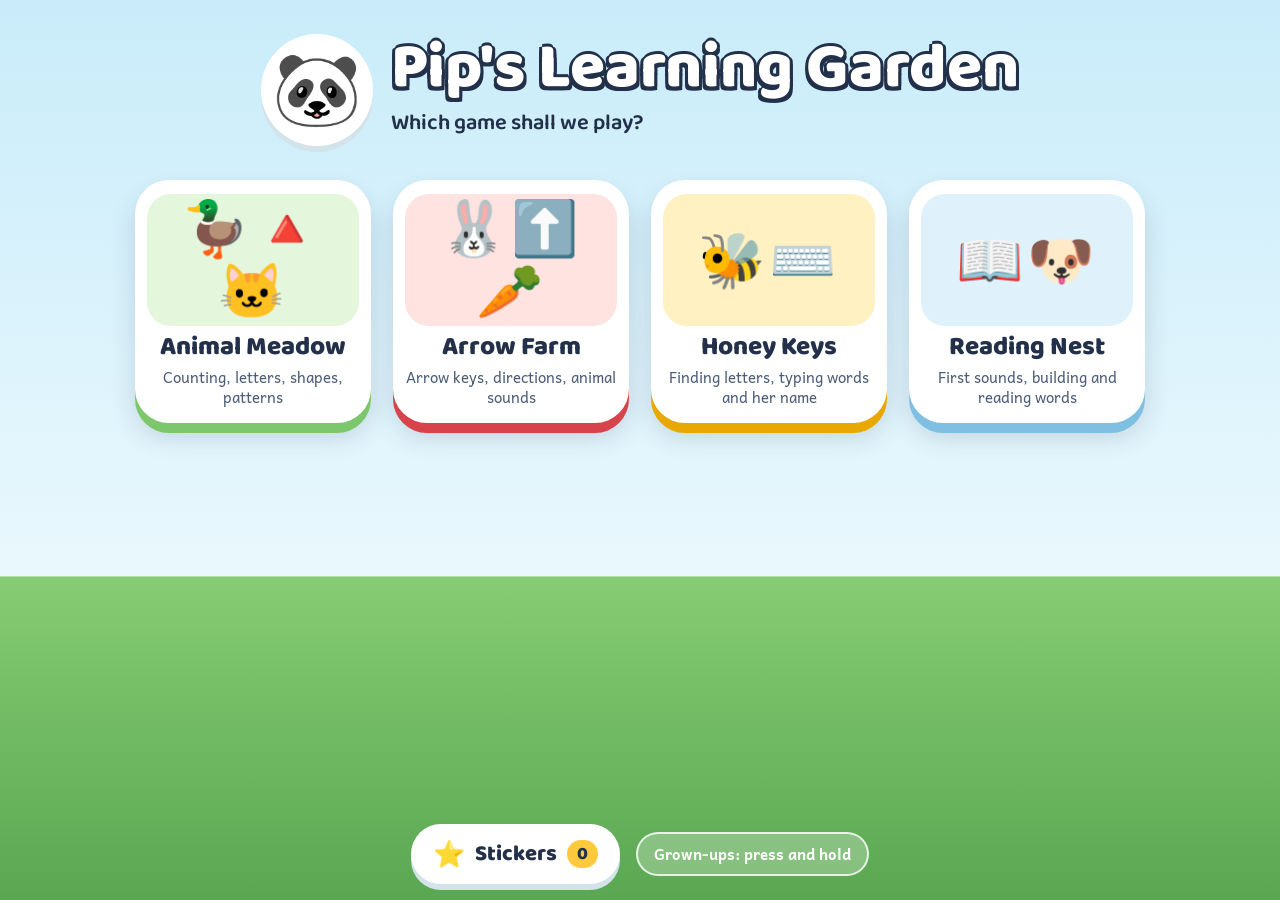
==== index.html @ 914bfbf7 "Add Pip's Learning Garden as an installable phone app Four talking learning games for young children" ====
<!doctype html>
<html lang="en">
<head>
<meta charset="utf-8">
<meta name="viewport" content="width=device-width, initial-scale=1, maximum-scale=1, user-scalable=no, viewport-fit=cover">
<meta name="theme-color" content="#86cc72">
<meta name="mobile-web-app-capable" content="yes">
<link rel="manifest" href="manifest.webmanifest">
<link rel="icon" href="icons/icon-192.png">
<title>Pip's Learning Garden</title>
<meta name="claude:viewport-fit-sides" content="cover">
<link rel="stylesheet" href="fonts/fonts.css">
<style>
/* Layout: Pip's garden gate. Four big doorway cards, one per game, each in that game's own colours;
   stickers and the one Grown-ups corner sit below. Each game opens full screen over the garden. */
:root {
  --sky: #c9ecfa;
  --sky-low: #e9f8fd;
  --grass: #86cc72;
  --grass-deep: #5aa752;
  --ink: #22304a;
  --ink-soft: #4d5d78;
  --paper: #ffffff;
  --paper-edge: #d3e3ea;
  --sun: #ffc93d;
  --berry: #d9466f;
  --ok: #2c9c5a;
  --font-display: "Baloo 2", "Arial Rounded MT Bold", "Trebuchet MS", system-ui, sans-serif;
  --font-read: "Andika", "Century Gothic", "Segoe UI", system-ui, sans-serif;
  --emoji: "Apple Color Emoji", "Segoe UI Emoji", "Noto Color Emoji", sans-serif;
  color-scheme: light;
}
*, *::before, *::after { box-sizing: border-box; }
[hidden] { display: none !important; }
html, body { height: 100%; }
html, body { overscroll-behavior: none; touch-action: manipulation; -webkit-tap-highlight-color: transparent; -webkit-touch-callout: none; }
body {
  margin: 0; font-family: var(--font-read); font-size: 18px; color: var(--ink); overflow: hidden;
  user-select: none; -webkit-user-select: none;
  background: linear-gradient(180deg, var(--sky) 0%, var(--sky-low) 64%, var(--grass) 64.1%, var(--grass-deep) 100%);
}
button { font: inherit; color: inherit; cursor: pointer; }
button:focus-visible { outline: 4px solid var(--berry); outline-offset: 4px; }
.emoji { font-family: var(--emoji); line-height: 1; }

.game-host { position: fixed; inset: 0; z-index: 2; }

#hub { position: relative; z-index: 1; height: 100%; }
.hub-screen {
  height: 100%; display: flex; flex-direction: column; align-items: center; gap: 16px;
  padding-block: 16px;
  padding-left: max(16px, env(safe-area-inset-left, 0px));
  padding-right: max(16px, env(safe-area-inset-right, 0px));
  overflow-y: auto;
}
.hub-head { display: flex; align-items: center; gap: 18px; margin-top: 2vh; }
.pip { font-family: var(--emoji); line-height: 1; border: 0; border-radius: 50%; background: var(--paper); display: grid; place-items: center; box-shadow: 0 6px 0 var(--paper-edge); flex: none; width: 112px; height: 112px; font-size: 72px; transition: transform .15s; }
.pip:hover { transform: rotate(-6deg) scale(1.05); }
h1 {
  font-family: var(--font-display); font-weight: 800; font-size: clamp(38px, 5.4vw, 64px); line-height: .95; margin: 0; color: var(--paper);
  text-shadow: 0 4px 0 var(--ink), 3px 0 0 var(--ink), -3px 0 0 var(--ink), 0 -3px 0 var(--ink), 3px 4px 0 var(--ink), -3px 4px 0 var(--ink);
  text-wrap: balance;
}
.hub-sub { font-family: var(--font-display); font-weight: 600; font-size: 22px; margin: 6px 0 0; }

.doors { display: grid; grid-template-columns: repeat(4, minmax(0, 236px)); gap: 22px; justify-content: center; width: 100%; margin-top: 2vh; }
.door {
  border: 0; border-radius: 34px; padding: 14px 12px 16px; background: var(--paper);
  box-shadow: 0 10px 0 var(--edge), 0 14px 26px rgba(34, 48, 74, .16);
  display: flex; flex-direction: column; align-items: center; gap: 8px; transition: transform .15s;
}
.door:hover { transform: translateY(-6px) rotate(-1.2deg); }
.door:active { transform: translateY(5px); }
.door-art { width: 100%; height: 132px; border-radius: 24px; background: var(--wash); display: grid; place-items: center; font-family: var(--emoji); font-size: 54px; letter-spacing: 4px; }
.door-name { font-family: var(--font-display); font-weight: 800; font-size: 26px; line-height: 1; }
.door-skills { font-size: 15px; color: var(--ink-soft); text-align: center; line-height: 1.3; min-height: 2.6em; }
.d-meadow { --wash: #e4f6dc; --edge: #7cc66b; }
.d-arrow { --wash: #ffe3e0; --edge: #d8434b; }
.d-honey { --wash: #fff1c2; --edge: #e9a800; }
.d-reading { --wash: #dff1fb; --edge: #7fc0e2; }

.hub-foot { margin-top: auto; display: flex; gap: 16px; align-items: center; flex-wrap: wrap; justify-content: center; }
.pill { border: 0; border-radius: 999px; padding: 12px 22px; background: var(--paper); box-shadow: 0 6px 0 var(--paper-edge);
  font-family: var(--font-display); font-weight: 800; font-size: 22px; display: inline-flex; align-items: center; gap: 10px; transition: transform .12s; }
.pill:hover { transform: translateY(-3px); }
.pill .emoji { font-size: 26px; }
.badge { background: var(--sun); border-radius: 999px; padding: 0 10px; font-size: 18px; }
.grownup { touch-action: none; position: relative; overflow: hidden; border: 2px solid rgba(255,255,255,.8); border-radius: 999px; padding: 8px 16px; background: rgba(255,255,255,.25); color: var(--paper); font-size: 15px; font-weight: 700; }
.grownup .fill { position: absolute; inset: 0; background: rgba(255,255,255,.5); transform: scaleX(0); transform-origin: left; }
.grownup.holding .fill { transform: scaleX(1); transition: transform 1.5s linear; }
.grownup span { position: relative; }

/* Sticker book */
.book-head { display: flex; align-items: center; gap: 16px; width: 100%; max-width: 900px; }
.book-head h2 { flex: 1; font-family: var(--font-display); font-weight: 800; font-size: clamp(30px, 4vw, 44px); margin: 0; }
.round-btn { width: 62px; height: 62px; border-radius: 50%; border: 0; background: var(--paper); box-shadow: 0 6px 0 var(--paper-edge); font-family: var(--emoji); font-size: 28px; display: grid; place-items: center; flex: none; }
.book { width: 100%; max-width: 900px; background: var(--paper); border-radius: 34px; padding: 22px; box-shadow: 0 10px 0 var(--paper-edge);
  display: grid; grid-template-columns: repeat(auto-fill, minmax(92px, 1fr)); gap: 14px; }
.slotb { position: relative; aspect-ratio: 1; border: 0; border-radius: 24px; background: #eef5f8; display: grid; place-items: center; font-family: var(--emoji); font-size: 54px; line-height: 1; transition: transform .15s; }
.slotb.have { background: #fff4d0; }
.slotb.have:hover { transform: scale(1.08) rotate(-4deg); }
.slotb.empty span { filter: grayscale(1) brightness(0); opacity: .12; }
.slotb .n { position: absolute; bottom: 6px; right: 8px; font-family: var(--font-display); font-weight: 800; font-size: 16px; background: var(--sun); border-radius: 999px; padding: 0 8px; }

/* Grown-ups sheet */
.sheet-wrap { position: fixed; inset: 0; z-index: 9; background: rgba(34,48,74,.45); display: grid; place-items: center; padding: 16px; }
.sheet { width: 100%; max-width: 640px; max-height: 100%; overflow-y: auto; background: var(--paper); border-radius: 22px; padding: 22px 24px; font-size: 16px; line-height: 1.5; user-select: text; -webkit-user-select: text; }
.sheet h3 { font-family: var(--font-display); font-size: 26px; margin: 0 0 4px; }
.sheet h4 { font-size: 13px; letter-spacing: .1em; text-transform: uppercase; color: var(--ink-soft); margin: 22px 0 6px; padding-top: 14px; border-top: 1px solid var(--paper-edge); }
.sheet h5 { font-family: var(--font-display); font-size: 19px; margin: 14px 0 2px; }
.sheet label { display: flex; align-items: center; gap: 10px; padding: 3px 0; cursor: pointer; }
.sheet .field { display: grid; gap: 4px; padding: 4px 0; }
.sheet .field span { font-weight: 700; }
.sheet input[type=text], .sheet textarea { font: inherit; padding: 8px 10px; border-radius: 10px; border: 1px solid #c9d7de; width: 100%; }
.sheet textarea { min-height: 84px; resize: vertical; }
.sheet input[type=checkbox] { width: 20px; height: 20px; accent-color: var(--ok); flex: none; }
.sheet select { font: inherit; padding: 4px 8px; border-radius: 8px; border: 1px solid #c9d7de; max-width: 100%; }
.sheet p { margin: 4px 0; color: var(--ink-soft); }
.sheet .levels { display: grid; grid-template-columns: auto auto; gap: 0 16px; justify-content: start; font-variant-numeric: tabular-nums; }
.sbtn { border: 1px solid #c9d7de; background: #f3f7f9; border-radius: 10px; padding: 7px 14px; font-weight: 700; font-size: 15px; }
.sbtn.danger { color: #b3203f; }
.sbtn.primary { background: var(--ink); color: var(--paper); border-color: var(--ink); }
.sheet .row { display: flex; gap: 10px; flex-wrap: wrap; align-items: center; margin-top: 8px; }
.sheet-close { position: sticky; bottom: -22px; background: var(--paper); padding: 12px 0 4px; display: flex; justify-content: flex-end; }
.prog-time { font-weight: 700; color: var(--ink) !important; }
.prog-game { margin-top: 12px; padding: 10px 14px; border-radius: 14px; background: #f5f9fb; }
.prog-game > h5 { margin: 0 0 4px; }
.prog-group { margin: 8px 0; }
.prog-group > b { display: block; color: var(--ink); }
.chips { display: flex; flex-wrap: wrap; gap: 6px; margin-top: 4px; align-items: center; }
.chip-label { font-size: 13px; color: var(--ink-soft); min-width: 86px; }
.chip { border-radius: 999px; padding: 1px 10px; font-size: 15px; font-weight: 700; font-family: var(--font-read); }
.chip.work { background: #ffe1c4; color: #8a4500; }
.chip.good { background: #d3f1dc; color: #1c6a39; }
.prog-note { font-size: 14px; }

@media (max-width: 1000px) { .doors { grid-template-columns: repeat(2, minmax(0, 236px)); } }
/* Phone held sideways (the S10e gives about 760 x 360): everything on one screen, big enough for small fingers */
@media (max-height: 520px) {
  .hub-screen { gap: 8px; padding-block: 8px; }
  .hub-head { margin-top: 0; gap: 12px; }
  .pip { width: 64px; height: 64px; font-size: 42px; box-shadow: 0 4px 0 var(--paper-edge); }
  h1 { font-size: 34px; }
  .hub-sub { font-size: 17px; margin-top: 2px; }
  .doors { grid-template-columns: repeat(4, minmax(0, 180px)); gap: 12px; margin-top: 4px; }
  .door { padding: 8px 8px 10px; border-radius: 24px; box-shadow: 0 7px 0 var(--edge), 0 10px 18px rgba(34, 48, 74, .14); }
  .door-art { height: 92px; font-size: 40px; border-radius: 18px; }
  .door-name { font-size: 19px; }
  .door-skills { display: none; }
  .pill { padding: 8px 16px; font-size: 18px; }
  .round-btn { width: 48px; height: 48px; font-size: 22px; }
  .book { padding: 14px; gap: 10px; grid-template-columns: repeat(auto-fill, minmax(72px, 1fr)); }
  .slotb { font-size: 42px; border-radius: 18px; }
}
@media (max-width: 520px) { .pip { width: 84px; height: 84px; font-size: 54px; } .doors { gap: 14px; } .door-art { height: 100px; font-size: 40px; } .door-skills { display: none; } }
@media (prefers-reduced-motion: reduce) { *, *::before, *::after { animation: none !important; transition: none !important; } }
</style>

<div id="hub">
  <section id="hubHome" class="hub-screen">
    <div class="hub-head">
      <button class="pip" id="pipHub" aria-label="Pip the panda says hello">🐼</button>
      <div>
        <h1>Pip's Learning Garden</h1>
        <p class="hub-sub">Which game shall we play?</p>
      </div>
    </div>
    <div class="doors">
      <button class="door d-meadow" data-game="meadow" aria-label="Animal Meadow">
        <span class="door-art">🦆🔺🐱</span><span class="door-name">Animal Meadow</span>
        <span class="door-skills">Counting, letters, shapes, patterns</span>
      </button>
      <button class="door d-arrow" data-game="arrow" aria-label="Arrow Farm">
        <span class="door-art">🐰⬆️🥕</span><span class="door-name">Arrow Farm</span>
        <span class="door-skills">Arrow keys, directions, animal sounds</span>
      </button>
      <button class="door d-honey" data-game="honey" aria-label="Honey Keys">
        <span class="door-art">🐝⌨️</span><span class="door-name">Honey Keys</span>
        <span class="door-skills">Finding letters, typing words and her name</span>
      </button>
      <button class="door d-reading" data-game="reading" aria-label="Reading Nest">
        <span class="door-art">📖🐶</span><span class="door-name">Reading Nest</span>
        <span class="door-skills">First sounds, building and reading words</span>
      </button>
    </div>
    <div class="hub-foot">
      <button class="pill" id="hubBook"><span class="emoji">⭐</span> Stickers <span class="badge" id="hubStickerCount">0</span></button>
      <button class="grownup" id="grownBtn" title="Press and hold to open settings and progress"><span class="fill"></span><span>Grown-ups: press and hold</span></button>
    </div>
  </section>

  <section id="hubBookScreen" class="hub-screen" hidden>
    <div class="book-head">
      <button class="round-btn" id="hubBookBack" aria-label="Back to the garden">🏠</button>
      <h2>My sticker book</h2>
      <span class="badge" id="hubBookCount" style="font-size:22px;font-family:var(--font-display);font-weight:800"></span>
    </div>
    <div class="book" id="hubBookGrid"></div>
  </section>
</div>

<div class="game-host" id="host-meadow" hidden></div>
<div class="game-host" id="host-arrow" hidden></div>
<div class="game-host" id="host-honey" hidden></div>
<div class="game-host" id="host-reading" hidden></div>

<div class="sheet-wrap" id="sheetWrap" hidden>
  <div class="sheet" role="dialog" aria-modal="true" aria-labelledby="sheetTitle">
    <h3 id="sheetTitle">Grown-ups corner</h3>
    <p>Everything here is saved only in this browser on this computer.</p>

    <h4>Progress</h4>
    <div id="progress"></div>
    <p>Each game remembers every item she meets. Ones she gets wrong come back more often until she gets them right a few times in a row; ones she knows come back every few days so she keeps them.</p>
    <div class="row" id="memReset"></div>

    <h4>Her name</h4>
    <div class="field"><label for="firstName" style="padding:0"><span>First name</span></label><input type="text" id="firstName" autocomplete="off" spellcheck="false"></div>
    <div class="field"><label for="lastName" style="padding:0"><span>Surname</span></label><input type="text" id="lastName" autocomplete="off" spellcheck="false"></div>
    <p>Write it with capitals the way it should look. Honey Keys teaches her to type it; Reading Nest asks her to find it among other names.</p>
    <div class="field"><label for="myWords" style="padding:0"><span>My words: one per line (family, pets, friends)</span></label><textarea id="myWords" spellcheck="false" placeholder="Mom&#10;Dad&#10;Gogo"></textarea></div>

    <h4>Pip's voice</h4>
    <label><input type="checkbox" id="optVoice"> Pip reads everything aloud</label>
    <label>Speaking speed <select id="optRate"><option value="0.75">Slower</option><option value="0.9">Normal</option><option value="1.05">Faster</option></select></label>
    <div class="row"><label for="optVoiceName" style="padding:0">Voice</label><select id="optVoiceName"></select><button type="button" class="sbtn" id="testVoice">Test</button></div>
    <p>Voices with "Natural" in the name are the clearest. They need an internet connection; without one the app uses the best voice on the laptop.</p>
    <label><input type="checkbox" id="optSfx"> Sound effects</label>

    <h4>Games</h4>
    <div id="gameOptions"></div>

    <h4>Difficulty (adjusts by itself)</h4>
    <p>Each activity moves up a level when she gets most answers right first time, and down when she finds it hard.</p>
    <div id="levelList"></div>
    <div class="row"><button class="sbtn" id="resetLevels">Start everything at level 1</button></div>

    <h4>Sticker book</h4>
    <div class="row" id="stickerReset"></div>

    <div class="sheet-close"><button class="sbtn primary" id="closeSheet">Save and close</button></div>
  </div>
</div>

<template id="tpl-meadow"><style>
/* Layout: one-screen meadow. Sky above, rolling hills below, Pip the panda guides each game.
   Single bright world on purpose, so colours are fixed rather than theme-switched. */
:host {
  --sky: #9fd8f5;
  --sky-low: #d6f0fb;
  --grass: #7cc66b;
  --grass-deep: #4f9f55;
  --sun: #ffc93d;
  --ink: #22304a;
  --ink-soft: #4d5d78;
  --paper: #ffffff;
  --paper-edge: #d5e3ee;
  --berry: #e6496b;
  --ok: #2c9c5a;
  --gold: #ffb800;
  --font-display: "Baloo 2", "Arial Rounded MT Bold", "Trebuchet MS", system-ui, sans-serif;
  /* Andika is built for early readers: single-storey a and g, clear letter shapes */
  --font-read: "Andika", "Century Gothic", "Segoe UI", system-ui, sans-serif;
  --emoji: "Apple Color Emoji", "Segoe UI Emoji", "Noto Color Emoji", sans-serif;
  color-scheme: light;
}
*, *::before, *::after { box-sizing: border-box; }
[hidden] { display: none !important; }
:host { display: block; height: 100%; }
:host {
  margin: 0;
  font-family: var(--font-read);
  font-size: 18px;
  color: var(--ink);
  background: linear-gradient(180deg, var(--sky) 0%, var(--sky-low) 62%, var(--grass) 62.1%, var(--grass-deep) 100%);
  overflow: hidden;
  user-select: none;
  -webkit-user-select: none;
}

/* Scenery */
.scenery { position: fixed; inset: 0; pointer-events: none; z-index: 0; overflow: hidden; }
.sun { position: absolute; top: 5%; right: 6%; width: 92px; height: 92px; border-radius: 50%; background: var(--sun); box-shadow: 0 0 0 14px rgba(255, 201, 61, .25), 0 0 0 30px rgba(255, 201, 61, .12); }
.cloud { position: absolute; height: 34px; background: var(--paper); border-radius: 40px; opacity: .85; }
.cloud::before, .cloud::after { content: ""; position: absolute; background: var(--paper); border-radius: 50%; }
.cloud::before { width: 46px; height: 46px; top: -22px; left: 18px; }
.cloud::after { width: 34px; height: 34px; top: -14px; left: 52px; }
.c1 { width: 120px; top: 12%; left: -140px; animation: drift 70s linear infinite; }
.c2 { width: 96px; top: 24%; left: -140px; animation: drift 95s linear infinite -40s; }
@keyframes drift { to { transform: translateX(calc(100vw + 280px)); } }
.hill { position: absolute; border-radius: 50%; }
.h1 { width: 80vw; height: 50vh; left: -20vw; bottom: -10vh; background: var(--grass); }
.h2 { width: 90vw; height: 46vh; right: -30vw; bottom: -14vh; background: #6bbb5d; }

/* Screens */
#app { position: relative; z-index: 1; height: 100%; }
.screen {
  height: 100%;
  display: flex; flex-direction: column; align-items: center;
  gap: 14px;
  padding-block: 18px;
  padding-left: max(16px, env(safe-area-inset-left, 0px));
  padding-right: max(16px, env(safe-area-inset-right, 0px));
  overflow-y: auto;
}

button { font: inherit; color: inherit; cursor: pointer; }
button:focus-visible { outline: 4px solid var(--berry); outline-offset: 4px; }
.emoji { font-family: var(--emoji); line-height: 1; }

/* Home */
.home-head { display: flex; align-items: center; gap: 18px; margin-top: 2vh; }
.pip {
  font-family: var(--emoji); font-size: 76px; line-height: 1;
  background: var(--paper); border: 0; border-radius: 50%;
  width: 116px; height: 116px; display: grid; place-items: center;
  box-shadow: 0 6px 0 var(--paper-edge);
  transition: transform .15s;
}
.pip:hover { transform: rotate(-6deg) scale(1.05); }
h1 {
  font-family: var(--font-display); font-weight: 800;
  font-size: clamp(40px, 6vw, 68px); line-height: .95; margin: 0;
  color: var(--paper);
  text-shadow: 0 4px 0 var(--ink), 3px 0 0 var(--ink), -3px 0 0 var(--ink), 0 -3px 0 var(--ink), 3px 4px 0 var(--ink), -3px 4px 0 var(--ink);
  letter-spacing: .01em;
}
.home-sub { font-family: var(--font-display); font-weight: 600; font-size: 24px; margin: 6px 0 0; color: var(--ink); }

.tiles {
  display: grid; grid-template-columns: repeat(4, minmax(0, 210px));
  gap: 22px; justify-content: center; width: 100%; margin-top: 2vh;
}
.tile {
  border: 0; border-radius: 34px; padding: 18px 12px 14px;
  background: var(--paper);
  box-shadow: 0 10px 0 var(--edge, var(--paper-edge)), 0 14px 24px rgba(34, 48, 74, .18);
  display: flex; flex-direction: column; align-items: center; gap: 10px;
  transition: transform .15s ease, box-shadow .15s ease;
  min-height: 220px;
}
.tile:hover { transform: translateY(-6px) rotate(-1.5deg); }
.tile:active { transform: translateY(6px); box-shadow: 0 4px 0 var(--edge, var(--paper-edge)); }
.tile-art {
  width: 100%; flex: 1; border-radius: 24px; background: var(--wash);
  display: grid; place-items: center; min-height: 128px; padding: 8px;
}
.tile-name { font-family: var(--font-display); font-weight: 800; font-size: 26px; line-height: 1; }
.t-count { --wash: #fff2c6; --edge: #f0c24a; }
.t-letters { --wash: #ffe0e6; --edge: #ef8fa3; }
.t-shapes { --wash: #dcefff; --edge: #7db7ea; }
.t-patterns { --wash: #e4f6dc; --edge: #86c879; }
.art-count { font-size: 34px; text-align: center; }
.art-count b { display: block; font-family: var(--font-display); font-size: 44px; color: #b4830a; line-height: 1; }
.art-letters { font-family: var(--font-read); font-weight: 700; font-size: 64px; color: var(--berry); line-height: 1; }
.art-shapes { display: flex; gap: 6px; }
.art-shapes svg { width: 48px; height: 48px; }
.art-patterns { font-size: 28px; letter-spacing: 1px; white-space: nowrap; }
.art-patterns span { opacity: .35; }

.home-foot { display: flex; gap: 16px; align-items: center; flex-wrap: wrap; justify-content: center; margin-top: auto; }
.pill {
  border: 0; border-radius: 999px; padding: 12px 22px;
  background: var(--paper); box-shadow: 0 6px 0 var(--paper-edge);
  font-family: var(--font-display); font-weight: 800; font-size: 22px;
  display: inline-flex; align-items: center; gap: 10px;
  transition: transform .12s;
}
.pill:hover { transform: translateY(-3px); }
.pill .emoji { font-size: 28px; }
.badge { background: var(--sun); border-radius: 999px; padding: 0 10px; font-size: 18px; }
.grownup {
  position: relative; overflow: hidden;
  border: 2px solid rgba(255, 255, 255, .7); border-radius: 999px; padding: 8px 16px;
  background: rgba(255, 255, 255, .25); color: var(--paper);
  font-size: 15px; font-weight: 700;
}
.grownup .fill { position: absolute; inset: 0; background: rgba(255, 255, 255, .45); transform: scaleX(0); transform-origin: left; }
.grownup.holding .fill { transform: scaleX(1); transition: transform 1.5s linear; }
.grownup span { position: relative; }

/* Play */
.topbar { width: 100%; max-width: 980px; display: flex; align-items: center; justify-content: space-between; gap: 12px; }
.round-btn {
  width: 64px; height: 64px; border-radius: 50%; border: 0;
  background: var(--paper); box-shadow: 0 6px 0 var(--paper-edge);
  font-family: var(--emoji); font-size: 30px; display: grid; place-items: center;
  transition: transform .12s; flex: none;
}
.round-btn:hover { transform: scale(1.08); }
.paws { display: flex; gap: 10px; }
.paw {
  width: 44px; height: 44px; border-radius: 50%;
  background: rgba(255, 255, 255, .5); border: 3px dashed rgba(34, 48, 74, .25);
  display: grid; place-items: center; font-family: var(--emoji); font-size: 22px;
}
.paw.got { background: var(--paper); border: 3px solid var(--paper-edge); animation: pop .4s ease; }
.paw.gold { background: var(--sun); border-color: #e9a800; }

.bubble-row { display: flex; align-items: center; gap: 14px; width: 100%; max-width: 980px; }
.pip.small { width: 76px; height: 76px; font-size: 50px; flex: none; }
.bubble {
  position: relative; flex: 1; min-width: 0;
  background: var(--paper); border-radius: 26px; padding: 14px 22px;
  font-family: var(--font-display); font-weight: 800; font-size: clamp(24px, 3.2vw, 36px); line-height: 1.15;
  box-shadow: 0 6px 0 var(--paper-edge);
  text-wrap: balance;
}
.bubble::before { content: ""; position: absolute; left: -14px; top: 50%; margin-top: -12px; border: 12px solid transparent; border-right: 16px solid var(--paper); border-left: 0; }

.stage {
  flex: 1; width: 100%; max-width: 980px; min-height: 150px;
  display: flex; align-items: center; justify-content: center;
}
.choices { display: flex; gap: 22px; justify-content: center; flex-wrap: wrap; width: 100%; padding-bottom: 18px; }
.choice {
  width: clamp(120px, 15vw, 170px); aspect-ratio: 1; max-width: 100%;
  border: 0; border-radius: 30px; background: var(--paper);
  box-shadow: 0 9px 0 var(--paper-edge), 0 12px 22px rgba(34, 48, 74, .16);
  display: flex; flex-direction: column; align-items: center; justify-content: center; gap: 4px;
  transition: transform .15s ease, opacity .3s;
  padding: 10px;
}
.choice:hover:not(:disabled) { transform: translateY(-6px) scale(1.04); }
.choice:active:not(:disabled) { transform: translateY(5px); }
.choice:disabled { cursor: default; }
.choice.wrong { animation: wiggle .45s ease; opacity: .35; }
.choice.right { box-shadow: 0 9px 0 var(--ok), 0 0 0 7px var(--ok); animation: bounce .6s ease; }
.choice.hint { animation: glow 1.1s ease-in-out infinite; }
.choice .num { font-family: var(--font-display); font-weight: 800; font-size: clamp(56px, 7vw, 84px); line-height: .9; color: var(--ink); }
.choice .dots { display: flex; flex-wrap: wrap; justify-content: center; gap: 4px; max-width: 72px; }
.choice .dots i { width: 11px; height: 11px; border-radius: 50%; background: var(--berry); }
.choice .pic { font-family: var(--emoji); font-size: clamp(54px, 6.5vw, 78px); line-height: 1; }
.choice .word { font-size: 22px; font-weight: 700; color: var(--ink-soft); }
.choice .word b, .reveal b { color: var(--berry); }
.choice svg.shape { width: 78%; height: 78%; }

/* Counting stage: rows of five, like a ten frame */
.field { display: grid; gap: 14px 18px; justify-items: center; }
.critter {
  position: relative; font-family: var(--emoji); font-size: clamp(46px, 6.5vw, 72px); line-height: 1;
  padding: 8px; border-radius: 50%; transition: transform .2s, background .2s;
  transform: rotate(var(--r, 0deg));
}
.critter.counted { background: rgba(255, 255, 255, .85); transform: scale(1.12); }
.critter.counted::after {
  content: attr(data-n); position: absolute; top: -6px; right: -6px;
  width: 30px; height: 30px; border-radius: 50%; background: var(--berry); color: var(--paper);
  font-family: var(--font-display); font-weight: 800; font-size: 18px; display: grid; place-items: center;
}

/* Letters stage */
.letter-card {
  background: var(--paper); border-radius: 34px; padding: 6px 40px 12px;
  box-shadow: 0 10px 0 #ef8fa3;
  font-family: var(--font-read); font-weight: 700; font-size: clamp(90px, 13vw, 150px); line-height: 1.05;
  color: var(--berry); display: flex; gap: 22px; align-items: baseline;
}
.letter-card small { font-size: .7em; color: var(--ink); }

/* Shapes stage */
.friend { display: flex; align-items: center; gap: 18px; }
.friend .emoji { font-size: clamp(80px, 11vw, 120px); animation: sway 3s ease-in-out infinite; }
.friend .want { width: clamp(70px, 9vw, 100px); aspect-ratio: 1; border-radius: 24px; border: 4px dashed rgba(34, 48, 74, .3); display: grid; place-items: center; font-family: var(--font-display); font-weight: 800; font-size: 54px; color: rgba(34, 48, 74, .4); background: rgba(255, 255, 255, .45); }
.friend .want svg { width: 80%; height: 80%; }

/* Patterns stage */
.seq { display: flex; gap: 10px; flex-wrap: wrap; justify-content: center; }
.seq .slot {
  width: clamp(64px, 9vw, 96px); aspect-ratio: 1; border-radius: 22px; background: var(--paper);
  display: grid; place-items: center; font-family: var(--emoji); font-size: clamp(40px, 6vw, 62px);
  box-shadow: 0 6px 0 var(--paper-edge); transition: transform .2s, box-shadow .2s;
}
.seq .slot.on { transform: translateY(-10px) scale(1.08); box-shadow: 0 6px 0 var(--sun), 0 0 0 5px var(--sun); }
.seq .slot.mystery { background: rgba(255, 255, 255, .45); border: 4px dashed rgba(34, 48, 74, .35); box-shadow: none; font-family: var(--font-display); font-weight: 800; color: rgba(34, 48, 74, .5); }
.seq .slot.mystery.filled { background: var(--paper); border: 4px solid var(--ok); color: inherit; font-family: var(--emoji); animation: pop .4s ease; }

/* Reward */
.center { justify-content: center; text-align: center; }
.eyebrow { font-family: var(--font-display); font-weight: 800; letter-spacing: .12em; text-transform: uppercase; font-size: 18px; margin: 0; color: var(--ink-soft); }
.sticker-big {
  font-family: var(--emoji); font-size: clamp(110px, 17vw, 170px); line-height: 1;
  width: clamp(170px, 26vw, 250px); aspect-ratio: 1; border-radius: 50%;
  background: var(--paper); display: grid; place-items: center;
  border: 8px dashed var(--sun); box-shadow: 0 12px 0 rgba(34, 48, 74, .12);
  animation: sticker 0.9s cubic-bezier(.2, 1.6, .4, 1) both;
}
h2 { font-family: var(--font-display); font-weight: 800; font-size: clamp(30px, 4vw, 44px); margin: 0; line-height: 1.1; text-wrap: balance; }
.btn-row { display: flex; gap: 16px; flex-wrap: wrap; justify-content: center; }

/* Sticker book */
.book {
  width: 100%; max-width: 900px; background: var(--paper); border-radius: 34px; padding: 22px;
  box-shadow: 0 10px 0 var(--paper-edge);
  display: grid; grid-template-columns: repeat(auto-fill, minmax(92px, 1fr)); gap: 14px;
}
.slotb {
  position: relative; aspect-ratio: 1; border: 0; border-radius: 24px; background: #f1f7fb;
  display: grid; place-items: center; font-family: var(--emoji); font-size: 54px; line-height: 1;
  transition: transform .15s;
}
.slotb.have { background: #fff6d6; }
.slotb.have:hover { transform: scale(1.08) rotate(-4deg); }
.slotb.empty span { filter: grayscale(1) brightness(0); opacity: .12; }
.slotb .n { position: absolute; bottom: 6px; right: 8px; font-family: var(--font-display); font-weight: 800; font-size: 16px; background: var(--sun); border-radius: 999px; padding: 0 8px; }
.book-head { display: flex; align-items: center; gap: 16px; width: 100%; max-width: 900px; }
.book-head h2 { flex: 1; color: var(--ink); }

/* Grown-ups sheet */
.sheet-wrap { position: fixed; inset: 0; z-index: 5; background: rgba(34, 48, 74, .45); display: grid; place-items: center; padding: 16px; }
.sheet {
  width: 100%; max-width: 560px; max-height: 100%; overflow-y: auto;
  background: var(--paper); border-radius: 22px; padding: 22px 24px;
  font-size: 16px; line-height: 1.5; user-select: text; -webkit-user-select: text;
}
.sheet h3 { font-family: var(--font-display); font-size: 26px; margin: 0 0 4px; }
.sheet h4 { font-size: 13px; letter-spacing: .1em; text-transform: uppercase; color: var(--ink-soft); margin: 18px 0 6px; }
.sheet label { display: flex; align-items: center; gap: 10px; padding: 4px 0; cursor: pointer; }
.sheet input[type=checkbox] { width: 20px; height: 20px; accent-color: var(--ok); }
.sheet select { font: inherit; padding: 4px 8px; border-radius: 8px; border: 1px solid var(--paper-edge); }
.sheet p { margin: 4px 0; color: var(--ink-soft); }
.sheet .levels { display: grid; grid-template-columns: auto auto; gap: 2px 16px; justify-content: start; font-variant-numeric: tabular-nums; }
.sbtn { border: 1px solid var(--paper-edge); background: #f4f8fb; border-radius: 10px; padding: 7px 14px; font-weight: 700; font-size: 15px; }
.sbtn.danger { color: #b3203f; }
.sbtn.primary { background: var(--ink); color: var(--paper); border-color: var(--ink); }
.sheet .row { display: flex; gap: 10px; flex-wrap: wrap; align-items: center; margin-top: 8px; }

/* Confetti */
.bit { position: fixed; width: 12px; height: 12px; border-radius: 3px; z-index: 9; pointer-events: none; animation: burst .9s ease-out forwards; }
@keyframes burst { to { transform: translate(var(--dx), var(--dy)) rotate(540deg); opacity: 0; } }
@keyframes pop { 0% { transform: scale(.4); } 70% { transform: scale(1.15); } 100% { transform: scale(1); } }
@keyframes wiggle { 0%, 100% { transform: rotate(0); } 20% { transform: rotate(-8deg); } 40% { transform: rotate(8deg); } 60% { transform: rotate(-5deg); } 80% { transform: rotate(4deg); } }
@keyframes bounce { 0%, 100% { transform: translateY(0); } 35% { transform: translateY(-22px) scale(1.06); } 65% { transform: translateY(0) scale(.97); } }
@keyframes glow { 0%, 100% { box-shadow: 0 9px 0 var(--paper-edge), 0 0 0 0 rgba(255, 184, 0, .0); } 50% { box-shadow: 0 9px 0 var(--paper-edge), 0 0 0 10px rgba(255, 184, 0, .75); } }
@keyframes sway { 0%, 100% { transform: rotate(-4deg); } 50% { transform: rotate(4deg); } }
@keyframes sticker { 0% { transform: scale(0) rotate(-30deg); } 100% { transform: scale(1) rotate(0); } }

@media (max-width: 860px) {
  .tiles { grid-template-columns: repeat(2, minmax(0, 210px)); }
  .tile { min-height: 180px; }
}
@media (max-width: 520px) {
  .pip { width: 84px; height: 84px; font-size: 54px; }
  .paws { gap: 5px; }
  .paw { width: 34px; height: 34px; font-size: 17px; }
  .round-btn { width: 52px; height: 52px; font-size: 24px; }
  .choices { gap: 12px; }
  .choice { width: 104px; }
  .tiles { gap: 14px; }
}
@media (prefers-reduced-motion: reduce) {
  *, *::before, *::after { animation: none !important; transition: none !important; }
}
.prog-time { font-weight: 700; color: var(--ink) !important; }
.prog-group { margin: 10px 0; }
.prog-group > b { display: block; color: var(--ink); }
.chips { display: flex; flex-wrap: wrap; gap: 6px; margin-top: 4px; align-items: center; }
.chip-label { font-size: 13px; color: var(--ink-soft); min-width: 86px; }
.chip { border-radius: 999px; padding: 1px 10px; font-size: 15px; font-weight: 700; font-family: var(--font-read); }
.chip.work { background: #ffe1c4; color: #8a4500; }
.chip.good { background: #d3f1dc; color: #1c6a39; }
.prog-note { font-size: 14px; }

/* ---- touch screens and phones held sideways (added when the games were merged) ---- */
:host { -webkit-tap-highlight-color: transparent; touch-action: manipulation; }
/* no physical keyboard on a touch screen: hide the "click so the keyboard works" screen and key hints */
@media (pointer: coarse) { .gate, .how, .hint-line { display: none !important; } }
@media (max-height: 520px) {
  .screen { gap: 6px; padding-block: 6px; }
  .round-btn { width: 44px; height: 44px; font-size: 21px; box-shadow: 0 4px 0 var(--paper-edge); }
  .paws { gap: 5px; }
  .paw { width: 28px; height: 28px; font-size: 14px; border-width: 2px; }
  .bubble-row { gap: 10px; }
  .bubble-row .pip, .pip.small { width: 44px; height: 44px; font-size: 30px; box-shadow: 0 4px 0 var(--paper-edge); }
  .bubble { font-size: 19px; padding: 6px 14px; border-radius: 16px; box-shadow: 0 4px 0 var(--paper-edge); }
  .bubble::before { left: -10px; margin-top: -8px; border-width: 8px; border-right-width: 11px; }
  h1 { font-size: 34px; }
  h2 { font-size: 24px; }
  .home-head, .start-head { margin-top: 0; gap: 12px; }
  .home-head .pip, .start-head .pip, #pipHome { width: 64px; height: 64px; font-size: 42px; box-shadow: 0 4px 0 var(--paper-edge); }
  .home-sub, .start-sub { font-size: 17px; margin-top: 2px; }
  .tiles { margin-top: 4px; gap: 12px; grid-template-columns: repeat(4, minmax(0, 170px)); }
  .tile { min-height: 0; padding: 8px; border-radius: 24px; gap: 6px; box-shadow: 0 7px 0 var(--edge, var(--paper-edge)), 0 10px 18px rgba(0, 0, 0, .12); }
  .tile-art { min-height: 92px; border-radius: 18px; }
  .tile-name { font-size: 18px; }
  .pill { padding: 8px 16px; font-size: 17px; }
  .pill .emoji { font-size: 22px; }
  .sticker-big { width: 120px; font-size: 76px; border-width: 6px; }
  .eyebrow { font-size: 14px; }
  .book { padding: 14px; gap: 10px; grid-template-columns: repeat(auto-fill, minmax(72px, 1fr)); }
  .slotb { font-size: 42px; border-radius: 18px; }
  .stage { min-height: 0; }
}
@media (max-height: 520px) {
  .choices { gap: 14px; padding-bottom: 10px; }
  .choice { width: 92px; border-radius: 22px; box-shadow: 0 6px 0 var(--paper-edge), 0 8px 14px rgba(34, 48, 74, .14); }
  .choice .num { font-size: 50px; }
  .choice .pic { font-size: 48px; }
  .choice .word { font-size: 16px; }
  .choice .dots { max-width: 60px; gap: 3px; }
  .choice .dots i { width: 8px; height: 8px; }
  .field { gap: 4px 10px; }
  .critter { font-size: 34px; padding: 3px; }
  .critter.counted::after { width: 20px; height: 20px; font-size: 13px; top: -4px; right: -4px; }
  .letter-card { font-size: 64px; padding: 2px 24px 6px; border-radius: 22px; box-shadow: 0 6px 0 #ef8fa3; }
  .friend .emoji { font-size: 58px; }
  .friend .want { width: 60px; font-size: 32px; }
  .seq { gap: 6px; }
  .seq .slot { width: 50px; font-size: 32px; border-radius: 14px; }
  .sun { width: 56px; height: 56px; }
}
</style>

<div class="scenery" aria-hidden="true">
  <div class="sun"></div>
  <div class="cloud c1"></div>
  <div class="cloud c2"></div>
  <div class="hill h1"></div>
  <div class="hill h2"></div>
</div>

<div id="app">
  <!-- Home -->
  <section id="home" class="screen">
    <div class="home-head">
      <button class="pip" id="pipHome" aria-label="Pip the panda says hello">🐼</button>
      <div>
        <h1>Animal Meadow</h1>
        <p class="home-sub">Pick a game to play with Pip!</p>
      </div>
    </div>
    <div class="tiles" id="tiles">
      <button class="tile t-count" data-act="count" aria-label="Counting game">
        <div class="tile-art art-count"><span class="emoji">🦆🦆🦆</span><b>1 2 3</b></div>
        <span class="tile-name">Counting</span>
      </button>
      <button class="tile t-letters" data-act="letters" aria-label="Letters game">
        <div class="tile-art art-letters">Aa Bb</div>
        <span class="tile-name">Letters</span>
      </button>
      <button class="tile t-shapes" data-act="shapes" aria-label="Shapes and colours game">
        <div class="tile-art art-shapes" id="tileShapes"></div>
        <span class="tile-name">Shapes</span>
      </button>
      <button class="tile t-patterns" data-act="patterns" aria-label="Patterns game">
        <div class="tile-art art-patterns emoji">🐶🐱🐶🐱<span>❓</span></div>
        <span class="tile-name">Patterns</span>
      </button>
    </div>
    <div class="home-foot">
      <button class="pill" id="bookBtn"><span class="emoji">⭐</span> Stickers <span class="badge" id="stickerCount">0</span></button>
      <button class="pill" id="hubBtn"><span class="emoji">🗺️</span> All games</button>
    </div>
  </section>

  <!-- Play -->
  <section id="play" class="screen" hidden>
    <div class="topbar">
      <button class="round-btn" id="homeBtn" aria-label="Back to home">🏠</button>
      <div class="paws" id="paws" aria-label="Progress"></div>
      <button class="round-btn" id="repeatBtn" aria-label="Hear the question again">🔊</button>
    </div>
    <div class="bubble-row">
      <button class="pip small" id="pipPlay" aria-label="Hear the question again">🐼</button>
      <div class="bubble" id="prompt" aria-live="polite"></div>
    </div>
    <div class="stage" id="stage"></div>
    <div class="choices" id="choices"></div>
  </section>

  <!-- Reward -->
  <section id="reward" class="screen center" hidden>
    <p class="eyebrow">Round finished</p>
    <div class="paws" id="rewardPaws"></div>
    <div class="sticker-big" id="newSticker"></div>
    <h2 id="rewardText"></h2>
    <div class="btn-row">
      <button class="pill" id="againBtn"><span class="emoji">🔁</span> Play again</button>
      <button class="pill" id="rewardBook"><span class="emoji">⭐</span> Stickers</button>
      <button class="pill" id="rewardHome"><span class="emoji">🏠</span> Home</button>
    </div>
  </section>

  <!-- Sticker book -->
  <section id="book" class="screen" hidden>
    <div class="book-head">
      <button class="round-btn" id="bookHome" aria-label="Back to home">🏠</button>
      <h2>My sticker book</h2>
      <span class="badge" id="bookCount" style="font-size:22px;font-family:var(--font-display);font-weight:800"></span>
    </div>
    <div class="book" id="bookGrid"></div>
  </section>
</div>

<!-- Grown-ups -->
</template>
<template id="tpl-arrow"><style>
/* Layout: one-screen farm. Fenced field of grass squares on the left, a big arrow-key pad on the right
   that lights up with the key she presses. Single bright world on purpose, so colours are fixed. */
:host {
  --sky: #a6dcf6;
  --sky-low: #e3f5fc;
  --grass-a: #92d27c;
  --grass-b: #84c76f;
  --meadow: #6fb85f;
  --fence: #b98048;
  --fence-dark: #8a5a2e;
  --barn: #d8434b;
  --wheat: #ffd45e;
  --ink: #22304a;
  --ink-soft: #4d5d78;
  --paper: #ffffff;
  --paper-edge: #d5e3ee;
  --ok: #2c9c5a;
  --font-display: "Baloo 2", "Arial Rounded MT Bold", "Trebuchet MS", system-ui, sans-serif;
  --font-read: "Andika", "Century Gothic", "Segoe UI", system-ui, sans-serif;
  --emoji: "Apple Color Emoji", "Segoe UI Emoji", "Noto Color Emoji", sans-serif;
  color-scheme: light;
}
*, *::before, *::after { box-sizing: border-box; }
[hidden] { display: none !important; }
:host { display: block; height: 100%; }
:host {
  margin: 0; font-family: var(--font-read); font-size: 18px; color: var(--ink);
  background: linear-gradient(180deg, var(--sky) 0%, var(--sky-low) 38%, var(--meadow) 38.1%, #5ea64f 100%);
  overflow: hidden; user-select: none; -webkit-user-select: none;
}
button { font: inherit; color: inherit; cursor: pointer; }
button:focus-visible { outline: 4px solid var(--barn); outline-offset: 4px; }

.scenery { position: fixed; inset: 0; pointer-events: none; z-index: 0; overflow: hidden; }
.barn { position: absolute; right: 4%; top: calc(38% - 118px); width: 130px; height: 118px; }
.barn::before { content: ""; position: absolute; left: 0; right: 0; top: 0; height: 52px; background: var(--fence-dark); clip-path: polygon(50% 0, 100% 100%, 0 100%); }
.barn::after { content: ""; position: absolute; left: 12px; right: 12px; top: 52px; bottom: 0; background: var(--barn); border-radius: 2px; box-shadow: inset 0 0 0 6px rgba(255,255,255,.55); }
.rail { position: absolute; left: 0; right: 0; top: calc(38% - 26px); height: 26px; background:
  linear-gradient(var(--fence) 0 0) 0 4px / 100% 6px no-repeat,
  linear-gradient(var(--fence) 0 0) 0 16px / 100% 6px no-repeat,
  repeating-linear-gradient(90deg, var(--fence-dark) 0 8px, transparent 8px 64px); }

#app { position: relative; z-index: 1; height: 100%; }
.screen {
  height: 100%; display: flex; flex-direction: column; align-items: center; gap: 14px;
  padding-block: 16px;
  padding-left: max(16px, env(safe-area-inset-left, 0px));
  padding-right: max(16px, env(safe-area-inset-right, 0px));
  overflow-y: auto;
}
.center { justify-content: center; text-align: center; }

/* Shared bits */
.pip { font-family: var(--emoji); line-height: 1; border: 0; border-radius: 50%; background: var(--paper); display: grid; place-items: center; box-shadow: 0 6px 0 var(--paper-edge); flex: none; }
h1 {
  font-family: var(--font-display); font-weight: 800; font-size: clamp(42px, 6vw, 70px); line-height: .95; margin: 0;
  color: var(--wheat);
  text-shadow: 0 4px 0 var(--ink), 3px 0 0 var(--ink), -3px 0 0 var(--ink), 0 -3px 0 var(--ink), 3px 4px 0 var(--ink), -3px 4px 0 var(--ink);
}
h2 { font-family: var(--font-display); font-weight: 800; font-size: clamp(30px, 4vw, 44px); margin: 0; line-height: 1.1; text-wrap: balance; }
.kbd {
  display: inline-grid; place-items: center; min-width: 48px; height: 48px; padding: 0 12px;
  background: var(--paper); border-radius: 12px; box-shadow: 0 5px 0 #b7c6d3, inset 0 0 0 2px #e6eef5;
  font-family: var(--font-display); font-weight: 800; font-size: 24px; color: var(--ink);
}
.kbd.space { min-width: 150px; font-size: 18px; letter-spacing: .08em; text-transform: uppercase; }
.pill {
  border: 0; border-radius: 999px; padding: 12px 22px; background: var(--paper); box-shadow: 0 6px 0 var(--paper-edge);
  font-family: var(--font-display); font-weight: 800; font-size: 22px; display: inline-flex; align-items: center; gap: 10px;
  transition: transform .12s;
}
.pill:hover { transform: translateY(-3px); }
.pill .emoji { font-size: 26px; }
.emoji { font-family: var(--emoji); line-height: 1; }
.badge { background: var(--wheat); border-radius: 999px; padding: 0 10px; font-size: 18px; }
.btn-row { display: flex; gap: 16px; flex-wrap: wrap; justify-content: center; }
.round-btn {
  width: 60px; height: 60px; border-radius: 50%; border: 0; background: var(--paper); box-shadow: 0 6px 0 var(--paper-edge);
  font-family: var(--emoji); font-size: 28px; display: grid; place-items: center; flex: none; transition: transform .12s;
}
.round-btn:hover { transform: scale(1.08); }
.paws { display: flex; gap: 10px; }
.paw { width: 42px; height: 42px; border-radius: 50%; background: rgba(255,255,255,.5); border: 3px dashed rgba(34,48,74,.25); display: grid; place-items: center; font-family: var(--emoji); font-size: 21px; }
.paw.got { background: var(--paper); border: 3px solid var(--paper-edge); animation: pop .4s ease; }
.paw.gold { background: var(--wheat); border-color: #e9a800; }

/* Start: pick an animal */
.start-head { display: flex; align-items: center; gap: 18px; margin-top: 1vh; }
.start-head .pip { width: 104px; height: 104px; font-size: 66px; }
.start-sub { font-family: var(--font-display); font-weight: 600; font-size: 22px; margin: 6px 0 0; }
.pickers { display: flex; gap: 16px; flex-wrap: wrap; justify-content: center; margin-top: 2vh; }
.pick {
  width: clamp(104px, 12vw, 140px); aspect-ratio: 1; border: 0; border-radius: 30px; background: var(--paper);
  box-shadow: 0 8px 0 var(--paper-edge); display: flex; flex-direction: column; align-items: center; justify-content: center; gap: 4px;
  transition: transform .15s;
}
.pick .emoji { font-size: clamp(54px, 6vw, 72px); }
.pick span:last-child { font-family: var(--font-display); font-weight: 800; font-size: 20px; }
.pick.sel { box-shadow: 0 8px 0 #e9a800, 0 0 0 6px var(--wheat); transform: translateY(-8px) scale(1.06); }
.pick.sel .emoji { animation: hop .7s ease infinite; }
.how { display: flex; gap: 22px; align-items: center; flex-wrap: wrap; justify-content: center; margin-top: 2vh;
  background: rgba(255,255,255,.75); border-radius: 26px; padding: 14px 24px; font-family: var(--font-display); font-weight: 800; font-size: 22px; }
.how > div { display: flex; align-items: center; gap: 10px; }
.start-foot { margin-top: auto; display: flex; gap: 16px; align-items: center; flex-wrap: wrap; justify-content: center; }
.grownup { position: relative; overflow: hidden; border: 2px solid rgba(255,255,255,.75); border-radius: 999px; padding: 8px 16px; background: rgba(255,255,255,.2); color: var(--paper); font-size: 15px; font-weight: 700; }
.grownup .fill { position: absolute; inset: 0; background: rgba(255,255,255,.45); transform: scaleX(0); transform-origin: left; }
.grownup.holding .fill { transform: scaleX(1); transition: transform 1.5s linear; }
.grownup span { position: relative; }

/* Play */
.topbar { width: 100%; max-width: 1080px; display: flex; align-items: center; justify-content: space-between; gap: 12px; }
.bubble-row { display: flex; align-items: center; gap: 14px; width: 100%; max-width: 1080px; }
.bubble-row .pip { width: 70px; height: 70px; font-size: 46px; }
.bubble {
  position: relative; flex: 1; min-width: 0; background: var(--paper); border-radius: 24px; padding: 12px 22px;
  font-family: var(--font-display); font-weight: 800; font-size: clamp(22px, 3vw, 34px); line-height: 1.15;
  box-shadow: 0 6px 0 var(--paper-edge); text-wrap: balance;
}
.bubble::before { content: ""; position: absolute; left: -14px; top: 50%; margin-top: -12px; border: 12px solid transparent; border-right: 16px solid var(--paper); border-left: 0; }
.bubble .goal { display: inline-grid; place-items: center; min-width: 1.4em; height: 1.4em; border-radius: 50%; background: var(--wheat); padding: 0 .2em; margin-left: .2em; }
.field-row { flex: 1; width: 100%; max-width: 1080px; display: flex; align-items: center; justify-content: center; gap: 4vw; min-height: 0; }

.board {
  --bs: min(calc(100vh - 230px), 560px, calc(100vw - 32px));
  width: var(--bs); height: var(--bs); flex: none; position: relative;
  display: grid; grid-template-columns: repeat(var(--n), 1fr); grid-template-rows: repeat(var(--n), 1fr);
  border: 12px solid var(--fence); border-radius: 18px; box-shadow: 0 0 0 4px var(--fence-dark), 0 14px 26px rgba(34,48,74,.25);
  background: var(--grass-a); overflow: hidden;
}
.board.bump { animation: shake .3s ease; }
.cell { position: relative; display: grid; place-items: center; background: var(--grass-a); font-size: calc(var(--bs) / var(--n) * .62); }
.cell.alt { background: var(--grass-b); }
.cell.trail::after { content: "🐾"; font-family: var(--emoji); position: absolute; font-size: 32%; opacity: .35; }
.cell .tree { font-family: var(--emoji); line-height: 1; }
.item { position: relative; z-index: 1; display: grid; place-items: center; line-height: 1; transition: transform .3s, opacity .3s; }
.item.pic { font-family: var(--emoji); animation: idle 2.4s ease-in-out infinite; }
.item.token {
  width: 74%; height: 74%; border-radius: 50%; font-family: var(--font-display); font-weight: 800; font-size: 72%;
  background: var(--wheat); color: var(--ink); box-shadow: 0 4px 0 #d9a520, inset 0 0 0 3px rgba(255,255,255,.6);
}
.item.token.letter { font-family: var(--font-read); font-weight: 700; background: #ffd0dc; box-shadow: 0 4px 0 #e98aa1, inset 0 0 0 3px rgba(255,255,255,.6); }
.item.got { transform: scale(.55); opacity: .45; }
.item.got::after { content: "✓"; position: absolute; font-family: var(--font-display); color: var(--ok); font-size: 120%; }
.item.nope { animation: wiggle .45s ease; }
.player {
  position: absolute; left: 0; top: 0; z-index: 2;
  width: calc(100% / var(--n)); height: calc(100% / var(--n));
  display: grid; place-items: center; transition: transform .16s ease-out;
  font-size: calc(var(--bs) / var(--n) * .7);
}
.player .hop { font-family: var(--emoji); line-height: 1; display: block; filter: drop-shadow(0 5px 0 rgba(34,48,74,.2)); }
.player .hop.go { animation: hop .2s ease-out; }
.player .hop.bonk { animation: bonk .3s ease; }
.player .hop.dance { animation: dance .5s ease 3; }

.pad { display: grid; grid-template-columns: repeat(3, auto); grid-template-rows: auto auto; gap: 10px; flex: none; }
.key {
  width: clamp(76px, 8vw, 104px); aspect-ratio: 1; border: 0; border-radius: 22px; background: var(--paper);
  box-shadow: 0 8px 0 #b7c6d3, inset 0 0 0 3px #e6eef5; display: flex; flex-direction: column; align-items: center; justify-content: center; gap: 2px;
  transition: transform .08s, box-shadow .08s, background .15s;
}
.key svg { width: 46%; height: 46%; }
.key svg path { fill: var(--ink); }
.key span { font-family: var(--font-display); font-weight: 800; font-size: 18px; line-height: 1; }
.key.up { grid-column: 2; }
.key.left { grid-column: 1; grid-row: 2; }
.key.down { grid-column: 2; grid-row: 2; }
.key.right { grid-column: 3; grid-row: 2; }
.key.pressed { transform: translateY(6px); box-shadow: 0 2px 0 #b7c6d3, inset 0 0 0 3px #e6eef5; background: #e9f6ff; }
.key.hint { background: var(--wheat); animation: glow 1s ease-in-out infinite; }

/* Reward + book */
.eyebrow { font-family: var(--font-display); font-weight: 800; letter-spacing: .12em; text-transform: uppercase; font-size: 18px; margin: 0; color: var(--ink-soft); }
.sticker-big {
  font-family: var(--emoji); font-size: clamp(110px, 17vw, 170px); line-height: 1;
  width: clamp(170px, 26vw, 250px); aspect-ratio: 1; border-radius: 50%; background: var(--paper);
  display: grid; place-items: center; border: 8px dashed var(--wheat); box-shadow: 0 12px 0 rgba(34,48,74,.12);
  animation: sticker .9s cubic-bezier(.2, 1.6, .4, 1) both;
}
.hint-line { display: flex; align-items: center; gap: 12px; font-family: var(--font-display); font-weight: 800; font-size: 20px; }
.book-head { display: flex; align-items: center; gap: 16px; width: 100%; max-width: 900px; }
.book-head h2 { flex: 1; }
.book { width: 100%; max-width: 900px; background: var(--paper); border-radius: 34px; padding: 22px; box-shadow: 0 10px 0 var(--paper-edge);
  display: grid; grid-template-columns: repeat(auto-fill, minmax(92px, 1fr)); gap: 14px; }
.slotb { position: relative; aspect-ratio: 1; border: 0; border-radius: 24px; background: #f1f7fb; display: grid; place-items: center; font-family: var(--emoji); font-size: 54px; line-height: 1; transition: transform .15s; }
.slotb.have { background: #fff6d6; }
.slotb.have:hover { transform: scale(1.08) rotate(-4deg); }
.slotb.empty span { filter: grayscale(1) brightness(0); opacity: .12; }
.slotb .n { position: absolute; bottom: 6px; right: 8px; font-family: var(--font-display); font-weight: 800; font-size: 16px; background: var(--wheat); border-radius: 999px; padding: 0 8px; }

/* Click-to-play gate (the keyboard only reaches the game once it has focus) */
.gate { position: fixed; inset: 0; z-index: 8; background: rgba(34,48,74,.5); display: grid; place-items: center; padding: 16px; border: 0; width: 100%; cursor: pointer; }
.gate-card { background: var(--paper); border-radius: 34px; padding: 28px 40px; text-align: center; box-shadow: 0 12px 0 var(--paper-edge); display: grid; gap: 10px; justify-items: center; }
.gate-card .emoji { font-size: 84px; animation: hop .8s ease infinite; }
.gate-card b { font-family: var(--font-display); font-weight: 800; font-size: clamp(28px, 4vw, 40px); }
.gate-card small { font-size: 16px; color: var(--ink-soft); }

/* Grown-ups sheet */
.sheet-wrap { position: fixed; inset: 0; z-index: 9; background: rgba(34,48,74,.45); display: grid; place-items: center; padding: 16px; }
.sheet { width: 100%; max-width: 560px; max-height: 100%; overflow-y: auto; background: var(--paper); border-radius: 22px; padding: 22px 24px; font-size: 16px; line-height: 1.5; user-select: text; -webkit-user-select: text; }
.sheet h3 { font-family: var(--font-display); font-size: 26px; margin: 0 0 4px; }
.sheet h4 { font-size: 13px; letter-spacing: .1em; text-transform: uppercase; color: var(--ink-soft); margin: 18px 0 6px; }
.sheet label { display: flex; align-items: center; gap: 10px; padding: 4px 0; cursor: pointer; }
.sheet input[type=checkbox] { width: 20px; height: 20px; accent-color: var(--ok); }
.sheet select { font: inherit; padding: 4px 8px; border-radius: 8px; border: 1px solid var(--paper-edge); }
.sheet p { margin: 4px 0; color: var(--ink-soft); }
.sbtn { border: 1px solid var(--paper-edge); background: #f4f8fb; border-radius: 10px; padding: 7px 14px; font-weight: 700; font-size: 15px; }
.sbtn.danger { color: #b3203f; }
.sbtn.primary { background: var(--ink); color: var(--paper); border-color: var(--ink); }
.sheet .row { display: flex; gap: 10px; flex-wrap: wrap; align-items: center; margin-top: 8px; }

.bit { position: fixed; width: 12px; height: 12px; border-radius: 3px; z-index: 7; pointer-events: none; animation: burst .9s ease-out forwards; }
@keyframes burst { to { transform: translate(var(--dx), var(--dy)) rotate(540deg); opacity: 0; } }
@keyframes pop { 0% { transform: scale(.4); } 70% { transform: scale(1.15); } 100% { transform: scale(1); } }
@keyframes hop { 0%, 100% { transform: translateY(0); } 45% { transform: translateY(-22%); } }
@keyframes bonk { 0%, 100% { transform: translateX(0); } 25% { transform: translateX(-10%) rotate(-8deg); } 75% { transform: translateX(10%) rotate(8deg); } }
@keyframes dance { 0%, 100% { transform: rotate(0) scale(1); } 25% { transform: rotate(-14deg) scale(1.15); } 75% { transform: rotate(14deg) scale(1.15); } }
@keyframes idle { 0%, 100% { transform: translateY(0); } 50% { transform: translateY(-6%); } }
@keyframes wiggle { 0%, 100% { transform: rotate(0); } 25% { transform: rotate(-12deg); } 75% { transform: rotate(12deg); } }
@keyframes shake { 0%, 100% { transform: translateX(0); } 30% { transform: translateX(-5px); } 70% { transform: translateX(5px); } }
@keyframes glow { 0%, 100% { box-shadow: 0 8px 0 #d9a520, 0 0 0 0 rgba(255, 184, 0, 0); } 50% { box-shadow: 0 8px 0 #d9a520, 0 0 0 12px rgba(255, 184, 0, .6); } }
@keyframes sticker { 0% { transform: scale(0) rotate(-30deg); } 100% { transform: scale(1) rotate(0); } }

@media (max-width: 860px) {
  .field-row { flex-direction: column; gap: 14px; }
  .board { --bs: min(calc(100vh - 420px), 520px, calc(100vw - 32px)); min-width: 240px; min-height: 240px; }
  .key { width: 70px; }
  .barn { display: none; }
}
@media (max-width: 520px) {
  .paws { gap: 5px; }
  .paw { width: 32px; height: 32px; font-size: 16px; }
  .round-btn { width: 50px; height: 50px; font-size: 22px; }
  .board { min-width: 0; min-height: 0; --bs: calc(100vw - 32px); }
}
@media (prefers-reduced-motion: reduce) {
  *, *::before, *::after { animation: none !important; transition: none !important; }
}
.prog-time { font-weight: 700; color: var(--ink) !important; }
.prog-group { margin: 10px 0; }
.prog-group > b { display: block; color: var(--ink); }
.chips { display: flex; flex-wrap: wrap; gap: 6px; margin-top: 4px; align-items: center; }
.chip-label { font-size: 13px; color: var(--ink-soft); min-width: 86px; }
.chip { border-radius: 999px; padding: 1px 10px; font-size: 15px; font-weight: 700; font-family: var(--font-read); }
.chip.work { background: #ffe1c4; color: #8a4500; }
.chip.good { background: #d3f1dc; color: #1c6a39; }
.prog-note { font-size: 14px; }

/* ---- touch screens and phones held sideways (added when the games were merged) ---- */
:host { -webkit-tap-highlight-color: transparent; touch-action: manipulation; }
/* no physical keyboard on a touch screen: hide the "click so the keyboard works" screen and key hints */
@media (pointer: coarse) { .gate, .how, .hint-line { display: none !important; } }
@media (max-height: 520px) {
  .screen { gap: 6px; padding-block: 6px; }
  .round-btn { width: 44px; height: 44px; font-size: 21px; box-shadow: 0 4px 0 var(--paper-edge); }
  .paws { gap: 5px; }
  .paw { width: 28px; height: 28px; font-size: 14px; border-width: 2px; }
  .bubble-row { gap: 10px; }
  .bubble-row .pip, .pip.small { width: 44px; height: 44px; font-size: 30px; box-shadow: 0 4px 0 var(--paper-edge); }
  .bubble { font-size: 19px; padding: 6px 14px; border-radius: 16px; box-shadow: 0 4px 0 var(--paper-edge); }
  .bubble::before { left: -10px; margin-top: -8px; border-width: 8px; border-right-width: 11px; }
  h1 { font-size: 34px; }
  h2 { font-size: 24px; }
  .home-head, .start-head { margin-top: 0; gap: 12px; }
  .home-head .pip, .start-head .pip, #pipHome { width: 64px; height: 64px; font-size: 42px; box-shadow: 0 4px 0 var(--paper-edge); }
  .home-sub, .start-sub { font-size: 17px; margin-top: 2px; }
  .tiles { margin-top: 4px; gap: 12px; grid-template-columns: repeat(4, minmax(0, 170px)); }
  .tile { min-height: 0; padding: 8px; border-radius: 24px; gap: 6px; box-shadow: 0 7px 0 var(--edge, var(--paper-edge)), 0 10px 18px rgba(0, 0, 0, .12); }
  .tile-art { min-height: 92px; border-radius: 18px; }
  .tile-name { font-size: 18px; }
  .pill { padding: 8px 16px; font-size: 17px; }
  .pill .emoji { font-size: 22px; }
  .sticker-big { width: 120px; font-size: 76px; border-width: 6px; }
  .eyebrow { font-size: 14px; }
  .book { padding: 14px; gap: 10px; grid-template-columns: repeat(auto-fill, minmax(72px, 1fr)); }
  .slotb { font-size: 42px; border-radius: 18px; }
  .stage { min-height: 0; }
}
@media (max-height: 520px) {
  .field-row { flex-direction: row; gap: 28px; }
  .board { --bs: min(calc(100vh - 116px), 560px, calc(100vw - 280px)); min-width: 0; min-height: 0; border-width: 8px; border-radius: 14px; }
  .pad { gap: 8px; }
  .key { width: 68px; border-radius: 16px; box-shadow: 0 6px 0 #b7c6d3, inset 0 0 0 3px #e6eef5; }
  .key span { font-size: 14px; }
  .pickers { gap: 10px; margin-top: 6px; }
  .pick { width: 100px; border-radius: 22px; }
  .pick .emoji { font-size: 50px; }
  .pick span:last-child { font-size: 16px; }
  .how { margin-top: 4px; padding: 8px 16px; font-size: 18px; }
}
</style>

<div class="scenery" aria-hidden="true"><div class="rail"></div><div class="barn"></div></div>

<div id="app">
  <!-- Start: choose an animal -->
  <section id="start" class="screen">
    <div class="start-head">
      <button class="pip" id="pipStart" aria-label="Pip the panda says hello">🐼</button>
      <div>
        <h1>Arrow Farm</h1>
        <p class="start-sub">Who do you want to be today?</p>
      </div>
    </div>
    <div class="pickers" id="pickers"></div>
    <div class="how">
      <div><span class="kbd">←</span><span class="kbd">→</span> choose</div>
      <div><span class="kbd space">space</span> play</div>
    </div>
    <div class="start-foot">
      <button class="pill" id="bookBtn" tabindex="-1"><span class="emoji">⭐</span> Stickers <span class="badge" id="stickerCount">0</span></button>
      <button class="pill" id="hubBtn"><span class="emoji">🗺️</span> All games</button>
    </div>
  </section>

  <!-- Play -->
  <section id="play" class="screen" hidden>
    <div class="topbar">
      <button class="round-btn" id="homeBtn" tabindex="-1" aria-label="Back to start">🏠</button>
      <div class="paws" id="paws" aria-label="Progress"></div>
      <button class="round-btn" id="repeatBtn" tabindex="-1" aria-label="Hear it again">🔊</button>
    </div>
    <div class="bubble-row">
      <button class="pip" id="pipPlay" tabindex="-1" aria-label="Hear it again">🐼</button>
      <div class="bubble" id="prompt" aria-live="polite"></div>
    </div>
    <div class="field-row">
      <div class="board" id="board" style="--n:5"></div>
      <div class="pad" id="pad">
        <button class="key up" data-key="ArrowUp" tabindex="-1" aria-label="Up"><svg viewBox="0 0 24 24"><path d="M12 3 22 15h-6v6H8v-6H2z"/></svg><span>Up</span></button>
        <button class="key left" data-key="ArrowLeft" tabindex="-1" aria-label="Left"><svg viewBox="0 0 24 24"><path d="M3 12 15 2v6h6v8h-6v6z"/></svg><span>Left</span></button>
        <button class="key down" data-key="ArrowDown" tabindex="-1" aria-label="Down"><svg viewBox="0 0 24 24"><path d="M12 21 2 9h6V3h8v6h6z"/></svg><span>Down</span></button>
        <button class="key right" data-key="ArrowRight" tabindex="-1" aria-label="Right"><svg viewBox="0 0 24 24"><path d="M21 12 9 22v-6H3V8h6V2z"/></svg><span>Right</span></button>
      </div>
    </div>
  </section>

  <!-- Reward -->
  <section id="reward" class="screen center" hidden>
    <p class="eyebrow">Round finished</p>
    <div class="paws" id="rewardPaws"></div>
    <div class="sticker-big" id="newSticker"></div>
    <h2 id="rewardText"></h2>
    <div class="hint-line"><span class="kbd space">space</span> play again</div>
    <div class="btn-row">
      <button class="pill" id="againBtn" tabindex="-1"><span class="emoji">🔁</span> Play again</button>
      <button class="pill" id="rewardBook" tabindex="-1"><span class="emoji">⭐</span> Stickers</button>
      <button class="pill" id="rewardHome" tabindex="-1"><span class="emoji">🏠</span> Choose animal</button>
    </div>
  </section>

  <!-- Sticker book -->
  <section id="book" class="screen" hidden>
    <div class="book-head">
      <button class="round-btn" id="bookHome" tabindex="-1" aria-label="Back to start">🏠</button>
      <h2>My sticker book</h2>
      <span class="badge" id="bookCount" style="font-size:22px;font-family:var(--font-display);font-weight:800"></span>
    </div>
    <div class="book" id="bookGrid"></div>
    <div class="hint-line"><span class="kbd space">space</span> go back</div>
  </section>
</div>

<button class="gate" id="gate" aria-label="Click to play">
  <span class="gate-card">
    <span class="emoji">🐰</span>
    <b id="gateText">Click here to play!</b>
    <small>Then use the arrow keys on the keyboard.</small>
  </span>
</button>

</template>
<template id="tpl-honey"><style>
/* Layout: a beehive. The word to type sits in a row of honeycomb cells; below it a full laptop
   keyboard (same QWERTY layout as hers) where the key she needs glows. Single warm world, fixed colours. */
:host {
  --honey: #ffc83a;
  --honey-deep: #e39b0b;
  --comb: #fff1c2;
  --comb-line: #f3d27a;
  --bg-top: #fff8de;
  --bg-low: #ffe7a1;
  --ink: #2a2a4a;
  --ink-soft: #5a5a78;
  --paper: #ffffff;
  --paper-edge: #ecdcae;
  --leaf: #3d9b5c;
  --berry: #e0476a;
  --keycap: #ffffff;
  --keycap-edge: #c9bfa3;
  --font-display: "Baloo 2", "Arial Rounded MT Bold", "Trebuchet MS", system-ui, sans-serif;
  --font-read: "Andika", "Century Gothic", "Segoe UI", system-ui, sans-serif;
  --emoji: "Apple Color Emoji", "Segoe UI Emoji", "Noto Color Emoji", sans-serif;
  color-scheme: light;
}
*, *::before, *::after { box-sizing: border-box; }
[hidden] { display: none !important; }
:host { display: block; height: 100%; }
:host {
  margin: 0; font-family: var(--font-read); font-size: 18px; color: var(--ink); overflow: hidden;
  user-select: none; -webkit-user-select: none;
  background:
    url("data:image/svg+xml,%3Csvg xmlns='http://www.w3.org/2000/svg' width='56' height='97' viewBox='0 0 56 97'%3E%3Cpath d='M28 0 56 16v32L28 64 0 48V16z M28 64v33' fill='none' stroke='%23f2d68a' stroke-width='2' opacity='.55'/%3E%3C/svg%3E"),
    linear-gradient(180deg, var(--bg-top), var(--bg-low));
}
button { font: inherit; color: inherit; cursor: pointer; }
button:focus-visible { outline: 4px solid var(--berry); outline-offset: 4px; }
.emoji { font-family: var(--emoji); line-height: 1; }

#app { height: 100%; }
.screen {
  height: 100%; display: flex; flex-direction: column; align-items: center; gap: 12px;
  padding-block: 14px;
  padding-left: max(16px, env(safe-area-inset-left, 0px));
  padding-right: max(16px, env(safe-area-inset-right, 0px));
  overflow-y: auto;
}
.center { justify-content: center; text-align: center; }

.pip { font-family: var(--emoji); line-height: 1; border: 0; border-radius: 50%; background: var(--paper); display: grid; place-items: center; box-shadow: 0 6px 0 var(--paper-edge); flex: none; }
h1 {
  font-family: var(--font-display); font-weight: 800; font-size: clamp(42px, 6vw, 70px); line-height: .95; margin: 0; color: var(--honey);
  text-shadow: 0 4px 0 var(--ink), 3px 0 0 var(--ink), -3px 0 0 var(--ink), 0 -3px 0 var(--ink), 3px 4px 0 var(--ink), -3px 4px 0 var(--ink);
}
h2 { font-family: var(--font-display); font-weight: 800; font-size: clamp(30px, 4vw, 44px); margin: 0; line-height: 1.1; text-wrap: balance; }
.pill { border: 0; border-radius: 999px; padding: 12px 22px; background: var(--paper); box-shadow: 0 6px 0 var(--paper-edge);
  font-family: var(--font-display); font-weight: 800; font-size: 22px; display: inline-flex; align-items: center; gap: 10px; transition: transform .12s; }
.pill:hover { transform: translateY(-3px); }
.pill .emoji { font-size: 26px; }
.badge { background: var(--honey); border-radius: 999px; padding: 0 10px; font-size: 18px; }
.round-btn { width: 60px; height: 60px; border-radius: 50%; border: 0; background: var(--paper); box-shadow: 0 6px 0 var(--paper-edge);
  font-family: var(--emoji); font-size: 28px; display: grid; place-items: center; flex: none; transition: transform .12s; }
.round-btn:hover { transform: scale(1.08); }
.paws { display: flex; gap: 8px; flex-wrap: wrap; justify-content: center; }
.paw { width: 40px; height: 40px; border-radius: 50%; background: rgba(255,255,255,.6); border: 3px dashed rgba(42,42,74,.22); display: grid; place-items: center; font-family: var(--emoji); font-size: 20px; }
.paw.got { background: var(--paper); border: 3px solid var(--paper-edge); animation: pop .4s ease; }
.paw.gold { background: var(--honey); border-color: var(--honey-deep); }
.btn-row { display: flex; gap: 16px; flex-wrap: wrap; justify-content: center; }

/* Home */
.home-head { display: flex; align-items: center; gap: 18px; margin-top: 2vh; }
.home-head .pip { width: 104px; height: 104px; font-size: 66px; }
.home-sub { font-family: var(--font-display); font-weight: 600; font-size: 22px; margin: 6px 0 0; }
.tiles { display: grid; grid-template-columns: repeat(4, minmax(0, 210px)); gap: 22px; justify-content: center; width: 100%; margin-top: 3vh; }
.tile { border: 0; border-radius: 34px; padding: 18px 12px 14px; background: var(--paper);
  box-shadow: 0 10px 0 var(--edge), 0 14px 24px rgba(42,42,74,.14);
  display: flex; flex-direction: column; align-items: center; gap: 10px; min-height: 220px; transition: transform .15s; }
.tile:hover { transform: translateY(-6px) rotate(-1.5deg); }
.tile-art { width: 100%; flex: 1; border-radius: 24px; background: var(--wash); display: grid; place-items: center; min-height: 128px; padding: 8px; text-align: center; }
.tile-name { font-family: var(--font-display); font-weight: 800; font-size: 25px; line-height: 1; }
.t-hunt { --wash: #fff0c4; --edge: #f0c24a; }
.t-words { --wash: #e2f4e7; --edge: #8ccf9f; }
.t-name { --wash: #ffe0e8; --edge: #ef8fa3; }
.t-mine { --wash: #e4e8ff; --edge: #9aa6ea; }
.art-keys { display: flex; gap: 6px; }
.art-keys span { width: 46px; height: 46px; border-radius: 10px; background: var(--paper); box-shadow: 0 4px 0 var(--keycap-edge); display: grid; place-items: center; font-family: var(--font-display); font-weight: 800; font-size: 24px; }
.art-keys span.lit { background: var(--honey); }
.art-word { font-family: var(--font-read); font-weight: 700; font-size: 34px; display: grid; gap: 4px; justify-items: center; }
.art-word .emoji { font-size: 50px; }
.art-name { font-family: var(--font-read); font-weight: 700; font-size: clamp(26px, 2.6vw, 36px); color: var(--berry); word-break: break-word; }
.art-name small { display: block; font-size: 15px; color: var(--ink-soft); font-weight: 400; }
.home-foot { margin-top: auto; display: flex; gap: 16px; align-items: center; flex-wrap: wrap; justify-content: center; }
.grownup { position: relative; overflow: hidden; border: 2px solid var(--honey-deep); border-radius: 999px; padding: 8px 16px; background: rgba(255,255,255,.5); color: var(--ink-soft); font-size: 15px; font-weight: 700; }
.grownup .fill { position: absolute; inset: 0; background: var(--honey); transform: scaleX(0); transform-origin: left; }
.grownup.holding .fill { transform: scaleX(1); transition: transform 1.5s linear; }
.grownup span { position: relative; }
.grownup.nudge { animation: wiggle .5s ease 3; }

/* Play */
.topbar { width: 100%; max-width: 1080px; display: flex; align-items: center; justify-content: space-between; gap: 12px; }
.bubble-row { display: flex; align-items: center; gap: 14px; width: 100%; max-width: 1080px; }
.bubble-row .pip { width: 66px; height: 66px; font-size: 44px; }
.bubble { position: relative; flex: 1; min-width: 0; background: var(--paper); border-radius: 24px; padding: 12px 22px;
  font-family: var(--font-display); font-weight: 800; font-size: clamp(22px, 2.8vw, 32px); line-height: 1.15; box-shadow: 0 6px 0 var(--paper-edge); text-wrap: balance; }
.bubble::before { content: ""; position: absolute; left: -14px; top: 50%; margin-top: -12px; border: 12px solid transparent; border-right: 16px solid var(--paper); border-left: 0; }

.stage { flex: 1; width: 100%; max-width: 1080px; min-height: 150px; display: flex; flex-direction: column; align-items: center; justify-content: center; gap: 10px; }
.stage-pic { font-family: var(--emoji); font-size: clamp(64px, 9vh, 96px); line-height: 1; }
.stage-pic.dance { animation: dance .5s ease 3; }
.combs { display: flex; flex-wrap: wrap; justify-content: center; gap: 4px 2px; max-width: 100%; }
.comb {
  --w: clamp(48px, min(7vw, 9vh), 84px);
  width: var(--w); height: calc(var(--w) * 1.12);
  clip-path: polygon(50% 0, 100% 25%, 100% 75%, 50% 100%, 0 75%, 0 25%);
  background: var(--comb-line); display: grid; place-items: center; position: relative;
}
.comb::before { content: ""; position: absolute; inset: 4px; clip-path: inherit; background: var(--comb); }
.comb b { position: relative; font-family: var(--font-read); font-weight: 700; font-size: calc(var(--w) * .62); line-height: 1; color: rgba(42,42,74,.34); }
.comb.blank b { color: transparent; }
.comb.now { background: var(--honey-deep); animation: breathe 1.4s ease-in-out infinite; }
.comb.now::before { background: #fff8de; }
.comb.done { background: var(--honey-deep); animation: pop .3s ease; }
.comb.done::before { background: var(--honey); }
.comb.done b { color: var(--ink); }
.comb.gap { width: calc(var(--w) * .45); background: transparent; }
.comb.gap::before { display: none; }
.comb.gap.now::after { content: "space"; position: absolute; bottom: 30%; font-family: var(--font-display); font-weight: 800; font-size: 14px; color: var(--honey-deep); }
.comb.gap.now { background: transparent; }
.comb.mark { width: calc(var(--w) * .45); background: transparent; }
.comb.mark::before { display: none; }
.comb.mark b { color: var(--ink); }
.big-letter { font-family: var(--font-read); font-weight: 700; font-size: clamp(100px, 18vh, 170px); line-height: 1; color: var(--berry);
  background: var(--paper); border-radius: 34px; padding: 4px 40px 14px; box-shadow: 0 10px 0 #ef8fa3; }
.is-for { font-family: var(--font-display); font-weight: 800; font-size: clamp(26px, 3.4vw, 40px); display: flex; align-items: center; gap: 14px; animation: pop .4s ease; }
.is-for .emoji { font-size: 1.8em; }
.is-for b { color: var(--berry); }

/* Keyboard */
.kb { display: grid; gap: 7px; justify-items: center; padding: 12px; border-radius: 22px; background: #3a3a55; box-shadow: 0 8px 0 #24243a; flex: none; max-width: 100%; }
.kb-row { display: flex; gap: 7px; }
.kb-row:nth-child(2) { margin-left: calc(var(--k) * .35); }
.kb-row:nth-child(3) { margin-left: calc(var(--k) * 1.1); }
.kb { --k: clamp(30px, min(5.4vw, 7.2vh), 60px); }
.k { width: var(--k); height: var(--k); border: 0; border-radius: 10px; background: var(--keycap); box-shadow: 0 4px 0 var(--keycap-edge);
  font-family: var(--font-display); font-weight: 800; font-size: calc(var(--k) * .44); color: var(--ink); display: grid; place-items: center; transition: transform .08s, box-shadow .08s, background .15s; padding: 0; }
.k.space { width: calc(var(--k) * 6); font-size: calc(var(--k) * .26); letter-spacing: .1em; text-transform: uppercase; color: var(--ink-soft); }
.k.down { transform: translateY(3px); box-shadow: 0 1px 0 var(--keycap-edge); }
.k.oops { background: #ffd9e0; }
.k.glow { background: var(--honey); animation: keyglow 1s ease-in-out infinite; }

/* Reward + book */
.eyebrow { font-family: var(--font-display); font-weight: 800; letter-spacing: .12em; text-transform: uppercase; font-size: 18px; margin: 0; color: var(--ink-soft); }
.sticker-big { font-family: var(--emoji); font-size: clamp(110px, 17vw, 170px); line-height: 1; width: clamp(170px, 26vw, 250px); aspect-ratio: 1; border-radius: 50%;
  background: var(--paper); display: grid; place-items: center; border: 8px dashed var(--honey); box-shadow: 0 12px 0 rgba(42,42,74,.1); animation: sticker .9s cubic-bezier(.2, 1.6, .4, 1) both; }
.book-head { display: flex; align-items: center; gap: 16px; width: 100%; max-width: 900px; }
.book-head h2 { flex: 1; }
.book { width: 100%; max-width: 900px; background: var(--paper); border-radius: 34px; padding: 22px; box-shadow: 0 10px 0 var(--paper-edge);
  display: grid; grid-template-columns: repeat(auto-fill, minmax(92px, 1fr)); gap: 14px; }
.slotb { position: relative; aspect-ratio: 1; border: 0; border-radius: 24px; background: #f7f3e6; display: grid; place-items: center; font-family: var(--emoji); font-size: 54px; line-height: 1; transition: transform .15s; }
.slotb.have { background: #fff1c2; }
.slotb.have:hover { transform: scale(1.08) rotate(-4deg); }
.slotb.empty span { filter: grayscale(1) brightness(0); opacity: .12; }
.slotb .n { position: absolute; bottom: 6px; right: 8px; font-family: var(--font-display); font-weight: 800; font-size: 16px; background: var(--honey); border-radius: 999px; padding: 0 8px; }

/* Focus gate */
.gate { position: fixed; inset: 0; z-index: 8; background: rgba(42,42,74,.5); display: grid; place-items: center; padding: 16px; border: 0; width: 100%; cursor: pointer; }
.gate-card { background: var(--paper); border-radius: 34px; padding: 28px 40px; text-align: center; box-shadow: 0 12px 0 var(--paper-edge); display: grid; gap: 10px; justify-items: center; }
.gate-card .emoji { font-size: 84px; animation: dance 1.2s ease infinite; }
.gate-card b { font-family: var(--font-display); font-weight: 800; font-size: clamp(28px, 4vw, 40px); }
.gate-card small { font-size: 16px; color: var(--ink-soft); }

/* Grown-ups sheet */
.sheet-wrap { position: fixed; inset: 0; z-index: 9; background: rgba(42,42,74,.45); display: grid; place-items: center; padding: 16px; }
.sheet { width: 100%; max-width: 580px; max-height: 100%; overflow-y: auto; background: var(--paper); border-radius: 22px; padding: 22px 24px; font-size: 16px; line-height: 1.5; user-select: text; -webkit-user-select: text; }
.sheet h3 { font-family: var(--font-display); font-size: 26px; margin: 0 0 4px; }
.sheet h4 { font-size: 13px; letter-spacing: .1em; text-transform: uppercase; color: var(--ink-soft); margin: 18px 0 6px; }
.sheet label { display: flex; align-items: center; gap: 10px; padding: 4px 0; cursor: pointer; }
.sheet .field { display: grid; gap: 4px; padding: 4px 0; }
.sheet .field span { font-weight: 700; }
.sheet input[type=text], .sheet textarea { font: inherit; padding: 8px 10px; border-radius: 10px; border: 1px solid #d9cfb4; width: 100%; }
.sheet textarea { min-height: 90px; resize: vertical; }
.sheet input[type=checkbox] { width: 20px; height: 20px; accent-color: var(--leaf); }
.sheet select { font: inherit; padding: 4px 8px; border-radius: 8px; border: 1px solid #d9cfb4; }
.sheet p { margin: 4px 0; color: var(--ink-soft); }
.sheet .levels { display: grid; grid-template-columns: auto auto; gap: 2px 16px; justify-content: start; font-variant-numeric: tabular-nums; }
.sbtn { border: 1px solid #d9cfb4; background: #faf6ea; border-radius: 10px; padding: 7px 14px; font-weight: 700; font-size: 15px; }
.sbtn.danger { color: #b3203f; }
.sbtn.primary { background: var(--ink); color: var(--paper); border-color: var(--ink); }
.sheet .row { display: flex; gap: 10px; flex-wrap: wrap; align-items: center; margin-top: 8px; }

.bee { position: fixed; z-index: 7; pointer-events: none; font-family: var(--emoji); font-size: 34px; animation: fly 1s ease-out forwards; }
@keyframes fly { 0% { transform: translate(0, 0) scale(.6); opacity: 1; } 100% { transform: translate(var(--dx), var(--dy)) scale(1.1) rotate(20deg); opacity: 0; } }
@keyframes pop { 0% { transform: scale(.5); } 70% { transform: scale(1.12); } 100% { transform: scale(1); } }
@keyframes breathe { 0%, 100% { transform: scale(1); } 50% { transform: scale(1.07); } }
@keyframes dance { 0%, 100% { transform: rotate(0) scale(1); } 25% { transform: rotate(-12deg) scale(1.12); } 75% { transform: rotate(12deg) scale(1.12); } }
@keyframes wiggle { 0%, 100% { transform: rotate(0); } 25% { transform: rotate(-6deg); } 75% { transform: rotate(6deg); } }
@keyframes keyglow { 0%, 100% { box-shadow: 0 4px 0 var(--honey-deep), 0 0 0 0 rgba(255, 200, 58, 0); } 50% { box-shadow: 0 4px 0 var(--honey-deep), 0 0 0 8px rgba(255, 200, 58, .75); } }
@keyframes sticker { 0% { transform: scale(0) rotate(-30deg); } 100% { transform: scale(1) rotate(0); } }

@media (max-width: 860px) { .tiles { grid-template-columns: repeat(2, minmax(0, 210px)); } .tile { min-height: 180px; } }
@media (max-width: 520px) { .paw { width: 30px; height: 30px; font-size: 15px; } .round-btn { width: 50px; height: 50px; font-size: 22px; } .kb { padding: 8px; gap: 5px; } .kb-row { gap: 4px; } .kb { --k: calc((100vw - 32px - 16px - 36px) / 10); } }
@media (prefers-reduced-motion: reduce) { *, *::before, *::after { animation: none !important; transition: none !important; } }
.prog-time { font-weight: 700; color: var(--ink) !important; }
.prog-group { margin: 10px 0; }
.prog-group > b { display: block; color: var(--ink); }
.chips { display: flex; flex-wrap: wrap; gap: 6px; margin-top: 4px; align-items: center; }
.chip-label { font-size: 13px; color: var(--ink-soft); min-width: 86px; }
.chip { border-radius: 999px; padding: 1px 10px; font-size: 15px; font-weight: 700; font-family: var(--font-read); }
.chip.work { background: #ffe1c4; color: #8a4500; }
.chip.good { background: #d3f1dc; color: #1c6a39; }
.prog-note { font-size: 14px; }

/* ---- touch screens and phones held sideways (added when the games were merged) ---- */
:host { -webkit-tap-highlight-color: transparent; touch-action: manipulation; }
/* no physical keyboard on a touch screen: hide the "click so the keyboard works" screen and key hints */
@media (pointer: coarse) { .gate, .how, .hint-line { display: none !important; } }
@media (max-height: 520px) {
  .screen { gap: 6px; padding-block: 6px; }
  .round-btn { width: 44px; height: 44px; font-size: 21px; box-shadow: 0 4px 0 var(--paper-edge); }
  .paws { gap: 5px; }
  .paw { width: 28px; height: 28px; font-size: 14px; border-width: 2px; }
  .bubble-row { gap: 10px; }
  .bubble-row .pip, .pip.small { width: 44px; height: 44px; font-size: 30px; box-shadow: 0 4px 0 var(--paper-edge); }
  .bubble { font-size: 19px; padding: 6px 14px; border-radius: 16px; box-shadow: 0 4px 0 var(--paper-edge); }
  .bubble::before { left: -10px; margin-top: -8px; border-width: 8px; border-right-width: 11px; }
  h1 { font-size: 34px; }
  h2 { font-size: 24px; }
  .home-head, .start-head { margin-top: 0; gap: 12px; }
  .home-head .pip, .start-head .pip, #pipHome { width: 64px; height: 64px; font-size: 42px; box-shadow: 0 4px 0 var(--paper-edge); }
  .home-sub, .start-sub { font-size: 17px; margin-top: 2px; }
  .tiles { margin-top: 4px; gap: 12px; grid-template-columns: repeat(4, minmax(0, 170px)); }
  .tile { min-height: 0; padding: 8px; border-radius: 24px; gap: 6px; box-shadow: 0 7px 0 var(--edge, var(--paper-edge)), 0 10px 18px rgba(0, 0, 0, .12); }
  .tile-art { min-height: 92px; border-radius: 18px; }
  .tile-name { font-size: 18px; }
  .pill { padding: 8px 16px; font-size: 17px; }
  .pill .emoji { font-size: 22px; }
  .sticker-big { width: 120px; font-size: 76px; border-width: 6px; }
  .eyebrow { font-size: 14px; }
  .book { padding: 14px; gap: 10px; grid-template-columns: repeat(auto-fill, minmax(72px, 1fr)); }
  .slotb { font-size: 42px; border-radius: 18px; }
  .stage { min-height: 0; }
}
@media (max-height: 520px) {
  .bubble-row { display: none; }
  .stage { flex-direction: row; gap: 16px; }
  .stage-pic { font-size: 48px; }
  .comb { --w: 46px; }
  .big-letter { font-size: 64px; padding: 0 24px 6px; border-radius: 22px; box-shadow: 0 6px 0 #ef8fa3; }
  .is-for { font-size: 20px; gap: 8px; }
  .kb { --k: min(62px, calc((100vw - 110px) / 10)); padding: 8px; gap: 5px; border-radius: 16px; box-shadow: 0 5px 0 #24243a; }
  .kb-row { gap: 5px; }
  .k { height: 46px; font-size: 22px; border-radius: 9px; }
  .k.space { height: 36px; font-size: 13px; }
  .art-keys span { width: 36px; height: 36px; font-size: 19px; }
  .art-word { font-size: 26px; }
  .art-word .emoji { font-size: 36px; }
  .art-name { font-size: 22px; }
}
</style>

<div id="app">
  <!-- Home -->
  <section id="home" class="screen">
    <div class="home-head">
      <button class="pip" id="pipHome" aria-label="Pip the panda says hello">🐼</button>
      <div>
        <h1>Honey Keys</h1>
        <p class="home-sub">Let's learn the keyboard with Pip!</p>
      </div>
    </div>
    <div class="tiles">
      <button class="tile t-hunt" data-act="hunt" aria-label="Letter hunt">
        <div class="tile-art"><div class="art-keys"><span>A</span><span class="lit">S</span><span>D</span></div></div>
        <span class="tile-name">Letter hunt</span>
      </button>
      <button class="tile t-words" data-act="words" aria-label="Animal words">
        <div class="tile-art art-word"><span class="emoji">🐱</span>cat</div>
        <span class="tile-name">Animal words</span>
      </button>
      <button class="tile t-name" data-act="name" aria-label="My name">
        <div class="tile-art art-name" id="nameArt"></div>
        <span class="tile-name">My name</span>
      </button>
      <button class="tile t-mine" data-act="mine" aria-label="My words" id="mineTile">
        <div class="tile-art art-word" id="mineArt"></div>
        <span class="tile-name">My words</span>
      </button>
    </div>
    <div class="home-foot">
      <button class="pill" id="bookBtn"><span class="emoji">⭐</span> Stickers <span class="badge" id="stickerCount">0</span></button>
      <button class="pill" id="hubBtn"><span class="emoji">🗺️</span> All games</button>
    </div>
  </section>

  <!-- Play -->
  <section id="play" class="screen" hidden>
    <div class="topbar">
      <button class="round-btn" id="homeBtn" tabindex="-1" aria-label="Back to home">🏠</button>
      <div class="paws" id="paws" aria-label="Progress"></div>
      <button class="round-btn" id="repeatBtn" tabindex="-1" aria-label="Hear it again">🔊</button>
    </div>
    <div class="bubble-row">
      <button class="pip" id="pipPlay" tabindex="-1" aria-label="Hear it again">🐼</button>
      <div class="bubble" id="prompt" aria-live="polite"></div>
    </div>
    <div class="stage" id="stage"></div>
    <div class="kb" id="kb" aria-hidden="true"></div>
  </section>

  <!-- Reward -->
  <section id="reward" class="screen center" hidden>
    <p class="eyebrow">Round finished</p>
    <div class="paws" id="rewardPaws"></div>
    <div class="sticker-big" id="newSticker"></div>
    <h2 id="rewardText"></h2>
    <div class="btn-row">
      <button class="pill" id="againBtn"><span class="emoji">🔁</span> Play again</button>
      <button class="pill" id="rewardBook"><span class="emoji">⭐</span> Stickers</button>
      <button class="pill" id="rewardHome"><span class="emoji">🏠</span> Home</button>
    </div>
  </section>

  <!-- Sticker book -->
  <section id="book" class="screen" hidden>
    <div class="book-head">
      <button class="round-btn" id="bookHome" aria-label="Back to home">🏠</button>
      <h2>My sticker book</h2>
      <span class="badge" id="bookCount" style="font-size:22px;font-family:var(--font-display);font-weight:800"></span>
    </div>
    <div class="book" id="bookGrid"></div>
  </section>
</div>

<button class="gate" id="gate" aria-label="Click to play" hidden>
  <span class="gate-card">
    <span class="emoji">🐝</span>
    <b id="gateText">Click here to keep typing!</b>
    <small>The keyboard only works when the game is clicked.</small>
  </span>
</button>

</template>
<template id="tpl-reading"><style>
/* Layout: a bird's nest on a branch in the morning. Words are set large in Andika (built for early
   readers) on white cards; pictures sit on rounded "egg" cards. Single bright world, fixed colours. */
:host {
  --sky: #d7eef3;
  --sky-low: #eef8f4;
  --leaf: #4fa36d;
  --leaf-deep: #2f7d4f;
  --twig: #8a5a35;
  --twig-light: #b98352;
  --egg: #a9dbe9;
  --ink: #26324a;
  --ink-soft: #55627a;
  --paper: #ffffff;
  --paper-edge: #cfe0e3;
  --berry: #d9466f;
  --sun: #ffc93d;
  --ok: #2c9c5a;
  --font-display: "Baloo 2", "Arial Rounded MT Bold", "Trebuchet MS", system-ui, sans-serif;
  --font-read: "Andika", "Century Gothic", "Segoe UI", system-ui, sans-serif;
  --emoji: "Apple Color Emoji", "Segoe UI Emoji", "Noto Color Emoji", sans-serif;
  color-scheme: light;
}
*, *::before, *::after { box-sizing: border-box; }
[hidden] { display: none !important; }
:host { display: block; height: 100%; }
:host {
  margin: 0; font-family: var(--font-read); font-size: 18px; color: var(--ink); overflow: hidden;
  user-select: none; -webkit-user-select: none;
  background: linear-gradient(180deg, var(--sky) 0%, var(--sky-low) 100%);
}
button { font: inherit; color: inherit; cursor: pointer; }
button:focus-visible { outline: 4px solid var(--berry); outline-offset: 4px; }
.emoji { font-family: var(--emoji); line-height: 1; }

.scenery { position: fixed; inset: 0; pointer-events: none; z-index: 0; overflow: hidden; }
.branch { position: absolute; left: -5vw; bottom: 9vh; width: 62vw; height: 18px; background: var(--twig); border-radius: 12px; transform: rotate(-4deg); transform-origin: left; }
.branch::after { content: ""; position: absolute; right: 18%; top: -42px; width: 12px; height: 54px; background: var(--twig); border-radius: 8px; transform: rotate(38deg); }
.leafy { position: absolute; width: 44px; height: 24px; background: var(--leaf); border-radius: 0 100% 0 100%; }
.l1 { left: 18vw; bottom: calc(9vh + 26px); transform: rotate(-20deg); }
.l2 { left: 34vw; bottom: calc(9vh - 2px); transform: rotate(25deg); background: var(--leaf-deep); }
.l3 { left: 47vw; bottom: calc(9vh + 44px); transform: rotate(-35deg); }
.sunball { position: absolute; top: 5%; right: 6%; width: 86px; height: 86px; border-radius: 50%; background: var(--sun); box-shadow: 0 0 0 14px rgba(255, 201, 61, .22); }

#app { position: relative; z-index: 1; height: 100%; }
.screen {
  height: 100%; display: flex; flex-direction: column; align-items: center; gap: 14px;
  padding-block: 16px;
  padding-left: max(16px, env(safe-area-inset-left, 0px));
  padding-right: max(16px, env(safe-area-inset-right, 0px));
  overflow-y: auto;
}
.center { justify-content: center; text-align: center; }

.pip { font-family: var(--emoji); line-height: 1; border: 0; border-radius: 50%; background: var(--paper); display: grid; place-items: center; box-shadow: 0 6px 0 var(--paper-edge); flex: none; transition: transform .15s; }
.pip:hover { transform: rotate(-6deg) scale(1.05); }
h1 {
  font-family: var(--font-display); font-weight: 800; font-size: clamp(42px, 6vw, 70px); line-height: .95; margin: 0; color: var(--paper);
  text-shadow: 0 4px 0 var(--twig), 3px 0 0 var(--twig), -3px 0 0 var(--twig), 0 -3px 0 var(--twig), 3px 4px 0 var(--twig), -3px 4px 0 var(--twig);
}
h2 { font-family: var(--font-display); font-weight: 800; font-size: clamp(30px, 4vw, 44px); margin: 0; line-height: 1.1; text-wrap: balance; }
.pill { border: 0; border-radius: 999px; padding: 12px 22px; background: var(--paper); box-shadow: 0 6px 0 var(--paper-edge);
  font-family: var(--font-display); font-weight: 800; font-size: 22px; display: inline-flex; align-items: center; gap: 10px; transition: transform .12s; }
.pill:hover { transform: translateY(-3px); }
.pill .emoji { font-size: 26px; }
.badge { background: var(--sun); border-radius: 999px; padding: 0 10px; font-size: 18px; }
.round-btn { width: 62px; height: 62px; border-radius: 50%; border: 0; background: var(--paper); box-shadow: 0 6px 0 var(--paper-edge);
  font-family: var(--emoji); font-size: 28px; display: grid; place-items: center; flex: none; transition: transform .12s; }
.round-btn:hover { transform: scale(1.08); }
.paws { display: flex; gap: 8px; flex-wrap: wrap; justify-content: center; }
.paw { width: 42px; height: 42px; border-radius: 50%; background: rgba(255,255,255,.6); border: 3px dashed rgba(38,50,74,.22); display: grid; place-items: center; font-family: var(--emoji); font-size: 21px; }
.paw.got { background: var(--paper); border: 3px solid var(--paper-edge); animation: pop .4s ease; }
.paw.gold { background: var(--sun); border-color: #e9a800; }
.btn-row { display: flex; gap: 16px; flex-wrap: wrap; justify-content: center; }

/* Home */
.home-head { display: flex; align-items: center; gap: 18px; margin-top: 2vh; }
.home-head .pip { width: 110px; height: 110px; font-size: 70px; }
.home-sub { font-family: var(--font-display); font-weight: 600; font-size: 22px; margin: 6px 0 0; }
.tiles { display: grid; grid-template-columns: repeat(4, minmax(0, 210px)); gap: 22px; justify-content: center; width: 100%; margin-top: 3vh; }
.tile { border: 0; border-radius: 34px; padding: 18px 12px 14px; background: var(--paper);
  box-shadow: 0 10px 0 var(--edge), 0 14px 24px rgba(38,50,74,.14);
  display: flex; flex-direction: column; align-items: center; gap: 10px; min-height: 220px; transition: transform .15s; }
.tile:hover { transform: translateY(-6px) rotate(-1.5deg); }
.tile-art { width: 100%; flex: 1; border-radius: 24px; background: var(--wash); display: grid; place-items: center; min-height: 128px; padding: 8px; text-align: center; }
.tile-name { font-family: var(--font-display); font-weight: 800; font-size: 25px; line-height: 1; }
.t-sounds { --wash: #fff0c4; --edge: #f0c24a; }
.t-build { --wash: #ffe0e8; --edge: #ef8fa3; }
.t-read { --wash: #dff1fb; --edge: #7fc0e2; }
.t-sight { --wash: #e2f4e7; --edge: #8ccf9f; }
.art-sounds { font-size: 44px; display: flex; gap: 8px; align-items: center; }
.art-sounds b { font-family: var(--font-read); font-size: 46px; color: var(--berry); }
.art-build { display: flex; gap: 6px; }
.art-build span { width: 44px; height: 52px; border-radius: 12px; background: var(--paper); box-shadow: 0 4px 0 #ef8fa3; display: grid; place-items: center; font-family: var(--font-read); font-weight: 700; font-size: 30px; }
.art-read { font-family: var(--font-read); font-weight: 700; font-size: 44px; display: grid; gap: 2px; justify-items: center; }
.art-read .emoji { font-size: 36px; }
.art-sight { font-family: var(--font-read); font-weight: 700; font-size: 26px; display: flex; flex-wrap: wrap; gap: 6px; justify-content: center; }
.art-sight span { background: var(--paper); border-radius: 10px; padding: 2px 10px; box-shadow: 0 3px 0 #8ccf9f; }
.home-foot { margin-top: auto; display: flex; gap: 16px; align-items: center; flex-wrap: wrap; justify-content: center; }
.grownup { position: relative; overflow: hidden; border: 2px solid var(--twig-light); border-radius: 999px; padding: 8px 16px; background: rgba(255,255,255,.55); color: var(--ink-soft); font-size: 15px; font-weight: 700; }
.grownup .fill { position: absolute; inset: 0; background: var(--egg); transform: scaleX(0); transform-origin: left; }
.grownup.holding .fill { transform: scaleX(1); transition: transform 1.5s linear; }
.grownup span { position: relative; }

/* Play */
.topbar { width: 100%; max-width: 1000px; display: flex; align-items: center; justify-content: space-between; gap: 12px; }
.bubble-row { display: flex; align-items: center; gap: 14px; width: 100%; max-width: 1000px; }
.bubble-row .pip { width: 72px; height: 72px; font-size: 48px; }
.bubble { position: relative; flex: 1; min-width: 0; background: var(--paper); border-radius: 24px; padding: 12px 22px;
  font-family: var(--font-display); font-weight: 800; font-size: clamp(22px, 3vw, 34px); line-height: 1.15; box-shadow: 0 6px 0 var(--paper-edge); text-wrap: balance; }
.bubble::before { content: ""; position: absolute; left: -14px; top: 50%; margin-top: -12px; border: 12px solid transparent; border-right: 16px solid var(--paper); border-left: 0; }
.stage { flex: 1; width: 100%; max-width: 1000px; min-height: 150px; display: flex; flex-direction: column; align-items: center; justify-content: center; gap: 14px; }
.choices { display: flex; gap: 20px; justify-content: center; flex-wrap: wrap; width: 100%; padding-bottom: 16px; }

.card-key { display: flex; flex-direction: column; align-items: center; gap: 4px; background: var(--paper); border-radius: 30px; padding: 14px 34px 10px; box-shadow: 0 9px 0 var(--egg); }
.card-key .emoji { font-size: clamp(70px, 11vh, 110px); }
.card-key .w { font-family: var(--font-read); font-weight: 700; font-size: 30px; }
.letter-card { background: var(--paper); border-radius: 30px; padding: 4px 36px 12px; box-shadow: 0 9px 0 #ef8fa3; font-family: var(--font-read); font-weight: 700; font-size: clamp(90px, 15vh, 140px); line-height: 1.05; color: var(--berry); display: flex; gap: 20px; align-items: baseline; }
.letter-card small { font-size: .7em; color: var(--ink); }
.reveal { font-family: var(--font-display); font-weight: 800; font-size: clamp(22px, 3vw, 32px); display: flex; align-items: center; gap: 12px; flex-wrap: wrap; justify-content: center; animation: pop .4s ease; }
.reveal .lt { font-family: var(--font-read); font-weight: 700; color: var(--berry); font-size: 1.4em; }
.reveal .emoji { font-size: 1.5em; }

.choice { width: clamp(118px, 14vw, 160px); aspect-ratio: 1; max-width: 100%; border: 0; border-radius: 30px; background: var(--paper);
  box-shadow: 0 9px 0 var(--paper-edge), 0 12px 22px rgba(38,50,74,.14);
  display: flex; flex-direction: column; align-items: center; justify-content: center; gap: 6px; transition: transform .15s ease, opacity .3s; padding: 10px; }
.choice:hover:not(:disabled) { transform: translateY(-6px) scale(1.04); }
.choice:disabled { cursor: default; }
.choice.wrong { animation: wiggle .45s ease; opacity: .35; }
.choice.right { box-shadow: 0 9px 0 var(--ok), 0 0 0 7px var(--ok); animation: bounce .6s ease; }
.choice.hint { animation: glow 1.1s ease-in-out infinite; }
.choice .pic { font-family: var(--emoji); font-size: clamp(54px, 6.5vw, 76px); line-height: 1; }
.choice .cap { font-family: var(--font-read); font-weight: 700; font-size: 22px; color: var(--ink-soft); }
.choice.wordcard { aspect-ratio: auto; height: clamp(96px, 13vh, 120px); width: auto; min-width: clamp(118px, 14vw, 160px); padding: 10px 26px; }
.choice .word { font-family: var(--font-read); font-weight: 700; font-size: clamp(40px, 5vw, 56px); line-height: 1; }

.big-word { background: var(--paper); border-radius: 30px; padding: 6px 40px 14px; box-shadow: 0 9px 0 var(--egg); font-family: var(--font-read); font-weight: 700; font-size: clamp(72px, 13vh, 120px); line-height: 1.1; letter-spacing: .04em; }
.big-word.sentence { font-size: clamp(40px, 7vh, 66px); letter-spacing: .02em; text-align: center; max-width: 100%; }
.big-word .on { color: var(--berry); }
.helpme { border: 0; border-radius: 999px; padding: 8px 18px; background: rgba(255,255,255,.8); font-family: var(--font-display); font-weight: 800; font-size: 19px; display: inline-flex; gap: 8px; align-items: center; box-shadow: 0 4px 0 var(--paper-edge); }
.helpme .emoji { font-size: 22px; }

/* Build a word */
.build { display: flex; align-items: center; gap: 26px; flex-wrap: wrap; justify-content: center; }
.build .emoji.big { font-size: clamp(80px, 13vh, 120px); }
.build .emoji.big.dance { animation: dance .5s ease 3; }
.slots { display: flex; gap: 10px; }
.slot { width: clamp(64px, 8vw, 90px); height: clamp(78px, 10vw, 108px); border-radius: 18px; background: rgba(255,255,255,.55); border: 4px dashed rgba(38,50,74,.25);
  display: grid; place-items: center; font-family: var(--font-read); font-weight: 700; font-size: clamp(46px, 6vw, 68px); color: rgba(38,50,74,.24); }
.slot.blank { color: transparent; }
.slot.now { border-color: var(--berry); border-style: solid; animation: breathe 1.4s ease-in-out infinite; }
.slot.done { background: var(--paper); border: 4px solid var(--ok); color: var(--ink); animation: pop .3s ease; }
.tile-l { width: clamp(70px, 8vw, 92px); height: clamp(84px, 10vw, 108px); border: 0; border-radius: 18px; background: var(--paper); box-shadow: 0 8px 0 #ef8fa3;
  font-family: var(--font-read); font-weight: 700; font-size: clamp(46px, 6vw, 64px); display: grid; place-items: center; transition: transform .15s, opacity .25s; }
.tile-l:hover:not(:disabled) { transform: translateY(-5px); }
.tile-l.used { opacity: .15; transform: scale(.85); }
.tile-l.wrong { animation: wiggle .45s ease; }
.tile-l.hint { animation: glow 1.1s ease-in-out infinite; }

/* Reward + book */
.eyebrow { font-family: var(--font-display); font-weight: 800; letter-spacing: .12em; text-transform: uppercase; font-size: 18px; margin: 0; color: var(--ink-soft); }
.sticker-big { font-family: var(--emoji); font-size: clamp(110px, 17vw, 170px); line-height: 1; width: clamp(170px, 26vw, 250px); aspect-ratio: 1; border-radius: 50%;
  background: var(--paper); display: grid; place-items: center; border: 8px dashed var(--egg); box-shadow: 0 12px 0 rgba(38,50,74,.1); animation: sticker .9s cubic-bezier(.2, 1.6, .4, 1) both; }
.book-head { display: flex; align-items: center; gap: 16px; width: 100%; max-width: 900px; }
.book-head h2 { flex: 1; }
.book { width: 100%; max-width: 900px; background: var(--paper); border-radius: 34px; padding: 22px; box-shadow: 0 10px 0 var(--paper-edge);
  display: grid; grid-template-columns: repeat(auto-fill, minmax(92px, 1fr)); gap: 14px; }
.slotb { position: relative; aspect-ratio: 1; border: 0; border-radius: 24px; background: #eef6f7; display: grid; place-items: center; font-family: var(--emoji); font-size: 54px; line-height: 1; transition: transform .15s; }
.slotb.have { background: #fff4d0; }
.slotb.have:hover { transform: scale(1.08) rotate(-4deg); }
.slotb.empty span { filter: grayscale(1) brightness(0); opacity: .12; }
.slotb .n { position: absolute; bottom: 6px; right: 8px; font-family: var(--font-display); font-weight: 800; font-size: 16px; background: var(--sun); border-radius: 999px; padding: 0 8px; }

/* Grown-ups sheet */
.sheet-wrap { position: fixed; inset: 0; z-index: 9; background: rgba(38,50,74,.45); display: grid; place-items: center; padding: 16px; }
.sheet { width: 100%; max-width: 600px; max-height: 100%; overflow-y: auto; background: var(--paper); border-radius: 22px; padding: 22px 24px; font-size: 16px; line-height: 1.5; user-select: text; -webkit-user-select: text; }
.sheet h3 { font-family: var(--font-display); font-size: 26px; margin: 0 0 4px; }
.sheet h4 { font-size: 13px; letter-spacing: .1em; text-transform: uppercase; color: var(--ink-soft); margin: 18px 0 6px; }
.sheet label { display: flex; align-items: center; gap: 10px; padding: 4px 0; cursor: pointer; }
.sheet input[type=checkbox] { width: 20px; height: 20px; accent-color: var(--ok); }
.sheet select { font: inherit; padding: 4px 8px; border-radius: 8px; border: 1px solid var(--paper-edge); }
.sheet p { margin: 4px 0; color: var(--ink-soft); }
.sheet .levels { display: grid; grid-template-columns: auto auto; gap: 2px 16px; justify-content: start; font-variant-numeric: tabular-nums; }
.sbtn { border: 1px solid var(--paper-edge); background: #f3f8f8; border-radius: 10px; padding: 7px 14px; font-weight: 700; font-size: 15px; }
.sbtn.danger { color: #b3203f; }
.sbtn.primary { background: var(--ink); color: var(--paper); border-color: var(--ink); }
.sheet .row { display: flex; gap: 10px; flex-wrap: wrap; align-items: center; margin-top: 8px; }
.prog-time { font-weight: 700; color: var(--ink) !important; }
.prog-group { margin: 10px 0; }
.prog-group > b { display: block; color: var(--ink); }
.chips { display: flex; flex-wrap: wrap; gap: 6px; margin-top: 4px; align-items: center; }
.chip-label { font-size: 13px; color: var(--ink-soft); min-width: 86px; }
.chip { border-radius: 999px; padding: 1px 10px; font-size: 15px; font-weight: 700; font-family: var(--font-read); }
.chip.work { background: #ffe1c4; color: #8a4500; }
.chip.good { background: #d3f1dc; color: #1c6a39; }
.prog-note { font-size: 14px; }

.bit { position: fixed; width: 12px; height: 12px; border-radius: 3px; z-index: 7; pointer-events: none; animation: burst .9s ease-out forwards; }
@keyframes burst { to { transform: translate(var(--dx), var(--dy)) rotate(540deg); opacity: 0; } }
@keyframes pop { 0% { transform: scale(.5); } 70% { transform: scale(1.12); } 100% { transform: scale(1); } }
@keyframes wiggle { 0%, 100% { transform: rotate(0); } 20% { transform: rotate(-8deg); } 40% { transform: rotate(8deg); } 60% { transform: rotate(-5deg); } 80% { transform: rotate(4deg); } }
@keyframes bounce { 0%, 100% { transform: translateY(0); } 35% { transform: translateY(-22px) scale(1.06); } 65% { transform: translateY(0) scale(.97); } }
@keyframes glow { 0%, 100% { box-shadow: 0 9px 0 var(--paper-edge), 0 0 0 0 rgba(255, 184, 0, 0); } 50% { box-shadow: 0 9px 0 var(--paper-edge), 0 0 0 10px rgba(255, 184, 0, .75); } }
@keyframes breathe { 0%, 100% { transform: scale(1); } 50% { transform: scale(1.06); } }
@keyframes dance { 0%, 100% { transform: rotate(0) scale(1); } 25% { transform: rotate(-12deg) scale(1.12); } 75% { transform: rotate(12deg) scale(1.12); } }
@keyframes sticker { 0% { transform: scale(0) rotate(-30deg); } 100% { transform: scale(1) rotate(0); } }

@media (max-width: 860px) { .tiles { grid-template-columns: repeat(2, minmax(0, 210px)); } .tile { min-height: 180px; } }
@media (max-width: 520px) { .paw { width: 32px; height: 32px; font-size: 16px; } .round-btn { width: 50px; height: 50px; font-size: 22px; } .choices { gap: 12px; } .choice { width: 100px; } .tile-l { width: 60px; height: 72px; } .slot { width: 56px; height: 68px; } }
@media (prefers-reduced-motion: reduce) { *, *::before, *::after { animation: none !important; transition: none !important; } }

/* ---- touch screens and phones held sideways (added when the games were merged) ---- */
:host { -webkit-tap-highlight-color: transparent; touch-action: manipulation; }
/* no physical keyboard on a touch screen: hide the "click so the keyboard works" screen and key hints */
@media (pointer: coarse) { .gate, .how, .hint-line { display: none !important; } }
@media (max-height: 520px) {
  .screen { gap: 6px; padding-block: 6px; }
  .round-btn { width: 44px; height: 44px; font-size: 21px; box-shadow: 0 4px 0 var(--paper-edge); }
  .paws { gap: 5px; }
  .paw { width: 28px; height: 28px; font-size: 14px; border-width: 2px; }
  .bubble-row { gap: 10px; }
  .bubble-row .pip, .pip.small { width: 44px; height: 44px; font-size: 30px; box-shadow: 0 4px 0 var(--paper-edge); }
  .bubble { font-size: 19px; padding: 6px 14px; border-radius: 16px; box-shadow: 0 4px 0 var(--paper-edge); }
  .bubble::before { left: -10px; margin-top: -8px; border-width: 8px; border-right-width: 11px; }
  h1 { font-size: 34px; }
  h2 { font-size: 24px; }
  .home-head, .start-head { margin-top: 0; gap: 12px; }
  .home-head .pip, .start-head .pip, #pipHome { width: 64px; height: 64px; font-size: 42px; box-shadow: 0 4px 0 var(--paper-edge); }
  .home-sub, .start-sub { font-size: 17px; margin-top: 2px; }
  .tiles { margin-top: 4px; gap: 12px; grid-template-columns: repeat(4, minmax(0, 170px)); }
  .tile { min-height: 0; padding: 8px; border-radius: 24px; gap: 6px; box-shadow: 0 7px 0 var(--edge, var(--paper-edge)), 0 10px 18px rgba(0, 0, 0, .12); }
  .tile-art { min-height: 92px; border-radius: 18px; }
  .tile-name { font-size: 18px; }
  .pill { padding: 8px 16px; font-size: 17px; }
  .pill .emoji { font-size: 22px; }
  .sticker-big { width: 120px; font-size: 76px; border-width: 6px; }
  .eyebrow { font-size: 14px; }
  .book { padding: 14px; gap: 10px; grid-template-columns: repeat(auto-fill, minmax(72px, 1fr)); }
  .slotb { font-size: 42px; border-radius: 18px; }
  .stage { min-height: 0; }
}
@media (max-height: 520px) {
  .choices { gap: 14px; padding-bottom: 10px; }
  .choice { width: 92px; border-radius: 22px; box-shadow: 0 6px 0 var(--paper-edge), 0 8px 14px rgba(38, 50, 74, .14); }
  .choice .pic { font-size: 48px; }
  .choice.wordcard { height: 66px; min-width: 92px; padding: 6px 16px; }
  .choice .word { font-size: 32px; }
  .stage { gap: 6px; }
  .card-key { padding: 4px 20px; border-radius: 18px; box-shadow: 0 6px 0 var(--egg); }
  .card-key .emoji { font-size: 46px; }
  .card-key .w { font-size: 18px; }
  .letter-card { font-size: 60px; padding: 2px 22px 6px; border-radius: 20px; box-shadow: 0 6px 0 #ef8fa3; }
  .reveal { font-size: 17px; }
  .big-word { font-size: 52px; padding: 2px 24px 6px; border-radius: 20px; box-shadow: 0 6px 0 var(--egg); }
  .big-word.sentence { font-size: 28px; }
  .helpme { font-size: 14px; padding: 4px 12px; }
  .build { gap: 14px; }
  .build .emoji.big { font-size: 56px; }
  .slots { gap: 6px; }
  .slot { width: 50px; height: 60px; font-size: 38px; border-radius: 12px; border-width: 3px; }
  .tile-l { width: 56px; height: 64px; font-size: 38px; border-radius: 14px; box-shadow: 0 6px 0 #ef8fa3; }
  .art-sounds { font-size: 34px; }
  .art-sounds b { font-size: 36px; }
  .art-build span { width: 34px; height: 40px; font-size: 22px; }
  .art-read { font-size: 32px; }
  .art-read .emoji { font-size: 28px; }
  .art-sight { font-size: 18px; }
  .sunball { width: 54px; height: 54px; }
}
</style>

<div class="scenery" aria-hidden="true">
  <div class="sunball"></div>
  <div class="branch"></div>
  <div class="leafy l1"></div><div class="leafy l2"></div><div class="leafy l3"></div>
</div>

<div id="app">
  <!-- Home -->
  <section id="home" class="screen">
    <div class="home-head">
      <button class="pip" id="pipHome" aria-label="Pip the panda says hello">🐼</button>
      <div>
        <h1>Reading Nest</h1>
        <p class="home-sub">Let's learn to read with Pip!</p>
      </div>
    </div>
    <div class="tiles">
      <button class="tile t-sounds" data-act="sounds" aria-label="First sounds">
        <div class="tile-art art-sounds"><span class="emoji">☀️</span><b>s</b><span class="emoji">🐍</span></div>
        <span class="tile-name">First sounds</span>
      </button>
      <button class="tile t-build" data-act="build" aria-label="Build a word">
        <div class="tile-art"><div class="art-build"><span>c</span><span>a</span><span>t</span></div></div>
        <span class="tile-name">Build a word</span>
      </button>
      <button class="tile t-read" data-act="read" aria-label="Read it">
        <div class="tile-art art-read">dog<span class="emoji">🐶</span></div>
        <span class="tile-name">Read it!</span>
      </button>
      <button class="tile t-sight" data-act="sight" aria-label="Little words">
        <div class="tile-art art-sight"><span>the</span><span>is</span><span>I</span><span>see</span></div>
        <span class="tile-name">Little words</span>
      </button>
    </div>
    <div class="home-foot">
      <button class="pill" id="bookBtn"><span class="emoji">⭐</span> Stickers <span class="badge" id="stickerCount">0</span></button>
      <button class="pill" id="hubBtn"><span class="emoji">🗺️</span> All games</button>
    </div>
  </section>

  <!-- Play -->
  <section id="play" class="screen" hidden>
    <div class="topbar">
      <button class="round-btn" id="homeBtn" aria-label="Back to home">🏠</button>
      <div class="paws" id="paws" aria-label="Progress"></div>
      <button class="round-btn" id="repeatBtn" aria-label="Hear it again">🔊</button>
    </div>
    <div class="bubble-row">
      <button class="pip" id="pipPlay" aria-label="Hear it again">🐼</button>
      <div class="bubble" id="prompt" aria-live="polite"></div>
    </div>
    <div class="stage" id="stage"></div>
    <div class="choices" id="choices"></div>
  </section>

  <!-- Reward -->
  <section id="reward" class="screen center" hidden>
    <p class="eyebrow">Round finished</p>
    <div class="paws" id="rewardPaws"></div>
    <div class="sticker-big" id="newSticker"></div>
    <h2 id="rewardText"></h2>
    <div class="btn-row">
      <button class="pill" id="againBtn"><span class="emoji">🔁</span> Play again</button>
      <button class="pill" id="rewardBook"><span class="emoji">⭐</span> Stickers</button>
      <button class="pill" id="rewardHome"><span class="emoji">🏠</span> Home</button>
    </div>
  </section>

  <!-- Sticker book -->
  <section id="book" class="screen" hidden>
    <div class="book-head">
      <button class="round-btn" id="bookHome" aria-label="Back to home">🏠</button>
      <h2>My sticker book</h2>
      <span class="badge" id="bookCount" style="font-size:22px;font-family:var(--font-display);font-weight:800"></span>
    </div>
    <div class="book" id="bookGrid"></div>
  </section>
</div>

</template>
<script>
/* Pip core: the things every game shares (storage, voice, learning memory, play time, stickers, switching games) */
(() => {
  "use strict";
  const mkStore = prefix => ({
    get(k, d) { try { const v = localStorage.getItem(prefix + k); return v == null ? d : JSON.parse(v); } catch (e) { return d; } },
    set(k, v) { try { localStorage.setItem(prefix + k, JSON.stringify(v)); } catch (e) {} }
  });
  // Each game keeps the storage keys it used as a separate file, so progress from the offline copies carries over
  const PREFIX = { meadow: "meadow.", arrow: "arrowfarm.", honey: "honeykeys.", reading: "readingnest." };
  const GAME_IDS = Object.keys(PREFIX);
  const shared = mkStore("pip.");
  const storeFor = id => mkStore(PREFIX[id]);

  /* ---------- One-time move of name, voice, stickers and play time out of the separate games ---------- */
  if (!shared.get("migrated", false)) {
    const s = { voice: true, sfx: true, rate: 0.9, voiceName: "", first: "", last: "", words: [] };
    const taken = new Set(), stick = {}, time = {};
    for (const id of ["honey", "reading", "meadow", "arrow"]) {
      const st = storeFor(id), gs = st.get("settings", null);
      if (gs) {
        for (const k of ["voice", "sfx", "rate", "voiceName"]) if (gs[k] !== undefined && !taken.has(k)) { s[k] = gs[k]; taken.add(k); }
        if (id === "honey") { s.first = gs.first || ""; s.last = gs.last || ""; s.words = gs.words || []; }
      }
      for (const [e, n] of Object.entries(st.get("stickers", {}))) stick[e] = (stick[e] || 0) + n;
      for (const [d, m] of Object.entries(st.get("time", {}))) time[d] = (time[d] || 0) + m;
    }
    shared.set("settings", s); shared.set("stickers", stick); shared.set("time", time); shared.set("migrated", true);
  }

  const settings = Object.assign({ voice: true, sfx: true, rate: 0.9, voiceName: "", first: "", last: "", words: [] }, shared.get("settings", {}));
  const saveSettings = () => shared.set("settings", settings);
  const stickers = shared.get("stickers", {});
  const saveStickers = () => shared.set("stickers", stickers);

  /* ---------- Voice ---------- */
  const synth = window.speechSynthesis || null;
  let voice = null;
  // Edge lists its old desktop voices (David, Mark, Zira) before the clearer online "Natural" ones,
  // so rank every English voice instead of taking the first match
  const voiceScore = v => (/Natural/i.test(v.name) ? 100 : 0) + (/Samantha|Google US English|Google UK English Female/.test(v.name) ? 60 : 0)
    + (/Aria|Jenny|Ava|Emma|Libby|Sonia|Michelle/.test(v.name) ? 20 : 0) + (/en[-_](US|GB)/i.test(v.lang) ? 5 : 0) + (/Female/i.test(v.name) ? 3 : 0);
  const byScore = (a, b) => voiceScore(b) - voiceScore(a);
  const englishVoices = () => (synth ? synth.getVoices().filter(v => /^en/i.test(v.lang)).sort(byScore) : []);
  function chooseVoice() {
    if (!synth) return;
    const vs = englishVoices();
    voice = (settings.voiceName && vs.find(v => v.name === settings.voiceName)) || vs[0] || null;
  }
  if (synth) { chooseVoice(); synth.addEventListener("voiceschanged", chooseVoice); }
  let speechToken = 0;
  function stopSpeech() { speechToken++; if (synth) synth.cancel(); }
  function speakOne(text, onstart) {
    return new Promise(res => {
      if (!settings.voice || !synth) { onstart && onstart(); setTimeout(res, Math.max(450, text.length * 60)); return; }
      const u = new SpeechSynthesisUtterance(text);
      if (voice) { u.voice = voice; u.lang = voice.lang; } else u.lang = "en-US";
      u.rate = settings.rate; u.pitch = 1; u.volume = 1;
      let done = false;
      const finish = () => { if (!done) { done = true; clearTimeout(guard); res(); } };
      const guard = setTimeout(finish, 2500 + text.length * 120); // some browsers skip onend
      u.onstart = () => onstart && onstart();
      u.onend = finish; u.onerror = finish;
      synth.speak(u);
    });
  }
  // Lines are plain strings or { text, onstart }. Resolves false if something else interrupted it.
  async function sayQueue(items) {
    const tok = speechToken;
    for (const it of items) {
      if (tok !== speechToken) return false;
      await speakOne(typeof it === "string" ? it : it.text, typeof it === "string" ? null : it.onstart);
    }
    return tok === speechToken;
  }
  function say(text) { stopSpeech(); return sayQueue([text]); }

  /* ---------- Learning memory ----------
     Every item (a number, letter, key, sound, word...) has a box from 0 to 5. Right first time moves it up
     a box; a mistake drops it to 0. Shaky and new items are picked more often, and known ones come back
     after a gap (1, 2, 4, 8 days) so they are not forgotten. Each game keeps its own list. */
  const memories = {};
  function memoryFor(id) {
    if (memories[id]) return memories[id];
    const st = storeFor(id);
    return (memories[id] = {
      data: st.get("memory", {}),
      rec(k) { return this.data[k] || (this.data[k] = { box: 0, seen: 0, right: 0, wrong: 0, last: 0 }); },
      result(k, firstTry) {
        const r = this.rec(k);
        r.seen++; r.last = Date.now();
        if (firstTry) { r.right++; r.box = Math.min(5, r.box + 1); } else { r.wrong++; r.box = 0; }
        st.set("memory", this.data);
      },
      weight(k) {
        const r = this.data[k];
        if (!r || !r.seen) return 3;
        const days = (Date.now() - r.last) / 864e5;
        const due = r.box >= 2 && days >= [0, 0, 1, 2, 4, 8][r.box];
        return [6, 3.5, 2, 1.2, 0.8, 0.5][r.box] + (due ? 2 : 0);
      },
      pick(ids, n) {
        const pool = ids.slice(), out = [];
        while (out.length < n && pool.length) {
          const ws = pool.map(k => this.weight(k)), total = ws.reduce((a, b) => a + b, 0);
          let x = Math.random() * total, i = 0;
          while (x > ws[i] && i < ws.length - 1) { x -= ws[i]; i++; }
          out.push(pool.splice(i, 1)[0]);
        }
        return out;
      },
      reset() { this.data = {}; st.set("memory", {}); }
    });
  }

  /* ---------- Games ---------- */
  const games = {};
  let active = null;
  // Each game lives in its own shadow root, so its ids and styles cannot clash with the others
  function defineGame(id, fn) {
    const host = document.getElementById("host-" + id);
    const root = host.attachShadow({ mode: "open" });
    root.appendChild(document.getElementById("tpl-" + id).content.cloneNode(true));
    games[id] = { host, root, progress: null };
    fn(root, host);
  }
  function registerGame(id, api) { Object.assign(games[id], api); }
  function openGame(id) {
    stopSpeech();
    active = id;
    document.getElementById("hub").hidden = true;
    GAME_IDS.forEach(g => { games[g].host.hidden = g !== id; });
    games[id].enter && games[id].enter();
  }
  function showHub() {
    if (active && games[active].leave) games[active].leave();
    active = null;
    stopSpeech();
    GAME_IDS.forEach(g => { games[g].host.hidden = true; });
    document.getElementById("hub").hidden = false;
    Pip.onHub && Pip.onHub();
  }

  /* ---------- Play time (counted only while a question is on screen) ---------- */
  const playTime = {
    data: shared.get("time", {}),
    day(t) { const d = new Date(t); return d.getFullYear() + "-" + (d.getMonth() + 1) + "-" + d.getDate(); },
    tick() {
      const g = active && games[active];
      if (!g || document.hidden || !document.hasFocus()) return;
      const play = g.root.querySelector("#play");
      if (!play || play.hidden) return;
      const k = this.day(Date.now()); this.data[k] = (this.data[k] || 0) + 0.25; shared.set("time", this.data);
    },
    today() { return Math.round(this.data[this.day(Date.now())] || 0); },
    week() { let s = 0; for (let i = 0; i < 7; i++) s += this.data[this.day(Date.now() - i * 864e5)] || 0; return Math.round(s); }
  };
  setInterval(() => playTime.tick(), 15000);

  window.Pip = {
    GAME_IDS, storeFor, settings, saveSettings, stickers, saveStickers,
    say, sayQueue, stopSpeech, englishVoices, chooseVoice,
    memoryFor, playTime, games, defineGame, registerGame, openGame, showHub,
    activeGame: () => active,
    registerProgress(id, groups) { games[id].progress = groups; },
    goHub: () => Pip.showHub(),
    openGrownups: () => Pip.onGrownups && Pip.onGrownups(),
    onHub: null, onGrownups: null
  };
})();
</script>
<script>

Pip.defineGame("meadow", (root, host) => {
  "use strict";
  const $ = s => root.querySelector(s);
  const rand = n => Math.floor(Math.random() * n);
  const pick = a => a[rand(a.length)];
  const shuffle = a => { a = a.slice(); for (let i = a.length - 1; i > 0; i--) { const j = rand(i + 1); [a[i], a[j]] = [a[j], a[i]]; } return a; };
  const wait = ms => new Promise(r => setTimeout(r, ms));
  const cap = s => s.charAt(0).toUpperCase() + s.slice(1);
  const article = w => (/^[aeiou]/i.test(w) ? "an " : "a ") + w;
  const reduceMotion = window.matchMedia && matchMedia("(prefers-reduced-motion: reduce)").matches;

  /* ---------- Saved settings (per browser) ---------- */
  const store = Pip.storeFor("meadow");
  const ACT_IDS = ["count", "letters", "shapes", "patterns"];
  const settings = Object.assign({ voice: true, sfx: true, rate: 0.9 }, store.get("settings", {}));
  settings.enabled = Object.assign({ count: true, letters: true, shapes: true, patterns: true }, settings.enabled || {});
  let levels = Object.assign({ count: 1, letters: 1, shapes: 1, patterns: 1 }, store.get("levels", {}));
  const stickers = Pip.stickers;
  const saveSettings = () => store.set("settings", settings);

  const memory = Pip.memoryFor("meadow");

  /* ---------- Voice (shared: Pip's one voice for every game) ---------- */
  const synth = window.speechSynthesis || null; // only used to keep effects quieter while Pip talks
  const { say, sayQueue, stopSpeech } = Pip;

  /* ---------- Sound effects ---------- */
  let actx = null;
  function tone(f, t, d, type = "triangle", v = 0.15) {
    v *= synth && synth.speaking ? 0.3 : 0.6; // keep effects quieter than Pip
    const o = actx.createOscillator(), g = actx.createGain();
    o.type = type; o.frequency.value = f;
    g.gain.setValueAtTime(0.0001, t);
    g.gain.exponentialRampToValueAtTime(v, t + 0.02);
    g.gain.exponentialRampToValueAtTime(0.0001, t + d);
    o.connect(g).connect(actx.destination);
    o.start(t); o.stop(t + d + 0.05);
  }
  function sfx(kind) {
    if (!Pip.settings.sfx) return;
    try {
      actx = actx || new (window.AudioContext || window.webkitAudioContext)();
      if (actx.state === "suspended") actx.resume();
      const now = actx.currentTime;
      if (kind === "yes") [523, 659, 784].forEach((f, i) => tone(f, now + i * 0.09, 0.2));
      else if (kind === "no") { tone(330, now, 0.15, "sine", 0.12); tone(262, now + 0.14, 0.22, "sine", 0.12); }
      else if (kind === "fanfare") [523, 659, 784, 1047].forEach((f, i) => tone(f, now + i * 0.13, i === 3 ? 0.6 : 0.16));
      else if (kind === "pop") tone(880, now, 0.08, "sine", 0.1);
    } catch (e) {}
  }

  function confetti(el) {
    if (reduceMotion) return;
    const r = el.getBoundingClientRect();
    const cx = r.left + r.width / 2, cy = r.top + r.height / 2;
    const colors = ["#e6496b", "#ffc93d", "#2f7de1", "#3bb273", "#8e5cd9", "#ff8a2b"];
    for (let i = 0; i < 26; i++) {
      const b = document.createElement("span");
      b.className = "bit";
      const a = Math.random() * Math.PI * 2, d = 80 + Math.random() * 140;
      b.style.left = cx + "px"; b.style.top = cy + "px";
      b.style.background = pick(colors);
      b.style.setProperty("--dx", Math.cos(a) * d + "px");
      b.style.setProperty("--dy", Math.sin(a) * d - 40 + "px");
      root.appendChild(b);
      setTimeout(() => b.remove(), 950);
    }
  }

  /* ---------- Content ---------- */
  const NUM_WORDS = ["zero", "one", "two", "three", "four", "five", "six", "seven", "eight", "nine", "ten"];
  const COUNT_ANIMALS = [
    ["🦆", "duck", "ducks"], ["🐸", "frog", "frogs"], ["🐝", "bee", "bees"], ["🐷", "pig", "pigs"],
    ["🐤", "chick", "chicks"], ["🐰", "bunny", "bunnies"], ["🐢", "turtle", "turtles"], ["🐞", "ladybird", "ladybirds"],
    ["🐟", "fish", "fish"], ["🐌", "snail", "snails"], ["🦋", "butterfly", "butterflies"], ["🐑", "sheep", "sheep"]
  ];
  // Only animals whose name starts with the plain sound of its first letter
  const LETTER_ANIMALS = [
    ["🐜", "ant"], ["🐻", "bear"], ["🐝", "bee"], ["🐱", "cat"], ["🐄", "cow"], ["🐶", "dog"], ["🦆", "duck"],
    ["🐘", "elephant"], ["🐟", "fish"], ["🐸", "frog"], ["🦊", "fox"], ["🐐", "goat"], ["🦍", "gorilla"],
    ["🐴", "horse"], ["🦛", "hippo"], ["🦘", "kangaroo"], ["🐨", "koala"], ["🦁", "lion"], ["🦎", "lizard"],
    ["🐒", "monkey"], ["🐭", "mouse"], ["🐙", "octopus"], ["🐷", "pig"], ["🐧", "penguin"], ["🐰", "rabbit"],
    ["🐓", "rooster"], ["🐍", "snake"], ["🐯", "tiger"], ["🐢", "turtle"], ["🐳", "whale"], ["🐺", "wolf"], ["🦓", "zebra"]
  ];
  const COLORS = { red: "#e8413c", blue: "#2f7de1", yellow: "#ffc627", green: "#3bb273", purple: "#8e5cd9", orange: "#ff8a2b" };
  const SHAPES = ["circle", "square", "triangle", "star", "heart"];
  const FRIENDS = [["🐨", "Koala"], ["🐻", "Bear"], ["🦊", "Fox"], ["🐵", "Monkey"], ["🐰", "Bunny"], ["🦁", "Lion"], ["🐯", "Tiger"], ["🐸", "Frog"]];
  const PAT_ANIMALS = [["🐶", "dog"], ["🐱", "cat"], ["🐮", "cow"], ["🐷", "pig"], ["🐸", "frog"], ["🐤", "chick"], ["🐰", "bunny"], ["🐻", "bear"], ["🦊", "fox"], ["🦁", "lion"], ["🐭", "mouse"], ["🐵", "monkey"]];
  const STICKERS = [
    ["🦁", "lion"], ["🐯", "tiger"], ["🐻", "bear"], ["🐼", "panda"], ["🐨", "koala"], ["🐵", "monkey"],
    ["🦊", "fox"], ["🐰", "bunny"], ["🐸", "frog"], ["🐷", "pig"], ["🐮", "cow"], ["🐔", "hen"],
    ["🐧", "penguin"], ["🦉", "owl"], ["🦄", "unicorn"], ["🐙", "octopus"], ["🐳", "whale"], ["🐬", "dolphin"],
    ["🦒", "giraffe"], ["🦓", "zebra"], ["🐘", "elephant"], ["🦛", "hippo"], ["🐢", "turtle"], ["🦜", "parrot"]
  ];

  function shapeSVG(shape, color) {
    const st = `fill="${COLORS[color]}" stroke="rgba(34,48,74,.22)" stroke-width="3" stroke-linejoin="round"`;
    const p = {
      circle: `<circle cx="50" cy="50" r="40" ${st}/>`,
      square: `<rect x="13" y="13" width="74" height="74" rx="6" ${st}/>`,
      triangle: `<polygon points="50,9 92,87 8,87" ${st}/>`,
      star: `<polygon points="50,5 61,37 95,37 68,58 78,92 50,72 22,92 32,58 5,37 39,37" ${st}/>`,
      heart: `<path d="M50 89 C20 67 5 51 5 32 C5 18 16 8 30 8 C40 8 47 14 50 22 C53 14 60 8 70 8 C84 8 95 18 95 32 C95 51 80 67 50 89Z" ${st}/>`
    }[shape];
    return `<svg class="shape" viewBox="0 0 100 100" aria-hidden="true">${p}</svg>`;
  }
  $("#tileShapes").innerHTML = shapeSVG("circle", "red") + shapeSVG("triangle", "blue") + shapeSVG("star", "yellow");

  /* ---------- Activities ----------
     Each make(level) returns a question:
     prompt, intro(), options[{html,label,correct}], wrong(opt), hint(), celebrate(opt, btn) */

  const ACTS = {};

  ACTS.count = {
    name: "Counting",
    make(level) {
      const [emoji, one, many] = pick(COUNT_ANIMALS);
      const [lo, hi] = { 1: [1, 5], 2: [2, 8], 3: [4, 10] }[level];
      const n = +memory.pick(Array.from({ length: hi - lo + 1 }, (_, i) => "count:" + (lo + i)), 1)[0].slice(6);
      const nOpts = level === 3 ? 4 : 3;
      const near = shuffle([1, 2, 3, 4, 5, 6, 7, 8, 9, 10].filter(x => x !== n && Math.abs(x - n) <= 3));
      const nums = [n, ...near.slice(0, nOpts - 1)].sort((a, b) => a - b);
      const stage = $("#stage");
      stage.innerHTML = `<div class="field" style="grid-template-columns:repeat(${Math.min(n, 5)},auto)">` +
        Array.from({ length: n }, (_, i) => `<span class="critter" data-n="${i + 1}" style="--r:${rand(17) - 8}deg">${emoji}</span>`).join("") + `</div>`;
      const critters = () => [...stage.querySelectorAll(".critter")];
      const countAloud = () => {
        critters().forEach(c => c.classList.remove("counted"));
        return sayQueue(critters().map((c, i) => ({ text: String(i + 1), onstart: () => { c.classList.add("counted"); sfx("pop"); } })));
      };
      const label = k => `${k} ${k === 1 ? one : many}`;
      return {
        id: "count:" + n,
        prompt: `How many ${many}?`,
        intro: () => say(`How many ${many}? Count them!`),
        options: nums.map(k => ({
          correct: k === n, label: String(k),
          html: `<span class="num">${k}</span>` + (level === 1 ? `<span class="dots">${"<i></i>".repeat(k)}</span>` : "")
        })),
        wrong: opt => say(`Hmm, not ${opt.label}. Let's count them again.`),
        hint: async () => { if (await countAloud()) say(`How many ${many}?`); },
        celebrate: async () => {
          stopSpeech();
          if (!(await countAloud())) return false;
          return sayQueue([{ text: `${cap(NUM_WORDS[n])} ${n === 1 ? one : many}! Well done!` }]);
        }
      };
    }
  };

  ACTS.letters = {
    name: "Letters",
    make(level) {
      const first = memory.pick([...new Set(LETTER_ANIMALS.map(a => a[1][0]))].map(c => "letter:" + c), 1)[0].slice(7);
      const target = pick(LETTER_ANIMALS.filter(a => a[1][0] === first));
      const L = target[1][0].toUpperCase();
      const nOpts = level === 3 ? 4 : 3;
      const used = new Set([L]);
      const others = [];
      for (const a of shuffle(LETTER_ANIMALS)) {
        const l = a[1][0].toUpperCase();
        if (!used.has(l)) { used.add(l); others.push(a); }
        if (others.length === nOpts - 1) break;
      }
      const showWords = level === 1;
      const wordHTML = name => `<b>${name[0]}</b>${name.slice(1)}`;
      $("#stage").innerHTML = `<div class="letter-card" aria-label="Letter ${L}">${L}<small>${L.toLowerCase()}</small></div>`;
      const opts = shuffle([target, ...others]).map(a => ({
        correct: a === target, label: a[1], name: a[1],
        html: `<span class="pic">${a[0]}</span>` + (showWords ? `<span class="word">${wordHTML(a[1])}</span>` : `<span class="word reveal" hidden>${wordHTML(a[1])}</span>`)
      }));
      return {
        id: "letter:" + target[1][0],
        prompt: `Which animal starts with ${L}?`,
        intro: () => say(`Which animal starts with the letter ${L}?`),
        options: opts,
        wrong: opt => say(`That's ${article(opt.name)}. ${cap(opt.name)} starts with ${opt.name[0].toUpperCase()}. Try again!`),
        hint: () => say(`Listen for the letter ${L}.`),
        celebrate: async (opt, btn) => {
          const w = btn.querySelector(".reveal"); if (w) w.hidden = false;
          return say(`Yes! ${cap(opt.name)} starts with ${L}!`);
        }
      };
    }
  };

  ACTS.shapes = {
    name: "Shapes",
    make(level) {
      const t = { s: memory.pick(SHAPES.map(s => "shape:" + s), 1)[0].slice(6), c: memory.pick(Object.keys(COLORS).map(c => "colour:" + c), 1)[0].slice(7) };
      const colorKeys = Object.keys(COLORS);
      const key = o => o.s + "|" + o.c;
      const list = [t];
      const has = o => list.some(x => key(x) === key(o));
      if (level === 1) {
        // every option differs in both shape and colour: knowing either is enough
        const ss = shuffle(SHAPES.filter(s => s !== t.s)), cs = shuffle(colorKeys.filter(c => c !== t.c));
        list.push({ s: ss[0], c: cs[0] }, { s: ss[1], c: cs[1] });
      } else {
        // a same-colour and a same-shape decoy: needs both words
        list.push({ s: pick(SHAPES.filter(s => s !== t.s)), c: t.c });
        list.push({ s: t.s, c: pick(colorKeys.filter(c => c !== t.c)) });
        while (level === 3 && list.length < 4) {
          const o = { s: pick(SHAPES), c: pick(colorKeys) };
          if (!has(o)) list.push(o);
        }
      }
      const [fe, fn] = pick(FRIENDS);
      $("#stage").innerHTML = `<div class="friend"><span class="emoji">${fe}</span><div class="want">?</div></div>`;
      return {
        id: ["shape:" + t.s, "colour:" + t.c],
        prompt: `Find the ${t.c} ${t.s}!`,
        intro: () => say(`${fn} wants the ${t.c} ${t.s}. Can you find it?`),
        options: shuffle(list).map(o => ({ correct: o === t, label: `${o.c} ${o.s}`, html: shapeSVG(o.s, o.c) })),
        wrong: opt => say(`That's a ${opt.label}. Find the ${t.c} ${t.s}!`),
        hint: () => say(`Look for something ${t.c}, shaped like a ${t.s}.`),
        celebrate: async () => {
          $("#stage .want").innerHTML = shapeSVG(t.s, t.c);
          return say(`Yes! The ${t.c} ${t.s}! Thank you from ${fn}!`);
        }
      };
    }
  };

  ACTS.patterns = {
    name: "Patterns",
    make(level) {
      const tpl = memory.pick({ 1: ["AB"], 2: ["AAB", "ABB", "ABC"], 3: ["AABB", "ABC", "AABC", "ABCC"] }[level].map(t => "pattern:" + t), 1)[0].slice(8);
      const letters = [...new Set(tpl)];
      const animals = shuffle(PAT_ANIMALS);
      const unit = {}; letters.forEach((l, i) => unit[l] = animals[i]);
      const len = tpl.length * 2 + (level === 1 ? rand(2) : rand(tpl.length));
      const seq = Array.from({ length: len }, (_, i) => unit[tpl[i % tpl.length]]);
      const answer = unit[tpl[len % tpl.length]];
      const choicesA = letters.map(l => unit[l]);
      let extra = animals.length - 1;
      while (choicesA.length < (level === 3 ? 4 : 3)) choicesA.push(animals[extra--]);
      $("#stage").innerHTML = `<div class="seq">` + seq.map(a => `<span class="slot" aria-label="${a[1]}">${a[0]}</span>`).join("") + `<span class="slot mystery" aria-label="mystery">?</span></div>`;
      const slots = () => [...root.querySelectorAll("#stage .slot")];
      const recite = (withAnswer) => {
        const ss = slots();
        const names = withAnswer ? [...seq, answer] : seq;
        const mark = i => ss.forEach((s, j) => s.classList.toggle("on", i === j));
        return sayQueue(names.map((a, i) => ({ text: a[1], onstart: () => mark(i) })))
          .then(ok => { mark(-1); return ok; });
      };
      return {
        id: "pattern:" + tpl,
        prompt: "What comes next?",
        intro: async () => { stopSpeech(); if (await recite(false)) sayQueue([{ text: "What comes next?", onstart: () => slots().at(-1).classList.add("on") }]).then(() => slots().at(-1) && slots().at(-1).classList.remove("on")); },
        options: shuffle(choicesA).map(a => ({ correct: a === answer, label: a[1], html: `<span class="pic">${a[0]}</span>` })),
        wrong: opt => say(`Not the ${opt.label}. Listen to the pattern again.`).then(ok => ok && recite(false)),
        hint: () => { stopSpeech(); return recite(false); },
        celebrate: async () => {
          const m = slots().at(-1);
          m.textContent = answer[0]; m.classList.add("filled");
          stopSpeech();
          if (!(await recite(true))) return false;
          return sayQueue([{ text: "You found the pattern!" }]);
        }
      };
    }
  };

  /* ---------- Screens ---------- */
  const screens = ["home", "play", "reward", "book"];
  function show(id) { screens.forEach(s => $("#" + s).hidden = s !== id); }

  let interacted = false;
  window.addEventListener("pointerdown", () => { interacted = true; }, { once: true });
  window.addEventListener("keydown", () => { interacted = true; }, { once: true });

  function renderHome() {
    root.querySelectorAll(".tile").forEach(t => t.hidden = !settings.enabled[t.dataset.act]);
    const total = Object.keys(stickers).length;
    $("#stickerCount").textContent = total;
  }
  function goHome(speak = true) {
    game = null; stopSpeech();
    renderHome(); show("home");
    if (speak && interacted) say("Pick a game!");
  }

  const tileWords = { count: "Counting! Count the animals.", letters: "Letters! Find the first letter.", shapes: "Shapes and colours!", patterns: "Patterns! What comes next?" };
  root.querySelectorAll(".tile").forEach(t => {
    t.addEventListener("mouseenter", () => { if (interacted && !game) say(tileWords[t.dataset.act]); });
    t.addEventListener("click", () => startActivity(t.dataset.act));
  });
  $("#pipHome").addEventListener("click", () => say("Hi! I'm Pip the panda. Pick a game and let's play!"));

  /* ---------- Round ---------- */
  const ROUND = 5;
  let game = null;

  function renderPaws(el, results) {
    el.innerHTML = Array.from({ length: ROUND }, (_, i) => {
      const r = results[i];
      return `<span class="paw${r ? " got" : ""}${r === "gold" ? " gold" : ""}">${r ? "🐾" : ""}</span>`;
    }).join("");
  }

  function startActivity(id) {
    stopSpeech();
    game = { id, level: levels[id], i: 0, good: 0, results: [] };
    show("play");
    renderPaws($("#paws"), game.results);
    nextQuestion();
  }

  async function nextQuestion() {
    const g = game;
    const q = ACTS[g.id].make(g.level);
    g.q = q; g.locked = false; g.wrongs = 0;
    $("#prompt").textContent = q.prompt;
    const box = $("#choices");
    box.innerHTML = "";
    q.options.forEach(opt => {
      const b = document.createElement("button");
      b.className = "choice";
      b.innerHTML = opt.html;
      b.setAttribute("aria-label", opt.label);
      b.addEventListener("click", () => choose(b, opt));
      box.appendChild(b);
    });
    await wait(250);
    if (g === game && g.q === q && !g.locked) q.intro();
  }

  async function choose(btn, opt) {
    const g = game;
    if (!g || g.locked || btn.disabled) return;
    if (opt.correct) {
      g.locked = true;
      root.querySelectorAll(".choice").forEach(b => { b.classList.remove("hint"); if (b !== btn) b.disabled = true; });
      btn.classList.add("right");
      sfx("yes"); confetti(btn);
      const first = g.wrongs === 0;
      [].concat(g.q.id || []).forEach(id => memory.result(id, first));
      if (first) g.good++;
      g.results[g.i] = first ? "gold" : "plain";
      renderPaws($("#paws"), g.results);
      await g.q.celebrate(opt, btn);
      if (g !== game) return;
      await wait(500);
      if (g !== game) return;
      g.i++;
      if (g.i >= ROUND) finishRound(); else nextQuestion();
    } else {
      g.wrongs++;
      btn.disabled = true;
      btn.classList.add("wrong");
      sfx("no");
      if (g.wrongs >= 2) {
        const left = [...root.querySelectorAll(".choice:not(:disabled)")];
        if (left.length > 1) {
          const idx = g.q.options.findIndex(o => o.correct);
          root.querySelectorAll(".choice")[idx].classList.add("hint");
        }
        await g.q.wrong(opt);
        if (g === game && !g.locked) g.q.hint();
      } else {
        g.q.wrong(opt);
      }
    }
  }

  function finishRound() {
    const g = game;
    const before = levels[g.id];
    if (g.good >= 4) levels[g.id] = Math.min(3, before + 1);
    else if (g.good <= 2) levels[g.id] = Math.max(1, before - 1);
    store.set("levels", levels);

    const missing = STICKERS.filter(s => !stickers[s[0]]);
    const s = pick(missing.length ? missing : STICKERS);
    stickers[s[0]] = (stickers[s[0]] || 0) + 1;
    Pip.saveStickers();

    renderPaws($("#rewardPaws"), g.results);
    const el = $("#newSticker");
    el.textContent = s[0];
    el.style.animation = "none"; void el.offsetWidth; el.style.animation = "";
    $("#rewardText").textContent = `You got ${article(s[1])} sticker!`;
    show("reward");
    sfx("fanfare");
    const cheer = g.good === ROUND ? "Wow, all five on the first try!" : "Great playing!";
    const harder = levels[g.id] > before ? " You're getting so good, next time will be a bit trickier." : "";
    say(`${cheer} You got ${article(s[1])} sticker!${harder}`);
  }

  $("#homeBtn").addEventListener("click", () => goHome());
  $("#repeatBtn").addEventListener("click", () => { if (game && !game.locked) game.q.intro(); });
  $("#pipPlay").addEventListener("click", () => { if (game && !game.locked) game.q.intro(); });
  $("#againBtn").addEventListener("click", () => { if (game) startActivity(game.id); });
  $("#rewardHome").addEventListener("click", () => goHome());
  $("#rewardBook").addEventListener("click", openBook);
  $("#bookBtn").addEventListener("click", openBook);
  $("#bookHome").addEventListener("click", () => goHome());

  // Number keys 1-4 pick a choice (handy for grown-ups helping out)
  window.addEventListener("keydown", e => {
    if (host.hidden || Pip.sheetOpen()) return;
    if ($("#play").hidden || !!Pip.sheetOpen()) return;
    const n = parseInt(e.key, 10);
    if (n >= 1 && n <= 4) { const b = root.querySelectorAll(".choice")[n - 1]; if (b) b.click(); }
  });

  /* ---------- Sticker book ---------- */
  function openBook() {
    game = null; stopSpeech();
    const have = STICKERS.filter(s => stickers[s[0]]).length;
    $("#bookCount").textContent = `${have} / ${STICKERS.length}`;
    $("#bookGrid").innerHTML = STICKERS.map(([e, n]) => {
      const c = stickers[e] || 0;
      return `<button class="slotb ${c ? "have" : "empty"}" data-name="${n}" data-have="${c ? 1 : 0}" aria-label="${c ? n : "Sticker not found yet"}"><span>${e}</span>${c > 1 ? `<span class="n">×${c}</span>` : ""}</button>`;
    }).join("");
    show("book");
    if (interacted) say(have ? `You have ${have} sticker${have === 1 ? "" : "s"}! Tap one to hear its name.` : "Play a game to win your first sticker!");
  }
  $("#bookGrid").addEventListener("click", e => {
    const b = e.target.closest(".slotb");
    if (!b) return;
    if (b.dataset.have === "1") { sfx("pop"); say(cap(b.dataset.name) + "!"); }
    else say("Who could this be? Keep playing to find out!");
  });

  const PROGRESS = [
    { label: "Counting", prefix: "count:", ids: ["1", "2", "3", "4", "5", "6", "7", "8", "9", "10"] },
    { label: "Letters", prefix: "letter:", ids: [...new Set(LETTER_ANIMALS.map(a => a[1][0]))].sort(), show: c => c.toUpperCase() },
    { label: "Shapes", prefix: "shape:", ids: SHAPES },
    { label: "Colours", prefix: "colour:", ids: Object.keys(COLORS) },
    { label: "Patterns", prefix: "pattern:", ids: ["AB", "AAB", "ABB", "ABC", "AABB", "AABC", "ABCC"] }
  ];
  Pip.registerProgress("meadow", PROGRESS);

  root.querySelector("#hubBtn").addEventListener("click", () => Pip.goHub());
  Pip.registerGame("meadow", {
    enter() {
      const st = store.get("settings", {});
      settings.enabled = Object.assign({ count: true, letters: true, shapes: true, patterns: true }, st.enabled || {});
      levels = Object.assign({ count: 1, letters: 1, shapes: 1, patterns: 1 }, store.get("levels", {}));
      goHome();
    },
    leave() { game = null; stopSpeech(); }
  });
  renderHome();
});
</script>
<script>

Pip.defineGame("arrow", (root, host) => {
  "use strict";
  const $ = s => root.querySelector(s);
  const rand = n => Math.floor(Math.random() * n);
  const pick = a => a[rand(a.length)];
  const shuffle = a => { a = a.slice(); for (let i = a.length - 1; i > 0; i--) { const j = rand(i + 1); [a[i], a[j]] = [a[j], a[i]]; } return a; };
  const wait = ms => new Promise(r => setTimeout(r, ms));
  const cap = s => s.charAt(0).toUpperCase() + s.slice(1);
  const article = w => (/^[aeiou]/i.test(w) ? "an " : "a ") + w;
  const reduceMotion = window.matchMedia && matchMedia("(prefers-reduced-motion: reduce)").matches;
  const touch = window.matchMedia && matchMedia("(pointer: coarse)").matches;

  /* ---------- Saved settings ---------- */
  const store = Pip.storeFor("arrow");
  const TYPES = ["snack", "numbers", "sounds", "letters"];
  const settings = Object.assign({ voice: true, sfx: true, sayDir: true, rate: 0.9, animal: 0 }, store.get("settings", {}));
  settings.enabled = Object.assign({ snack: true, numbers: true, sounds: true, letters: true }, settings.enabled || {});
  let level = store.get("level", 1);
  const stickers = Pip.stickers;
  const saveSettings = () => store.set("settings", settings);

  const memory = Pip.memoryFor("arrow");

  /* ---------- Voice (shared: Pip's one voice for every game) ---------- */
  const synth = window.speechSynthesis || null; // only used to keep effects quieter while Pip talks
  const { say, sayQueue, stopSpeech } = Pip;
  const letterSay = L => (L === "A" ? "ay" : L);

  /* ---------- Sound effects ---------- */
  let actx = null;
  function tone(f, t, d, type = "triangle", v = 0.14) {
    v *= synth && synth.speaking ? 0.3 : 0.6; // keep effects quieter than Pip
    const o = actx.createOscillator(), g = actx.createGain();
    o.type = type; o.frequency.value = f;
    g.gain.setValueAtTime(0.0001, t); g.gain.exponentialRampToValueAtTime(v, t + 0.02); g.gain.exponentialRampToValueAtTime(0.0001, t + d);
    o.connect(g).connect(actx.destination); o.start(t); o.stop(t + d + 0.05);
  }
  function sfx(kind) {
    if (!Pip.settings.sfx) return;
    try {
      actx = actx || new (window.AudioContext || window.webkitAudioContext)();
      if (actx.state === "suspended") actx.resume();
      const now = actx.currentTime;
      if (kind === "step") tone(420 + rand(80), now, 0.07, "sine", 0.07);
      else if (kind === "bump") { tone(140, now, 0.12, "square", 0.05); tone(110, now + 0.06, 0.14, "square", 0.05); }
      else if (kind === "yes") [523, 659, 784].forEach((f, i) => tone(f, now + i * 0.08, 0.18));
      else if (kind === "no") { tone(330, now, 0.14, "sine", 0.1); tone(262, now + 0.13, 0.2, "sine", 0.1); }
      else if (kind === "win") [523, 659, 784, 1047, 784, 1047].forEach((f, i) => tone(f, now + i * 0.1, i === 5 ? 0.5 : 0.14));
    } catch (e) {}
  }
  function confetti(el) {
    if (reduceMotion || !el) return;
    const r = el.getBoundingClientRect(), cx = r.left + r.width / 2, cy = r.top + r.height / 2;
    const colors = ["#d8434b", "#ffd45e", "#2f7de1", "#3bb273", "#8e5cd9", "#ff8a2b"];
    for (let i = 0; i < 26; i++) {
      const b = document.createElement("span"); b.className = "bit";
      const a = Math.random() * Math.PI * 2, d = 70 + Math.random() * 130;
      b.style.left = cx + "px"; b.style.top = cy + "px"; b.style.background = pick(colors);
      b.style.setProperty("--dx", Math.cos(a) * d + "px"); b.style.setProperty("--dy", Math.sin(a) * d - 40 + "px");
      root.appendChild(b); setTimeout(() => b.remove(), 950);
    }
  }

  /* ---------- Content ---------- */
  const ANIMALS = [
    { e: "🐰", name: "Bunny", food: "🥕", f: "carrot", fa: "a carrot", fpl: "carrots", species: "rabbit" },
    { e: "🐶", name: "Puppy", food: "🦴", f: "bone", fa: "a bone", fpl: "bones", species: "dog" },
    { e: "🐱", name: "Kitten", food: "🐟", f: "fish", fa: "a fish", fpl: "fish", species: "cat" },
    { e: "🐵", name: "Monkey", food: "🍌", f: "banana", fa: "a banana", fpl: "bananas", species: "monkey" },
    { e: "🐻", name: "Bear", food: "🍯", f: "honey", fa: "some honey", fpl: "honey", species: "bear" },
    { e: "🐭", name: "Mouse", food: "🧀", f: "cheese", fa: "some cheese", fpl: "cheese", species: "mouse" }
  ];
  const SOUNDS = [
    ["🐮", "cow", "Moo"], ["🐑", "sheep", "Baa"], ["🐷", "pig", "Oink oink"], ["🦆", "duck", "Quack quack"],
    ["🐶", "dog", "Woof woof"], ["🐱", "cat", "Meow"], ["🐴", "horse", "Neigh"], ["🐓", "rooster", "Cock a doodle doo"],
    ["🐸", "frog", "Ribbit"], ["🦁", "lion", "Roar"], ["🦉", "owl", "Hoo hoo"], ["🐝", "bee", "Buzz"], ["🐭", "mouse", "Squeak"]
  ];
  const NUM_WORDS = ["zero", "one", "two", "three", "four", "five", "six", "seven"];
  const STICKERS = [
    ["🦁", "lion"], ["🐯", "tiger"], ["🐻", "bear"], ["🐼", "panda"], ["🐨", "koala"], ["🐵", "monkey"],
    ["🦊", "fox"], ["🐰", "bunny"], ["🐸", "frog"], ["🐷", "pig"], ["🐮", "cow"], ["🐔", "hen"],
    ["🐧", "penguin"], ["🦉", "owl"], ["🦄", "unicorn"], ["🐙", "octopus"], ["🐳", "whale"], ["🐬", "dolphin"],
    ["🦒", "giraffe"], ["🦓", "zebra"], ["🐘", "elephant"], ["🦛", "hippo"], ["🐢", "turtle"], ["🦜", "parrot"]
  ];
  // Field size, trees and how many things to find, per level
  const LEVELS = {
    1: { n: 5, trees: 1, count: 3, animals: 2, decoys: 0 },
    2: { n: 6, trees: 4, count: 4, animals: 3, decoys: 1 },
    3: { n: 7, trees: 7, count: 5, animals: 4, decoys: 2 }
  };
  const DIRS = {
    ArrowUp: { dx: 0, dy: -1, w: "up" }, ArrowDown: { dx: 0, dy: 1, w: "down" },
    ArrowLeft: { dx: -1, dy: 0, w: "left" }, ArrowRight: { dx: 1, dy: 0, w: "right" }
  };

  /* ---------- Screens ---------- */
  const screens = ["start", "play", "reward", "book"];
  let current = "start";
  function show(id) { current = id; screens.forEach(s => $("#" + s).hidden = s !== id); }

  let interacted = false;
  const gate = $("#gate");
  function openGate() {
    gate.hidden = true;
    window.focus();
    if (!interacted) {
      interacted = true;
      if (current === "start") say(`Hi! I'm Pip. Use the arrows to choose your animal. Then press the big space bar!`);
    }
  }
  gate.addEventListener("click", openGate);
  window.addEventListener("blur", () => {
    if (host.hidden) return; if (!Pip.sheetOpen()) { $("#gateText").textContent = "Click here to keep playing!"; gate.hidden = false; } });
  window.addEventListener("focus", () => { if (interacted) gate.hidden = true; });

  /* ---------- Start screen ---------- */
  function renderStart() {
    $("#pickers").innerHTML = ANIMALS.map((a, i) =>
      `<button class="pick${i === settings.animal ? " sel" : ""}" data-i="${i}" tabindex="-1" aria-label="${a.name}"><span class="emoji">${a.e}</span><span>${a.name}</span></button>`).join("");
    $("#stickerCount").textContent = Object.keys(stickers).length;
    gate.querySelector(".emoji").textContent = ANIMALS[settings.animal].e;
  }
  function choose(i, speak = true) {
    settings.animal = (i + ANIMALS.length) % ANIMALS.length; saveSettings();
    renderStart(); sfx("step");
    if (speak) say(ANIMALS[settings.animal].name + "!");
  }
  $("#pickers").addEventListener("click", e => {
    const b = e.target.closest(".pick"); if (!b) return;
    const i = +b.dataset.i;
    if (i === settings.animal || touch) { if (i !== settings.animal) choose(i, false); startRound(); } else choose(i);
  });
  $("#pipStart").addEventListener("click", () => say(touch ? "Tap the animal you want to be!" : "Use the arrows to choose your animal. Then press the big space bar!"));
  function goStart() { game = null; stopSpeech(); clearIdle(); renderStart(); show("start"); if (interacted) say("Who do you want to be?"); }

  /* ---------- Round ---------- */
  const ROUND = 5;
  let game = null;   // whole round
  let P = null;      // current puzzle

  function renderPaws(el, results) {
    el.innerHTML = Array.from({ length: ROUND }, (_, i) => {
      const r = results[i];
      return `<span class="paw${r ? " got" : ""}${r === "gold" ? " gold" : ""}">${r ? "🐾" : ""}</span>`;
    }).join("");
  }

  function startRound() {
    stopSpeech();
    const types = TYPES.filter(t => settings.enabled[t]);
    let order = [];
    while (order.length < ROUND) order = order.concat(shuffle(types));
    game = { order: order.slice(0, ROUND), i: 0, results: [], hints: 0, startLevel: level, hero: ANIMALS[settings.animal] };
    show("play");
    renderPaws($("#paws"), game.results);
    say(`Let's go, ${game.hero.name}!`).then(ok => { if (ok !== false && game) nextPuzzle(); });
  }

  const key = (x, y) => x + "," + y;
  // Breadth-first search over open squares. Returns {dist: Map, prev: Map}.
  function flood(from, blocked, n) {
    const dist = new Map([[key(from.x, from.y), 0]]), prev = new Map(), q = [[from.x, from.y]];
    while (q.length) {
      const [x, y] = q.shift();
      for (const [k, d] of Object.entries(DIRS)) {
        const nx = x + d.dx, ny = y + d.dy, kk = key(nx, ny);
        if (nx < 0 || ny < 0 || nx >= n || ny >= n || blocked.has(kk) || dist.has(kk)) continue;
        dist.set(kk, dist.get(key(x, y)) + 1); prev.set(kk, [x, y, k]); q.push([nx, ny]);
      }
    }
    return { dist, prev };
  }

  function makePuzzle(type) {
    const cfg = LEVELS[level], n = cfg.n, hero = game.hero;
    for (let attempt = 0; attempt < 200; attempt++) {
      const player = { x: rand(n), y: rand(n) };
      const trees = new Set();
      while (trees.size < cfg.trees + (type === "snack" ? 1 : 0)) {
        const t = { x: rand(n), y: rand(n) };
        if (Math.abs(t.x - player.x) + Math.abs(t.y - player.y) > 1) trees.add(key(t.x, t.y));
      }
      const { dist } = flood(player, trees, n);
      const spots = shuffle([...dist.entries()].filter(([, d]) => d >= 2).map(([k]) => k.split(",").map(Number)));
      let items = [];
      if (type === "snack") {
        const decoys = shuffle(ANIMALS.filter(a => a !== hero)).slice(0, cfg.decoys);
        items = [{ pic: hero.food, target: true, label: hero.f }, ...decoys.map(a => ({ pic: a.food, label: a.f, fa: a.fa }))];
      } else if (type === "numbers") {
        items = Array.from({ length: cfg.count }, (_, i) => ({ token: String(i + 1), order: i, say: NUM_WORDS[i + 1] }));
      } else if (type === "letters") {
        items = Array.from({ length: cfg.count }, (_, i) => { const L = "ABCDEF"[i]; return { token: L, letter: true, order: i, say: letterSay(L) }; });
      } else {
        const avail = SOUNDS.filter(s => s[1] !== hero.species);
        const goalName = memory.pick(avail.map(s => "sound:" + s[1]), 1)[0].slice(6);
        const goal = avail.find(s => s[1] === goalName);
        const pool = [goal, ...shuffle(avail.filter(s => s !== goal)).slice(0, cfg.animals - 1)];
        items = pool.map((s, i) => ({ pic: s[0], label: s[1], sound: s[2], target: i === 0 }));
      }
      if (spots.length < items.length) continue;
      // the first number or letter should not be the farthest thing on the field
      items.forEach((it, i) => { it.x = spots[i][0]; it.y = spots[i][1]; });
      return { type, n, player, trees, items, next: 0, hinting: false, bumps: 0, hintsHere: 0, locked: false,
        goal: type === "sounds" ? items.find(i => i.target) : null };
    }
  }

  function currentTarget() {
    if (!P) return null;
    if (P.type === "snack") return P.items.find(i => i.target);
    if (P.type === "sounds") return P.goal;
    return P.items.find(i => i.order === P.next);
  }

  function renderBoard() {
    const b = $("#board");
    b.style.setProperty("--n", P.n);
    let html = "";
    for (let y = 0; y < P.n; y++) for (let x = 0; x < P.n; x++) {
      const k = key(x, y);
      html += `<div class="cell${(x + y) % 2 ? " alt" : ""}" data-k="${k}">${P.trees.has(k) ? `<span class="tree">${(x * 7 + y) % 3 ? "🌳" : "🌲"}</span>` : ""}</div>`;
    }
    html += `<div class="player" id="player"><span class="hop">${game.hero.e}</span></div>`;
    b.innerHTML = html;
    P.items.forEach(it => {
      const el = document.createElement("div");
      if (it.token) { el.className = "item token" + (it.letter ? " letter" : ""); el.textContent = it.token; }
      else { el.className = "item pic"; el.textContent = it.pic; el.style.animationDelay = (-rand(24) / 10) + "s"; }
      it.el = el;
      b.querySelector(`[data-k="${key(it.x, it.y)}"]`).appendChild(el);
    });
    placePlayer();
  }
  function placePlayer() {
    $("#player").style.transform = `translate(${P.player.x * 100}%, ${P.player.y * 100}%)`;
  }

  function setPrompt() {
    const t = P.type, hero = game.hero;
    let html = "";
    if (t === "snack") html = `Help ${hero.name} find the ${hero.f}! <span class="goal emoji">${hero.food}</span>`;
    else if (t === "sounds") html = `Who says “${P.goal.sound}”?`;
    else if (P.next >= P.items.length) html = "You did it!";
    else {
      const all = P.items.map(i => i.token).join(", ");
      html = `Hop on ${all} in order. Next: <span class="goal">${P.items[P.next].token}</span>`;
    }
    $("#prompt").innerHTML = html;
  }

  function introText() {
    const hero = game.hero;
    if (P.type === "snack") return `${hero.name} is hungry! Use the arrows to find the ${hero.f}.`;
    if (P.type === "sounds") return `Who says ${P.goal.sound}? Hop over to that animal!`;
    if (P.type === "numbers") return `Hop on the numbers in order. Start with one!`;
    return `Hop on the letters in order: ${P.items.map(i => i.say).join(", ")}. Start with ${P.items[0].say}!`;
  }
  let introPlaying = false;
  async function intro() {
    introPlaying = true;
    const p = P;
    await say(introText());
    if (p === P) { introPlaying = false; armIdle(); }
  }

  function nextPuzzle() {
    P = makePuzzle(game.order[game.i]);
    renderBoard(); setPrompt(); clearHint();
    intro();
  }

  /* ---------- Moving ---------- */
  let moving = false, lastBumpTalk = 0;
  function pressKey(k) {
    const el = root.querySelector(`.key[data-key="${k}"]`);
    if (!el) return;
    el.classList.add("pressed"); setTimeout(() => el.classList.remove("pressed"), 160);
  }
  function hopAnim(cls) {
    const h = root.querySelector("#player .hop"); if (!h) return;
    h.classList.remove("go", "bonk", "dance"); void h.offsetWidth; h.classList.add(cls);
  }

  function move(k) {
    if (!P || P.locked || moving) return;
    const d = DIRS[k];
    pressKey(k);
    armIdle();
    const nx = P.player.x + d.dx, ny = P.player.y + d.dy;
    const out = nx < 0 || ny < 0 || nx >= P.n || ny >= P.n;
    if (out || P.trees.has(key(nx, ny))) {
      sfx("bump"); hopAnim("bonk");
      const b = $("#board"); b.classList.remove("bump"); void b.offsetWidth; b.classList.add("bump");
      P.bumps++;
      if (P.bumps >= 3 && !P.hinting) showHint(true);
      else if (Date.now() - lastBumpTalk > 3000 && !introPlaying) { lastBumpTalk = Date.now(); say(out ? "Oops! That's the fence." : "Oops! A tree is in the way."); }
      return;
    }
    P.bumps = 0;
    $(`[data-k="${key(P.player.x, P.player.y)}"]`).classList.add("trail");
    P.player = { x: nx, y: ny };
    (P.used = P.used || new Set()).add(d.w);
    placePlayer(); hopAnim("go"); sfx("step");
    moving = true; setTimeout(() => { moving = false; }, 150);
    const it = P.items.find(i => i.x === nx && i.y === ny && !i.done);
    if (it) landOn(it);
    else if (settings.sayDir && !introPlaying) say(cap(d.w) + "!");
    if (P.hinting && !P.locked) showHint(false);
  }

  function landOn(it) {
    const hero = game.hero;
    if (P.type === "snack") {
      if (it.target) return won(`Yum yum! ${hero.name} loves ${hero.fpl}!`);
      nope(it); return say(`Hmm, that's ${it.fa}. ${hero.name} wants the ${hero.f}!`);
    }
    if (P.type === "sounds") {
      if (it.target) { memory.result("sound:" + it.label, !P.missed && P.hintsHere === 0); return won(`${it.sound}! You found the ${it.label}!`); }
      P.missed = true;
      nope(it); return say(`${it.sound}! I'm ${article(it.label)}. Who says ${P.goal.sound}?`);
    }
    // numbers and letters: must be collected in order
    if (it.order === P.next) {
      memory.result((P.type === "numbers" ? "num:" : "abc:") + it.token, !P.missed); P.missed = false;
      it.done = true; it.el.classList.add("got"); sfx("yes"); confetti(it.el);
      P.next++;
      setPrompt();
      if (P.hinting) clearHint(), P.hinting = false;
      if (P.next >= P.items.length) {
        const all = P.items.map(i => P.type === "numbers" ? cap(i.say) : i.say).join(", ");
        return won(`${all}! You did it!`);
      }
      say(cap(it.say) + "!");
    } else {
      nope(it); P.missed = true;
      const kind = P.type === "numbers" ? "" : "the letter ";
      say(`That's ${kind}${it.say}. Find ${kind}${P.items[P.next].say} first!`);
    }
  }
  function nope(it) { sfx("no"); it.el.classList.remove("nope"); void it.el.offsetWidth; it.el.classList.add("nope"); }

  async function won(text) {
    const g = game, p = P;
    p.locked = true; clearHint(); clearIdle();
    const t = currentTarget();
    if (t && t.el && p.type !== "numbers" && p.type !== "letters") t.el.classList.add("got");
    sfx("win"); confetti($("#player")); hopAnim("dance");
    if (p.hintsHere === 0 && p.used) p.used.forEach(w => memory.result("dir:" + w, true));
    g.results[g.i] = p.hintsHere === 0 ? "gold" : "plain";
    renderPaws($("#paws"), g.results);
    $("#prompt").textContent = "Hooray!";
    await say(text);
    if (g !== game) return;
    await wait(700);
    if (g !== game) return;
    g.i++;
    if (g.i >= ROUND) finishRound(); else nextPuzzle();
  }

  /* ---------- Hints: light up the arrow that leads toward the goal ---------- */
  let idleTimer = null;
  function clearIdle() { clearTimeout(idleTimer); }
  function armIdle() {
    clearIdle();
    idleTimer = setTimeout(() => { if (P && !P.locked && current === "play" && gate.hidden) { showHint(true); armIdle(); } }, 9000);
  }
  function clearHint() { root.querySelectorAll(".key.hint").forEach(k => k.classList.remove("hint")); }
  function firstStep(target) {
    // prefer a path that steps around the wrong numbers, letters and animals
    const others = new Set(P.items.filter(i => i !== target && !i.done).map(i => key(i.x, i.y)));
    for (const blocked of [new Set([...P.trees, ...others]), P.trees]) {
      const { prev } = flood(P.player, blocked, P.n);
      let k = key(target.x, target.y);
      if (!prev.has(k)) continue;
      let step = prev.get(k);
      while (step && key(step[0], step[1]) !== key(P.player.x, P.player.y)) { k = key(step[0], step[1]); step = prev.get(k); }
      return step ? step[2] : null;
    }
    return null;
  }
  function showHint(speak) {
    const t = currentTarget(); if (!t) return;
    const k = firstStep(t); if (!k) return;
    clearHint();
    root.querySelector(`.key[data-key="${k}"]`).classList.add("hint");
    if (speak) {
      if (!P.hinting) { game.hints++; P.hintsHere++; memory.result("dir:" + DIRS[k].w, false); }
      P.hinting = true;
      say(`Try the ${DIRS[k].w} arrow!`);
    }
  }

  function finishRound() {
    const g = game;
    const before = level;
    if (g.hints <= 1) level = Math.min(3, level + 1);
    else if (g.hints >= 5) level = Math.max(1, level - 1);
    store.set("level", level);
    const missing = STICKERS.filter(s => !stickers[s[0]]);
    const s = pick(missing.length ? missing : STICKERS);
    stickers[s[0]] = (stickers[s[0]] || 0) + 1;
    Pip.saveStickers();
    renderPaws($("#rewardPaws"), g.results);
    const el = $("#newSticker");
    el.textContent = s[0]; el.style.animation = "none"; void el.offsetWidth; el.style.animation = "";
    $("#rewardText").textContent = `You got ${article(s[1])} sticker!`;
    show("reward"); sfx("win");
    const bigger = level > before ? " Next time the farm gets bigger!" : "";
    say(`Great hopping, ${g.hero.name}! You got ${article(s[1])} sticker!${bigger}${touch ? "" : " Press space to play again."}`);
  }

  /* ---------- Sticker book ---------- */
  function openBook() {
    game = null; P = null; stopSpeech(); clearIdle();
    const have = STICKERS.filter(s => stickers[s[0]]).length;
    $("#bookCount").textContent = `${have} / ${STICKERS.length}`;
    $("#bookGrid").innerHTML = STICKERS.map(([e, n]) => {
      const c = stickers[e] || 0;
      return `<button class="slotb ${c ? "have" : "empty"}" tabindex="-1" data-name="${n}" data-have="${c ? 1 : 0}" aria-label="${c ? n : "Sticker not found yet"}"><span>${e}</span>${c > 1 ? `<span class="n">×${c}</span>` : ""}</button>`;
    }).join("");
    show("book");
    if (interacted) say(have ? `You have ${have} sticker${have === 1 ? "" : "s"}!` : "Play to win your first sticker!");
  }
  $("#bookGrid").addEventListener("click", e => {
    const b = e.target.closest(".slotb"); if (!b) return;
    say(b.dataset.have === "1" ? cap(b.dataset.name) + "!" : "Keep playing to find this one!");
  });

  /* ---------- Buttons ---------- */
  $("#pad").addEventListener("click", e => { const b = e.target.closest(".key"); if (b) move(b.dataset.key); });
  $("#homeBtn").addEventListener("click", goStart);
  $("#repeatBtn").addEventListener("click", () => { if (P && !P.locked) intro(); });
  $("#pipPlay").addEventListener("click", () => { if (P && !P.locked) intro(); });
  $("#rewardHome").addEventListener("click", goStart);
  $("#rewardBook").addEventListener("click", openBook);
  $("#bookBtn").addEventListener("click", openBook);
  $("#bookHome").addEventListener("click", goStart);

  /* ---------- Keyboard ---------- */
  window.addEventListener("keydown", e => {
    if (host.hidden || Pip.sheetOpen()) return;
    if (!!Pip.sheetOpen()) { if (e.key === "Escape") closeSheet(); return; }
    const isArrow = e.key in DIRS, isGo = e.key === " " || e.key === "Enter";
    if (isArrow || e.key === " ") e.preventDefault(); // stop the page from scrolling
    if (!gate.hidden) { if (isGo || isArrow) openGate(); return; }
    if (current === "start") {
      if (e.key === "ArrowLeft" && !e.repeat) choose(settings.animal - 1);
      else if (e.key === "ArrowRight" && !e.repeat) choose(settings.animal + 1);
      else if (isGo) startRound();
    } else if (current === "play") {
      if (isArrow && !e.repeat) move(e.key);
    } else if (current === "reward") {
      if (isGo) startRound();
    } else if (current === "book") {
      if (isGo || e.key === "Escape") goStart();
    }
  });

  const PROGRESS = [
    { label: "Directions", prefix: "dir:", ids: ["up", "down", "left", "right"] },
    { label: "Animal sounds", prefix: "sound:", ids: SOUNDS.map(s => s[1]) },
    { label: "Numbers in order", prefix: "num:", ids: ["1", "2", "3", "4", "5"] },
    { label: "Letters in order", prefix: "abc:", ids: ["A", "B", "C", "D", "E"] }
  ];
  Pip.registerProgress("arrow", PROGRESS);

  root.querySelector("#hubBtn").addEventListener("click", () => Pip.goHub());
  root.querySelector("#againBtn").addEventListener("click", () => startRound());
  Pip.registerGame("arrow", {
    enter() {
      const st = store.get("settings", {});
      settings.enabled = Object.assign({ snack: true, numbers: true, sounds: true, letters: true }, st.enabled || {});
      if (st.sayDir !== undefined) settings.sayDir = st.sayDir;
      level = store.get("level", 1);
      interacted = true; gate.hidden = true; // she already clicked to get here
      goStart();
    },
    leave() { game = null; P = null; clearIdle(); clearHint(); stopSpeech(); }
  });
  renderStart();
});
</script>
<script>

Pip.defineGame("honey", (root, host) => {
  "use strict";
  const $ = s => root.querySelector(s);
  const rand = n => Math.floor(Math.random() * n);
  const pick = a => a[rand(a.length)];
  const shuffle = a => { a = a.slice(); for (let i = a.length - 1; i > 0; i--) { const j = rand(i + 1); [a[i], a[j]] = [a[j], a[i]]; } return a; };
  const wait = ms => new Promise(r => setTimeout(r, ms));
  const cap = s => s.charAt(0).toUpperCase() + s.slice(1);
  const article = w => (/^[aeiou]/i.test(w) ? "an " : "a ") + w;
  const esc = s => s.replace(/[&<>"]/g, c => ({ "&": "&amp;", "<": "&lt;", ">": "&gt;", '"': "&quot;" }[c]));
  // é -> e, so accented names are typed with the plain key
  const base = c => c.normalize("NFD").replace(/[̀-ͯ]/g, "").toLowerCase();
  const reduceMotion = window.matchMedia && matchMedia("(prefers-reduced-motion: reduce)").matches;

  /* ---------- Saved settings ---------- */
  const store = Pip.storeFor("honey");
  const ACTS = ["hunt", "words", "name", "mine"];
  const ACT_NAMES = { hunt: "Letter hunt", words: "Animal words", name: "My name", mine: "My words" };
  const settings = Object.assign({ voice: true, sfx: true, rate: 0.9, glow: false, first: "", last: "", words: [] }, store.get("settings", {}));
  let levels = Object.assign({ hunt: 1, words: 1, name: 1, mine: 1 }, store.get("levels", {}));
  const stickers = Pip.stickers;
  const saveSettings = () => store.set("settings", settings);

  const memory = Pip.memoryFor("honey");

  /* ---------- Voice (shared: Pip's one voice for every game) ---------- */
  const synth = window.speechSynthesis || null; // only used to keep effects quieter while Pip talks
  const { say, sayQueue, stopSpeech } = Pip;
  // Some voices read a lone "A" as "uh"
  const L = c => (c.toLowerCase() === "a" ? "ay" : c.toUpperCase());
  const spell = w => [...w].filter(c => /\p{L}/u.test(c)).map(c => L(base(c))).join(", ");

  /* ---------- Sound effects ---------- */
  let actx = null;
  function tone(f, t, d, type = "triangle", v = 0.14) {
    v *= synth && synth.speaking ? 0.3 : 0.6; // keep effects quieter than Pip
    const o = actx.createOscillator(), g = actx.createGain();
    o.type = type; o.frequency.value = f;
    g.gain.setValueAtTime(0.0001, t); g.gain.exponentialRampToValueAtTime(v, t + 0.02); g.gain.exponentialRampToValueAtTime(0.0001, t + d);
    o.connect(g).connect(actx.destination); o.start(t); o.stop(t + d + 0.05);
  }
  function sfx(kind, step = 0) {
    if (!Pip.settings.sfx) return;
    try {
      actx = actx || new (window.AudioContext || window.webkitAudioContext)();
      if (actx.state === "suspended") actx.resume();
      const now = actx.currentTime;
      const scale = [523, 587, 659, 698, 784, 880, 988, 1047];
      if (kind === "key") tone(scale[step % scale.length], now, 0.16);
      else if (kind === "no") { tone(330, now, 0.14, "sine", 0.1); tone(262, now + 0.13, 0.2, "sine", 0.1); }
      else if (kind === "win") [523, 659, 784, 1047].forEach((f, i) => tone(f, now + i * 0.11, i === 3 ? 0.5 : 0.15));
    } catch (e) {}
  }
  function bees(el) {
    if (reduceMotion || !el) return;
    const r = el.getBoundingClientRect();
    for (let i = 0; i < 6; i++) {
      const b = document.createElement("span"); b.className = "bee"; b.textContent = "🐝";
      b.style.left = r.left + r.width / 2 - 17 + "px"; b.style.top = r.top + r.height / 2 - 17 + "px";
      const a = Math.random() * Math.PI * 2, d = 90 + Math.random() * 120;
      b.style.setProperty("--dx", Math.cos(a) * d + "px"); b.style.setProperty("--dy", Math.sin(a) * d - 50 + "px");
      root.appendChild(b); setTimeout(() => b.remove(), 1050);
    }
  }

  /* ---------- Content ---------- */
  const ABC = {
    a: ["🐜", "ant"], b: ["🐻", "bear"], c: ["🐱", "cat"], d: ["🐶", "dog"], e: ["🐘", "elephant"], f: ["🦊", "fox"],
    g: ["🐐", "goat"], h: ["🐴", "horse"], i: ["🐞", "insect"], j: ["🐆", "jaguar"], k: ["🦘", "kangaroo"], l: ["🦁", "lion"],
    m: ["🐒", "monkey"], n: ["🦎", "newt"], o: ["🐙", "octopus"], p: ["🐷", "pig"], q: ["🐦", "quail"], r: ["🐰", "rabbit"],
    s: ["🐍", "snake"], t: ["🐯", "tiger"], u: ["🦄", "unicorn"], v: ["🦅", "vulture"], w: ["🐳", "whale"], x: ["🦊", "fox"],
    y: ["🐃", "yak"], z: ["🦓", "zebra"]
  };
  const WORDS = {
    1: [["cat", "🐱"], ["dog", "🐶"], ["pig", "🐷"], ["cow", "🐮"], ["hen", "🐔"], ["fox", "🦊"], ["bee", "🐝"], ["ant", "🐜"], ["owl", "🦉"]],
    2: [["frog", "🐸"], ["bear", "🐻"], ["duck", "🦆"], ["lion", "🦁"], ["fish", "🐟"], ["goat", "🐐"], ["seal", "🦭"], ["deer", "🦌"], ["wolf", "🐺"], ["crab", "🦀"]],
    3: [["horse", "🐴"], ["sheep", "🐑"], ["tiger", "🐯"], ["zebra", "🦓"], ["snake", "🐍"], ["mouse", "🐭"], ["koala", "🐨"], ["panda", "🐼"], ["shark", "🦈"], ["whale", "🐳"], ["camel", "🐫"]]
  };
  const STICKERS = [
    ["🦁", "lion"], ["🐯", "tiger"], ["🐻", "bear"], ["🐼", "panda"], ["🐨", "koala"], ["🐵", "monkey"],
    ["🦊", "fox"], ["🐰", "bunny"], ["🐸", "frog"], ["🐷", "pig"], ["🐮", "cow"], ["🐔", "hen"],
    ["🐧", "penguin"], ["🦉", "owl"], ["🦄", "unicorn"], ["🐙", "octopus"], ["🐳", "whale"], ["🐬", "dolphin"],
    ["🦒", "giraffe"], ["🦓", "zebra"], ["🐘", "elephant"], ["🦛", "hippo"], ["🐢", "turtle"], ["🦜", "parrot"]
  ];

  /* ---------- Keyboard picture ---------- */
  const ROWS = ["qwertyuiop", "asdfghjkl", "zxcvbnm"];
  $("#kb").innerHTML = ROWS.map(r => `<div class="kb-row">${[...r].map(c => `<button class="k" tabindex="-1" data-k="${c}">${c.toUpperCase()}</button>`).join("")}</div>`).join("")
    + `<div class="kb-row"><button class="k space" tabindex="-1" data-k=" ">space</button></div>`;
  const keyEl = c => root.querySelector(`.k[data-k="${c === " " ? " " : c}"]`);
  function flashKey(c, cls) {
    const el = keyEl(c); if (!el) return;
    el.classList.add(cls); setTimeout(() => el.classList.remove(cls), cls === "oops" ? 450 : 140);
  }
  function setGlow(c) { root.querySelectorAll(".k.glow").forEach(k => k.classList.remove("glow")); if (c != null) { const el = keyEl(c); if (el) el.classList.add("glow"); } }

  /* ---------- Screens ---------- */
  const screens = ["home", "play", "reward", "book"];
  let current = "home";
  function show(id) { current = id; screens.forEach(s => $("#" + s).hidden = s !== id); }
  let interacted = false;
  window.addEventListener("pointerdown", () => { interacted = true; }, { once: true });

  const gate = $("#gate");
  gate.addEventListener("click", () => { gate.hidden = true; window.focus(); });
  window.addEventListener("blur", () => {
    if (host.hidden) return; if (current === "play" && !Pip.sheetOpen()) gate.hidden = false; });
  window.addEventListener("focus", () => { gate.hidden = true; });

  function renderHome() {
    const first = Pip.settings.first.trim(), last = Pip.settings.last.trim();
    $("#nameArt").innerHTML = first ? `${esc(first)}${last ? `<small>${esc(last)}</small>` : ""}` : `<span style="font-size:22px;color:var(--ink-soft)">Ask a grown-up to add your name</span>`;
    const mine = Pip.settings.words;
    $("#mineTile").hidden = !mine.length;
    $("#mineArt").innerHTML = mine.length ? `<span class="emoji">💛</span>${esc(mine[0])}` : "";
    $("#stickerCount").textContent = Object.keys(stickers).length;
  }
  function goHome(speak = true) { game = null; T = null; stopSpeech(); clearHelp(); setGlow(null); renderHome(); show("home"); if (speak && interacted) say("Pick a game!"); }

  const tileWords = { hunt: "Letter hunt! Find the letters.", words: "Animal words!", name: "Type your name!", mine: "My words!" };
  root.querySelectorAll(".tile").forEach(t => {
    t.addEventListener("mouseenter", () => { if (interacted && !game) say(tileWords[t.dataset.act]); });
    t.addEventListener("click", () => startRound(t.dataset.act));
  });
  $("#pipHome").addEventListener("click", () => say("Hi! I'm Pip. Pick a game, and we'll find letters on the keyboard together!"));

  /* ---------- Rounds ---------- */
  let game = null;  // round
  let T = null;     // the word being typed

  function buildRound(act) {
    const lv = levels[act];
    if (act === "hunt") {
      // early on, half the letters come from her own name
      const nameLetters = [...new Set([...base(Pip.settings.first + Pip.settings.last)].filter(c => /[a-z]/.test(c)))];
      const pool = memory.pick("abcdefghijklmnopqrstuvwxyz".split("").map(c => "key:" + c), 26).map(id => id.slice(4));
      const picks = [];
      for (const c of shuffle(nameLetters)) if (picks.length < 3) picks.push(c);
      for (const c of pool) if (picks.length < 6 && !picks.includes(c)) picks.push(c);
      return shuffle(picks).map(c => ({ kind: "hunt", text: lv === 3 ? c : c.toUpperCase(), letter: c }));
    }
    if (act === "words") return memory.pick(WORDS[lv].map(x => "word:" + x[0]), 4).map(id => WORDS[lv].find(x => x[0] === id.slice(5))).map(([w, e]) => ({ kind: "word", text: w, pic: e }));
    if (act === "mine") return shuffle(Pip.settings.words).slice(0, 4).map(w => ({ kind: "mine", text: w, pic: "💛" }));
    const first = Pip.settings.first.trim(), last = Pip.settings.last.trim();
    if (!last) return [first, first, first].map(t => ({ kind: "first", text: t, pic: "😊" }));
    return [{ kind: "first", text: first, pic: "😊" }, { kind: "last", text: last, pic: "🏡" }, { kind: "full", text: first + " " + last, pic: "🌟" }];
  }

  function startRound(act) {
    stopSpeech();
    if (act === "name" && !Pip.settings.first.trim()) {
      say("Ask a grown-up to add your name first!");
      Pip.openGrownups();
      return;
    }
    const items = buildRound(act);
    if (!items.length) return;
    game = { act, items, i: 0, results: [], help: 0, level: levels[act] };
    show("play");
    renderPaws($("#paws"), game.results, items.length);
    startItem();
  }

  function renderPaws(el, results, n) {
    el.innerHTML = Array.from({ length: n }, (_, i) => {
      const r = results[i];
      return `<span class="paw${r ? " got" : ""}${r === "gold" ? " gold" : ""}">${r ? "🐾" : ""}</span>`;
    }).join("");
  }

  const isLetter = c => /\p{L}/u.test(c);
  const needs = c => (isLetter(c) ? base(c) : c === " " ? " " : null); // null = fills itself (- ' .)

  function startItem() {
    const item = game.items[game.i];
    T = { item, pos: 0, help: 0, wrongHere: 0, glowShown: false, locked: false };
    const stage = $("#stage");
    if (item.kind === "hunt") {
      stage.innerHTML = `<div class="big-letter" id="bigLetter">${esc(item.text)}</div><div id="isFor" style="min-height:1.6em"></div>`;
    } else {
      const ghost = game.level < 3;
      stage.innerHTML = `<div class="stage-pic" id="pic">${item.pic}</div><div class="combs" id="combs">` +
        [...item.text].map(c => {
          const n = needs(c);
          if (n === " ") return `<div class="comb gap"><b></b></div>`;
          if (n === null) return `<div class="comb mark"><b>${esc(c)}</b></div>`;
          return `<div class="comb${ghost ? "" : " blank"}"><b>${esc(c)}</b></div>`;
        }).join("") + `</div>`;
    }
    $("#prompt").textContent = promptText();
    skipMarks(); markNow();
    intro();
  }

  function promptText() {
    const it = T.item;
    if (it.kind === "hunt") return it.text === it.text.toLowerCase() ? `Find the little ${it.text} on the keyboard!` : `Find the letter ${it.text} on the keyboard!`;
    if (it.kind === "first") return "Type your name!";
    if (it.kind === "last") return "Now type your surname!";
    if (it.kind === "full") return "Type your whole name!";
    return `Type the word: ${it.text}`;
  }
  function introText() {
    const it = T.item;
    if (it.kind === "hunt") return it.text === it.text.toLowerCase() ? `Find the little ${L(it.letter)}. On the keyboard it looks like a big ${L(it.letter)}.` : `Find the letter ${L(it.letter)} on the keyboard!`;
    if (it.kind === "first") return `Let's type your name! ${spell(it.text)}.`;
    if (it.kind === "last") return `Now let's type your surname! ${spell(it.text)}.`;
    if (it.kind === "full") return `Now your whole name! Press the long space bar between your names.`;
    return `Let's type ${it.text}! ${spell(it.text)}.`;
  }
  let introBusy = false;
  async function intro() {
    introBusy = true;
    const t = T;
    await say(introText());
    if (t === T) { introBusy = false; armHelp(); }
  }

  // positions that fill in by themselves (hyphens, apostrophes)
  function skipMarks() { while (T.pos < T.item.text.length && needs(T.item.text[T.pos]) === null) T.pos++; }
  function expected() { return T.item.kind === "hunt" ? T.item.letter : needs(T.item.text[T.pos]); }
  function combs() { return [...root.querySelectorAll("#combs .comb")]; }
  function markNow() {
    const cs = combs();
    cs.forEach((c, i) => c.classList.toggle("now", i === T.pos));
    const glowAlways = game.level === 1 || settings.glow || T.glowShown;
    setGlow(glowAlways ? expected() : null);
  }

  /* ---------- Help: light the key after a pause ---------- */
  let helpTimer = null;
  function clearHelp() { clearTimeout(helpTimer); }
  function armHelp() {
    clearHelp();
    if (!T || T.locked) return;
    const delay = game.level === 2 ? 5000 : 8000;
    helpTimer = setTimeout(() => {
      if (!T || T.locked || current !== "play" || !gate.hidden) return;
      giveHelp(true);
    }, delay);
  }
  function giveHelp(speak) {
    const c = expected();
    if (!T.glowShown) { T.glowShown = true; T.help++; game.help++; }
    // on level 3 the faint letter comes back too
    const cell = combs()[T.pos]; if (cell) cell.classList.remove("blank");
    setGlow(c);
    if (speak) say(c === " " ? "Press the long space bar. It's glowing!" : `Find ${L(c)}. It's glowing!`);
  }

  /* ---------- Typing ---------- */
  function onType(raw) {
    if (!T || T.locked) return;
    const c = raw === " " ? " " : base(raw);
    flashKey(c, "down");
    const want = expected();
    if (c === want) {
      armHelp();
      if (T.item.kind === "hunt") { memory.result("key:" + c, T.help === 0); return huntDone(); }
      if (c !== " ") memory.result("key:" + c, T.wrongHere === 0 && !T.glowShown);
      const cs = combs();
      const cell = cs[T.pos];
      cell.classList.remove("now", "blank"); cell.classList.add("done");
      sfx("key", T.pos);
      T.pos++; T.wrongHere = 0; T.glowShown = false;
      skipMarks();
      if (T.pos >= T.item.text.length) return wordDone();
      markNow();
      if (!introBusy) say(c === " " ? "Space!" : L(c) + "!");
    } else {
      if (!/^[a-z ]$/.test(c)) return; // ignore keys that are not letters or space
      flashKey(c, "oops"); sfx("no");
      T.help++; game.help++; T.wrongHere++;
      const what = c === " " ? "the space bar" : L(c);
      const need = want === " " ? "the long space bar" : L(want);
      if (T.wrongHere >= 2) { giveHelp(false); say(`That's ${what}. Find ${need}. It's glowing!`); }
      else say(`That's ${what}. Can you find ${need}?`);
    }
  }

  async function huntDone() {
    T.locked = true; clearHelp(); setGlow(null);
    const c = T.item.letter, [e, w] = ABC[c];
    sfx("win"); bees($("#bigLetter"));
    $("#isFor").outerHTML = c === "x"
      ? `<div class="is-for" id="isFor"><span class="emoji">${e}</span><span><b>x</b> is at the end of fo<b>x</b></span></div>`
      : `<div class="is-for" id="isFor"><span class="emoji">${e}</span><span><b>${c.toUpperCase()}</b> is for <b>${w[0]}</b>${w.slice(1)}</span></div>`;
    const line = c === "x" ? `X! X is at the end of fox!` : `${L(c)}! ${L(c)} is for ${w}!`;
    finishItem(line);
  }

  function wordDone() {
    T.locked = true; clearHelp(); setGlow(null);
    combs().forEach(c => c.classList.remove("now"));
    sfx("win"); bees($("#combs"));
    const pic = $("#pic"); if (pic) pic.classList.add("dance");
    const it = T.item;
    memory.result(it.kind === "word" ? "word:" + it.text : it.kind === "mine" ? "mine:" + it.text : "name:" + it.kind, T.help === 0);
    let line;
    if (it.kind === "first") line = `${spell(it.text)}. ${it.text}! That's your name!`;
    else if (it.kind === "last") line = `${spell(it.text)}. ${it.text}! That's your surname!`;
    else if (it.kind === "full") line = `${it.text}! You typed your whole name!`;
    else line = `${spell(it.text)}. ${cap(it.text)}! Well done!`;
    finishItem(line);
  }

  async function finishItem(line) {
    const g = game;
    g.results[g.i] = T.help === 0 ? "gold" : "plain";
    renderPaws($("#paws"), g.results, g.items.length);
    $("#prompt").textContent = "Hooray!";
    await say(line);
    if (g !== game) return;
    await wait(700);
    if (g !== game) return;
    g.i++;
    if (g.i >= g.items.length) finishRound(); else startItem();
  }

  function finishRound() {
    const g = game, before = levels[g.act];
    if (g.help <= 2) levels[g.act] = Math.min(3, before + 1);
    else if (g.help >= 8) levels[g.act] = Math.max(1, before - 1);
    store.set("levels", levels);
    const missing = STICKERS.filter(s => !stickers[s[0]]);
    const s = pick(missing.length ? missing : STICKERS);
    stickers[s[0]] = (stickers[s[0]] || 0) + 1;
    Pip.saveStickers();
    renderPaws($("#rewardPaws"), g.results, g.items.length);
    const el = $("#newSticker");
    el.textContent = s[0]; el.style.animation = "none"; void el.offsetWidth; el.style.animation = "";
    $("#rewardText").textContent = `You got ${article(s[1])} sticker!`;
    T = null; show("reward"); sfx("win");
    const more = levels[g.act] > before ? " You're getting so good at typing!" : "";
    say(`Super typing! You got ${article(s[1])} sticker!${more}`);
  }

  /* ---------- Keyboard input ---------- */
  window.addEventListener("keydown", e => {
    if (host.hidden || Pip.sheetOpen()) return;
    if (!!Pip.sheetOpen()) { if (e.key === "Escape") closeSheet(); return; }
    if (e.ctrlKey || e.metaKey || e.altKey) return;
    if (current === "play") {
      if (e.key === " " || e.key === "Backspace") e.preventDefault();
      if (e.repeat) return;
      if (e.key === " " || (e.key.length === 1 && isLetter(e.key))) onType(e.key);
    } else if (current === "reward" && (e.key === " " || e.key === "Enter") && !(e.target instanceof HTMLButtonElement)) {
      e.preventDefault(); if (game) startRound(game.act);
    }
  });
  $("#kb").addEventListener("click", e => { const k = e.target.closest(".k"); if (k) onType(k.dataset.k); });

  $("#homeBtn").addEventListener("click", () => goHome());
  $("#repeatBtn").addEventListener("click", () => { if (T && !T.locked) intro(); });
  $("#pipPlay").addEventListener("click", () => { if (T && !T.locked) intro(); });
  $("#againBtn").addEventListener("click", () => { if (game) startRound(game.act); });
  $("#rewardHome").addEventListener("click", () => goHome());
  $("#rewardBook").addEventListener("click", openBook);
  $("#bookBtn").addEventListener("click", openBook);
  $("#bookHome").addEventListener("click", () => goHome());

  /* ---------- Sticker book ---------- */
  function openBook() {
    game = null; T = null; stopSpeech(); clearHelp();
    const have = STICKERS.filter(s => stickers[s[0]]).length;
    $("#bookCount").textContent = `${have} / ${STICKERS.length}`;
    $("#bookGrid").innerHTML = STICKERS.map(([e, n]) => {
      const c = stickers[e] || 0;
      return `<button class="slotb ${c ? "have" : "empty"}" data-name="${n}" data-have="${c ? 1 : 0}" aria-label="${c ? n : "Sticker not found yet"}"><span>${e}</span>${c > 1 ? `<span class="n">×${c}</span>` : ""}</button>`;
    }).join("");
    show("book");
    if (interacted) say(have ? `You have ${have} sticker${have === 1 ? "" : "s"}!` : "Play a game to win your first sticker!");
  }
  $("#bookGrid").addEventListener("click", e => {
    const b = e.target.closest(".slotb"); if (!b) return;
    say(b.dataset.have === "1" ? cap(b.dataset.name) + "!" : "Keep playing to find this one!");
  });

  const PROGRESS = [
    { label: "Finding keys", prefix: "key:", ids: "abcdefghijklmnopqrstuvwxyz".split(""), show: c => c.toUpperCase() },
    { label: "Her name", prefix: "name:", ids: () => Pip.settings.first ? (Pip.settings.last ? ["first", "last", "full"] : ["first"]) : [], show: k => ({ first: "first name", last: "surname", full: "whole name" })[k] },
    { label: "Animal words", prefix: "word:", ids: [1, 2, 3].flatMap(l => WORDS[l].map(x => x[0])) },
    { label: "My words", prefix: "mine:", ids: () => Pip.settings.words }
  ];
  Pip.registerProgress("honey", PROGRESS);

  root.querySelector("#hubBtn").addEventListener("click", () => Pip.goHub());
  Pip.registerGame("honey", {
    enter() {
      const st = store.get("settings", {});
      if (st.glow !== undefined) settings.glow = st.glow;
      levels = Object.assign({ hunt: 1, words: 1, name: 1, mine: 1 }, store.get("levels", {}));
      gate.hidden = true;
      goHome();
    },
    leave() { goHome(false); }
  });
  renderHome();
});
</script>
<script>

Pip.defineGame("reading", (root, host) => {
  "use strict";
  const $ = s => root.querySelector(s);
  const rand = n => Math.floor(Math.random() * n);
  const pick = a => a[rand(a.length)];
  const shuffle = a => { a = a.slice(); for (let i = a.length - 1; i > 0; i--) { const j = rand(i + 1); [a[i], a[j]] = [a[j], a[i]]; } return a; };
  const wait = ms => new Promise(r => setTimeout(r, ms));
  const cap = s => s.charAt(0).toUpperCase() + s.slice(1);
  const article = w => (/^[aeiou]/i.test(w) ? "an " : "a ") + w;
  const reduceMotion = window.matchMedia && matchMedia("(prefers-reduced-motion: reduce)").matches;

  /* ---------- Saved settings ---------- */
  const store = Pip.storeFor("reading");
  const ACT_IDS = ["sounds", "build", "read", "sight"];
  const ACT_NAMES = { sounds: "First sounds", build: "Build a word", read: "Read it!", sight: "Little words" };
  const settings = Object.assign({ voice: true, sfx: true, rate: 0.9 }, store.get("settings", {}));
  settings.enabled = Object.assign({ sounds: true, build: true, read: true, sight: true }, settings.enabled || {});
  let levels = Object.assign({ sounds: 1, build: 1, read: 1, sight: 1 }, store.get("levels", {}));
  const stickers = Pip.stickers;
  const saveSettings = () => store.set("settings", settings);

  const memory = Pip.memoryFor("reading");

  /* ---------- Voice (shared: Pip's one voice for every game) ---------- */
  const synth = window.speechSynthesis || null; // only used to keep effects quieter while Pip talks
  const { say, sayQueue, stopSpeech } = Pip;
  // Some voices read a lone "A" as "uh"
  const L = c => (c.toLowerCase() === "a" ? "ay" : c.toUpperCase());
  const spell = w => [...w].map(L).join(", ");
  // how a sight word should sound when read on its own
  const wordSay = w => ({ a: "uh", I: "I" }[w] || w);

  /* ---------- Sound effects ---------- */
  let actx = null;
  function tone(f, t, d, type = "triangle", v = 0.15) {
    v *= synth && synth.speaking ? 0.3 : 0.6; // keep effects quieter than Pip
    const o = actx.createOscillator(), g = actx.createGain();
    o.type = type; o.frequency.value = f;
    g.gain.setValueAtTime(0.0001, t); g.gain.exponentialRampToValueAtTime(v, t + 0.02); g.gain.exponentialRampToValueAtTime(0.0001, t + d);
    o.connect(g).connect(actx.destination); o.start(t); o.stop(t + d + 0.05);
  }
  function sfx(kind, step = 0) {
    if (!Pip.settings.sfx) return;
    try {
      actx = actx || new (window.AudioContext || window.webkitAudioContext)();
      if (actx.state === "suspended") actx.resume();
      const now = actx.currentTime;
      if (kind === "yes") [523, 659, 784].forEach((f, i) => tone(f, now + i * 0.09, 0.2));
      else if (kind === "no") { tone(330, now, 0.15, "sine", 0.12); tone(262, now + 0.14, 0.22, "sine", 0.12); }
      else if (kind === "tile") tone([523, 659, 784, 880][step % 4], now, 0.15);
      else if (kind === "fanfare") [523, 659, 784, 1047].forEach((f, i) => tone(f, now + i * 0.13, i === 3 ? 0.6 : 0.16));
    } catch (e) {}
  }
  function confetti(el) {
    if (reduceMotion || !el) return;
    const r = el.getBoundingClientRect(), cx = r.left + r.width / 2, cy = r.top + r.height / 2;
    const colors = ["#d9466f", "#ffc93d", "#2f7de1", "#3bb273", "#8e5cd9", "#a9dbe9"];
    for (let i = 0; i < 24; i++) {
      const b = document.createElement("span"); b.className = "bit";
      const a = Math.random() * Math.PI * 2, d = 80 + Math.random() * 130;
      b.style.left = cx + "px"; b.style.top = cy + "px"; b.style.background = pick(colors);
      b.style.setProperty("--dx", Math.cos(a) * d + "px"); b.style.setProperty("--dy", Math.sin(a) * d - 40 + "px");
      root.appendChild(b); setTimeout(() => b.remove(), 950);
    }
  }

  /* ---------- Content ---------- */
  // Picture words grouped by first sound. "c" holds hard-c words (cat, cow), which sound the same as k.
  const SOUNDS = {
    s: [["☀️", "sun"], ["🧦", "sock"], ["🐍", "snake"], ["🦭", "seal"]],
    a: [["🍎", "apple"], ["🐜", "ant"], ["🐊", "alligator"]],
    t: [["🐯", "tiger"], ["⛺", "tent"], ["🍅", "tomato"], ["🐢", "turtle"]],
    p: [["🐷", "pig"], ["🐼", "panda"], ["🍕", "pizza"], ["🍐", "pear"]],
    n: [["👃", "nose"], ["🥜", "nut"], ["9️⃣", "nine"]],
    m: [["🌙", "moon"], ["🐭", "mouse"], ["🐒", "monkey"]],
    d: [["🐶", "dog"], ["🦆", "duck"], ["🥁", "drum"], ["🚪", "door"]],
    c: [["🐱", "cat"], ["🐮", "cow"], ["🚗", "car"], ["🎂", "cake"]],
    g: [["🐐", "goat"], ["🎁", "gift"], ["🍇", "grapes"], ["👻", "ghost"]],
    o: [["🐙", "octopus"], ["🐂", "ox"]],
    h: [["🎩", "hat"], ["🐴", "horse"], ["🏠", "house"], ["🐔", "hen"]],
    e: [["🥚", "egg"], ["🐘", "elephant"], ["🧝", "elf"]],
    r: [["🐰", "rabbit"], ["🚀", "rocket"], ["🌈", "rainbow"], ["💍", "ring"]],
    b: [["🐻", "bear"], ["⚽", "ball"], ["🚌", "bus"], ["🍌", "banana"]],
    f: [["🐟", "fish"], ["🦊", "fox"], ["🐸", "frog"], ["🔥", "fire"]],
    l: [["🦁", "lion"], ["🍃", "leaf"], ["🍋", "lemon"], ["🦎", "lizard"]],
    w: [["🐳", "whale"], ["⌚", "watch"], ["🍉", "watermelon"]],
    v: [["🚐", "van"], ["🎻", "violin"], ["🌋", "volcano"]],
    z: [["🦓", "zebra"], ["0️⃣", "zero"]],
    j: [["🧃", "juice"], ["👖", "jeans"]],
    u: [["☂️", "umbrella"], ["⬆️", "up"]]
  };
  // Order follows common phonics teaching (s a t p i n first)
  const SOUND_SETS = { 1: "satpnmdc", 2: "satpnmdcgohebrfl", 3: "satpnmdcgohebrflwvzju" };
  const CVC = [["cat", "🐱"], ["dog", "🐶"], ["pig", "🐷"], ["sun", "☀️"], ["hen", "🐔"], ["fox", "🦊"], ["bus", "🚌"], ["bed", "🛏️"],
    ["hat", "🎩"], ["bat", "🦇"], ["rat", "🐀"], ["box", "📦"], ["map", "🗺️"], ["pin", "📌"], ["bug", "🐛"], ["web", "🕸️"],
    ["mug", "☕"], ["pen", "🖊️"], ["ten", "🔟"], ["van", "🚐"], ["cup", "🥤"]];
  const LONGER = [["frog", "🐸"], ["crab", "🦀"], ["drum", "🥁"], ["flag", "🚩"], ["tent", "⛺"], ["milk", "🥛"], ["hand", "✋"], ["gift", "🎁"], ["swan", "🦢"]];
  const SIGHT1 = ["I", "a", "the", "is", "see", "my", "and", "it"];
  const SIGHT2 = SIGHT1.concat(["to", "in", "we", "can", "go", "like", "me", "you", "look", "up", "at", "no"]);
  const SENTENCES = [["I see a ", "."], ["Look at the ", "."], ["I like my ", "."], ["It is a ", "."], ["Can you see the ", "?"]];
  const STICKERS = [
    ["🦁", "lion"], ["🐯", "tiger"], ["🐻", "bear"], ["🐼", "panda"], ["🐨", "koala"], ["🐵", "monkey"],
    ["🦊", "fox"], ["🐰", "bunny"], ["🐸", "frog"], ["🐷", "pig"], ["🐮", "cow"], ["🐔", "hen"],
    ["🐧", "penguin"], ["🦉", "owl"], ["🦄", "unicorn"], ["🐙", "octopus"], ["🐳", "whale"], ["🐬", "dolphin"],
    ["🦒", "giraffe"], ["🦓", "zebra"], ["🐘", "elephant"], ["🦛", "hippo"], ["🐢", "turtle"], ["🦜", "parrot"]
  ];
  const wordsFor = lv => (lv === 3 ? LONGER.concat(CVC) : CVC);
  const findWord = w => CVC.concat(LONGER).find(x => x[0] === w);

  // Pick picture options for a word. Harder levels use look-alikes (cat / hat / bat) so she has to read every letter.
  function lookAlikes(w, list, n, level) {
    const others = shuffle(list.filter(x => x[0] !== w));
    if (level === 1) return others.filter(x => x[0][0] !== w[0]).slice(0, n);
    const rhyme = others.filter(x => x[0].slice(-2) === w.slice(-2));
    const sameStart = others.filter(x => x[0][0] === w[0]);
    const out = [];
    for (const x of [...rhyme, ...sameStart, ...others]) if (out.length < n && !out.includes(x)) out.push(x);
    return out;
  }

  /* ---------- Rounds ---------- */
  const screens = ["home", "play", "reward", "book"];
  function show(id) { screens.forEach(s => $("#" + s).hidden = s !== id); }
  let interacted = false;
  window.addEventListener("pointerdown", () => { interacted = true; }, { once: true });

  let game = null;
  const ROUND = { sounds: 6, build: 5, read: 6, sight: 6 };

  function buildRound(act, lv) {
    const n = ROUND[act];
    if (act === "sounds") return memory.pick([...SOUND_SETS[lv]].map(l => "snd:" + l), n).map(id => ({ id, letter: id.slice(4) }));
    if (act === "build") return memory.pick((lv === 3 ? LONGER : CVC).map(w => "word:" + w[0]), n).map(id => ({ id, word: id.slice(5) }));
    if (act === "read") return memory.pick(wordsFor(lv).map(w => "read:" + w[0]), n).map(id => ({ id, word: id.slice(5) }));
    // Little words: sight words; at level 3 half the round is short sentences
    const sightN = lv === 3 ? 3 : n;
    const items = memory.pick((lv === 1 ? SIGHT1 : SIGHT2).map(w => "sight:" + w), sightN).map(id => ({ id, sight: id.slice(6) }));
    if (lv === 3) memory.pick(CVC.map(w => "read:" + w[0]), n - sightN).forEach(id => items.push({ id, sentence: id.slice(5) }));
    // once her name is in the Grown-ups corner, one question asks her to find it among other names
    if (Pip.settings.first && Math.random() < 0.6) items[0] = { id: "sight:@name", sight: "@name", name: Pip.settings.first };
    return shuffle(items);
  }

  function renderPaws(el, results, n) {
    el.innerHTML = Array.from({ length: n }, (_, i) => {
      const r = results[i];
      return `<span class="paw${r ? " got" : ""}${r === "gold" ? " gold" : ""}">${r ? "🐾" : ""}</span>`;
    }).join("");
  }

  function startRound(act) {
    stopSpeech();
    const lv = levels[act];
    game = { act, level: lv, items: buildRound(act, lv), i: 0, results: [], good: 0 };
    show("play");
    renderPaws($("#paws"), game.results, game.items.length);
    nextQuestion();
  }

  async function nextQuestion() {
    const g = game;
    const item = g.items[g.i];
    const q = { item, wrongs: 0, helped: false, locked: false };
    g.q = q;
    $("#choices").innerHTML = "";
    if (g.act === "sounds") setupSounds(q, g.level);
    else if (g.act === "build") setupBuild(q, g.level);
    else if (g.act === "read") setupRead(q, g.level);
    else if (item.sight) setupSight(q, g.level);
    else setupSentence(q);
    $("#prompt").textContent = q.prompt;
    await wait(250);
    if (g === game && g.q === q && !q.locked) q.intro();
  }

  function addChoices(opts, q, cls = "") {
    const box = $("#choices");
    opts.forEach(opt => {
      const b = document.createElement("button");
      b.className = "choice " + cls;
      b.innerHTML = opt.html;
      b.setAttribute("aria-label", opt.label);
      b.addEventListener("click", () => choose(b, opt, q));
      box.appendChild(b);
    });
  }

  async function choose(btn, opt, q) {
    const g = game;
    if (!g || g.q !== q || q.locked || btn.disabled) return;
    if (opt.correct) {
      q.locked = true;
      root.querySelectorAll(".choice").forEach(b => { b.classList.remove("hint"); if (b !== btn) b.disabled = true; });
      btn.classList.add("right"); sfx("yes"); confetti(btn);
      done(q, () => q.celebrate(opt, btn));
    } else {
      q.wrongs++;
      btn.disabled = true; btn.classList.add("wrong"); sfx("no");
      if (q.wrongs >= 2) {
        const left = [...root.querySelectorAll(".choice:not(:disabled)")];
        if (left.length > 1) left.find(b => b.dataset.right === "1")?.classList.add("hint");
      }
      q.wrong(opt);
    }
  }

  // Record the answer, celebrate, then move on
  async function done(q, celebrate) {
    const g = game;
    const first = q.wrongs === 0 && !q.helped;
    memory.result(q.item.id, first);
    if (first) g.good++;
    g.results[g.i] = first ? "gold" : "plain";
    renderPaws($("#paws"), g.results, g.items.length);
    $("#prompt").textContent = "Hooray!";
    await celebrate();
    if (g !== game) return;
    await wait(600);
    if (g !== game) return;
    g.i++;
    if (g.i >= g.items.length) finishRound(); else nextQuestion();
  }

  /* --- First sounds --- */
  function setupSounds(q, lv) {
    const X = q.item.letter;
    const [key, target] = shuffle(SOUNDS[X]);
    const letterMode = lv === 3 && Math.random() < 0.5;
    const nOpts = lv === 1 ? 3 : 4;
    const others = shuffle(Object.keys(SOUNDS).filter(l => l !== X)).slice(0, nOpts - 1).map(l => ({ pic: pick(SOUNDS[l]), letter: l }));
    $("#stage").innerHTML = letterMode
      ? `<div class="letter-card">${X.toUpperCase()}<small>${X}</small></div><div id="reveal" style="min-height:1.6em"></div>`
      : `<div class="card-key"><span class="emoji">${key[0]}</span><span class="w">${key[1]}</span></div><div id="reveal" style="min-height:1.6em"></div>`;
    q.prompt = letterMode ? `Which one starts with ${X}?` : `Which one starts like ${key[1]}?`;
    q.intro = () => say(letterMode ? `Which picture starts with the letter ${L(X)}?` : `Listen. ${key[1]}. Which one starts like ${key[1]}?`);
    const opts = shuffle([{ pic: target, letter: X, correct: true }, ...others]).map(o => ({
      ...o, label: o.pic[1], html: `<span class="pic">${o.pic[0]}</span>`
    }));
    addChoices(opts, q);
    markRight(opts);
    q.wrong = opt => say(`That's ${article(opt.pic[1])}. ${cap(opt.pic[1])} starts with ${L(opt.letter)}. Try again!`);
    q.celebrate = () => {
      $("#reveal").outerHTML = `<div class="reveal"><span class="lt">${X}</span> is for ${letterMode ? "" : `<span class="emoji">${key[0]}</span> ${key[1]} and `}<span class="emoji">${target[0]}</span> ${target[1]}</div>`;
      return say(letterMode ? `Yes! ${cap(target[1])} starts with ${L(X)}!` : `Yes! ${cap(key[1])} and ${target[1]} start the same. They both start with ${L(X)}!`);
    };
  }
  function markRight(opts) { root.querySelectorAll(".choice").forEach((b, i) => { b.dataset.right = opts[i].correct ? "1" : "0"; }); }

  /* --- Build a word --- */
  function setupBuild(q, lv) {
    const w = q.item.word, pic = findWord(w)[1];
    const ghost = lv === 1;
    const decoys = lv === 1 ? [] : shuffle("abcdefghilmnoprstuw".split("").filter(c => !w.includes(c))).slice(0, 2);
    q.pos = 0; q.wrongHere = 0;
    $("#stage").innerHTML = `<div class="build"><span class="emoji big" id="bpic">${pic}</span><div class="slots">` +
      [...w].map((c, i) => `<div class="slot${ghost ? "" : " blank"}${i === 0 ? " now" : ""}">${c}</div>`).join("") + `</div></div>`;
    const box = $("#choices");
    shuffle([...w, ...decoys]).forEach(c => {
      const b = document.createElement("button");
      b.className = "tile-l"; b.textContent = c; b.dataset.c = c; b.setAttribute("aria-label", "letter " + L(c));
      b.addEventListener("click", () => buildTap(b, q));
      box.appendChild(b);
    });
    q.prompt = `Build the word ${ghost ? w : "for this picture"}!`;
    q.intro = () => say(ghost ? `Let's build ${w}! ${spell(w)}.` : `Let's build ${w}! Which letter does ${w} start with?`);
    q.wrongTap = c => {
      const need = w[q.pos];
      q.wrongs++; q.wrongHere++; sfx("no");
      if (q.wrongHere >= 2) {
        root.querySelector(`.tile-l[data-c="${need}"]:not(.used)`)?.classList.add("hint");
        say(`We need ${L(need)}. It's glowing!`);
      } else say(`Not ${L(c)}. Listen: ${w}. Try another letter!`);
    };
  }
  function buildTap(b, q) {
    if (!game || game.q !== q || q.locked || b.classList.contains("used")) return;
    const w = q.item.word, c = b.dataset.c;
    if (c !== w[q.pos]) { b.classList.remove("wrong"); void b.offsetWidth; b.classList.add("wrong"); return q.wrongTap(c); }
    b.classList.add("used"); b.classList.remove("hint"); b.disabled = true;
    const slots = root.querySelectorAll(".slot");
    slots[q.pos].classList.remove("now", "blank"); slots[q.pos].classList.add("done");
    sfx("tile", q.pos);
    q.pos++; q.wrongHere = 0;
    if (q.pos < w.length) { slots[q.pos].classList.add("now"); say(L(c) + "!"); return; }
    q.locked = true;
    sfx("yes"); confetti($(".slots"));
    $("#bpic").classList.add("dance");
    done(q, () => say(`${spell(w)}. ${cap(w)}! You built ${w}!`));
  }

  /* --- Read it! --- */
  function setupRead(q, lv) {
    const w = q.item.word, list = wordsFor(lv);
    const target = findWord(w);
    const opts = shuffle([target, ...lookAlikes(w, list, lv === 3 ? 3 : 2, lv)]).map(x => ({
      correct: x === target, label: x[0], word: x[0], html: `<span class="pic">${x[1]}</span>`
    }));
    $("#stage").innerHTML = `<div class="big-word" id="bigWord">${[...w].map(c => `<span>${c}</span>`).join("")}</div>
      <button class="helpme" id="helpMe"><span class="emoji">🔊</span> Help me read it</button>`;
    q.prompt = "Read the word. Which picture is it?";
    q.intro = () => say("Can you read this word? Tap its picture.");
    addChoices(opts, q); markRight(opts);
    const sound = () => { // Pip says the letters, lighting each one, but leaves the blending to her
      const spans = [...root.querySelectorAll("#bigWord span")];
      stopSpeech();
      return sayQueue(spans.map((s, i) => ({ text: L(w[i]), onstart: () => spans.forEach((x, j) => x.classList.toggle("on", i === j)) })))
        .then(ok => { spans.forEach(x => x.classList.remove("on")); return ok; });
    };
    $("#helpMe").addEventListener("click", () => { if (q.locked) return; q.helped = true; sound().then(ok => ok && sayQueue(["What does it say?"])); });
    q.wrong = opt => {
      if (q.wrongs >= 2) { q.helped = true; say(`That's ${article(opt.word)}. Let's sound it out.`).then(ok => ok && sound()); }
      else say(`That's ${article(opt.word)}. Look at the first letter. ${L(w[0])}.`);
    };
    q.celebrate = () => say(`Yes! ${spell(w)}. ${cap(w)}!`);
  }

  /* --- Little words --- */
  function setupSight(q, lv) {
    if (q.item.name) return setupName(q, lv);
    const w = q.item.sight, list = lv === 1 ? SIGHT1 : SIGHT2;
    const others = shuffle(list.filter(x => x !== w)).slice(0, lv === 1 ? 2 : 3);
    const opts = shuffle([w, ...others]).map(x => ({ correct: x === w, label: x, word: x, html: `<span class="word">${x}</span>` }));
    $("#stage").innerHTML = `<div class="card-key"><span class="emoji">👂</span><span class="w">Listen to Pip</span></div>`;
    q.prompt = "Find the word Pip says!";
    q.intro = () => say(`Find the word: ${wordSay(w)}.`);
    addChoices(opts, q, "wordcard"); markRight(opts);
    q.wrong = opt => say(`That says ${wordSay(opt.word)}. Find ${wordSay(w)}.`);
    q.celebrate = () => say(`Yes! That says ${wordSay(w)}!`);
  }
  function setupName(q, lv) {
    const me = q.item.name, low = s => s.toLowerCase();
    const NAMES = ["Sam", "Ben", "Mia", "Leo", "Ava", "Max", "Tom", "Lily", "Noah", "Zara", "Tess", "Kai"];
    // level 1 uses names that start with a different letter; later levels mix in your family words
    const pool = NAMES.filter(n => low(n) !== low(me) && (lv > 1 || low(n[0]) !== low(me[0])))
      .concat(lv > 1 ? Pip.settings.words.filter(w => low(w) !== low(me)) : []);
    const others = shuffle(pool).slice(0, lv === 1 ? 2 : 3);
    const show = x => x.replace(/&/g, "&amp;").replace(/</g, "&lt;");
    const opts = shuffle([me, ...others]).map(x => ({ correct: x === me, label: x, word: x, html: `<span class="word">${show(x)}</span>` }));
    $("#stage").innerHTML = `<div class="card-key"><span class="emoji">😊</span><span class="w">Where is your name?</span></div>`;
    q.prompt = "Find your name!";
    q.intro = () => say("Can you find your name?");
    addChoices(opts, q, "wordcard"); markRight(opts);
    q.wrong = opt => say(`That says ${opt.word}. Find your name!`);
    q.celebrate = () => say(`Yes! That says ${me}. That's your name!`);
  }
  function setupSentence(q) {
    const w = q.item.sentence, target = findWord(w);
    const [pre, post] = pick(SENTENCES);
    const opts = shuffle([target, ...lookAlikes(w, CVC, 2, 2)]).map(x => ({ correct: x === target, label: x[0], word: x[0], html: `<span class="pic">${x[1]}</span>` }));
    $("#stage").innerHTML = `<div class="big-word sentence">${pre}${w}${post}</div>
      <button class="helpme" id="helpMe"><span class="emoji">🔊</span> Help me read it</button>`;
    q.prompt = "Read the sentence. Which picture goes with it?";
    q.intro = () => say("Read the sentence. Which picture goes with it?");
    addChoices(opts, q); markRight(opts);
    // Help reads the little words and stops before the last word, so she still reads that one herself
    $("#helpMe").addEventListener("click", () => { if (q.locked) return; q.helped = true; say(`${pre.trim()}... ${spell(w)}.`); });
    q.wrong = opt => say(`That's ${article(opt.word)}. Look at the last word again.`);
    q.celebrate = () => say(`Yes! ${pre}${w}${post}`);
  }

  /* ---------- End of round ---------- */
  function finishRound() {
    const g = game, before = levels[g.act];
    const share = g.good / g.items.length;
    if (share >= 0.8) levels[g.act] = Math.min(3, before + 1);
    else if (share <= 0.4) levels[g.act] = Math.max(1, before - 1);
    store.set("levels", levels);
    const missing = STICKERS.filter(s => !stickers[s[0]]);
    const s = pick(missing.length ? missing : STICKERS);
    stickers[s[0]] = (stickers[s[0]] || 0) + 1;
    Pip.saveStickers();
    renderPaws($("#rewardPaws"), g.results, g.items.length);
    const el = $("#newSticker");
    el.textContent = s[0]; el.style.animation = "none"; void el.offsetWidth; el.style.animation = "";
    $("#rewardText").textContent = `You got ${article(s[1])} sticker!`;
    show("reward"); sfx("fanfare");
    const more = levels[g.act] > before ? " You're becoming a great reader!" : "";
    say(`Super reading! You got ${article(s[1])} sticker!${more}`);
  }

  /* ---------- Home, buttons, keyboard ---------- */
  function renderHome() {
    root.querySelectorAll(".tile").forEach(t => t.hidden = !settings.enabled[t.dataset.act]);
    $("#stickerCount").textContent = Object.keys(stickers).length;
  }
  function goHome() { game = null; stopSpeech(); renderHome(); show("home"); if (interacted) say("Pick a game!"); }
  const tileWords = { sounds: "First sounds!", build: "Build a word!", read: "Read it!", sight: "Little words!" };
  root.querySelectorAll(".tile").forEach(t => {
    t.addEventListener("mouseenter", () => { if (interacted && !game) say(tileWords[t.dataset.act]); });
    t.addEventListener("click", () => startRound(t.dataset.act));
  });
  $("#pipHome").addEventListener("click", () => say("Hi! I'm Pip. Let's learn to read together. Pick a game!"));
  $("#homeBtn").addEventListener("click", goHome);
  const replay = () => { if (game && game.q && !game.q.locked) game.q.intro(); };
  $("#repeatBtn").addEventListener("click", replay);
  $("#pipPlay").addEventListener("click", replay);
  $("#againBtn").addEventListener("click", () => { if (game) startRound(game.act); });
  $("#rewardHome").addEventListener("click", goHome);
  $("#rewardBook").addEventListener("click", openBook);
  $("#bookBtn").addEventListener("click", openBook);
  $("#bookHome").addEventListener("click", goHome);

  // In Build a word she can also type the letters on the keyboard
  window.addEventListener("keydown", e => {
    if (host.hidden || Pip.sheetOpen()) return;
    if (!!Pip.sheetOpen()) { if (e.key === "Escape") closeSheet(); return; }
    if ($("#play").hidden || !game || game.act !== "build" || e.ctrlKey || e.metaKey || e.altKey || e.repeat) return;
    const c = e.key.toLowerCase();
    if (!/^[a-z]$/.test(c)) return;
    const q = game.q;
    if (!q || q.locked) return;
    const tile = root.querySelector(`.tile-l[data-c="${c}"]:not(.used)`);
    if (tile) buildTap(tile, q); else q.wrongTap(c);
  });

  function openBook() {
    game = null; stopSpeech();
    const have = STICKERS.filter(s => stickers[s[0]]).length;
    $("#bookCount").textContent = `${have} / ${STICKERS.length}`;
    $("#bookGrid").innerHTML = STICKERS.map(([e, n]) => {
      const c = stickers[e] || 0;
      return `<button class="slotb ${c ? "have" : "empty"}" data-name="${n}" data-have="${c ? 1 : 0}" aria-label="${c ? n : "Sticker not found yet"}"><span>${e}</span>${c > 1 ? `<span class="n">×${c}</span>` : ""}</button>`;
    }).join("");
    show("book");
    if (interacted) say(have ? `You have ${have} sticker${have === 1 ? "" : "s"}!` : "Play a game to win your first sticker!");
  }
  $("#bookGrid").addEventListener("click", e => {
    const b = e.target.closest(".slotb"); if (!b) return;
    say(b.dataset.have === "1" ? cap(b.dataset.name) + "!" : "Keep playing to find this one!");
  });

  const PROGRESS = [
    { label: "First sounds", prefix: "snd:", ids: [...SOUND_SETS[3]] },
    { label: "Building words", prefix: "word:", ids: CVC.concat(LONGER).map(w => w[0]) },
    { label: "Reading words", prefix: "read:", ids: CVC.concat(LONGER).map(w => w[0]) },
    { label: "Little words", prefix: "sight:", ids: () => Pip.settings.first ? SIGHT2.concat("@name") : SIGHT2, show: w => w === "@name" ? "her name" : w }
  ];
  Pip.registerProgress("reading", PROGRESS);

  root.querySelector("#hubBtn").addEventListener("click", () => Pip.goHub());
  Pip.registerGame("reading", {
    enter() {
      const st = store.get("settings", {});
      settings.enabled = Object.assign({ sounds: true, build: true, read: true, sight: true }, st.enabled || {});
      levels = Object.assign({ sounds: 1, build: 1, read: 1, sight: 1 }, store.get("levels", {}));
      goHome();
    },
    leave() { game = null; stopSpeech(); }
  });
  renderHome();
});
</script>
<script>
/* Hub: the garden home screen, the shared sticker book and the one Grown-ups corner */
(() => {
  "use strict";
  const $ = s => document.querySelector(s);
  const cap = s => s.charAt(0).toUpperCase() + s.slice(1);
  const esc = s => String(s).replace(/&/g, "&amp;").replace(/</g, "&lt;").replace(/"/g, "&quot;");
  const { settings, saveSettings, stickers, saveStickers, say, stopSpeech } = Pip;

  const STICKERS = [
    ["🦁", "lion"], ["🐯", "tiger"], ["🐻", "bear"], ["🐼", "panda"], ["🐨", "koala"], ["🐵", "monkey"],
    ["🦊", "fox"], ["🐰", "bunny"], ["🐸", "frog"], ["🐷", "pig"], ["🐮", "cow"], ["🐔", "hen"],
    ["🐧", "penguin"], ["🦉", "owl"], ["🦄", "unicorn"], ["🐙", "octopus"], ["🐳", "whale"], ["🐬", "dolphin"],
    ["🦒", "giraffe"], ["🦓", "zebra"], ["🐘", "elephant"], ["🦛", "hippo"], ["🐢", "turtle"], ["🦜", "parrot"]
  ];
  // What the Grown-ups corner can change in each game (stored in that game's own settings)
  const GAMES = {
    meadow: { name: "Animal Meadow", acts: [["count", "Counting"], ["letters", "Letters"], ["shapes", "Shapes and colours"], ["patterns", "Patterns"]], levels: "levels" },
    arrow: { name: "Arrow Farm", acts: [["snack", "Snack time"], ["numbers", "Number path"], ["sounds", "Who says moo?"], ["letters", "Letter path"]], level: "level",
      extras: [["sayDir", "Say the direction on every step (\"Up!\", \"Left!\")", true]] },
    honey: { name: "Honey Keys", acts: [], levels: "levels", levelNames: { hunt: "Letter hunt", words: "Animal words", name: "My name", mine: "My words" },
      extras: [["glow", "Always light up the next key (turn off once she knows the keyboard a bit)", false]] },
    reading: { name: "Reading Nest", acts: [["sounds", "First sounds"], ["build", "Build a word"], ["read", "Read it!"], ["sight", "Little words"]], levels: "levels" }
  };

  let interacted = false;
  window.addEventListener("pointerdown", () => { interacted = true; }, { once: true });

  function show(id) { ["hubHome", "hubBookScreen"].forEach(s => { $("#" + s).hidden = s !== id; }); }
  function renderHub() { $("#hubStickerCount").textContent = Object.keys(stickers).length; show("hubHome"); }
  Pip.onHub = () => { renderHub(); if (interacted) say("Which game shall we play?"); };

  const doorWords = { meadow: "Animal Meadow!", arrow: "Arrow Farm!", honey: "Honey Keys!", reading: "Reading Nest!" };
  document.querySelectorAll(".door").forEach(d => {
    d.addEventListener("mouseenter", () => { if (interacted && !Pip.activeGame()) say(doorWords[d.dataset.game]); });
    d.addEventListener("click", () => Pip.openGame(d.dataset.game));
  });
  $("#pipHub").addEventListener("click", () => say(`Hi${settings.first ? " " + settings.first : ""}! I'm Pip. Which game shall we play today?`));

  /* ---------- Sticker book ---------- */
  function openBook() {
    stopSpeech();
    const have = STICKERS.filter(s => stickers[s[0]]).length;
    $("#hubBookCount").textContent = `${have} / ${STICKERS.length}`;
    $("#hubBookGrid").innerHTML = STICKERS.map(([e, n]) => {
      const c = stickers[e] || 0;
      return `<button class="slotb ${c ? "have" : "empty"}" data-name="${n}" data-have="${c ? 1 : 0}" aria-label="${c ? n : "Sticker not found yet"}"><span>${e}</span>${c > 1 ? `<span class="n">×${c}</span>` : ""}</button>`;
    }).join("");
    show("hubBookScreen");
    if (interacted) say(have ? `You have ${have} sticker${have === 1 ? "" : "s"}! Every game adds to this book.` : "Play any game to win your first sticker!");
  }
  $("#hubBook").addEventListener("click", openBook);
  $("#hubBookBack").addEventListener("click", () => { renderHub(); say("Which game shall we play?"); });
  $("#hubBookGrid").addEventListener("click", e => {
    const b = e.target.closest(".slotb"); if (!b) return;
    say(b.dataset.have === "1" ? cap(b.dataset.name) + "!" : "Keep playing to find this one!");
  });

  /* ---------- Grown-ups corner (press and hold so little fingers don't open it) ---------- */
  const gb = $("#grownBtn");
  let holdTimer = null;
  const startHold = () => { gb.classList.add("holding"); holdTimer = setTimeout(() => { endHold(); openSheet(false); }, 1500); };
  const endHold = () => { gb.classList.remove("holding"); clearTimeout(holdTimer); };
  gb.addEventListener("pointerdown", startHold);
  ["pointerup", "pointerleave", "pointercancel"].forEach(ev => gb.addEventListener(ev, endHold));
  gb.addEventListener("keydown", e => { if ((e.key === "Enter" || e.key === " ") && !e.repeat) { e.preventDefault(); startHold(); } });
  gb.addEventListener("keyup", endHold);
  // A game asks for this when she picks "My name" before a name has been added
  Pip.onGrownups = () => openSheet(true);

  function renderProgress() {
    const chip = (cls, t) => `<span class="chip ${cls}">${t}</span>`;
    let html = "", any = false;
    for (const id of Pip.GAME_IDS) {
      const groups = Pip.games[id].progress || [], mem = Pip.memoryFor(id);
      let part = "";
      for (const g of groups) {
        const ids = typeof g.ids === "function" ? g.ids() : g.ids;
        if (!ids.length) continue;
        const name = x => esc(g.show ? g.show(x) : x);
        const seen = ids.map(x => ({ x, r: mem.data[g.prefix + x] })).filter(o => o.r && o.r.seen);
        if (!seen.length) continue;
        any = true;
        const work = seen.filter(o => o.r.box <= 1 && o.r.wrong > 0).sort((a, b) => b.r.wrong - a.r.wrong);
        const good = seen.filter(o => o.r.box >= 3);
        const mid = seen.length - work.length - good.length, unseen = ids.length - seen.length;
        part += `<div class="prog-group"><b>${g.label}</b>`
          + (work.length ? `<div class="chips"><span class="chip-label">Working on</span>${work.map(o => chip("work", name(o.x))).join("")}</div>` : "")
          + (good.length ? `<div class="chips"><span class="chip-label">Knows well</span>${good.map(o => chip("good", name(o.x))).join("")}</div>` : "")
          + `<p class="prog-note">${[mid ? `${mid} still practising` : "", unseen ? `${unseen} not met yet` : ""].filter(Boolean).join(" · ")}</p></div>`;
      }
      if (part) html += `<div class="prog-game"><h5>${GAMES[id].name}</h5>${part}</div>`;
    }
    $("#progress").innerHTML = `<p class="prog-time">Played ${Pip.playTime.today()} min today, ${Pip.playTime.week()} min in the last 7 days.</p>`
      + (any ? html : "<p>Nothing recorded yet. This fills in as she plays.</p>");
  }
  function resetMemRow() {
    $("#memReset").innerHTML = `<button class="sbtn" id="clearMem">Forget progress and start fresh</button>`;
    $("#clearMem").addEventListener("click", () => {
      $("#memReset").innerHTML = `<span>Forget everything she has learned in all four games?</span><button class="sbtn danger" id="yesMem">Yes, start fresh</button><button class="sbtn" id="noMem">Keep it</button>`;
      $("#yesMem").addEventListener("click", () => { Pip.GAME_IDS.forEach(id => Pip.memoryFor(id).reset()); renderProgress(); $("#memReset").innerHTML = "<span>Progress cleared.</span>"; });
      $("#noMem").addEventListener("click", resetMemRow);
    });
  }

  function gameSettings(id) { return Pip.storeFor(id).get("settings", {}); }
  function renderGameOptions() {
    let html = "";
    for (const [id, g] of Object.entries(GAMES)) {
      const st = gameSettings(id), en = st.enabled || {};
      html += `<h5>${g.name}</h5>`;
      html += g.acts.map(([a, label]) => `<label><input type="checkbox" data-game="${id}" data-act="${a}"${en[a] === false ? "" : " checked"}> ${label}</label>`).join("");
      html += (g.extras || []).map(([k, label, dflt]) => `<label><input type="checkbox" data-game="${id}" data-extra="${k}"${(st[k] === undefined ? dflt : st[k]) ? " checked" : ""}> ${label}</label>`).join("");
    }
    $("#gameOptions").innerHTML = html;
  }
  $("#gameOptions").addEventListener("change", e => {
    const c = e.target, id = c.dataset.game; if (!id) return;
    const st = gameSettings(id);
    if (c.dataset.act) {
      st.enabled = Object.assign({}, st.enabled || {});
      st.enabled[c.dataset.act] = c.checked;
      // keep at least one activity in each game
      if (!GAMES[id].acts.some(([a]) => st.enabled[a] !== false)) { st.enabled[c.dataset.act] = true; c.checked = true; }
    } else st[c.dataset.extra] = c.checked;
    Pip.storeFor(id).set("settings", st);
  });

  function renderLevels() {
    let html = "";
    for (const [id, g] of Object.entries(GAMES)) {
      const st = Pip.storeFor(id);
      let rows;
      if (g.level) rows = [["All puzzles", st.get("level", 1)]];
      else {
        const lv = st.get("levels", {});
        const names = g.levelNames || Object.fromEntries(g.acts);
        rows = Object.keys(names).map(a => [names[a], lv[a] || 1]);
      }
      html += `<h5>${g.name}</h5><div class="levels">${rows.map(([n, l]) => `<span>${n}</span><span>Level ${l} of 3</span>`).join("")}</div>`;
    }
    $("#levelList").innerHTML = html;
  }
  $("#resetLevels").addEventListener("click", () => {
    for (const [id, g] of Object.entries(GAMES)) {
      const st = Pip.storeFor(id);
      if (g.level) st.set("level", 1); else st.set("levels", {});
    }
    renderLevels();
  });

  function fillVoices() {
    const sel = $("#optVoiceName");
    sel.innerHTML = `<option value="">Best available (automatic)</option>` + Pip.englishVoices().map(v => `<option value="${esc(v.name)}">${esc(v.name)}</option>`).join("");
    sel.value = settings.voiceName || "";
  }
  $("#optVoice").addEventListener("change", e => { settings.voice = e.target.checked; saveSettings(); });
  $("#optSfx").addEventListener("change", e => { settings.sfx = e.target.checked; saveSettings(); });
  $("#optRate").addEventListener("change", e => { settings.rate = parseFloat(e.target.value); saveSettings(); say("This is how fast I talk."); });
  $("#optVoiceName").addEventListener("change", e => { settings.voiceName = e.target.value; saveSettings(); Pip.chooseVoice(); say("Hi! I'm Pip. Can you hear me?"); });
  $("#testVoice").addEventListener("click", () => say("Hi! I'm Pip. Can you hear me?"));

  function resetStickerRow() {
    $("#stickerReset").innerHTML = `<button class="sbtn danger" id="clearStickers">Clear sticker book</button>`;
    $("#clearStickers").addEventListener("click", () => {
      $("#stickerReset").innerHTML = `<span>Remove every sticker?</span><button class="sbtn danger" id="yesClear">Yes, clear them</button><button class="sbtn" id="noClear">Keep them</button>`;
      $("#yesClear").addEventListener("click", () => {
        Object.keys(stickers).forEach(k => delete stickers[k]); saveStickers();
        $("#stickerReset").innerHTML = "<span>Sticker book cleared.</span>";
      });
      $("#noClear").addEventListener("click", resetStickerRow);
    });
  }

  let returnTo = null;
  function openSheet(focusName) {
    stopSpeech();
    returnTo = Pip.activeGame();
    $("#firstName").value = settings.first; $("#lastName").value = settings.last; $("#myWords").value = settings.words.join("\n");
    $("#optVoice").checked = settings.voice; $("#optSfx").checked = settings.sfx; $("#optRate").value = String(settings.rate);
    fillVoices(); renderProgress(); resetMemRow(); renderGameOptions(); renderLevels(); resetStickerRow();
    $("#sheetWrap").hidden = false;
    $(".sheet").scrollTop = 0;
    if (focusName) { $("#firstName").scrollIntoView({ block: "center" }); $("#firstName").focus(); }
    else $("#closeSheet").focus({ preventScroll: true });
  }
  function closeSheet() {
    settings.first = $("#firstName").value.trim().replace(/\s+/g, " ");
    settings.last = $("#lastName").value.trim().replace(/\s+/g, " ");
    settings.words = $("#myWords").value.split("\n").map(w => w.trim().replace(/\s+/g, " ")).filter(w => w && /\p{L}/u.test(w)).slice(0, 40);
    saveSettings();
    $("#sheetWrap").hidden = true;
    // the game that asked (Honey Keys "My name") picks up the new name straight away
    if (returnTo && Pip.games[returnTo].enter) Pip.games[returnTo].enter(); else renderHub();
  }
  $("#closeSheet").addEventListener("click", closeSheet);
  $("#sheetWrap").addEventListener("click", e => { if (e.target.id === "sheetWrap") closeSheet(); });
  window.addEventListener("keydown", e => { if (e.key === "Escape" && !$("#sheetWrap").hidden) closeSheet(); });
  Pip.sheetOpen = () => !$("#sheetWrap").hidden;

  // Android's Back gesture takes her back to the garden instead of closing the app
  const openGame = Pip.openGame;
  let wakeLock = null;
  Pip.openGame = id => {
    history.pushState({ game: id }, "");
    openGame(id);
    // keep the screen from dimming in the middle of a game (allowed to fail)
    if (navigator.wakeLock) navigator.wakeLock.request("screen").then(l => { wakeLock = l; }, () => {});
  };
  Pip.goHub = () => (history.state && history.state.game ? history.back() : Pip.showHub());
  window.addEventListener("popstate", () => {
    if (!$("#sheetWrap").hidden) closeSheet();
    if (Pip.activeGame()) Pip.showHub();
    if (wakeLock) { wakeLock.release().catch(() => {}); wakeLock = null; }
  });
  // a long press would otherwise open the phone's copy/share menu
  document.addEventListener("contextmenu", e => { if (!e.target.closest || !e.target.closest("input, textarea")) e.preventDefault(); });

  renderHub();
})();
</script>
<script>
// Works offline once installed: the service worker keeps a copy of every file on the phone
if ("serviceWorker" in navigator && (location.protocol === "https:" || location.hostname === "localhost")) navigator.serviceWorker.register("sw.js").catch(() => {});
</script>
</html>
---- fonts/fonts.css ----
@font-face {
  font-family: 'Andika';
  font-style: normal;
  font-weight: 400;
  font-display: swap;
  src: url(Andika-400-latin-ext.woff2) format('woff2');
  unicode-range: U+0100-02BA, U+02BD-02C5, U+02C7-02CC, U+02CE-02D7, U+02DD-02FF, U+0304, U+0308, U+0329, U+1D00-1DBF, U+1E00-1E9F, U+1EF2-1EFF, U+2020, U+20A0-20AB, U+20AD-20C4, U+2113, U+2C60-2C7F, U+A720-A7FF;
}
@font-face {
  font-family: 'Andika';
  font-style: normal;
  font-weight: 400;
  font-display: swap;
  src: url(Andika-400-latin.woff2) format('woff2');
  unicode-range: U+0000-00FF, U+0131, U+0152-0153, U+02BB-02BC, U+02C6, U+02DA, U+02DC, U+0304, U+0308, U+0329, U+2000-206F, U+20AC, U+2122, U+2191, U+2193, U+2212, U+2215, U+FEFF, U+FFFD;
}
@font-face {
  font-family: 'Andika';
  font-style: normal;
  font-weight: 700;
  font-display: swap;
  src: url(Andika-700-latin-ext.woff2) format('woff2');
  unicode-range: U+0100-02BA, U+02BD-02C5, U+02C7-02CC, U+02CE-02D7, U+02DD-02FF, U+0304, U+0308, U+0329, U+1D00-1DBF, U+1E00-1E9F, U+1EF2-1EFF, U+2020, U+20A0-20AB, U+20AD-20C4, U+2113, U+2C60-2C7F, U+A720-A7FF;
}
@font-face {
  font-family: 'Andika';
  font-style: normal;
  font-weight: 700;
  font-display: swap;
  src: url(Andika-700-latin.woff2) format('woff2');
  unicode-range: U+0000-00FF, U+0131, U+0152-0153, U+02BB-02BC, U+02C6, U+02DA, U+02DC, U+0304, U+0308, U+0329, U+2000-206F, U+20AC, U+2122, U+2191, U+2193, U+2212, U+2215, U+FEFF, U+FFFD;
}
@font-face {
  font-family: 'Baloo 2';
  font-style: normal;
  font-weight: 600;
  font-display: swap;
  src: url(Baloo2-600-latin-ext.woff2) format('woff2');
  unicode-range: U+0100-02BA, U+02BD-02C5, U+02C7-02CC, U+02CE-02D7, U+02DD-02FF, U+0304, U+0308, U+0329, U+1D00-1DBF, U+1E00-1E9F, U+1EF2-1EFF, U+2020, U+20A0-20AB, U+20AD-20C4, U+2113, U+2C60-2C7F, U+A720-A7FF;
}
@font-face {
  font-family: 'Baloo 2';
  font-style: normal;
  font-weight: 600;
  font-display: swap;
  src: url(Baloo2-600-latin.woff2) format('woff2');
  unicode-range: U+0000-00FF, U+0131, U+0152-0153, U+02BB-02BC, U+02C6, U+02DA, U+02DC, U+0304, U+0308, U+0329, U+2000-206F, U+20AC, U+2122, U+2191, U+2193, U+2212, U+2215, U+FEFF, U+FFFD;
}
@font-face {
  font-family: 'Baloo 2';
  font-style: normal;
  font-weight: 800;
  font-display: swap;
  src: url(Baloo2-800-latin-ext.woff2) format('woff2');
  unicode-range: U+0100-02BA, U+02BD-02C5, U+02C7-02CC, U+02CE-02D7, U+02DD-02FF, U+0304, U+0308, U+0329, U+1D00-1DBF, U+1E00-1E9F, U+1EF2-1EFF, U+2020, U+20A0-20AB, U+20AD-20C4, U+2113, U+2C60-2C7F, U+A720-A7FF;
}
@font-face {
  font-family: 'Baloo 2';
  font-style: normal;
  font-weight: 800;
  font-display: swap;
  src: url(Baloo2-800-latin.woff2) format('woff2');
  unicode-range: U+0000-00FF, U+0131, U+0152-0153, U+02BB-02BC, U+02C6, U+02DA, U+02DC, U+0304, U+0308, U+0329, U+2000-206F, U+20AC, U+2122, U+2191, U+2193, U+2212, U+2215, U+FEFF, U+FFFD;
}
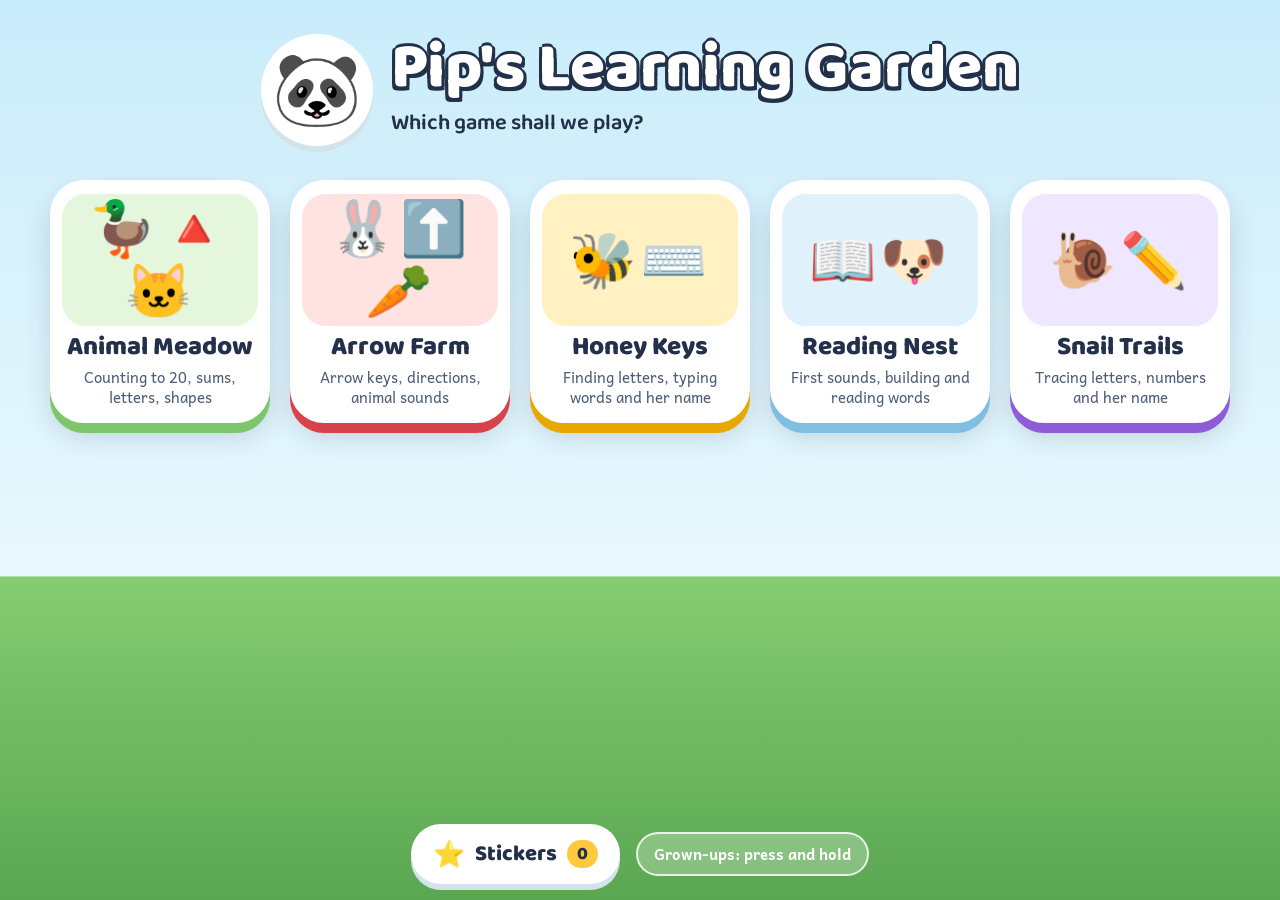
==== commit b4942af7: "Add Snail Trails tracing game and a maths level-up Snail Trails: trace big letters, small letters, n" ====
--- a/index.html
+++ b/index.html
@@ -63,7 +63,7 @@
 }
 .hub-sub { font-family: var(--font-display); font-weight: 600; font-size: 22px; margin: 6px 0 0; }
 
-.doors { display: grid; grid-template-columns: repeat(4, minmax(0, 236px)); gap: 22px; justify-content: center; width: 100%; margin-top: 2vh; }
+.doors { display: grid; grid-template-columns: repeat(5, minmax(0, 220px)); gap: 20px; justify-content: center; width: 100%; margin-top: 2vh; }
 .door {
   border: 0; border-radius: 34px; padding: 14px 12px 16px; background: var(--paper);
   box-shadow: 0 10px 0 var(--edge), 0 14px 26px rgba(34, 48, 74, .16);
@@ -78,6 +78,7 @@
 .d-arrow { --wash: #ffe3e0; --edge: #d8434b; }
 .d-honey { --wash: #fff1c2; --edge: #e9a800; }
 .d-reading { --wash: #dff1fb; --edge: #7fc0e2; }
+.d-trace { --wash: #efe6ff; --edge: #8e5cd9; }
 
 .hub-foot { margin-top: auto; display: flex; gap: 16px; align-items: center; flex-wrap: wrap; justify-content: center; }
 .pill { border: 0; border-radius: 999px; padding: 12px 22px; background: var(--paper); box-shadow: 0 6px 0 var(--paper-edge);
@@ -134,7 +135,7 @@
 .chip.good { background: #d3f1dc; color: #1c6a39; }
 .prog-note { font-size: 14px; }
 
-@media (max-width: 1000px) { .doors { grid-template-columns: repeat(2, minmax(0, 236px)); } }
+@media (max-width: 1100px) { .doors { grid-template-columns: repeat(3, minmax(0, 220px)); } }
 /* Phone held sideways (the S10e gives about 760 x 360): everything on one screen, big enough for small fingers */
 @media (max-height: 520px) {
   .hub-screen { gap: 8px; padding-block: 8px; }
@@ -142,10 +143,10 @@
   .pip { width: 64px; height: 64px; font-size: 42px; box-shadow: 0 4px 0 var(--paper-edge); }
   h1 { font-size: 34px; }
   .hub-sub { font-size: 17px; margin-top: 2px; }
-  .doors { grid-template-columns: repeat(4, minmax(0, 180px)); gap: 12px; margin-top: 4px; }
+  .doors { grid-template-columns: repeat(5, minmax(0, 134px)); gap: 10px; margin-top: 4px; }
   .door { padding: 8px 8px 10px; border-radius: 24px; box-shadow: 0 7px 0 var(--edge), 0 10px 18px rgba(34, 48, 74, .14); }
-  .door-art { height: 92px; font-size: 40px; border-radius: 18px; }
-  .door-name { font-size: 19px; }
+  .door-art { height: 88px; font-size: 34px; letter-spacing: 1px; border-radius: 18px; }
+  .door-name { font-size: 17px; }
   .door-skills { display: none; }
   .pill { padding: 8px 16px; font-size: 18px; }
   .round-btn { width: 48px; height: 48px; font-size: 22px; }
@@ -168,7 +169,7 @@
     <div class="doors">
       <button class="door d-meadow" data-game="meadow" aria-label="Animal Meadow">
         <span class="door-art">🦆🔺🐱</span><span class="door-name">Animal Meadow</span>
-        <span class="door-skills">Counting, letters, shapes, patterns</span>
+        <span class="door-skills">Counting to 20, sums, letters, shapes</span>
       </button>
       <button class="door d-arrow" data-game="arrow" aria-label="Arrow Farm">
         <span class="door-art">🐰⬆️🥕</span><span class="door-name">Arrow Farm</span>
@@ -182,6 +183,10 @@
         <span class="door-art">📖🐶</span><span class="door-name">Reading Nest</span>
         <span class="door-skills">First sounds, building and reading words</span>
       </button>
+      <button class="door d-trace" data-game="trace" aria-label="Snail Trails">
+        <span class="door-art">🐌✏️</span><span class="door-name">Snail Trails</span>
+        <span class="door-skills">Tracing letters, numbers and her name</span>
+      </button>
     </div>
     <div class="hub-foot">
       <button class="pill" id="hubBook"><span class="emoji">⭐</span> Stickers <span class="badge" id="hubStickerCount">0</span></button>
@@ -203,6 +208,7 @@
 <div class="game-host" id="host-arrow" hidden></div>
 <div class="game-host" id="host-honey" hidden></div>
 <div class="game-host" id="host-reading" hidden></div>
+<div class="game-host" id="host-trace" hidden></div>
 
 <div class="sheet-wrap" id="sheetWrap" hidden>
   <div class="sheet" role="dialog" aria-modal="true" aria-labelledby="sheetTitle">
@@ -328,7 +334,7 @@
 .home-sub { font-family: var(--font-display); font-weight: 600; font-size: 24px; margin: 6px 0 0; color: var(--ink); }
 
 .tiles {
-  display: grid; grid-template-columns: repeat(4, minmax(0, 210px));
+  display: grid; grid-template-columns: repeat(5, minmax(0, 196px));
   gap: 22px; justify-content: center; width: 100%; margin-top: 2vh;
 }
 .tile {
@@ -350,6 +356,10 @@
 .t-letters { --wash: #ffe0e6; --edge: #ef8fa3; }
 .t-shapes { --wash: #dcefff; --edge: #7db7ea; }
 .t-patterns { --wash: #e4f6dc; --edge: #86c879; }
+.t-sums { --wash: #ffe6cf; --edge: #f0a35e; }
+.art-sums { display: grid; justify-items: center; gap: 6px; }
+.art-sums b { font-family: var(--font-display); font-size: 40px; color: #c46a1c; line-height: 1; }
+.art-sums .emoji { font-size: 28px; }
 .art-count { font-size: 34px; text-align: center; }
 .art-count b { display: block; font-family: var(--font-display); font-size: 44px; color: #b4830a; line-height: 1; }
 .art-letters { font-family: var(--font-read); font-weight: 700; font-size: 64px; color: var(--berry); line-height: 1; }
@@ -437,6 +447,30 @@
 
 /* Counting stage: rows of five, like a ten frame */
 .field { display: grid; gap: 14px 18px; justify-items: center; }
+/* 11 to 20 sit in rows of ten with a gap after five, like two ten-frames */
+.field.many { gap: 10px 8px; }
+.field.many .critter { font-size: clamp(30px, 4.2vw, 50px); }
+.field.many .critter:nth-child(10n+5) { margin-right: 16px; }
+
+/* Sums */
+.sum { display: flex; align-items: center; gap: 18px; flex-wrap: wrap; justify-content: center; }
+.group { display: grid; gap: 6px 8px; justify-items: center; }
+.critter.small { font-size: clamp(30px, 4.2vw, 46px); padding: 3px; }
+.op { font-family: var(--font-display); font-weight: 800; font-size: 48px; color: var(--ink); }
+.eq { font-family: var(--font-display); font-weight: 800; font-size: clamp(30px, 4vw, 44px); background: var(--paper); border-radius: 18px; padding: 2px 22px; box-shadow: 0 5px 0 var(--paper-edge); }
+.eq b { color: var(--berry); }
+.ask { font-family: var(--font-display); font-weight: 800; font-size: clamp(26px, 3.4vw, 40px); display: flex; align-items: center; gap: 12px; }
+.ask .emoji { font-size: 1.6em; }
+.gb.arrive { animation: arrive .7s .5s both; }
+.critter.leaving { animation: leave .8s 1.1s forwards; }
+.choice.nest { width: auto; aspect-ratio: auto; min-width: 180px; min-height: 140px; padding: 14px 18px; }
+.frame { display: grid; grid-template-columns: repeat(5, 1fr); gap: 6px; padding: 8px; background: var(--paper); border-radius: 16px; box-shadow: 0 6px 0 var(--paper-edge); }
+.frame .cell { width: clamp(44px, 6vw, 64px); aspect-ratio: 1; border: 3px dashed rgba(34, 48, 74, .25); border-radius: 12px; display: grid; place-items: center; font-family: var(--emoji); font-size: clamp(28px, 4vw, 42px); }
+.frame .cell.full { border-style: solid; border-color: #f0c24a; background: #fff8dd; }
+.frame .cell.counted { border-style: solid; border-color: var(--berry); }
+.frame .cell.new { border-style: solid; border-color: var(--ok); background: #e3f6e9; animation: pop .4s ease; }
+@keyframes arrive { from { transform: translateX(70px); opacity: 0; } }
+@keyframes leave { to { transform: translateY(-26px) rotate(-14deg); opacity: .16; } }
 .critter {
   position: relative; font-family: var(--emoji); font-size: clamp(46px, 6.5vw, 72px); line-height: 1;
   padding: 8px; border-radius: 50%; transition: transform .2s, background .2s;
@@ -549,6 +583,7 @@
   .tiles { gap: 14px; }
 }
 @media (prefers-reduced-motion: reduce) {
+  .critter.leaving { opacity: .16; }
   *, *::before, *::after { animation: none !important; transition: none !important; }
 }
 .prog-time { font-weight: 700; color: var(--ink) !important; }
@@ -608,6 +643,25 @@
   .seq { gap: 6px; }
   .seq .slot { width: 50px; font-size: 32px; border-radius: 14px; }
   .sun { width: 56px; height: 56px; }
+  .tiles { grid-template-columns: repeat(5, minmax(0, 136px)); gap: 10px; }
+  .art-sums b { font-size: 26px; }
+  .art-sums .emoji { font-size: 18px; }
+  .art-count { font-size: 24px; }
+  .art-count b { font-size: 30px; }
+  .art-letters { font-size: 44px; }
+  .art-shapes svg { width: 34px; height: 34px; }
+  .art-patterns { font-size: 20px; }
+  .field.many .critter { font-size: 26px; }
+  .field.many { gap: 4px 6px; }
+  .critter.small { font-size: 28px; padding: 2px; }
+  .group { gap: 2px 4px; }
+  .sum { gap: 10px; }
+  .op { font-size: 30px; }
+  .eq { font-size: 22px; padding: 0 14px; border-radius: 12px; box-shadow: 0 4px 0 var(--paper-edge); }
+  .ask { font-size: 22px; }
+  .choice.nest { min-width: 140px; min-height: 90px; padding: 8px 12px; }
+  .frame { gap: 4px; padding: 5px; border-radius: 12px; }
+  .frame .cell { width: 36px; font-size: 22px; border-width: 2px; border-radius: 8px; }
 }
 </style>
 
@@ -633,6 +687,10 @@
       <button class="tile t-count" data-act="count" aria-label="Counting game">
         <div class="tile-art art-count"><span class="emoji">🦆🦆🦆</span><b>1 2 3</b></div>
         <span class="tile-name">Counting</span>
+      </button>
+      <button class="tile t-sums" data-act="sums" aria-label="Sums game">
+        <div class="tile-art art-sums"><b>2 + 3</b><span class="emoji">🐤🐤🐤</span></div>
+        <span class="tile-name">Sums</span>
       </button>
       <button class="tile t-letters" data-act="letters" aria-label="Letters game">
         <div class="tile-art art-letters">Aa Bb</div>
@@ -1758,6 +1816,247 @@
 </div>
 
 </template>
+<template id="tpl-trace"><style>
+/* Layout: a sheet of school handwriting paper (solid top line, dashed middle, solid base) on a garden path.
+   She drags the snail along each stroke; it leaves a shiny purple trail. Fixed bright colours. */
+:host {
+  --bg-top: #efe6ff;
+  --bg-low: #e2f5e6;
+  --leaf: #59ad6c;
+  --ink: #2a2a4a;
+  --ink-soft: #5a5a78;
+  --paper: #ffffff;
+  --paper-edge: #ddd3ee;
+  --line: #8fb4e3;
+  --line-mid: #b9d0ee;
+  --guide: #e7e0f4;
+  --guide-dot: #b7a6d8;
+  --trail: #8e5cd9;
+  --go: #2c9c5a;
+  --berry: #d9466f;
+  --sun: #ffc93d;
+  --font-display: "Baloo 2", "Arial Rounded MT Bold", "Trebuchet MS", system-ui, sans-serif;
+  --font-read: "Andika", "Century Gothic", "Segoe UI", system-ui, sans-serif;
+  --emoji: "Apple Color Emoji", "Segoe UI Emoji", "Noto Color Emoji", sans-serif;
+  display: block; height: 100%;
+  font-family: var(--font-read); font-size: 18px; color: var(--ink);
+  background: linear-gradient(180deg, var(--bg-top), var(--bg-low));
+  user-select: none; -webkit-user-select: none; -webkit-tap-highlight-color: transparent; touch-action: manipulation;
+}
+*, *::before, *::after { box-sizing: border-box; }
+[hidden] { display: none !important; }
+button { font: inherit; color: inherit; cursor: pointer; }
+button:focus-visible { outline: 4px solid var(--berry); outline-offset: 4px; }
+.emoji { font-family: var(--emoji); line-height: 1; }
+
+.scenery { position: fixed; inset: 0; pointer-events: none; overflow: hidden; }
+.leafy { position: absolute; width: 90px; height: 46px; background: var(--leaf); border-radius: 0 100% 0 100%; opacity: .35; }
+.lf1 { left: -20px; bottom: 8%; transform: rotate(-18deg); }
+.lf2 { right: -14px; top: 18%; transform: rotate(150deg); }
+
+#app { position: relative; height: 100%; }
+.screen {
+  height: 100%; display: flex; flex-direction: column; align-items: center; gap: 12px;
+  padding-block: 14px;
+  padding-left: max(16px, env(safe-area-inset-left, 0px));
+  padding-right: max(16px, env(safe-area-inset-right, 0px));
+  overflow-y: auto;
+}
+.center { justify-content: center; text-align: center; }
+.pip { font-family: var(--emoji); line-height: 1; border: 0; border-radius: 50%; background: var(--paper); display: grid; place-items: center; box-shadow: 0 6px 0 var(--paper-edge); flex: none; }
+h1 { font-family: var(--font-display); font-weight: 800; font-size: clamp(42px, 6vw, 68px); line-height: .95; margin: 0; color: var(--paper);
+  text-shadow: 0 4px 0 var(--trail), 3px 0 0 var(--trail), -3px 0 0 var(--trail), 0 -3px 0 var(--trail), 3px 4px 0 var(--trail), -3px 4px 0 var(--trail); }
+h2 { font-family: var(--font-display); font-weight: 800; font-size: clamp(30px, 4vw, 44px); margin: 0; line-height: 1.1; text-wrap: balance; }
+.pill { border: 0; border-radius: 999px; padding: 12px 22px; background: var(--paper); box-shadow: 0 6px 0 var(--paper-edge);
+  font-family: var(--font-display); font-weight: 800; font-size: 22px; display: inline-flex; align-items: center; gap: 10px; transition: transform .12s; }
+.pill:hover { transform: translateY(-3px); }
+.pill .emoji { font-size: 26px; }
+.badge { background: var(--sun); border-radius: 999px; padding: 0 10px; font-size: 18px; }
+.round-btn { width: 60px; height: 60px; border-radius: 50%; border: 0; background: var(--paper); box-shadow: 0 6px 0 var(--paper-edge); font-family: var(--emoji); font-size: 28px; display: grid; place-items: center; flex: none; }
+.paws { display: flex; gap: 8px; flex-wrap: wrap; justify-content: center; }
+.paw { width: 40px; height: 40px; border-radius: 50%; background: rgba(255,255,255,.6); border: 3px dashed rgba(42,42,74,.22); display: grid; place-items: center; font-family: var(--emoji); font-size: 20px; }
+.paw.got { background: var(--paper); border: 3px solid var(--paper-edge); animation: pop .4s ease; }
+.paw.gold { background: var(--sun); border-color: #e9a800; }
+.btn-row { display: flex; gap: 16px; flex-wrap: wrap; justify-content: center; }
+
+/* Home */
+.home-head { display: flex; align-items: center; gap: 18px; margin-top: 2vh; }
+.home-head .pip { width: 104px; height: 104px; font-size: 66px; }
+.home-sub { font-family: var(--font-display); font-weight: 600; font-size: 22px; margin: 6px 0 0; }
+.tiles { display: grid; grid-template-columns: repeat(4, minmax(0, 210px)); gap: 22px; justify-content: center; width: 100%; margin-top: 3vh; }
+.tile { border: 0; border-radius: 34px; padding: 18px 12px 14px; background: var(--paper); box-shadow: 0 10px 0 var(--edge), 0 14px 24px rgba(42,42,74,.14);
+  display: flex; flex-direction: column; align-items: center; gap: 10px; min-height: 220px; transition: transform .15s; }
+.tile:hover { transform: translateY(-6px) rotate(-1.5deg); }
+.tile-art { width: 100%; flex: 1; border-radius: 24px; background: var(--wash); display: grid; place-items: center; min-height: 128px; padding: 8px; text-align: center;
+  font-family: var(--font-read); font-weight: 700; font-size: 52px; color: var(--trail); }
+.tile-art small { display: block; font-size: 15px; color: var(--ink-soft); font-weight: 400; }
+.tile-name { font-family: var(--font-display); font-weight: 800; font-size: 25px; line-height: 1; }
+.t-big { --wash: #efe6ff; --edge: #b49be4; }
+.t-small { --wash: #e2f1ff; --edge: #8fb4e3; }
+.t-num { --wash: #fff0c4; --edge: #f0c24a; }
+.t-name { --wash: #ffe0e8; --edge: #ef8fa3; }
+.t-name .tile-art { font-size: clamp(26px, 2.6vw, 36px); color: var(--berry); word-break: break-word; }
+.home-foot { margin-top: auto; display: flex; gap: 16px; align-items: center; flex-wrap: wrap; justify-content: center; }
+
+/* Play */
+.topbar { width: 100%; max-width: 1080px; display: flex; align-items: center; justify-content: space-between; gap: 12px; }
+.bubble-row { display: flex; align-items: center; gap: 14px; width: 100%; max-width: 1080px; }
+.bubble-row .pip { width: 66px; height: 66px; font-size: 44px; }
+.bubble { position: relative; flex: 1; min-width: 0; background: var(--paper); border-radius: 24px; padding: 12px 22px;
+  font-family: var(--font-display); font-weight: 800; font-size: clamp(22px, 2.8vw, 32px); line-height: 1.15; box-shadow: 0 6px 0 var(--paper-edge); text-wrap: balance; }
+.bubble::before { content: ""; position: absolute; left: -14px; top: 50%; margin-top: -12px; border: 12px solid transparent; border-right: 16px solid var(--paper); border-left: 0; }
+.desk { flex: 1; min-height: 0; width: 100%; max-width: 1080px; display: flex; align-items: center; justify-content: center; gap: 4vw; }
+.board { height: min(calc(100vh - 230px), 540px); aspect-ratio: 140 / 160; max-width: 100%; flex: none;
+  background: var(--paper); border-radius: 24px; box-shadow: 0 10px 0 var(--paper-edge), 0 14px 26px rgba(42,42,74,.14); touch-action: none; cursor: pointer; }
+.board.oops { animation: shake .3s ease; }
+.side { display: flex; flex-direction: column; align-items: center; gap: 14px; }
+.model { background: var(--paper); border-radius: 26px; padding: 4px 34px 10px; box-shadow: 0 8px 0 var(--paper-edge); font-family: var(--font-read); font-weight: 700;
+  font-size: clamp(80px, 13vh, 130px); line-height: 1.1; color: var(--trail); min-width: 1.4em; text-align: center; }
+.model small { display: block; font-family: var(--font-display); font-size: 18px; color: var(--ink-soft); line-height: 1; padding-bottom: 4px; }
+.strip { display: flex; gap: 4px; background: var(--paper); border-radius: 16px; padding: 4px 14px; box-shadow: 0 5px 0 var(--paper-edge);
+  font-family: var(--font-read); font-weight: 700; font-size: clamp(28px, 4vw, 40px); }
+.strip span { color: #cfc6e0; }
+.strip span.done { color: var(--ink); }
+.strip span.now { color: var(--trail); text-decoration: underline; text-underline-offset: 6px; }
+
+/* the writing paper */
+.paper-line { stroke: var(--line); stroke-width: .9; }
+.paper-mid { stroke: var(--line-mid); stroke-width: .8; stroke-dasharray: 3 3; }
+.paper-desc { stroke: #e6eef8; stroke-width: .8; }
+.guide { fill: none; stroke: var(--guide); stroke-linecap: round; stroke-linejoin: round; }
+.guide.dotted { stroke: var(--guide-dot); stroke-dasharray: .1 4.2; }
+.guide-dot { fill: var(--guide); }
+.trail { fill: none; stroke: var(--trail); stroke-width: 7; stroke-linecap: round; stroke-linejoin: round; }
+.trail.done { stroke: var(--ink); stroke-width: 6; }
+.start circle { fill: var(--go); }
+.start text { fill: #fff; font-family: var(--font-display); font-weight: 800; font-size: 7px; text-anchor: middle; dominant-baseline: central; }
+.start .pulse { fill: none; stroke: var(--go); stroke-width: 1.4; transform-box: fill-box; transform-origin: center; animation: ring 1.4s ease-out infinite; }
+.arrowhead { fill: var(--go); }
+.snail { font-family: var(--emoji); font-size: 13px; text-anchor: middle; dominant-baseline: central; }
+.snail-g.wobble { animation: wobble .4s ease; }
+
+/* Reward + book */
+.eyebrow { font-family: var(--font-display); font-weight: 800; letter-spacing: .12em; text-transform: uppercase; font-size: 18px; margin: 0; color: var(--ink-soft); }
+.sticker-big { font-family: var(--emoji); font-size: clamp(110px, 17vw, 170px); line-height: 1; width: clamp(170px, 26vw, 250px); aspect-ratio: 1; border-radius: 50%;
+  background: var(--paper); display: grid; place-items: center; border: 8px dashed var(--trail); box-shadow: 0 12px 0 rgba(42,42,74,.1); animation: sticker .9s cubic-bezier(.2, 1.6, .4, 1) both; }
+.book-head { display: flex; align-items: center; gap: 16px; width: 100%; max-width: 900px; }
+.book-head h2 { flex: 1; }
+.book { width: 100%; max-width: 900px; background: var(--paper); border-radius: 34px; padding: 22px; box-shadow: 0 10px 0 var(--paper-edge);
+  display: grid; grid-template-columns: repeat(auto-fill, minmax(92px, 1fr)); gap: 14px; }
+.slotb { position: relative; aspect-ratio: 1; border: 0; border-radius: 24px; background: #f4f0fb; display: grid; place-items: center; font-family: var(--emoji); font-size: 54px; line-height: 1; }
+.slotb.have { background: #fff4d0; }
+.slotb.empty span { filter: grayscale(1) brightness(0); opacity: .12; }
+.slotb .n { position: absolute; bottom: 6px; right: 8px; font-family: var(--font-display); font-weight: 800; font-size: 16px; background: var(--sun); border-radius: 999px; padding: 0 8px; }
+
+.bit { position: fixed; width: 12px; height: 12px; border-radius: 3px; z-index: 7; pointer-events: none; animation: burst .9s ease-out forwards; }
+@keyframes burst { to { transform: translate(var(--dx), var(--dy)) rotate(540deg); opacity: 0; } }
+@keyframes pop { 0% { transform: scale(.5); } 70% { transform: scale(1.12); } 100% { transform: scale(1); } }
+@keyframes ring { 0% { transform: scale(1); opacity: .9; } 100% { transform: scale(2.4); opacity: 0; } }
+@keyframes wobble { 0%, 100% { transform: translate(var(--x), var(--y)) rotate(0); } 30% { transform: translate(var(--x), var(--y)) rotate(-18deg); } 70% { transform: translate(var(--x), var(--y)) rotate(18deg); } }
+@keyframes shake { 0%, 100% { transform: translateX(0); } 30% { transform: translateX(-5px); } 70% { transform: translateX(5px); } }
+@keyframes sticker { 0% { transform: scale(0) rotate(-30deg); } 100% { transform: scale(1) rotate(0); } }
+
+@media (max-width: 860px) { .tiles { grid-template-columns: repeat(2, minmax(0, 210px)); } .desk { flex-direction: column; gap: 10px; } }
+/* Phone held sideways (about 760 x 360) */
+@media (max-height: 520px) {
+  .screen { gap: 6px; padding-block: 6px; }
+  .round-btn { width: 44px; height: 44px; font-size: 21px; box-shadow: 0 4px 0 var(--paper-edge); }
+  .paws { gap: 5px; }
+  .paw { width: 28px; height: 28px; font-size: 14px; border-width: 2px; }
+  .bubble-row .pip { width: 44px; height: 44px; font-size: 30px; box-shadow: 0 4px 0 var(--paper-edge); }
+  .bubble { font-size: 19px; padding: 6px 14px; border-radius: 16px; box-shadow: 0 4px 0 var(--paper-edge); }
+  .bubble::before { left: -10px; margin-top: -8px; border-width: 8px; border-right-width: 11px; }
+  h1 { font-size: 34px; }
+  h2 { font-size: 24px; }
+  .home-head { margin-top: 0; gap: 12px; }
+  .home-head .pip { width: 64px; height: 64px; font-size: 42px; box-shadow: 0 4px 0 var(--paper-edge); }
+  .home-sub { font-size: 17px; margin-top: 2px; }
+  .tiles { margin-top: 4px; gap: 12px; grid-template-columns: repeat(4, minmax(0, 170px)); }
+  .tile { min-height: 0; padding: 8px; border-radius: 24px; gap: 6px; box-shadow: 0 7px 0 var(--edge), 0 10px 18px rgba(0, 0, 0, .12); }
+  .tile-art { min-height: 92px; border-radius: 18px; font-size: 38px; }
+  .tile-name { font-size: 18px; }
+  .pill { padding: 8px 16px; font-size: 17px; }
+  .pill .emoji { font-size: 22px; }
+  .desk { flex-direction: row; gap: 28px; }
+  .board { height: calc(100vh - 112px); border-radius: 16px; box-shadow: 0 6px 0 var(--paper-edge); }
+  .model { font-size: 64px; padding: 2px 22px 6px; border-radius: 18px; box-shadow: 0 5px 0 var(--paper-edge); }
+  .model small { font-size: 14px; }
+  .strip { font-size: 24px; padding: 2px 10px; border-radius: 12px; }
+  .side { gap: 8px; }
+  .sticker-big { width: 120px; font-size: 76px; border-width: 6px; }
+  .eyebrow { font-size: 14px; }
+  .book { padding: 14px; gap: 10px; grid-template-columns: repeat(auto-fill, minmax(72px, 1fr)); }
+  .slotb { font-size: 42px; border-radius: 18px; }
+}
+@media (prefers-reduced-motion: reduce) { *, *::before, *::after { animation: none !important; transition: none !important; } }
+</style>
+
+<div class="scenery" aria-hidden="true"><div class="leafy lf1"></div><div class="leafy lf2"></div></div>
+
+<div id="app">
+  <section id="home" class="screen">
+    <div class="home-head">
+      <button class="pip" id="pipHome" aria-label="Pip the panda says hello">🐼</button>
+      <div>
+        <h1>Snail Trails</h1>
+        <p class="home-sub">Help the snail write with Pip!</p>
+      </div>
+    </div>
+    <div class="tiles">
+      <button class="tile t-big" data-act="big" aria-label="Big letters"><div class="tile-art">A B</div><span class="tile-name">Big letters</span></button>
+      <button class="tile t-small" data-act="small" aria-label="Small letters"><div class="tile-art">a b</div><span class="tile-name">Small letters</span></button>
+      <button class="tile t-num" data-act="numbers" aria-label="Numbers"><div class="tile-art">1 2 3</div><span class="tile-name">Numbers</span></button>
+      <button class="tile t-name" data-act="name" aria-label="My name"><div class="tile-art" id="nameArt"></div><span class="tile-name">My name</span></button>
+    </div>
+    <div class="home-foot">
+      <button class="pill" id="bookBtn"><span class="emoji">⭐</span> Stickers <span class="badge" id="stickerCount">0</span></button>
+      <button class="pill" id="hubBtn"><span class="emoji">🗺️</span> All games</button>
+    </div>
+  </section>
+
+  <section id="play" class="screen" hidden>
+    <div class="topbar">
+      <button class="round-btn" id="homeBtn" aria-label="Back to Snail Trails">🏠</button>
+      <div class="paws" id="paws" aria-label="Progress"></div>
+      <button class="round-btn" id="repeatBtn" aria-label="Hear it again">🔊</button>
+    </div>
+    <div class="bubble-row">
+      <button class="pip" id="pipPlay" aria-label="Hear it again">🐼</button>
+      <div class="bubble" id="prompt" aria-live="polite"></div>
+    </div>
+    <div class="desk">
+      <svg class="board" id="board" viewBox="-20 0 140 160" role="img" aria-label="Tracing paper"></svg>
+      <div class="side">
+        <div class="model" id="model"></div>
+        <div class="strip" id="strip" hidden></div>
+        <button class="pill" id="againBtn"><span class="emoji">↩️</span> Start again</button>
+      </div>
+    </div>
+  </section>
+
+  <section id="reward" class="screen center" hidden>
+    <p class="eyebrow">Round finished</p>
+    <div class="paws" id="rewardPaws"></div>
+    <div class="sticker-big" id="newSticker"></div>
+    <h2 id="rewardText"></h2>
+    <div class="btn-row">
+      <button class="pill" id="playAgain"><span class="emoji">🔁</span> Play again</button>
+      <button class="pill" id="rewardBook"><span class="emoji">⭐</span> Stickers</button>
+      <button class="pill" id="rewardHome"><span class="emoji">🏠</span> Home</button>
+    </div>
+  </section>
+
+  <section id="book" class="screen" hidden>
+    <div class="book-head">
+      <button class="round-btn" id="bookHome" aria-label="Back to Snail Trails">🏠</button>
+      <h2>My sticker book</h2>
+      <span class="badge" id="bookCount" style="font-size:22px;font-family:var(--font-display);font-weight:800"></span>
+    </div>
+    <div class="book" id="bookGrid"></div>
+  </section>
+</div>
+
+</template>
 <script>
 /* Pip core: the things every game shares (storage, voice, learning memory, play time, stickers, switching games) */
 (() => {
@@ -1767,7 +2066,7 @@
     set(k, v) { try { localStorage.setItem(prefix + k, JSON.stringify(v)); } catch (e) {} }
   });
   // Each game keeps the storage keys it used as a separate file, so progress from the offline copies carries over
-  const PREFIX = { meadow: "meadow.", arrow: "arrowfarm.", honey: "honeykeys.", reading: "readingnest." };
+  const PREFIX = { meadow: "meadow.", arrow: "arrowfarm.", honey: "honeykeys.", reading: "readingnest.", trace: "snailtrails." };
   const GAME_IDS = Object.keys(PREFIX);
   const shared = mkStore("pip.");
   const storeFor = id => mkStore(PREFIX[id]);
@@ -1946,8 +2245,10 @@
   const store = Pip.storeFor("meadow");
   const ACT_IDS = ["count", "letters", "shapes", "patterns"];
   const settings = Object.assign({ voice: true, sfx: true, rate: 0.9 }, store.get("settings", {}));
-  settings.enabled = Object.assign({ count: true, letters: true, shapes: true, patterns: true }, settings.enabled || {});
-  let levels = Object.assign({ count: 1, letters: 1, shapes: 1, patterns: 1 }, store.get("levels", {}));
+  settings.enabled = Object.assign({ count: true, sums: true, letters: true, shapes: true, patterns: true }, settings.enabled || {});
+  let levels = Object.assign({ count: 1, sums: 1, letters: 1, shapes: 1, patterns: 1 }, store.get("levels", {}));
+  // Counting goes on to 11-20 and Sums has four skills, so both climb one level higher
+  const MAX_LEVEL = { count: 4, sums: 4 };
   const stickers = Pip.stickers;
   const saveSettings = () => store.set("settings", settings);
 
@@ -2001,7 +2302,9 @@
   }
 
   /* ---------- Content ---------- */
-  const NUM_WORDS = ["zero", "one", "two", "three", "four", "five", "six", "seven", "eight", "nine", "ten"];
+  const NUM_WORDS = ["zero", "one", "two", "three", "four", "five", "six", "seven", "eight", "nine", "ten",
+    "eleven", "twelve", "thirteen", "fourteen", "fifteen", "sixteen", "seventeen", "eighteen", "nineteen", "twenty"];
+  const range = (a, b) => Array.from({ length: b - a + 1 }, (_, i) => a + i);
   const COUNT_ANIMALS = [
     ["🦆", "duck", "ducks"], ["🐸", "frog", "frogs"], ["🐝", "bee", "bees"], ["🐷", "pig", "pigs"],
     ["🐤", "chick", "chicks"], ["🐰", "bunny", "bunnies"], ["🐢", "turtle", "turtles"], ["🐞", "ladybird", "ladybirds"],
@@ -2049,13 +2352,13 @@
     name: "Counting",
     make(level) {
       const [emoji, one, many] = pick(COUNT_ANIMALS);
-      const [lo, hi] = { 1: [1, 5], 2: [2, 8], 3: [4, 10] }[level];
+      const [lo, hi] = { 1: [1, 5], 2: [2, 8], 3: [4, 10], 4: [11, 20] }[level];
       const n = +memory.pick(Array.from({ length: hi - lo + 1 }, (_, i) => "count:" + (lo + i)), 1)[0].slice(6);
-      const nOpts = level === 3 ? 4 : 3;
-      const near = shuffle([1, 2, 3, 4, 5, 6, 7, 8, 9, 10].filter(x => x !== n && Math.abs(x - n) <= 3));
+      const nOpts = level >= 3 ? 4 : 3;
+      const near = shuffle(range(1, 20).filter(x => x !== n && Math.abs(x - n) <= 3));
       const nums = [n, ...near.slice(0, nOpts - 1)].sort((a, b) => a - b);
       const stage = $("#stage");
-      stage.innerHTML = `<div class="field" style="grid-template-columns:repeat(${Math.min(n, 5)},auto)">` +
+      stage.innerHTML = `<div class="field${n > 10 ? " many" : ""}" style="grid-template-columns:repeat(${n > 10 ? 10 : Math.min(n, 5)},auto)">` +
         Array.from({ length: n }, (_, i) => `<span class="critter" data-n="${i + 1}" style="--r:${rand(17) - 8}deg">${emoji}</span>`).join("") + `</div>`;
       const critters = () => [...stage.querySelectorAll(".critter")];
       const countAloud = () => {
@@ -2077,6 +2380,129 @@
           stopSpeech();
           if (!(await countAloud())) return false;
           return sayQueue([{ text: `${cap(NUM_WORDS[n])} ${n === 1 ? one : many}! Well done!` }]);
+        }
+      };
+    }
+  };
+
+  /* Sums: each level adds a skill and keeps a little of the one before.
+     1: which group has more   2: adding within 5   3: adding within 10, taking away within 5
+     4: taking away within 10, making 10 */
+  const SUM_MIX = {
+    1: ["more"],
+    2: ["add5", "add5", "add5", "more"],
+    3: ["add10", "add10", "sub5", "sub5", "add5"],
+    4: ["sub10", "sub10", "bond", "bond", "add10"]
+  };
+  const FACTS = {
+    more: ["1", "2", "3", "4"].map(d => "more:" + d), // how far apart the groups are; 1 apart is the hardest to see
+    add5: range(1, 4).flatMap(a => range(1, 5 - a).map(b => `add:${a}+${b}`)),
+    add10: range(1, 9).flatMap(a => range(1, 10 - a).filter(b => a + b > 5).map(b => `add:${a}+${b}`)),
+    sub5: range(2, 5).flatMap(a => range(1, a - 1).map(b => `sub:${a}-${b}`)),
+    sub10: range(6, 10).flatMap(a => range(1, a - 1).map(b => `sub:${a}-${b}`)),
+    bond: range(1, 9).map(k => "bond:" + k)
+  };
+
+  ACTS.sums = {
+    name: "Sums",
+    make(level) {
+      const kind = pick(SUM_MIX[level]);
+      const id = memory.pick(FACTS[kind], 1)[0];
+      const [emoji, one, many] = pick(COUNT_ANIMALS);
+      const word = k => (k === 1 ? one : many);
+      const stage = $("#stage");
+      const group = (n, cls = "") => `<div class="group ${cls}" style="grid-template-columns:repeat(${Math.min(n, 5)},auto)">`
+        + Array.from({ length: n }, () => `<span class="critter small">${emoji}</span>`).join("") + `</div>`;
+      const numChoices = ans => {
+        const near = shuffle(range(0, 10).filter(x => x !== ans && Math.abs(x - ans) <= 2));
+        return [ans, ...near.slice(0, 2)].sort((a, b) => a - b).map(k => ({ correct: k === ans, label: String(k), html: `<span class="num">${k}</span>` }));
+      };
+      // Pip counts these out loud, numbering each one as she goes
+      const countThese = (els, from = 1) => {
+        els.forEach(c => c.classList.remove("counted"));
+        return sayQueue(els.map((c, i) => ({ text: String(from + i), onstart: () => { c.dataset.n = from + i; c.classList.add("counted"); sfx("pop"); } })));
+      };
+
+      if (kind === "more") {
+        const d = +id.slice(5), max = level === 1 ? 6 : 9;
+        const small = 1 + rand(max - d), big = small + d;
+        const fewer = level > 1 && Math.random() < 0.4; // "fewer" comes in once "more" is easy
+        const pair = Math.random() < 0.5 ? [big, small] : [small, big];
+        const ask = fewer ? "fewer" : "more";
+        stage.innerHTML = `<div class="ask"><span class="emoji">⚖️</span>Which group has ${ask}?</div>`;
+        return {
+          id,
+          prompt: `Which group has ${ask} ${many}?`,
+          intro: () => say(`Which group has ${ask} ${many}?`),
+          options: pair.map(n => ({ n, cls: "nest", correct: fewer ? n === small : n === big, label: `${n} ${word(n)}`, html: group(n) })),
+          wrong: opt => say(`That group has ${NUM_WORDS[opt.n]}. Look again!`),
+          hint: () => say("Count both groups."),
+          celebrate: () => say(fewer ? `Yes! ${cap(NUM_WORDS[small])} is fewer than ${NUM_WORDS[big]}!` : `Yes! ${cap(NUM_WORDS[big])} is more than ${NUM_WORDS[small]}!`)
+        };
+      }
+
+      if (kind.startsWith("add")) {
+        const [a, b] = id.slice(4).split("+").map(Number);
+        stage.innerHTML = `<div class="sum">${group(a, "ga")}<span class="op">+</span>${group(b, "gb arrive")}</div><div class="eq">${a} + ${b} = <b>?</b></div>`;
+        const all = () => [...stage.querySelectorAll(".critter")];
+        return {
+          id,
+          prompt: `${a} ${word(a)} and ${b} more. How many now?`,
+          intro: () => say(`${cap(NUM_WORDS[a])} ${word(a)}. ${cap(NUM_WORDS[b])} more ${b === 1 ? "comes" : "come"}. How many ${many} now?`),
+          options: numChoices(a + b),
+          wrong: opt => say(`Not ${opt.label}. Let's count them all.`),
+          hint: async () => { if (await countThese(all())) say(`How many ${many}?`); },
+          celebrate: async () => {
+            stage.querySelector(".eq b").textContent = a + b;
+            stopSpeech();
+            if (!(await countThese(all()))) return false;
+            return sayQueue([`${cap(NUM_WORDS[a])} and ${NUM_WORDS[b]} make ${NUM_WORDS[a + b]}!`]);
+          }
+        };
+      }
+
+      if (kind.startsWith("sub")) {
+        const [a, b] = id.slice(4).split("-").map(Number);
+        stage.innerHTML = `<div class="sum"><div class="group" style="grid-template-columns:repeat(${Math.min(a, 5)},auto)">`
+          + Array.from({ length: a }, (_, i) => `<span class="critter small${i >= a - b ? " leaving" : ""}">${emoji}</span>`).join("")
+          + `</div></div><div class="eq">${a} − ${b} = <b>?</b></div>`;
+        const stayers = () => [...stage.querySelectorAll(".critter:not(.leaving)")];
+        return {
+          id,
+          prompt: `${a} ${many}. ${b} ${b === 1 ? "goes" : "go"} away. How many are left?`,
+          intro: () => say(`${cap(NUM_WORDS[a])} ${many}. ${cap(NUM_WORDS[b])} ${b === 1 ? "goes" : "go"} away. How many are left?`),
+          options: numChoices(a - b),
+          wrong: opt => say(`Not ${opt.label}. Let's count the ones still here.`),
+          hint: async () => { if (await countThese(stayers())) say("How many are left?"); },
+          celebrate: async () => {
+            stage.querySelector(".eq b").textContent = a - b;
+            stopSpeech();
+            if (!(await countThese(stayers()))) return false;
+            return sayQueue([`${cap(NUM_WORDS[a])} take away ${NUM_WORDS[b]} leaves ${NUM_WORDS[a - b]}!`]);
+          }
+        };
+      }
+
+      // Making 10: a ten-frame with some spaces filled
+      const k = +id.slice(5);
+      stage.innerHTML = `<div class="frame">` + range(1, 10).map(i => `<span class="cell${i <= k ? " full" : ""}">${i <= k ? emoji : ""}</span>`).join("")
+        + `</div><div class="eq">${k} + <b>?</b> = 10</div>`;
+      const empties = () => [...stage.querySelectorAll(".frame .cell:not(.full)")];
+      return {
+        id,
+        prompt: "How many more to make 10?",
+        intro: () => say(`There ${k === 1 ? "is" : "are"} ${NUM_WORDS[k]} ${word(k)}. How many more to make ten?`),
+        options: numChoices(10 - k),
+        wrong: opt => say(`Not ${opt.label}. Count the empty spaces.`),
+        hint: async () => { if (await countThese(empties())) say("How many more to make ten?"); },
+        celebrate: async () => {
+          stage.querySelector(".eq b").textContent = 10 - k;
+          stopSpeech();
+          const cells = empties();
+          // fill the frame one by one, counting on from k: "eight, nine, ten!"
+          const ok = await sayQueue(cells.map((c, i) => ({ text: String(k + 1 + i), onstart: () => { c.textContent = emoji; c.classList.add("new"); sfx("pop"); } })));
+          if (!ok) return false;
+          return sayQueue([`${cap(NUM_WORDS[k])} and ${NUM_WORDS[10 - k]} make ten!`]);
         }
       };
     }
@@ -2215,7 +2641,7 @@
     if (speak && interacted) say("Pick a game!");
   }
 
-  const tileWords = { count: "Counting! Count the animals.", letters: "Letters! Find the first letter.", shapes: "Shapes and colours!", patterns: "Patterns! What comes next?" };
+  const tileWords = { sums: "Sums! Adding and taking away.", count: "Counting! Count the animals.", letters: "Letters! Find the first letter.", shapes: "Shapes and colours!", patterns: "Patterns! What comes next?" };
   root.querySelectorAll(".tile").forEach(t => {
     t.addEventListener("mouseenter", () => { if (interacted && !game) say(tileWords[t.dataset.act]); });
     t.addEventListener("click", () => startActivity(t.dataset.act));
@@ -2250,7 +2676,7 @@
     box.innerHTML = "";
     q.options.forEach(opt => {
       const b = document.createElement("button");
-      b.className = "choice";
+      b.className = "choice" + (opt.cls ? " " + opt.cls : "");
       b.innerHTML = opt.html;
       b.setAttribute("aria-label", opt.label);
       b.addEventListener("click", () => choose(b, opt));
@@ -2301,7 +2727,7 @@
   function finishRound() {
     const g = game;
     const before = levels[g.id];
-    if (g.good >= 4) levels[g.id] = Math.min(3, before + 1);
+    if (g.good >= 4) levels[g.id] = Math.min(MAX_LEVEL[g.id] || 3, before + 1);
     else if (g.good <= 2) levels[g.id] = Math.max(1, before - 1);
     store.set("levels", levels);
 
@@ -2359,7 +2785,11 @@
   });
 
   const PROGRESS = [
-    { label: "Counting", prefix: "count:", ids: ["1", "2", "3", "4", "5", "6", "7", "8", "9", "10"] },
+    { label: "Counting", prefix: "count:", ids: range(1, 20).map(String) },
+    { label: "More or less", prefix: "more:", ids: ["1", "2", "3", "4"], show: d => `groups ${d} apart` },
+    { label: "Adding", prefix: "add:", ids: FACTS.add5.concat(FACTS.add10).map(f => f.slice(4)) },
+    { label: "Taking away", prefix: "sub:", ids: FACTS.sub5.concat(FACTS.sub10).map(f => f.slice(4)) },
+    { label: "Making 10", prefix: "bond:", ids: range(1, 9).map(String), show: k => `${k} + ? = 10` },
     { label: "Letters", prefix: "letter:", ids: [...new Set(LETTER_ANIMALS.map(a => a[1][0]))].sort(), show: c => c.toUpperCase() },
     { label: "Shapes", prefix: "shape:", ids: SHAPES },
     { label: "Colours", prefix: "colour:", ids: Object.keys(COLORS) },
@@ -2371,8 +2801,8 @@
   Pip.registerGame("meadow", {
     enter() {
       const st = store.get("settings", {});
-      settings.enabled = Object.assign({ count: true, letters: true, shapes: true, patterns: true }, st.enabled || {});
-      levels = Object.assign({ count: 1, letters: 1, shapes: 1, patterns: 1 }, store.get("levels", {}));
+      settings.enabled = Object.assign({ count: true, sums: true, letters: true, shapes: true, patterns: true }, st.enabled || {});
+      levels = Object.assign({ count: 1, sums: 1, letters: 1, shapes: 1, patterns: 1 }, store.get("levels", {}));
       goHome();
     },
     leave() { game = null; stopSpeech(); }
@@ -3721,6 +4151,443 @@
 });
 </script>
 <script>
+
+Pip.defineGame("trace", (root, host) => {
+  "use strict";
+  const $ = s => root.querySelector(s);
+  const rand = n => Math.floor(Math.random() * n);
+  const pick = a => a[rand(a.length)];
+  const wait = ms => new Promise(r => setTimeout(r, ms));
+  const cap = s => s.charAt(0).toUpperCase() + s.slice(1);
+  const article = w => (/^[aeiou]/i.test(w) ? "an " : "a ") + w;
+  const base = c => c.normalize("NFD").replace(/[̀-ͯ]/g, "");
+  const reduceMotion = window.matchMedia && matchMedia("(prefers-reduced-motion: reduce)").matches;
+  const { say, sayQueue, stopSpeech } = Pip;
+  const store = Pip.storeFor("trace");
+  const memory = Pip.memoryFor("trace");
+  const stickers = Pip.stickers;
+  const ACTS = ["big", "small", "numbers", "name"];
+  const settings = { enabled: { big: true, small: true, numbers: true, name: true } };
+  let levels = { big: 1, small: 1, numbers: 1, name: 1 };
+  // Some voices read a lone "A" as "uh"
+  const L = c => (c.toLowerCase() === "a" ? "ay" : c.toUpperCase());
+  const NUM_WORDS = ["zero", "one", "two", "three", "four", "five", "six", "seven", "eight", "nine"];
+
+  /* ---------- Letter shapes ----------
+     Each glyph is its strokes in the order schools teach them, drawn on a 100-wide box:
+     top line y=20, dashed middle y=70, base line y=120, tails down to y=155. "dot:x,y" is a dot to tap. */
+  const GLYPHS = {
+    A: ["M50 20 L20 120", "M50 20 L80 120", "M31 84 L69 84"],
+    B: ["M28 20 L28 120", "M28 20 L55 20 C80 20 80 70 55 70 L28 70", "M28 70 L58 70 C86 70 86 120 58 120 L28 120"],
+    C: ["M78 38 C68 16 22 14 22 70 C22 126 68 124 78 102"],
+    D: ["M26 20 L26 120", "M26 20 L48 20 C88 20 88 120 48 120 L26 120"],
+    E: ["M28 20 L28 120", "M28 20 L74 20", "M28 70 L66 70", "M28 120 L74 120"],
+    F: ["M28 20 L28 120", "M28 20 L74 20", "M28 70 L66 70"],
+    G: ["M78 38 C68 16 22 14 22 70 C22 126 74 126 78 96 L78 76 L56 76"],
+    H: ["M24 20 L24 120", "M76 20 L76 120", "M24 70 L76 70"],
+    I: ["M50 20 L50 120", "M30 20 L70 20", "M30 120 L70 120"],
+    J: ["M66 20 L66 92 C66 128 24 128 22 98"],
+    K: ["M28 20 L28 120", "M74 20 L28 76", "M44 58 L76 120"],
+    L: ["M28 20 L28 120 L74 120"],
+    M: ["M18 120 L18 20 L50 82 L82 20 L82 120"],
+    N: ["M24 120 L24 20 L76 120 L76 20"],
+    O: ["M50 20 C14 20 14 120 50 120 C86 120 86 20 50 20"],
+    P: ["M28 20 L28 120", "M28 20 L55 20 C84 20 84 72 55 72 L28 72"],
+    Q: ["M50 20 C14 20 14 120 50 120 C86 120 86 20 50 20", "M58 96 L82 126"],
+    R: ["M28 20 L28 120", "M28 20 L55 20 C84 20 84 72 55 72 L28 72", "M50 72 L78 120"],
+    S: ["M76 36 C68 14 26 14 26 42 C26 70 74 66 74 94 C74 128 26 126 22 104"],
+    T: ["M20 20 L80 20", "M50 20 L50 120"],
+    U: ["M24 20 L24 88 C24 128 76 128 76 88 L76 20"],
+    V: ["M20 20 L50 120 L80 20"],
+    W: ["M12 20 L30 120 L50 52 L70 120 L88 20"],
+    X: ["M24 20 L76 120", "M76 20 L24 120"],
+    Y: ["M24 20 L50 70", "M76 20 L50 70 L50 120"],
+    Z: ["M24 20 L76 20 L24 120 L76 120"],
+    a: ["M70 82 C62 64 28 66 28 95 C28 124 66 124 70 100", "M70 70 L70 120"],
+    b: ["M28 20 L28 120", "M28 96 C28 66 74 66 74 95 C74 124 28 124 28 102"],
+    c: ["M72 80 C62 64 28 66 28 95 C28 125 64 126 74 108"],
+    d: ["M70 82 C62 64 28 66 28 95 C28 124 66 124 70 100", "M70 20 L70 120"],
+    e: ["M28 95 L72 95 C72 66 30 62 28 95 C28 125 64 126 74 110"],
+    f: ["M70 30 C64 16 44 16 44 38 L44 120", "M28 70 L62 70"],
+    g: ["M70 82 C62 64 28 66 28 95 C28 124 66 124 70 100", "M70 70 L70 140 C70 160 34 160 30 146"],
+    h: ["M28 20 L28 120", "M28 92 C30 64 72 64 72 90 L72 120"],
+    i: ["M50 70 L50 120", "dot:50,50"],
+    j: ["M56 70 L56 140 C56 160 26 158 22 144", "dot:56,50"],
+    k: ["M28 20 L28 120", "M70 70 L28 100", "M44 89 L72 120"],
+    l: ["M50 20 L50 120"],
+    m: ["M18 70 L18 120", "M18 90 C20 64 50 64 50 90 L50 120", "M50 90 C52 64 82 64 82 90 L82 120"],
+    n: ["M28 70 L28 120", "M28 90 C30 64 72 64 72 90 L72 120"],
+    o: ["M50 70 C24 70 24 120 50 120 C76 120 76 70 50 70"],
+    p: ["M28 70 L28 155", "M28 96 C28 66 74 66 74 95 C74 124 28 124 28 102"],
+    q: ["M70 82 C62 64 28 66 28 95 C28 124 66 124 70 100", "M70 70 L70 155"],
+    r: ["M32 70 L32 120", "M32 94 C36 70 58 64 72 74"],
+    s: ["M68 78 C62 64 32 64 32 81 C32 96 68 92 68 108 C68 126 32 126 28 112"],
+    t: ["M46 34 L46 120", "M28 70 L66 70"],
+    u: ["M28 70 L28 100 C28 126 72 126 72 100", "M72 70 L72 120"],
+    v: ["M26 70 L50 120 L74 70"],
+    w: ["M14 70 L32 120 L50 84 L68 120 L86 70"],
+    x: ["M28 70 L72 120", "M72 70 L28 120"],
+    y: ["M28 70 L50 118", "M72 70 L38 155"],
+    z: ["M28 70 L72 70 L28 120 L72 120"],
+    0: ["M50 20 C18 20 18 120 50 120 C82 120 82 20 50 20"],
+    1: ["M34 36 L52 20 L52 120"],
+    2: ["M26 42 C28 12 78 12 76 44 C74 70 32 94 26 120 L78 120"],
+    3: ["M26 34 C36 12 76 14 74 44 C72 64 52 70 44 70 C80 70 84 120 50 120 C36 120 26 112 22 104"],
+    4: ["M58 20 L22 90 L80 90", "M62 44 L62 120"],
+    5: ["M32 20 L28 66 C46 52 78 58 78 90 C78 126 36 126 24 108", "M32 20 L72 20"],
+    6: ["M70 26 C46 10 22 38 22 80 C22 124 78 126 78 92 C78 62 30 62 24 88"],
+    7: ["M22 20 L78 20 L40 120"],
+    8: ["M68 34 C62 14 30 16 30 40 C30 62 72 64 72 92 C72 124 28 124 28 94 C28 66 70 62 70 40"],
+    9: ["M74 46 C74 16 26 16 26 46 C26 76 74 76 74 46 L74 120"]
+  };
+  // Level 1 starts with the shapes made of straight lines (and circles for small letters)
+  const SETS = {
+    big: { 1: "LTIHFEVXZ", 2: "ABCDEFGHIJKLMNOPQRSTUVWXYZ" },
+    small: { 1: "iltvwxzoc", 2: "abcdefghijklmnopqrstuvwxyz" },
+    numbers: { 1: "01478", 2: "0123456789" }
+  };
+  const ID_PREFIX = { big: "up:", small: "low:", numbers: "num:" };
+  // how close the finger must stay to the line (in board units; a letter is 100 tall)
+  const TOL = { 1: 16, 2: 13, 3: 10 };
+  const STICKERS = [
+    ["🦁", "lion"], ["🐯", "tiger"], ["🐻", "bear"], ["🐼", "panda"], ["🐨", "koala"], ["🐵", "monkey"],
+    ["🦊", "fox"], ["🐰", "bunny"], ["🐸", "frog"], ["🐷", "pig"], ["🐮", "cow"], ["🐔", "hen"],
+    ["🐧", "penguin"], ["🦉", "owl"], ["🦄", "unicorn"], ["🐙", "octopus"], ["🐳", "whale"], ["🐬", "dolphin"],
+    ["🦒", "giraffe"], ["🦓", "zebra"], ["🐘", "elephant"], ["🦛", "hippo"], ["🐢", "turtle"], ["🦜", "parrot"]
+  ];
+
+  /* ---------- Sound effects ---------- */
+  let actx = null;
+  function tone(f, t, d, type = "triangle", v = 0.15) {
+    v *= window.speechSynthesis && speechSynthesis.speaking ? 0.3 : 0.6;
+    const o = actx.createOscillator(), g = actx.createGain();
+    o.type = type; o.frequency.value = f;
+    g.gain.setValueAtTime(0.0001, t); g.gain.exponentialRampToValueAtTime(v, t + 0.02); g.gain.exponentialRampToValueAtTime(0.0001, t + d);
+    o.connect(g).connect(actx.destination); o.start(t); o.stop(t + d + 0.05);
+  }
+  function sfx(kind) {
+    if (!Pip.settings.sfx) return;
+    try {
+      actx = actx || new (window.AudioContext || window.webkitAudioContext)();
+      if (actx.state === "suspended") actx.resume();
+      const now = actx.currentTime;
+      if (kind === "stroke") [659, 880].forEach((f, i) => tone(f, now + i * 0.08, 0.16));
+      else if (kind === "yes") [523, 659, 784, 1047].forEach((f, i) => tone(f, now + i * 0.09, 0.2));
+      else if (kind === "no") tone(220, now, 0.18, "sine", 0.1);
+      else if (kind === "fanfare") [523, 659, 784, 1047].forEach((f, i) => tone(f, now + i * 0.13, i === 3 ? 0.6 : 0.16));
+    } catch (e) {}
+  }
+  function confetti(el) {
+    if (reduceMotion || !el) return;
+    const r = el.getBoundingClientRect(), cx = r.left + r.width / 2, cy = r.top + r.height / 2;
+    const colors = ["#8e5cd9", "#ffc93d", "#2f7de1", "#3bb273", "#d9466f"];
+    for (let i = 0; i < 24; i++) {
+      const b = document.createElement("span"); b.className = "bit";
+      const a = Math.random() * Math.PI * 2, d = 80 + Math.random() * 130;
+      b.style.left = cx + "px"; b.style.top = cy + "px"; b.style.background = pick(colors);
+      b.style.setProperty("--dx", Math.cos(a) * d + "px"); b.style.setProperty("--dy", Math.sin(a) * d - 40 + "px");
+      root.appendChild(b); setTimeout(() => b.remove(), 950);
+    }
+  }
+
+  /* ---------- Screens ---------- */
+  const screens = ["home", "play", "reward", "book"];
+  function show(id) { screens.forEach(s => { $("#" + s).hidden = s !== id; }); }
+  let interacted = false;
+  window.addEventListener("pointerdown", () => { interacted = true; }, { once: true });
+
+  function renderHome() {
+    root.querySelectorAll(".tile").forEach(t => { t.hidden = settings.enabled[t.dataset.act] === false; });
+    const first = Pip.settings.first.trim();
+    $("#nameArt").innerHTML = first ? first.replace(/</g, "&lt;") : `<small>Ask a grown-up to add your name</small>`;
+    $("#stickerCount").textContent = Object.keys(stickers).length;
+  }
+  function goHome(speak = true) { game = null; T = null; stopSpeech(); renderHome(); show("home"); if (speak && interacted) say("What shall we write?"); }
+  const tileWords = { big: "Big letters!", small: "Small letters!", numbers: "Numbers!", name: "Write your name!" };
+  root.querySelectorAll(".tile").forEach(t => {
+    t.addEventListener("mouseenter", () => { if (interacted && !game) say(tileWords[t.dataset.act]); });
+    t.addEventListener("click", () => startRound(t.dataset.act));
+  });
+  $("#pipHome").addEventListener("click", () => say("Hi! Put your finger on the green dot, and help the snail draw the letter."));
+
+  /* ---------- Rounds ---------- */
+  let game = null;   // round
+  let T = null;      // the letter being traced
+
+  function buildRound(act) {
+    const lv = levels[act];
+    if (act === "name") {
+      return [...Pip.settings.first.trim()].filter(c => /\p{L}/u.test(c)).slice(0, 10)
+        .map(c => ({ ch: base(c), show: c, id: null })).filter(it => GLYPHS[it.ch]);
+    }
+    const set = SETS[act][lv === 1 ? 1 : 2];
+    return memory.pick([...set].map(c => ID_PREFIX[act] + c), 5).map(id => {
+      const ch = id.slice(ID_PREFIX[act].length);
+      return { ch, show: ch, id };
+    });
+  }
+
+  function renderPaws(el, results, n) {
+    el.innerHTML = Array.from({ length: n }, (_, i) => {
+      const r = results[i];
+      return `<span class="paw${r ? " got" : ""}${r === "gold" ? " gold" : ""}">${r ? "🐾" : ""}</span>`;
+    }).join("");
+  }
+
+  function startRound(act) {
+    stopSpeech();
+    if (act === "name" && !Pip.settings.first.trim()) { say("Ask a grown-up to add your name first!"); Pip.openGrownups(); return; }
+    const items = buildRound(act);
+    if (!items.length) return;
+    game = { act, level: levels[act], items, i: 0, results: [], good: 0 };
+    show("play");
+    renderPaws($("#paws"), game.results, items.length);
+    renderStrip();
+    startLetter();
+  }
+
+  function renderStrip() {
+    const strip = $("#strip");
+    strip.hidden = game.act !== "name";
+    if (strip.hidden) return;
+    strip.innerHTML = game.items.map((it, i) => `<span class="${i < game.i ? "done" : i === game.i ? "now" : ""}">${it.show.replace(/</g, "&lt;")}</span>`).join("");
+  }
+
+  const kindWord = ch => (/\d/.test(ch) ? "number" : ch === ch.toUpperCase() ? "big letter" : "small letter");
+  const sayChar = ch => (/\d/.test(ch) ? NUM_WORDS[+ch] : L(ch));
+
+  function startLetter() {
+    const it = game.items[game.i];
+    T = { it, strokes: [], cur: 0, prog: 0, active: false, slips: 0, misses: 0, off: false, missedThisStroke: false, locked: false, lastTalk: 0 };
+    $("#model").innerHTML = `${it.show.replace(/</g, "&lt;")}<small>${/\d/.test(it.ch) ? "number" : it.ch === it.ch.toUpperCase() ? "big" : "small"}</small>`;
+    renderStrip();
+    drawBoard();
+    $("#prompt").textContent = game.act === "name" ? "Write your name!" : `Trace the ${kindWord(it.ch)} ${it.show}`;
+    intro();
+  }
+  function introText() {
+    const it = T.it;
+    if (game.act === "name") return game.i === 0 ? `Let's write your name! First, the big letter ${sayChar(it.ch)}. Start at the green dot.` : `Next, ${sayChar(it.ch)}.`;
+    return `Trace the ${kindWord(it.ch)} ${sayChar(it.ch)}. Start at the green dot.`;
+  }
+  function intro() { say(introText()); }
+
+  /* ---------- Drawing the board ---------- */
+  const NS = "http://www.w3.org/2000/svg";
+  function el(tag, attrs, parent) {
+    const e = document.createElementNS(NS, tag);
+    for (const [k, v] of Object.entries(attrs)) e.setAttribute(k, v);
+    if (parent) parent.appendChild(e);
+    return e;
+  }
+  function drawBoard() {
+    const svg = $("#board");
+    svg.innerHTML = "";
+    const lv = game.level;
+    const hasTail = /[gjpqy]/.test(T.it.ch);
+    // handwriting paper: top line, dashed middle, base line (and a faint tail line when needed)
+    el("line", { x1: -20, x2: 120, y1: 20, y2: 20, class: "paper-line" }, svg);
+    el("line", { x1: -20, x2: 120, y1: 70, y2: 70, class: "paper-mid" }, svg);
+    el("line", { x1: -20, x2: 120, y1: 120, y2: 120, class: "paper-line" }, svg);
+    if (hasTail) el("line", { x1: -20, x2: 120, y1: 155, y2: 155, class: "paper-desc" }, svg);
+    const guides = el("g", {}, svg), trails = el("g", {}, svg);
+    T.marks = el("g", {}, svg);
+    T.strokes = GLYPHS[T.it.ch].map(d => {
+      if (d.startsWith("dot:")) {
+        const [x, y] = d.slice(4).split(",").map(Number);
+        el("circle", { cx: x, cy: y, r: lv === 3 ? 2.2 : 4.5, class: "guide-dot" }, guides);
+        const trail = el("circle", { cx: x, cy: y, r: 4, fill: "transparent" }, trails);
+        return { dot: true, pts: [{ x, y }], trail };
+      }
+      const g = el("path", { d, class: "guide" + (lv === 3 ? " dotted" : ""), "stroke-width": lv === 1 ? 17 : lv === 2 ? 12 : 4 }, guides);
+      const len = g.getTotalLength(), step = 2.5, pts = [];
+      for (let t = 0; t <= len; t += step) { const p = g.getPointAtLength(t); pts.push({ x: p.x, y: p.y }); }
+      const end = g.getPointAtLength(len); pts.push({ x: end.x, y: end.y });
+      const trail = el("path", { d, class: "trail", pathLength: 1, "stroke-dasharray": "0 1" }, trails);
+      return { dot: false, pts, trail };
+    });
+    T.snail = el("g", { class: "snail-g" }, svg);
+    T.snailText = el("text", { class: "snail", x: 0, y: -12 }, T.snail); // rides just above the line so the numbered dot stays visible
+    T.snailText.textContent = "🐌";
+    markStroke();
+  }
+  // green numbered start dot and an arrow for the current stroke
+  function markStroke() {
+    T.marks.innerHTML = "";
+    const st = T.strokes[T.cur]; if (!st) return;
+    const p0 = st.pts[0];
+    const g = el("g", { class: "start" }, T.marks);
+    el("circle", { cx: p0.x, cy: p0.y, r: 5.5, class: "pulse" }, g);
+    el("circle", { cx: p0.x, cy: p0.y, r: 5.5 }, g);
+    const tx = el("text", { x: p0.x, y: p0.y }, g); tx.textContent = T.cur + 1;
+    if (!st.dot) {
+      const p1 = st.pts[Math.min(5, st.pts.length - 1)];
+      const ang = Math.atan2(p1.y - p0.y, p1.x - p0.x);
+      // a little arrow just past the dot, pointing the way to go
+      const ax = p0.x + Math.cos(ang) * 11, ay = p0.y + Math.sin(ang) * 11;
+      el("polygon", { points: "4,0 -3,-3.5 -3,3.5", class: "arrowhead", transform: `translate(${ax} ${ay}) rotate(${ang * 180 / Math.PI})` }, T.marks);
+    }
+    placeSnail(p0, 1);
+  }
+  function placeSnail(p, dir) {
+    T.snail.style.setProperty("--x", p.x + "px"); T.snail.style.setProperty("--y", p.y + "px");
+    T.snail.setAttribute("transform", `translate(${p.x} ${p.y})`);
+    if (dir) T.snailText.setAttribute("transform", dir > 0 ? "scale(-1 1)" : "");
+  }
+
+  /* ---------- Tracing ---------- */
+  const dist = (a, b) => Math.hypot(a.x - b.x, a.y - b.y);
+  function toBoard(e) {
+    const svg = $("#board"), pt = svg.createSVGPoint();
+    pt.x = e.clientX; pt.y = e.clientY;
+    const p = pt.matrixTransform(svg.getScreenCTM().inverse());
+    return { x: p.x, y: p.y };
+  }
+  function talk(text) { if (Date.now() - T.lastTalk > 3500) { T.lastTalk = Date.now(); say(text); } }
+
+  const board = $("#board");
+  board.addEventListener("pointerdown", e => {
+    if (!T || T.locked) return;
+    e.preventDefault();
+    const tol = TOL[game.level], st = T.strokes[T.cur], p = toBoard(e);
+    if (dist(p, st.pts[T.prog]) <= tol * 1.5) {
+      if (st.dot) return strokeDone();
+      T.active = true; T.off = false;
+      board.setPointerCapture(e.pointerId);
+    } else {
+      // started somewhere else: point her back to the green dot (counted once per stroke)
+      if (!T.missedThisStroke) { T.missedThisStroke = true; T.misses++; }
+      sfx("no");
+      talk(T.prog === 0 ? "Start at the green dot!" : "Keep going from the snail!");
+    }
+  });
+  board.addEventListener("pointermove", e => {
+    if (!T || !T.active || T.locked) return;
+    const tol = TOL[game.level], st = T.strokes[T.cur], p = toBoard(e), pts = st.pts;
+    // move the snail forward to the furthest nearby point ahead; it never goes backwards
+    let best = -1;
+    for (let k = T.prog; k <= Math.min(T.prog + 14, pts.length - 1); k++) if (dist(p, pts[k]) <= tol) best = k;
+    if (best > T.prog) {
+      const dir = Math.sign(pts[best].x - pts[T.prog].x);
+      T.prog = best; T.off = false;
+      st.trail.setAttribute("stroke-dasharray", `${(T.prog / (pts.length - 1)).toFixed(4)} 1`);
+      placeSnail(pts[T.prog], dir);
+      if (T.prog >= pts.length - 2) strokeDone();
+    } else if (best < 0 && dist(p, pts[T.prog]) > tol * 2.6 && !T.off) {
+      // wandered off the path: count it once until she comes back
+      T.off = true; T.slips++;
+      sfx("no");
+      T.snail.classList.remove("wobble"); void T.snail.getBoundingClientRect(); T.snail.classList.add("wobble");
+      talk("Stay on the path!");
+    }
+  });
+  const lift = () => { if (T) T.active = false; };
+  board.addEventListener("pointerup", lift);
+  board.addEventListener("pointercancel", lift);
+
+  function strokeDone() {
+    const st = T.strokes[T.cur];
+    if (st.dot) st.trail.setAttribute("fill", "var(--ink)");
+    else { st.trail.setAttribute("stroke-dasharray", "1 0"); st.trail.classList.add("done"); }
+    T.active = false; T.cur++; T.prog = 0; T.missedThisStroke = false;
+    if (T.cur < T.strokes.length) {
+      sfx("stroke");
+      markStroke();
+      say(T.strokes[T.cur].dot ? "Now tap the dot!" : `Now line ${NUM_WORDS[T.cur + 1]}!`);
+      return;
+    }
+    letterDone();
+  }
+
+  async function letterDone() {
+    const g = game, t = T;
+    t.locked = true; t.marks.innerHTML = ""; t.snail.remove();
+    sfx("yes"); confetti($("#board"));
+    // wobbly is fine: a single slip or a single wrong start still counts as right first time
+    const clean = t.slips + t.misses <= 1;
+    if (t.it.id) memory.result(t.it.id, clean);
+    if (clean) g.good++;
+    g.results[g.i] = clean ? "gold" : "plain";
+    renderPaws($("#paws"), g.results, g.items.length);
+    $("#prompt").textContent = "Beautiful!";
+    let line;
+    if (g.act === "name") line = g.i === g.items.length - 1 ? `${Pip.settings.first}! You wrote your name!` : `${sayChar(t.it.ch)}!`;
+    else line = `${cap(sayChar(t.it.ch))}! Beautiful ${/\d/.test(t.it.ch) ? "number" : "letter"}!`;
+    await say(line);
+    if (g !== game) return;
+    await wait(500);
+    if (g !== game) return;
+    g.i++;
+    if (g.i >= g.items.length) finishRound(); else startLetter();
+  }
+
+  function finishRound() {
+    const g = game, before = levels[g.act], share = g.good / g.items.length;
+    if (g.act === "name") memory.result("name:first", share >= 0.8);
+    if (share >= 0.8) levels[g.act] = Math.min(3, before + 1);
+    else if (share <= 0.4) levels[g.act] = Math.max(1, before - 1);
+    store.set("levels", levels);
+    const missing = STICKERS.filter(s => !stickers[s[0]]);
+    const s = pick(missing.length ? missing : STICKERS);
+    stickers[s[0]] = (stickers[s[0]] || 0) + 1;
+    Pip.saveStickers();
+    renderPaws($("#rewardPaws"), g.results, g.items.length);
+    const box = $("#newSticker");
+    box.textContent = s[0]; box.style.animation = "none"; void box.offsetWidth; box.style.animation = "";
+    $("#rewardText").textContent = `You got ${article(s[1])} sticker!`;
+    T = null; show("reward"); sfx("fanfare");
+    const more = levels[g.act] > before ? " Your writing is getting so good!" : "";
+    say(`Super writing! You got ${article(s[1])} sticker!${more}`);
+  }
+
+  /* ---------- Buttons ---------- */
+  $("#againBtn").addEventListener("click", () => { if (T && !T.locked) { T.cur = 0; T.prog = 0; T.active = false; drawBoard(); say("Let's try again. Start at the green dot."); } });
+  $("#homeBtn").addEventListener("click", () => goHome());
+  $("#repeatBtn").addEventListener("click", () => { if (T && !T.locked) intro(); });
+  $("#pipPlay").addEventListener("click", () => { if (T && !T.locked) intro(); });
+  $("#playAgain").addEventListener("click", () => { if (game) startRound(game.act); });
+  $("#rewardHome").addEventListener("click", () => goHome());
+  $("#rewardBook").addEventListener("click", openBook);
+  $("#bookBtn").addEventListener("click", openBook);
+  $("#bookHome").addEventListener("click", () => goHome());
+  $("#hubBtn").addEventListener("click", () => Pip.goHub());
+
+  function openBook() {
+    game = null; T = null; stopSpeech();
+    const have = STICKERS.filter(s => stickers[s[0]]).length;
+    $("#bookCount").textContent = `${have} / ${STICKERS.length}`;
+    $("#bookGrid").innerHTML = STICKERS.map(([e, n]) => {
+      const c = stickers[e] || 0;
+      return `<button class="slotb ${c ? "have" : "empty"}" data-name="${n}" data-have="${c ? 1 : 0}" aria-label="${c ? n : "Sticker not found yet"}"><span>${e}</span>${c > 1 ? `<span class="n">×${c}</span>` : ""}</button>`;
+    }).join("");
+    show("book");
+    if (interacted) say(have ? `You have ${have} sticker${have === 1 ? "" : "s"}!` : "Play a game to win your first sticker!");
+  }
+  $("#bookGrid").addEventListener("click", e => {
+    const b = e.target.closest(".slotb"); if (!b) return;
+    say(b.dataset.have === "1" ? cap(b.dataset.name) + "!" : "Keep playing to find this one!");
+  });
+
+  const PROGRESS = [
+    { label: "Big letters", prefix: "up:", ids: [...SETS.big[2]] },
+    { label: "Small letters", prefix: "low:", ids: [...SETS.small[2]] },
+    { label: "Numbers", prefix: "num:", ids: [...SETS.numbers[2]] },
+    { label: "Her name", prefix: "name:", ids: () => (Pip.settings.first ? ["first"] : []), show: () => "writing her name" }
+  ];
+  Pip.registerProgress("trace", PROGRESS);
+  Pip.registerGame("trace", {
+    enter() {
+      const st = store.get("settings", {});
+      settings.enabled = Object.assign({ big: true, small: true, numbers: true, name: true }, st.enabled || {});
+      levels = Object.assign({ big: 1, small: 1, numbers: 1, name: 1 }, store.get("levels", {}));
+      goHome();
+    },
+    leave() { game = null; T = null; stopSpeech(); }
+  });
+  renderHome();
+});
+</script>
+<script>
 /* Hub: the garden home screen, the shared sticker book and the one Grown-ups corner */
 (() => {
   "use strict";
@@ -3737,12 +4604,13 @@
   ];
   // What the Grown-ups corner can change in each game (stored in that game's own settings)
   const GAMES = {
-    meadow: { name: "Animal Meadow", acts: [["count", "Counting"], ["letters", "Letters"], ["shapes", "Shapes and colours"], ["patterns", "Patterns"]], levels: "levels" },
+    meadow: { name: "Animal Meadow", acts: [["count", "Counting (to 10, then to 20)"], ["sums", "Sums (more or less, adding, taking away, making 10)"], ["letters", "Letters"], ["shapes", "Shapes and colours"], ["patterns", "Patterns"]], levels: "levels", maxLevel: { count: 4, sums: 4 } },
     arrow: { name: "Arrow Farm", acts: [["snack", "Snack time"], ["numbers", "Number path"], ["sounds", "Who says moo?"], ["letters", "Letter path"]], level: "level",
       extras: [["sayDir", "Say the direction on every step (\"Up!\", \"Left!\")", true]] },
     honey: { name: "Honey Keys", acts: [], levels: "levels", levelNames: { hunt: "Letter hunt", words: "Animal words", name: "My name", mine: "My words" },
       extras: [["glow", "Always light up the next key (turn off once she knows the keyboard a bit)", false]] },
-    reading: { name: "Reading Nest", acts: [["sounds", "First sounds"], ["build", "Build a word"], ["read", "Read it!"], ["sight", "Little words"]], levels: "levels" }
+    reading: { name: "Reading Nest", acts: [["sounds", "First sounds"], ["build", "Build a word"], ["read", "Read it!"], ["sight", "Little words"]], levels: "levels" },
+    trace: { name: "Snail Trails", acts: [["big", "Big letters"], ["small", "Small letters"], ["numbers", "Numbers"], ["name", "Writing her name"]], levels: "levels" }
   };
 
   let interacted = false;
@@ -3752,7 +4620,7 @@
   function renderHub() { $("#hubStickerCount").textContent = Object.keys(stickers).length; show("hubHome"); }
   Pip.onHub = () => { renderHub(); if (interacted) say("Which game shall we play?"); };
 
-  const doorWords = { meadow: "Animal Meadow!", arrow: "Arrow Farm!", honey: "Honey Keys!", reading: "Reading Nest!" };
+  const doorWords = { meadow: "Animal Meadow!", arrow: "Arrow Farm!", honey: "Honey Keys!", reading: "Reading Nest!", trace: "Snail Trails!" };
   document.querySelectorAll(".door").forEach(d => {
     d.addEventListener("mouseenter", () => { if (interacted && !Pip.activeGame()) say(doorWords[d.dataset.game]); });
     d.addEventListener("click", () => Pip.openGame(d.dataset.game));
@@ -3857,9 +4725,9 @@
       else {
         const lv = st.get("levels", {});
         const names = g.levelNames || Object.fromEntries(g.acts);
-        rows = Object.keys(names).map(a => [names[a], lv[a] || 1]);
+        rows = Object.keys(names).map(a => [names[a], lv[a] || 1, (g.maxLevel || {})[a]]);
       }
-      html += `<h5>${g.name}</h5><div class="levels">${rows.map(([n, l]) => `<span>${n}</span><span>Level ${l} of 3</span>`).join("")}</div>`;
+      html += `<h5>${g.name}</h5><div class="levels">${rows.map(([n, l, max]) => `<span>${n}</span><span>Level ${l} of ${max || 3}</span>`).join("")}</div>`;
     }
     $("#levelList").innerHTML = html;
   }
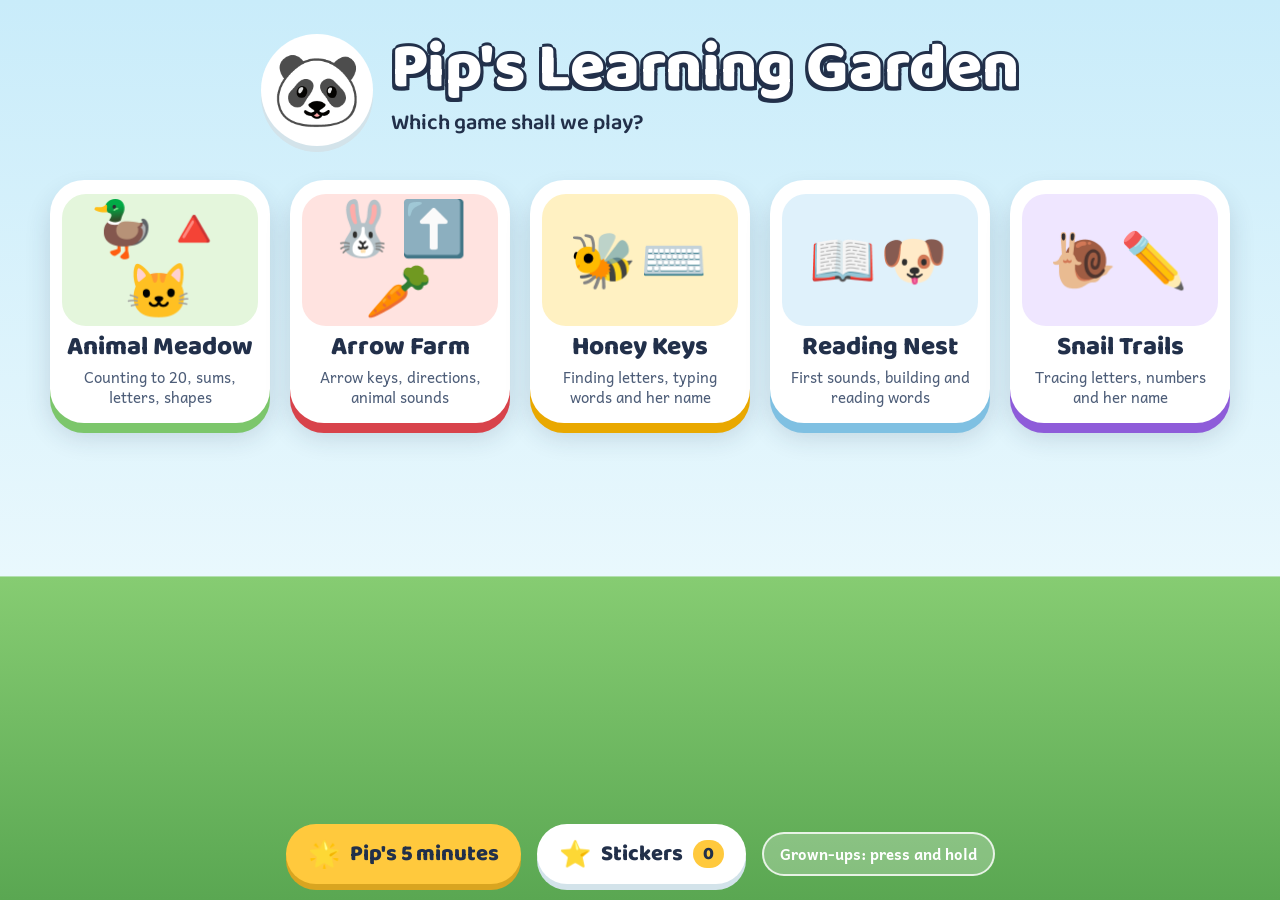
==== commit c352c69b: "Add Plan the path, Pip's 5 minutes, Spell it and recorded name - Arrow Farm: Plan the path mode (bui" ====
--- a/index.html
+++ b/index.html
@@ -86,6 +86,14 @@
 .pill:hover { transform: translateY(-3px); }
 .pill .emoji { font-size: 26px; }
 .badge { background: var(--sun); border-radius: 999px; padding: 0 10px; font-size: 18px; }
+.pill.five { background: var(--sun); box-shadow: 0 6px 0 #d9a520; }
+/* "Next game" during Pip's 5 minutes: floats over the game's reward screen */
+.next-btn { position: fixed; z-index: 6; top: max(14px, env(safe-area-inset-top, 0px)); right: max(16px, env(safe-area-inset-right, 0px));
+  border: 0; border-radius: 999px; padding: 12px 22px; background: var(--sun); box-shadow: 0 6px 0 #d9a520, 0 10px 20px rgba(34, 48, 74, .2);
+  font-family: var(--font-display); font-weight: 800; font-size: 22px; display: inline-flex; align-items: center; gap: 10px; animation: nudge 1.4s ease-in-out infinite; }
+@keyframes nudge { 50% { transform: translateY(-4px) scale(1.04); } }
+.rec-block { margin-top: 10px; padding: 10px 14px; border-radius: 14px; background: #f5f9fb; }
+.rec-label { font-weight: 700; min-width: 92px; }
 .grownup { touch-action: none; position: relative; overflow: hidden; border: 2px solid rgba(255,255,255,.8); border-radius: 999px; padding: 8px 16px; background: rgba(255,255,255,.25); color: var(--paper); font-size: 15px; font-weight: 700; }
 .grownup .fill { position: absolute; inset: 0; background: rgba(255,255,255,.5); transform: scaleX(0); transform-origin: left; }
 .grownup.holding .fill { transform: scaleX(1); transition: transform 1.5s linear; }
@@ -150,6 +158,7 @@
   .door-skills { display: none; }
   .pill { padding: 8px 16px; font-size: 18px; }
   .round-btn { width: 48px; height: 48px; font-size: 22px; }
+  .next-btn { font-size: 17px; padding: 8px 16px; top: max(8px, env(safe-area-inset-top, 0px)); }
   .book { padding: 14px; gap: 10px; grid-template-columns: repeat(auto-fill, minmax(72px, 1fr)); }
   .slotb { font-size: 42px; border-radius: 18px; }
 }
@@ -189,6 +198,7 @@
       </button>
     </div>
     <div class="hub-foot">
+      <button class="pill five" id="fiveBtn"><span class="emoji">🌟</span> Pip's 5 minutes</button>
       <button class="pill" id="hubBook"><span class="emoji">⭐</span> Stickers <span class="badge" id="hubStickerCount">0</span></button>
       <button class="grownup" id="grownBtn" title="Press and hold to open settings and progress"><span class="fill"></span><span>Grown-ups: press and hold</span></button>
     </div>
@@ -209,6 +219,7 @@
 <div class="game-host" id="host-honey" hidden></div>
 <div class="game-host" id="host-reading" hidden></div>
 <div class="game-host" id="host-trace" hidden></div>
+<button class="next-btn" id="nextBtn" hidden></button>
 
 <div class="sheet-wrap" id="sheetWrap" hidden>
   <div class="sheet" role="dialog" aria-modal="true" aria-labelledby="sheetTitle">
@@ -224,6 +235,12 @@
     <div class="field"><label for="firstName" style="padding:0"><span>First name</span></label><input type="text" id="firstName" autocomplete="off" spellcheck="false"></div>
     <div class="field"><label for="lastName" style="padding:0"><span>Surname</span></label><input type="text" id="lastName" autocomplete="off" spellcheck="false"></div>
     <p>Write it with capitals the way it should look. Honey Keys teaches her to type it; Reading Nest asks her to find it among other names.</p>
+    <div class="rec-block">
+      <b>Her name in your voice</b>
+      <div class="row" id="recFirst"></div>
+      <div class="row" id="recLast"></div>
+      <p id="recNote">Computer voices often get names wrong. Record her name once and Pip plays your recording whenever it says it. Say just the name, close to the microphone.</p>
+    </div>
     <div class="field"><label for="myWords" style="padding:0"><span>My words: one per line (family, pets, friends)</span></label><textarea id="myWords" spellcheck="false" placeholder="Mom&#10;Dad&#10;Gogo"></textarea></div>
 
     <h4>Pip's voice</h4>
@@ -924,6 +941,27 @@
 .key.pressed { transform: translateY(6px); box-shadow: 0 2px 0 #b7c6d3, inset 0 0 0 3px #e6eef5; background: #e9f6ff; }
 .key.hint { background: var(--wheat); animation: glow 1s ease-in-out infinite; }
 
+/* Plan the path: Undo and Go sit in the two empty corners of the arrow pad; the plan is a row of arrow cards */
+.key.undo { grid-column: 1; grid-row: 1; }
+.key.go { grid-column: 3; grid-row: 1; background: #d3f3dc; }
+.key.go svg path { fill: var(--ok); }
+.side { display: flex; flex-direction: column; align-items: center; gap: 12px; flex: none; }
+.plan { display: flex; flex-wrap: wrap; align-content: flex-start; gap: 6px; width: calc(3 * clamp(76px, 8vw, 104px) + 20px); min-height: 58px;
+  padding: 8px; border-radius: 16px; background: rgba(255, 255, 255, .78); border: 3px dashed rgba(34, 48, 74, .22); }
+.plan:empty::before { content: "Your plan goes here"; color: var(--ink-soft); font-family: var(--font-display); font-weight: 800; font-size: 16px; padding: 6px 4px; }
+.card { width: 42px; height: 42px; border-radius: 10px; background: var(--paper); box-shadow: 0 3px 0 #b7c6d3; display: grid; place-items: center; transition: transform .15s, background .15s; }
+.card svg { width: 26px; height: 26px; }
+.card svg path { fill: var(--ink); }
+.card.new { animation: pop .25s ease; }
+.card.now { background: var(--wheat); transform: translateY(-4px); }
+.card.done { opacity: .45; }
+.card.bad { background: #ffd6d6; box-shadow: 0 3px 0 #e07a7a; animation: wiggle .45s ease; }
+.modes { display: flex; gap: 12px; flex-wrap: wrap; justify-content: center; margin-top: 1vh; }
+.mode { border: 0; border-radius: 999px; padding: 10px 20px; background: rgba(255, 255, 255, .7); box-shadow: 0 5px 0 rgba(34, 48, 74, .12);
+  font-family: var(--font-display); font-weight: 800; font-size: 20px; display: inline-flex; align-items: center; gap: 8px; }
+.mode .emoji { font-size: 24px; }
+.mode.sel { background: var(--wheat); box-shadow: 0 5px 0 #d9a520, 0 0 0 4px var(--paper); }
+
 /* Reward + book */
 .eyebrow { font-family: var(--font-display); font-weight: 800; letter-spacing: .12em; text-transform: uppercase; font-size: 18px; margin: 0; color: var(--ink-soft); }
 .sticker-big {
@@ -1042,6 +1080,14 @@
   .pick .emoji { font-size: 50px; }
   .pick span:last-child { font-size: 16px; }
   .how { margin-top: 4px; padding: 8px 16px; font-size: 18px; }
+  .side { gap: 6px; }
+  .plan { width: calc(3 * 68px + 16px); min-height: 44px; padding: 5px; gap: 4px; border-width: 2px; border-radius: 12px; }
+  .plan:empty::before { font-size: 13px; padding: 4px; }
+  .card { width: 32px; height: 32px; border-radius: 8px; }
+  .card svg { width: 20px; height: 20px; }
+  .modes { margin-top: 2px; gap: 8px; }
+  .mode { padding: 6px 14px; font-size: 16px; box-shadow: 0 4px 0 rgba(34, 48, 74, .12); }
+  .mode .emoji { font-size: 20px; }
 }
 </style>
 
@@ -1058,6 +1104,10 @@
       </div>
     </div>
     <div class="pickers" id="pickers"></div>
+    <div class="modes" id="modes">
+      <button class="mode" data-mode="hop" tabindex="-1"><span class="emoji">🐾</span> Hop around</button>
+      <button class="mode" data-mode="plan" tabindex="-1"><span class="emoji">🧩</span> Plan the path</button>
+    </div>
     <div class="how">
       <div><span class="kbd">←</span><span class="kbd">→</span> choose</div>
       <div><span class="kbd space">space</span> play</div>
@@ -1081,11 +1131,16 @@
     </div>
     <div class="field-row">
       <div class="board" id="board" style="--n:5"></div>
+      <div class="side">
+      <div class="plan" id="plan" hidden aria-label="Your plan"></div>
       <div class="pad" id="pad">
         <button class="key up" data-key="ArrowUp" tabindex="-1" aria-label="Up"><svg viewBox="0 0 24 24"><path d="M12 3 22 15h-6v6H8v-6H2z"/></svg><span>Up</span></button>
         <button class="key left" data-key="ArrowLeft" tabindex="-1" aria-label="Left"><svg viewBox="0 0 24 24"><path d="M3 12 15 2v6h6v8h-6v6z"/></svg><span>Left</span></button>
         <button class="key down" data-key="ArrowDown" tabindex="-1" aria-label="Down"><svg viewBox="0 0 24 24"><path d="M12 21 2 9h6V3h8v6h6z"/></svg><span>Down</span></button>
         <button class="key right" data-key="ArrowRight" tabindex="-1" aria-label="Right"><svg viewBox="0 0 24 24"><path d="M21 12 9 22v-6H3V8h6V2z"/></svg><span>Right</span></button>
+        <button class="key undo" data-act="undo" tabindex="-1" aria-label="Undo" hidden><svg viewBox="0 0 24 24"><path d="M10 4 3 10.5 10 17v-4h4a4 4 0 0 1 0 8h-2v3h2a7 7 0 0 0 0-14h-4z"/></svg><span>Undo</span></button>
+        <button class="key go" data-act="go" tabindex="-1" aria-label="Go" hidden><svg viewBox="0 0 24 24"><path d="M6 3v18l15-9z"/></svg><span>Go!</span></button>
+      </div>
       </div>
     </div>
   </section>
@@ -1196,7 +1251,7 @@
 .home-head { display: flex; align-items: center; gap: 18px; margin-top: 2vh; }
 .home-head .pip { width: 104px; height: 104px; font-size: 66px; }
 .home-sub { font-family: var(--font-display); font-weight: 600; font-size: 22px; margin: 6px 0 0; }
-.tiles { display: grid; grid-template-columns: repeat(4, minmax(0, 210px)); gap: 22px; justify-content: center; width: 100%; margin-top: 3vh; }
+.tiles { display: grid; grid-template-columns: repeat(auto-fit, 196px); gap: 22px; justify-content: center; width: 100%; margin-top: 3vh; }
 .tile { border: 0; border-radius: 34px; padding: 18px 12px 14px; background: var(--paper);
   box-shadow: 0 10px 0 var(--edge), 0 14px 24px rgba(42,42,74,.14);
   display: flex; flex-direction: column; align-items: center; gap: 10px; min-height: 220px; transition: transform .15s; }
@@ -1205,6 +1260,9 @@
 .tile-name { font-family: var(--font-display); font-weight: 800; font-size: 25px; line-height: 1; }
 .t-hunt { --wash: #fff0c4; --edge: #f0c24a; }
 .t-words { --wash: #e2f4e7; --edge: #8ccf9f; }
+.t-spell { --wash: #ffe8d6; --edge: #f0a35e; }
+.art-spell { display: grid; justify-items: center; gap: 4px; font-family: var(--font-read); font-weight: 700; font-size: 30px; letter-spacing: .08em; }
+.art-spell .emoji { font-size: 42px; letter-spacing: 0; }
 .t-name { --wash: #ffe0e8; --edge: #ef8fa3; }
 .t-mine { --wash: #e4e8ff; --edge: #9aa6ea; }
 .art-keys { display: flex; gap: 6px; }
@@ -1380,6 +1438,10 @@
   .art-word { font-size: 26px; }
   .art-word .emoji { font-size: 36px; }
   .art-name { font-size: 22px; }
+  .tiles { grid-template-columns: repeat(auto-fit, 136px); gap: 10px; }
+  .art-spell { font-size: 22px; }
+  .art-spell .emoji { font-size: 30px; }
+  .art-name span { font-size: 14px !important; line-height: 1.25; } /* the "Ask a grown-up" message */
 }
 </style>
 
@@ -1397,6 +1459,10 @@
       <button class="tile t-hunt" data-act="hunt" aria-label="Letter hunt">
         <div class="tile-art"><div class="art-keys"><span>A</span><span class="lit">S</span><span>D</span></div></div>
         <span class="tile-name">Letter hunt</span>
+      </button>
+      <button class="tile t-spell" data-act="spell" aria-label="Spell it">
+        <div class="tile-art art-spell"><span class="emoji">👂</span>c_t</div>
+        <span class="tile-name">Spell it</span>
       </button>
       <button class="tile t-words" data-act="words" aria-label="Animal words">
         <div class="tile-art art-word"><span class="emoji">🐱</span>cat</div>
@@ -2107,9 +2173,57 @@
     voice = (settings.voiceName && vs.find(v => v.name === settings.voiceName)) || vs[0] || null;
   }
   if (synth) { chooseVoice(); synth.addEventListener("voiceschanged", chooseVoice); }
+  /* ---------- Her name, in your voice ----------
+     A grown-up can record her first name and surname. When a line Pip says mentions them,
+     that part plays the recording instead of the computer voice. */
+  const nameAudio = shared.get("nameAudio", {});
+  const saveNameAudio = () => shared.set("nameAudio", nameAudio);
+  let clip = null;
+  function playClip(url) {
+    return new Promise(res => {
+      try {
+        clip = new Audio(url);
+        const done = () => { clearTimeout(guard); res(); };
+        const guard = setTimeout(done, 5000);
+        clip.onended = done; clip.onerror = done;
+        clip.play().catch(done);
+      } catch (e) { res(); }
+    });
+  }
+  const escRe = s => s.replace(/[.*+?^${}()|[\]\\]/g, "\\$&");
+  function nameParts(text) {
+    const names = [["first", settings.first], ["last", settings.last]].map(([k, n]) => [k, (n || "").trim()]).filter(([k, n]) => n && nameAudio[k]);
+    if (!names.length) return null;
+    const re = new RegExp(`(?<!\\p{L})(${names.map(([, n]) => escRe(n)).join("|")})(?!\\p{L})`, "giu");
+    const parts = [];
+    let last = 0, m;
+    while ((m = re.exec(text))) {
+      if (m.index > last) parts.push({ text: text.slice(last, m.index) });
+      const k = names.find(([, n]) => n.toLowerCase() === m[1].toLowerCase())[0];
+      parts.push({ clip: nameAudio[k] });
+      last = m.index + m[1].length;
+    }
+    if (!parts.length) return null;
+    if (last < text.length) parts.push({ text: text.slice(last) });
+    return parts;
+  }
+
   let speechToken = 0;
-  function stopSpeech() { speechToken++; if (synth) synth.cancel(); }
+  function stopSpeech() { speechToken++; if (synth) synth.cancel(); if (clip) { clip.pause(); clip = null; } }
   function speakOne(text, onstart) {
+    const parts = settings.voice ? nameParts(text) : null;
+    return parts ? speakParts(parts, onstart) : speakText(text, onstart);
+  }
+  async function speakParts(parts, onstart) {
+    const tok = speechToken;
+    onstart && onstart();
+    for (const p of parts) {
+      if (tok !== speechToken) return;
+      if (p.clip) await playClip(p.clip);
+      else if (/[\p{L}\p{N}]/u.test(p.text)) await speakText(p.text);
+    }
+  }
+  function speakText(text, onstart) {
     return new Promise(res => {
       if (!settings.voice || !synth) { onstart && onstart(); setTimeout(res, Math.max(450, text.length * 60)); return; }
       const u = new SpeechSynthesisUtterance(text);
@@ -2223,6 +2337,8 @@
     activeGame: () => active,
     registerProgress(id, groups) { games[id].progress = groups; },
     goHub: () => Pip.showHub(),
+    nameAudio, saveNameAudio, playClip,
+    roundDone: null,
     openGrownups: () => Pip.onGrownups && Pip.onGrownups(),
     onHub: null, onGrownups: null
   };
@@ -2725,6 +2841,7 @@
   }
 
   function finishRound() {
+    if (Pip.roundDone) Pip.roundDone(); // lets Pip's 5 minutes know this round is over
     const g = game;
     const before = levels[g.id];
     if (g.good >= 4) levels[g.id] = Math.min(MAX_LEVEL[g.id] || 3, before + 1);
@@ -2805,7 +2922,8 @@
       levels = Object.assign({ count: 1, sums: 1, letters: 1, shapes: 1, patterns: 1 }, store.get("levels", {}));
       goHome();
     },
-    leave() { game = null; stopSpeech(); }
+    leave() { game = null; stopSpeech(); },
+    play(act) { startActivity(act); }
   });
   renderHome();
 });
@@ -2827,9 +2945,10 @@
   /* ---------- Saved settings ---------- */
   const store = Pip.storeFor("arrow");
   const TYPES = ["snack", "numbers", "sounds", "letters"];
-  const settings = Object.assign({ voice: true, sfx: true, sayDir: true, rate: 0.9, animal: 0 }, store.get("settings", {}));
+  const settings = Object.assign({ voice: true, sfx: true, sayDir: true, rate: 0.9, animal: 0, mode: "hop" }, store.get("settings", {}));
   settings.enabled = Object.assign({ snack: true, numbers: true, sounds: true, letters: true }, settings.enabled || {});
   let level = store.get("level", 1);
+  let planLevel = store.get("planLevel", 1); // Plan the path climbs its own levels
   const stickers = Pip.stickers;
   const saveSettings = () => store.set("settings", settings);
 
@@ -2933,7 +3052,13 @@
       `<button class="pick${i === settings.animal ? " sel" : ""}" data-i="${i}" tabindex="-1" aria-label="${a.name}"><span class="emoji">${a.e}</span><span>${a.name}</span></button>`).join("");
     $("#stickerCount").textContent = Object.keys(stickers).length;
     gate.querySelector(".emoji").textContent = ANIMALS[settings.animal].e;
-  }
+    root.querySelectorAll(".mode").forEach(b => b.classList.toggle("sel", b.dataset.mode === settings.mode));
+  }
+  function setMode(m) {
+    settings.mode = m; saveSettings(); renderStart(); sfx("step");
+    say(m === "plan" ? "Plan the path! Make a plan with the arrows, then press Go." : "Hop around!");
+  }
+  $("#modes").addEventListener("click", e => { const b = e.target.closest(".mode"); if (b) setMode(b.dataset.mode); });
   function choose(i, speak = true) {
     settings.animal = (i + ANIMALS.length) % ANIMALS.length; saveSettings();
     renderStart(); sfx("step");
@@ -2961,13 +3086,13 @@
 
   function startRound() {
     stopSpeech();
-    const types = TYPES.filter(t => settings.enabled[t]);
+    const types = settings.mode === "plan" ? ["plan"] : TYPES.filter(t => settings.enabled[t]);
     let order = [];
     while (order.length < ROUND) order = order.concat(shuffle(types));
     game = { order: order.slice(0, ROUND), i: 0, results: [], hints: 0, startLevel: level, hero: ANIMALS[settings.animal] };
     show("play");
     renderPaws($("#paws"), game.results);
-    say(`Let's go, ${game.hero.name}!`).then(ok => { if (ok !== false && game) nextPuzzle(); });
+    say(settings.mode === "plan" ? `Let's make plans, ${game.hero.name}!` : `Let's go, ${game.hero.name}!`).then(ok => { if (ok !== false && game) nextPuzzle(); });
   }
 
   const key = (x, y) => x + "," + y;
@@ -2986,6 +3111,7 @@
   }
 
   function makePuzzle(type) {
+    if (type === "plan") return makePlanPuzzle();
     const cfg = LEVELS[level], n = cfg.n, hero = game.hero;
     for (let attempt = 0; attempt < 200; attempt++) {
       const player = { x: rand(n), y: rand(n) };
@@ -3021,7 +3147,7 @@
 
   function currentTarget() {
     if (!P) return null;
-    if (P.type === "snack") return P.items.find(i => i.target);
+    if (P.type === "snack" || P.type === "plan") return P.items.find(i => i.target);
     if (P.type === "sounds") return P.goal;
     return P.items.find(i => i.order === P.next);
   }
@@ -3053,6 +3179,7 @@
     const t = P.type, hero = game.hero;
     let html = "";
     if (t === "snack") html = `Help ${hero.name} find the ${hero.f}! <span class="goal emoji">${hero.food}</span>`;
+    else if (t === "plan") html = `Plan the way to the ${hero.f}! <span class="goal emoji">${hero.food}</span>`;
     else if (t === "sounds") html = `Who says “${P.goal.sound}”?`;
     else if (P.next >= P.items.length) html = "You did it!";
     else {
@@ -3064,6 +3191,7 @@
 
   function introText() {
     const hero = game.hero;
+    if (P.type === "plan") return game.i === 0 ? `Plan the path! Tap the arrows to make a plan for ${hero.name}. Then press Go!` : `Make a plan to reach the ${hero.f}.`;
     if (P.type === "snack") return `${hero.name} is hungry! Use the arrows to find the ${hero.f}.`;
     if (P.type === "sounds") return `Who says ${P.goal.sound}? Hop over to that animal!`;
     if (P.type === "numbers") return `Hop on the numbers in order. Start with one!`;
@@ -3080,6 +3208,10 @@
   function nextPuzzle() {
     P = makePuzzle(game.order[game.i]);
     renderBoard(); setPrompt(); clearHint();
+    const planning = P.type === "plan";
+    $("#plan").hidden = !planning;
+    root.querySelectorAll(".key.undo, .key.go").forEach(b => { b.hidden = !planning; });
+    if (planning) renderPlan();
     intro();
   }
 
@@ -3097,6 +3229,7 @@
 
   function move(k) {
     if (!P || P.locked || moving) return;
+    if (P.type === "plan") return addStep(k);
     const d = DIRS[k];
     pressKey(k);
     armIdle();
@@ -3171,23 +3304,153 @@
     if (g.i >= ROUND) finishRound(); else nextPuzzle();
   }
 
+  /* ---------- Plan the path (early coding) ----------
+     She lines up arrow cards first, then presses Go and the animal follows them one by one.
+     If it bumps into something or stops short, it goes back to the start and she fixes the plan. */
+  const PLAN_LEVELS = {
+    1: { n: 5, trees: 0, min: 2, max: 3 },
+    2: { n: 5, trees: 3, min: 3, max: 5 },
+    3: { n: 6, trees: 6, min: 4, max: 7 }
+  };
+  const ARROW_PATH = { ArrowUp: "M12 3 22 15h-6v6H8v-6H2z", ArrowLeft: "M3 12 15 2v6h6v8h-6v6z", ArrowDown: "M12 21 2 9h6V3h8v6h6z", ArrowRight: "M21 12 9 22v-6H3V8h6V2z" };
+  const MAX_PLAN = 12;
+  function makePlanPuzzle() {
+    const cfg = PLAN_LEVELS[planLevel], n = cfg.n, hero = game.hero;
+    const lengths = Array.from({ length: cfg.max - cfg.min + 1 }, (_, i) => cfg.min + i);
+    // how many steps away the food is: lengths she has found hard come up more often
+    const steps = +memory.pick(lengths.map(d => "plan:" + d), 1)[0].slice(5);
+    for (let attempt = 0; attempt < 300; attempt++) {
+      const player = { x: rand(n), y: rand(n) };
+      const trees = new Set();
+      while (trees.size < cfg.trees) {
+        const t = { x: rand(n), y: rand(n) };
+        if (Math.abs(t.x - player.x) + Math.abs(t.y - player.y) > 1) trees.add(key(t.x, t.y));
+      }
+      const { dist } = flood(player, trees, n);
+      const spots = [...dist.entries()].filter(([, d]) => d === steps).map(([k]) => k.split(",").map(Number));
+      if (!spots.length) continue;
+      const [x, y] = pick(spots);
+      return { type: "plan", n, player, start: { ...player }, trees, steps, plan: [], runs: 0, running: false, planHint: false,
+        items: [{ pic: hero.food, target: true, label: hero.f, x, y }], next: 0, hinting: false, bumps: 0, hintsHere: 0, locked: false, goal: null };
+    }
+  }
+  function renderPlan(now = -1, bad = -1, fresh = -1) {
+    $("#plan").innerHTML = P.plan.map((k, i) => `<span class="card${i === now ? " now" : ""}${now > i ? " done" : ""}${i === bad ? " bad" : ""}${i === fresh ? " new" : ""}" aria-label="${DIRS[k].w}"><svg viewBox="0 0 24 24"><path d="${ARROW_PATH[k]}"/></svg></span>`).join("");
+  }
+  function addStep(k) {
+    if (P.running) return;
+    pressKey(k);
+    if (P.plan.length >= MAX_PLAN) { say("That's a long plan! Press Go to try it."); return; }
+    P.plan.push(k);
+    renderPlan(-1, -1, P.plan.length - 1);
+    sfx("step");
+    if (P.planHint) showPlanHint(false); else clearHint();
+    if (settings.sayDir) say(cap(DIRS[k].w) + "!");
+  }
+  function undoStep() {
+    if (!P || P.type !== "plan" || P.running || P.locked || !P.plan.length) return;
+    P.plan.pop();
+    renderPlan(); sfx("bump");
+    if (P.planHint) showPlanHint(false); else clearHint();
+  }
+  function clearTrail() { root.querySelectorAll("#board .cell.trail").forEach(c => c.classList.remove("trail")); }
+  // follow the plan on paper: where does it end, and does it bump into anything on the way?
+  function simulate(plan) {
+    let p = { ...P.start };
+    const t = P.items[0];
+    for (let i = 0; i < plan.length; i++) {
+      const d = DIRS[plan[i]], nx = p.x + d.dx, ny = p.y + d.dy;
+      if (nx < 0 || ny < 0 || nx >= P.n || ny >= P.n || P.trees.has(key(nx, ny))) return { pos: p, bumpAt: i };
+      p = { x: nx, y: ny };
+      if (p.x === t.x && p.y === t.y) return { pos: p, reachedAt: i };
+    }
+    return { pos: p };
+  }
+  async function runPlan() {
+    if (!P || P.type !== "plan" || P.running || P.locked) return;
+    const p = P, g = game;
+    if (!p.plan.length) { say("Tap some arrows first to make a plan!"); return; }
+    p.running = true;
+    pressKeyEl(".key.go"); clearHint();
+    p.player = { ...p.start }; placePlayer(); clearTrail();
+    say("Go!");
+    await wait(450);
+    const t = p.items[0];
+    for (let i = 0; i < p.plan.length; i++) {
+      if (g !== game || p !== P) return;
+      renderPlan(i);
+      const d = DIRS[p.plan[i]], nx = p.player.x + d.dx, ny = p.player.y + d.dy;
+      const out = nx < 0 || ny < 0 || nx >= p.n || ny >= p.n;
+      if (out || p.trees.has(key(nx, ny))) {
+        sfx("bump"); hopAnim("bonk");
+        const b = $("#board"); b.classList.remove("bump"); void b.offsetWidth; b.classList.add("bump");
+        renderPlan(-1, i);
+        return planFailed(out ? "Oops! The plan goes into the fence." : "Oops! The plan bumps into a tree.", i);
+      }
+      $(`[data-k="${key(p.player.x, p.player.y)}"]`).classList.add("trail");
+      p.player = { x: nx, y: ny }; placePlayer(); hopAnim("go"); sfx("step");
+      if (settings.sayDir) say(cap(d.w) + "!");
+      await wait(560);
+      if (nx === t.x && ny === t.y) {
+        renderPlan(p.plan.length);
+        p.running = false;
+        memory.result("plan:" + p.steps, p.runs === 0 && p.hintsHere === 0);
+        if (p.runs > 0) p.hintsHere = Math.max(p.hintsHere, 1); // a gold paw only when the first plan works
+        return won(p.runs === 0 ? `Your plan worked first time! Yum yum!` : `Your plan worked! Yum yum!`);
+      }
+    }
+    planFailed(`Not there yet! The plan needs more arrows.`, -1);
+  }
+  async function planFailed(text, bad) {
+    const p = P;
+    p.runs++; game.hints++;
+    await say(text);
+    if (p !== P) return;
+    await wait(250);
+    // back to the start, with the plan kept so she can fix it
+    p.player = { ...p.start }; placePlayer(); clearTrail();
+    p.running = false;
+    renderPlan(-1, bad);
+    if (p.runs >= 2) showPlanHint(true);
+    else say(bad >= 0 ? "Tap Undo to fix it, then press Go." : "Add more arrows, then press Go.");
+  }
+  // After two plans that don't work: show the arrow that goes wrong, or light up the next arrow to add
+  function showPlanHint(speak) {
+    const sim = simulate(P.plan);
+    clearHint();
+    P.planHint = true;
+    if (sim.bumpAt !== undefined) {
+      renderPlan(-1, sim.bumpAt);
+      root.querySelector(".key.undo").classList.add("hint");
+      if (speak) { P.hintsHere++; say(`That ${DIRS[P.plan[sim.bumpAt]].w} arrow bumps into something. Tap Undo${P.plan.length - sim.bumpAt > 1 ? " until it's gone" : ""}.`); }
+      return;
+    }
+    if (sim.reachedAt !== undefined) { root.querySelector(".key.go").classList.add("hint"); if (speak) say("That plan works! Press Go!"); return; }
+    const k = firstStep(P.items[0], sim.pos);
+    if (!k) return;
+    root.querySelector(`.key[data-key="${k}"]`).classList.add("hint");
+    if (speak) { P.hintsHere++; say(`Add the ${DIRS[k].w} arrow next!`); }
+  }
+  function pressKeyEl(sel) { const el = root.querySelector(sel); if (el) { el.classList.add("pressed"); setTimeout(() => el.classList.remove("pressed"), 160); } }
+
   /* ---------- Hints: light up the arrow that leads toward the goal ---------- */
   let idleTimer = null;
   function clearIdle() { clearTimeout(idleTimer); }
   function armIdle() {
     clearIdle();
+    if (P && P.type === "plan") return; // planning has its own hints, after a plan doesn't work
     idleTimer = setTimeout(() => { if (P && !P.locked && current === "play" && gate.hidden) { showHint(true); armIdle(); } }, 9000);
   }
   function clearHint() { root.querySelectorAll(".key.hint").forEach(k => k.classList.remove("hint")); }
-  function firstStep(target) {
+  function firstStep(target, from = P.player) {
     // prefer a path that steps around the wrong numbers, letters and animals
     const others = new Set(P.items.filter(i => i !== target && !i.done).map(i => key(i.x, i.y)));
     for (const blocked of [new Set([...P.trees, ...others]), P.trees]) {
-      const { prev } = flood(P.player, blocked, P.n);
+      const { prev } = flood(from, blocked, P.n);
       let k = key(target.x, target.y);
       if (!prev.has(k)) continue;
       let step = prev.get(k);
-      while (step && key(step[0], step[1]) !== key(P.player.x, P.player.y)) { k = key(step[0], step[1]); step = prev.get(k); }
+      while (step && key(step[0], step[1]) !== key(from.x, from.y)) { k = key(step[0], step[1]); step = prev.get(k); }
       return step ? step[2] : null;
     }
     return null;
@@ -3205,11 +3468,14 @@
   }
 
   function finishRound() {
+    if (Pip.roundDone) Pip.roundDone(); // lets Pip's 5 minutes know this round is over
     const g = game;
-    const before = level;
-    if (g.hints <= 1) level = Math.min(3, level + 1);
-    else if (g.hints >= 5) level = Math.max(1, level - 1);
-    store.set("level", level);
+    const planning = g.order[0] === "plan";
+    const before = planning ? planLevel : level;
+    let after = before;
+    if (g.hints <= 1) after = Math.min(3, before + 1);
+    else if (g.hints >= 5) after = Math.max(1, before - 1);
+    if (planning) { planLevel = after; store.set("planLevel", after); } else { level = after; store.set("level", after); }
     const missing = STICKERS.filter(s => !stickers[s[0]]);
     const s = pick(missing.length ? missing : STICKERS);
     stickers[s[0]] = (stickers[s[0]] || 0) + 1;
@@ -3219,7 +3485,7 @@
     el.textContent = s[0]; el.style.animation = "none"; void el.offsetWidth; el.style.animation = "";
     $("#rewardText").textContent = `You got ${article(s[1])} sticker!`;
     show("reward"); sfx("win");
-    const bigger = level > before ? " Next time the farm gets bigger!" : "";
+    const bigger = after > before ? (planning ? " Next time the paths get longer!" : " Next time the farm gets bigger!") : "";
     say(`Great hopping, ${g.hero.name}! You got ${article(s[1])} sticker!${bigger}${touch ? "" : " Press space to play again."}`);
   }
 
@@ -3241,7 +3507,10 @@
   });
 
   /* ---------- Buttons ---------- */
-  $("#pad").addEventListener("click", e => { const b = e.target.closest(".key"); if (b) move(b.dataset.key); });
+  $("#pad").addEventListener("click", e => {
+    const b = e.target.closest(".key"); if (!b) return;
+    if (b.dataset.act === "undo") undoStep(); else if (b.dataset.act === "go") runPlan(); else move(b.dataset.key);
+  });
   $("#homeBtn").addEventListener("click", goStart);
   $("#repeatBtn").addEventListener("click", () => { if (P && !P.locked) intro(); });
   $("#pipPlay").addEventListener("click", () => { if (P && !P.locked) intro(); });
@@ -3258,11 +3527,14 @@
     if (isArrow || e.key === " ") e.preventDefault(); // stop the page from scrolling
     if (!gate.hidden) { if (isGo || isArrow) openGate(); return; }
     if (current === "start") {
-      if (e.key === "ArrowLeft" && !e.repeat) choose(settings.animal - 1);
+      if ((e.key === "ArrowUp" || e.key === "ArrowDown") && !e.repeat) setMode(settings.mode === "plan" ? "hop" : "plan");
+      else if (e.key === "ArrowLeft" && !e.repeat) choose(settings.animal - 1);
       else if (e.key === "ArrowRight" && !e.repeat) choose(settings.animal + 1);
       else if (isGo) startRound();
     } else if (current === "play") {
       if (isArrow && !e.repeat) move(e.key);
+      else if (P && P.type === "plan" && isGo) runPlan();
+      else if (P && P.type === "plan" && e.key === "Backspace") { e.preventDefault(); undoStep(); }
     } else if (current === "reward") {
       if (isGo) startRound();
     } else if (current === "book") {
@@ -3274,7 +3546,8 @@
     { label: "Directions", prefix: "dir:", ids: ["up", "down", "left", "right"] },
     { label: "Animal sounds", prefix: "sound:", ids: SOUNDS.map(s => s[1]) },
     { label: "Numbers in order", prefix: "num:", ids: ["1", "2", "3", "4", "5"] },
-    { label: "Letters in order", prefix: "abc:", ids: ["A", "B", "C", "D", "E"] }
+    { label: "Letters in order", prefix: "abc:", ids: ["A", "B", "C", "D", "E"] },
+    { label: "Planning paths", prefix: "plan:", ids: ["2", "3", "4", "5", "6", "7"], show: d => `${d} steps` }
   ];
   Pip.registerProgress("arrow", PROGRESS);
 
@@ -3285,11 +3558,14 @@
       const st = store.get("settings", {});
       settings.enabled = Object.assign({ snack: true, numbers: true, sounds: true, letters: true }, st.enabled || {});
       if (st.sayDir !== undefined) settings.sayDir = st.sayDir;
+      if (st.mode) settings.mode = st.mode;
       level = store.get("level", 1);
+      planLevel = store.get("planLevel", 1);
       interacted = true; gate.hidden = true; // she already clicked to get here
       goStart();
     },
-    leave() { game = null; P = null; clearIdle(); clearHint(); stopSpeech(); }
+    leave() { game = null; P = null; clearIdle(); clearHint(); stopSpeech(); },
+    play(mode) { settings.mode = mode; saveSettings(); renderStart(); startRound(); }
   });
   renderStart();
 });
@@ -3312,10 +3588,10 @@
 
   /* ---------- Saved settings ---------- */
   const store = Pip.storeFor("honey");
-  const ACTS = ["hunt", "words", "name", "mine"];
-  const ACT_NAMES = { hunt: "Letter hunt", words: "Animal words", name: "My name", mine: "My words" };
+  const ACTS = ["hunt", "words", "spell", "name", "mine"];
+  const ACT_NAMES = { hunt: "Letter hunt", words: "Animal words", spell: "Spell it", name: "My name", mine: "My words" };
   const settings = Object.assign({ voice: true, sfx: true, rate: 0.9, glow: false, first: "", last: "", words: [] }, store.get("settings", {}));
-  let levels = Object.assign({ hunt: 1, words: 1, name: 1, mine: 1 }, store.get("levels", {}));
+  let levels = Object.assign({ hunt: 1, words: 1, spell: 1, name: 1, mine: 1 }, store.get("levels", {}));
   const stickers = Pip.stickers;
   const saveSettings = () => store.set("settings", settings);
 
@@ -3368,6 +3644,12 @@
     m: ["🐒", "monkey"], n: ["🦎", "newt"], o: ["🐙", "octopus"], p: ["🐷", "pig"], q: ["🐦", "quail"], r: ["🐰", "rabbit"],
     s: ["🐍", "snake"], t: ["🐯", "tiger"], u: ["🦄", "unicorn"], v: ["🦅", "vulture"], w: ["🐳", "whale"], x: ["🦊", "fox"],
     y: ["🐃", "yak"], z: ["🦓", "zebra"]
+  };
+  // Spell it: Pip says the word and she types it with nothing to copy. Only words spelled the way they sound.
+  const SPELL = {
+    short: [["cat", "🐱"], ["dog", "🐶"], ["pig", "🐷"], ["hen", "🐔"], ["fox", "🦊"], ["bus", "🚌"], ["sun", "☀️"], ["bed", "🛏️"], ["hat", "🎩"],
+      ["box", "📦"], ["cup", "🥤"], ["pen", "🖊️"], ["web", "🕸️"], ["mug", "☕"], ["van", "🚐"], ["bug", "🐛"], ["ten", "🔟"], ["map", "🗺️"]],
+    long: [["frog", "🐸"], ["crab", "🦀"], ["drum", "🥁"], ["flag", "🚩"], ["tent", "⛺"], ["milk", "🥛"], ["hand", "✋"], ["gift", "🎁"]]
   };
   const WORDS = {
     1: [["cat", "🐱"], ["dog", "🐶"], ["pig", "🐷"], ["cow", "🐮"], ["hen", "🐔"], ["fox", "🦊"], ["bee", "🐝"], ["ant", "🐜"], ["owl", "🦉"]],
@@ -3415,7 +3697,7 @@
   }
   function goHome(speak = true) { game = null; T = null; stopSpeech(); clearHelp(); setGlow(null); renderHome(); show("home"); if (speak && interacted) say("Pick a game!"); }
 
-  const tileWords = { hunt: "Letter hunt! Find the letters.", words: "Animal words!", name: "Type your name!", mine: "My words!" };
+  const tileWords = { spell: "Spell it! Listen and type.", hunt: "Letter hunt! Find the letters.", words: "Animal words!", name: "Type your name!", mine: "My words!" };
   root.querySelectorAll(".tile").forEach(t => {
     t.addEventListener("mouseenter", () => { if (interacted && !game) say(tileWords[t.dataset.act]); });
     t.addEventListener("click", () => startRound(t.dataset.act));
@@ -3438,6 +3720,10 @@
       return shuffle(picks).map(c => ({ kind: "hunt", text: lv === 3 ? c : c.toUpperCase(), letter: c }));
     }
     if (act === "words") return memory.pick(WORDS[lv].map(x => "word:" + x[0]), 4).map(id => WORDS[lv].find(x => x[0] === id.slice(5))).map(([w, e]) => ({ kind: "word", text: w, pic: e }));
+    if (act === "spell") {
+      const list = lv === 3 ? SPELL.long : SPELL.short;
+      return memory.pick(list.map(x => "spell:" + x[0]), 4).map(id => list.find(x => x[0] === id.slice(6))).map(([w, e]) => ({ kind: "spell", text: w, pic: e }));
+    }
     if (act === "mine") return shuffle(Pip.settings.words).slice(0, 4).map(w => ({ kind: "mine", text: w, pic: "💛" }));
     const first = Pip.settings.first.trim(), last = Pip.settings.last.trim();
     if (!last) return [first, first, first].map(t => ({ kind: "first", text: t, pic: "😊" }));
@@ -3476,7 +3762,7 @@
     if (item.kind === "hunt") {
       stage.innerHTML = `<div class="big-letter" id="bigLetter">${esc(item.text)}</div><div id="isFor" style="min-height:1.6em"></div>`;
     } else {
-      const ghost = game.level < 3;
+      const ghost = game.level < 3 && item.kind !== "spell"; // Spell it never shows faint letters
       stage.innerHTML = `<div class="stage-pic" id="pic">${item.pic}</div><div class="combs" id="combs">` +
         [...item.text].map(c => {
           const n = needs(c);
@@ -3493,6 +3779,7 @@
   function promptText() {
     const it = T.item;
     if (it.kind === "hunt") return it.text === it.text.toLowerCase() ? `Find the little ${it.text} on the keyboard!` : `Find the letter ${it.text} on the keyboard!`;
+    if (it.kind === "spell") return "Listen, then spell the word!";
     if (it.kind === "first") return "Type your name!";
     if (it.kind === "last") return "Now type your surname!";
     if (it.kind === "full") return "Type your whole name!";
@@ -3501,6 +3788,7 @@
   function introText() {
     const it = T.item;
     if (it.kind === "hunt") return it.text === it.text.toLowerCase() ? `Find the little ${L(it.letter)}. On the keyboard it looks like a big ${L(it.letter)}.` : `Find the letter ${L(it.letter)} on the keyboard!`;
+    if (it.kind === "spell") return `Can you spell ${it.text}? ${cap(it.text)}.`;
     if (it.kind === "first") return `Let's type your name! ${spell(it.text)}.`;
     if (it.kind === "last") return `Now let's type your surname! ${spell(it.text)}.`;
     if (it.kind === "full") return `Now your whole name! Press the long space bar between your names.`;
@@ -3521,7 +3809,8 @@
   function markNow() {
     const cs = combs();
     cs.forEach((c, i) => c.classList.toggle("now", i === T.pos));
-    const glowAlways = game.level === 1 || settings.glow || T.glowShown;
+    // in Spell it the key only lights up as help, after a pause or two wrong keys
+    const glowAlways = (T.item.kind !== "spell" && (game.level === 1 || settings.glow)) || T.glowShown;
     setGlow(glowAlways ? expected() : null);
   }
 
@@ -3531,7 +3820,7 @@
   function armHelp() {
     clearHelp();
     if (!T || T.locked) return;
-    const delay = game.level === 2 ? 5000 : 8000;
+    const delay = T.item.kind === "spell" ? (game.level === 1 ? 6000 : 9000) : game.level === 2 ? 5000 : 8000;
     helpTimer = setTimeout(() => {
       if (!T || T.locked || current !== "play" || !gate.hidden) return;
       giveHelp(true);
@@ -3572,6 +3861,7 @@
       const what = c === " " ? "the space bar" : L(c);
       const need = want === " " ? "the long space bar" : L(want);
       if (T.wrongHere >= 2) { giveHelp(false); say(`That's ${what}. Find ${need}. It's glowing!`); }
+      else if (T.item.kind === "spell") say(`That's ${what}. Listen: ${T.item.text}.`); // don't give the letter away
       else say(`That's ${what}. Can you find ${need}?`);
     }
   }
@@ -3593,11 +3883,12 @@
     sfx("win"); bees($("#combs"));
     const pic = $("#pic"); if (pic) pic.classList.add("dance");
     const it = T.item;
-    memory.result(it.kind === "word" ? "word:" + it.text : it.kind === "mine" ? "mine:" + it.text : "name:" + it.kind, T.help === 0);
+    memory.result(it.kind === "word" ? "word:" + it.text : it.kind === "spell" ? "spell:" + it.text : it.kind === "mine" ? "mine:" + it.text : "name:" + it.kind, T.help === 0);
     let line;
     if (it.kind === "first") line = `${spell(it.text)}. ${it.text}! That's your name!`;
     else if (it.kind === "last") line = `${spell(it.text)}. ${it.text}! That's your surname!`;
     else if (it.kind === "full") line = `${it.text}! You typed your whole name!`;
+    else if (it.kind === "spell") line = `${spell(it.text)}. ${cap(it.text)}! You spelled it!`;
     else line = `${spell(it.text)}. ${cap(it.text)}! Well done!`;
     finishItem(line);
   }
@@ -3616,6 +3907,7 @@
   }
 
   function finishRound() {
+    if (Pip.roundDone) Pip.roundDone(); // lets Pip's 5 minutes know this round is over
     const g = game, before = levels[g.act];
     if (g.help <= 2) levels[g.act] = Math.min(3, before + 1);
     else if (g.help >= 8) levels[g.act] = Math.max(1, before - 1);
@@ -3678,6 +3970,7 @@
     { label: "Finding keys", prefix: "key:", ids: "abcdefghijklmnopqrstuvwxyz".split(""), show: c => c.toUpperCase() },
     { label: "Her name", prefix: "name:", ids: () => Pip.settings.first ? (Pip.settings.last ? ["first", "last", "full"] : ["first"]) : [], show: k => ({ first: "first name", last: "surname", full: "whole name" })[k] },
     { label: "Animal words", prefix: "word:", ids: [1, 2, 3].flatMap(l => WORDS[l].map(x => x[0])) },
+    { label: "Spelling by ear", prefix: "spell:", ids: SPELL.short.concat(SPELL.long).map(x => x[0]) },
     { label: "My words", prefix: "mine:", ids: () => Pip.settings.words }
   ];
   Pip.registerProgress("honey", PROGRESS);
@@ -3687,11 +3980,12 @@
     enter() {
       const st = store.get("settings", {});
       if (st.glow !== undefined) settings.glow = st.glow;
-      levels = Object.assign({ hunt: 1, words: 1, name: 1, mine: 1 }, store.get("levels", {}));
+      levels = Object.assign({ hunt: 1, words: 1, spell: 1, name: 1, mine: 1 }, store.get("levels", {}));
       gate.hidden = true;
       goHome();
     },
-    leave() { goHome(false); }
+    leave() { goHome(false); },
+    play(act) { startRound(act); }
   });
   renderHome();
 });
@@ -4060,6 +4354,7 @@
 
   /* ---------- End of round ---------- */
   function finishRound() {
+    if (Pip.roundDone) Pip.roundDone(); // lets Pip's 5 minutes know this round is over
     const g = game, before = levels[g.act];
     const share = g.good / g.items.length;
     if (share >= 0.8) levels[g.act] = Math.min(3, before + 1);
@@ -4145,7 +4440,8 @@
       levels = Object.assign({ sounds: 1, build: 1, read: 1, sight: 1 }, store.get("levels", {}));
       goHome();
     },
-    leave() { game = null; stopSpeech(); }
+    leave() { game = null; stopSpeech(); },
+    play(act) { startRound(act); }
   });
   renderHome();
 });
@@ -4522,6 +4818,7 @@
   }
 
   function finishRound() {
+    if (Pip.roundDone) Pip.roundDone(); // lets Pip's 5 minutes know this round is over
     const g = game, before = levels[g.act], share = g.good / g.items.length;
     if (g.act === "name") memory.result("name:first", share >= 0.8);
     if (share >= 0.8) levels[g.act] = Math.min(3, before + 1);
@@ -4582,7 +4879,8 @@
       levels = Object.assign({ big: 1, small: 1, numbers: 1, name: 1 }, store.get("levels", {}));
       goHome();
     },
-    leave() { game = null; T = null; stopSpeech(); }
+    leave() { game = null; T = null; stopSpeech(); },
+    play(act) { startRound(act); }
   });
   renderHome();
 });
@@ -4606,8 +4904,9 @@
   const GAMES = {
     meadow: { name: "Animal Meadow", acts: [["count", "Counting (to 10, then to 20)"], ["sums", "Sums (more or less, adding, taking away, making 10)"], ["letters", "Letters"], ["shapes", "Shapes and colours"], ["patterns", "Patterns"]], levels: "levels", maxLevel: { count: 4, sums: 4 } },
     arrow: { name: "Arrow Farm", acts: [["snack", "Snack time"], ["numbers", "Number path"], ["sounds", "Who says moo?"], ["letters", "Letter path"]], level: "level",
+      extraLevels: [["planLevel", "Plan the path"]],
       extras: [["sayDir", "Say the direction on every step (\"Up!\", \"Left!\")", true]] },
-    honey: { name: "Honey Keys", acts: [], levels: "levels", levelNames: { hunt: "Letter hunt", words: "Animal words", name: "My name", mine: "My words" },
+    honey: { name: "Honey Keys", acts: [], levels: "levels", levelNames: { hunt: "Letter hunt", words: "Animal words", spell: "Spell it", name: "My name", mine: "My words" },
       extras: [["glow", "Always light up the next key (turn off once she knows the keyboard a bit)", false]] },
     reading: { name: "Reading Nest", acts: [["sounds", "First sounds"], ["build", "Build a word"], ["read", "Read it!"], ["sight", "Little words"]], levels: "levels" },
     trace: { name: "Snail Trails", acts: [["big", "Big letters"], ["small", "Small letters"], ["numbers", "Numbers"], ["name", "Writing her name"]], levels: "levels" }
@@ -4618,7 +4917,7 @@
 
   function show(id) { ["hubHome", "hubBookScreen"].forEach(s => { $("#" + s).hidden = s !== id; }); }
   function renderHub() { $("#hubStickerCount").textContent = Object.keys(stickers).length; show("hubHome"); }
-  Pip.onHub = () => { renderHub(); if (interacted) say("Which game shall we play?"); };
+  Pip.onHub = () => { endSession(); renderHub(); if (interacted) say("Which game shall we play?"); };
 
   const doorWords = { meadow: "Animal Meadow!", arrow: "Arrow Farm!", honey: "Honey Keys!", reading: "Reading Nest!", trace: "Snail Trails!" };
   document.querySelectorAll(".door").forEach(d => {
@@ -4721,7 +5020,7 @@
     for (const [id, g] of Object.entries(GAMES)) {
       const st = Pip.storeFor(id);
       let rows;
-      if (g.level) rows = [["All puzzles", st.get("level", 1)]];
+      if (g.level) rows = [["Hop around", st.get("level", 1)], ...(g.extraLevels || []).map(([k, n]) => [n, st.get(k, 1)])];
       else {
         const lv = st.get("levels", {});
         const names = g.levelNames || Object.fromEntries(g.acts);
@@ -4734,7 +5033,7 @@
   $("#resetLevels").addEventListener("click", () => {
     for (const [id, g] of Object.entries(GAMES)) {
       const st = Pip.storeFor(id);
-      if (g.level) st.set("level", 1); else st.set("levels", {});
+      if (g.level) { st.set("level", 1); (g.extraLevels || []).forEach(([k]) => st.set(k, 1)); } else st.set("levels", {});
     }
     renderLevels();
   });
@@ -4762,19 +5061,21 @@
     });
   }
 
-  let returnTo = null;
+  let returnTo = null, openedAt = 0;
   function openSheet(focusName) {
     stopSpeech();
     returnTo = Pip.activeGame();
+    openedAt = Date.now();
     $("#firstName").value = settings.first; $("#lastName").value = settings.last; $("#myWords").value = settings.words.join("\n");
     $("#optVoice").checked = settings.voice; $("#optSfx").checked = settings.sfx; $("#optRate").value = String(settings.rate);
-    fillVoices(); renderProgress(); resetMemRow(); renderGameOptions(); renderLevels(); resetStickerRow();
+    fillVoices(); renderRec("first"); renderRec("last"); renderProgress(); resetMemRow(); renderGameOptions(); renderLevels(); resetStickerRow();
     $("#sheetWrap").hidden = false;
     $(".sheet").scrollTop = 0;
     if (focusName) { $("#firstName").scrollIntoView({ block: "center" }); $("#firstName").focus(); }
     else $("#closeSheet").focus({ preventScroll: true });
   }
   function closeSheet() {
+    if (recorder) recorder.stop();
     settings.first = $("#firstName").value.trim().replace(/\s+/g, " ");
     settings.last = $("#lastName").value.trim().replace(/\s+/g, " ");
     settings.words = $("#myWords").value.split("\n").map(w => w.trim().replace(/\s+/g, " ")).filter(w => w && /\p{L}/u.test(w)).slice(0, 40);
@@ -4784,9 +5085,130 @@
     if (returnTo && Pip.games[returnTo].enter) Pip.games[returnTo].enter(); else renderHub();
   }
   $("#closeSheet").addEventListener("click", closeSheet);
+  // Lifting the finger after the long press sends a tap to whatever is now underneath it, which can be
+  // "Save and close" or the dimmed background. Ignore every tap in the corner's first moment.
+  $("#sheetWrap").addEventListener("click", e => { if (Date.now() - openedAt < 800) { e.stopPropagation(); e.preventDefault(); } }, true);
   $("#sheetWrap").addEventListener("click", e => { if (e.target.id === "sheetWrap") closeSheet(); });
   window.addEventListener("keydown", e => { if (e.key === "Escape" && !$("#sheetWrap").hidden) closeSheet(); });
   Pip.sheetOpen = () => !$("#sheetWrap").hidden;
+
+  /* ---------- Pip's 5 minutes ----------
+     Three short rounds back to back, one from each of the three games where she has the most to practise:
+     items she got wrong recently count most, then items due for a refresh, then things she hasn't tried. */
+  const ACTIVITIES = [
+    ["meadow", "count", "Counting", ["count:"]], ["meadow", "sums", "Sums", ["more:", "add:", "sub:", "bond:"]],
+    ["meadow", "letters", "Letters", ["letter:"]], ["meadow", "shapes", "Shapes", ["shape:", "colour:"]], ["meadow", "patterns", "Patterns", ["pattern:"]],
+    ["arrow", "hop", "Arrow Farm", ["sound:", "num:", "abc:", "dir:"]], ["arrow", "plan", "Plan the path", ["plan:"]],
+    ["honey", "hunt", "Letter hunt", ["key:"]], ["honey", "words", "Animal words", ["word:"]], ["honey", "spell", "Spell it", ["spell:"]], ["honey", "name", "Typing your name", ["name:"]],
+    ["reading", "sounds", "First sounds", ["snd:"]], ["reading", "build", "Build a word", ["word:"]], ["reading", "read", "Read it", ["read:"]], ["reading", "sight", "Little words", ["sight:"]],
+    ["trace", "big", "Big letters", ["up:"]], ["trace", "small", "Small letters", ["low:"]], ["trace", "numbers", "Writing numbers", ["num:"]], ["trace", "name", "Writing your name", ["name:"]]
+  ];
+  function needScore(gid, prefixes) {
+    const now = Date.now();
+    let work = 0, due = 0, seen = 0;
+    for (const [k, r] of Object.entries(Pip.memoryFor(gid).data)) {
+      if (!r.seen || !prefixes.some(p => k.startsWith(p))) continue;
+      seen++;
+      if (r.box <= 1 && r.wrong > 0) work++;
+      else if (r.box >= 2 && (now - r.last) / 864e5 >= [0, 0, 1, 2, 4, 8][r.box]) due++;
+    }
+    return work * 3 + due + (seen ? 0 : 1.5);
+  }
+  function available([gid, act]) {
+    const en = gameSettings(gid).enabled || {};
+    if (en[act] === false) return false;
+    if (act === "name" && !settings.first.trim()) return false;
+    return true;
+  }
+  function choosePicks() {
+    const scored = ACTIVITIES.filter(available).map(([game, act, label, pre]) => ({ game, act, label, score: needScore(game, pre) + Math.random() }));
+    scored.sort((a, b) => b.score - a.score);
+    const picks = [], used = new Set();
+    for (const s of scored) if (picks.length < 3 && !used.has(s.game)) { picks.push(s); used.add(s.game); }
+    return picks;
+  }
+  let session = null;
+  function endSession() { session = null; $("#nextBtn").hidden = true; }
+  function launch() {
+    const p = session.picks[session.i];
+    session.ready = false; session.nudged = false;
+    Pip.openGame(p.game);
+    Pip.games[p.game].play(p.act);
+  }
+  $("#fiveBtn").addEventListener("click", () => {
+    const picks = choosePicks();
+    if (!picks.length) return;
+    session = { picks, i: 0 };
+    stopSpeech();
+    say(`Pip's five minutes! First, ${picks[0].label}!`).then(() => { if (session && session.i === 0 && !Pip.activeGame()) launch(); });
+  });
+  Pip.roundDone = () => { if (session) session.ready = true; };
+  // the Next button shows only on the game's "Round finished" screen
+  setInterval(() => {
+    const btn = $("#nextBtn"), id = Pip.activeGame();
+    const show = !!(session && session.ready && id && !Pip.games[id].root.querySelector("#reward").hidden);
+    if (show && btn.hidden) {
+      const next = session.picks[session.i + 1];
+      btn.innerHTML = next ? `Next: ${next.label} <span class="emoji">➡️</span>` : `All done! <span class="emoji">⭐</span>`;
+      if (!session.nudged) {
+        session.nudged = true;
+        setTimeout(() => { if (session && !btn.hidden) say(next ? `Tap Next for ${next.label}!` : "That's Pip's five minutes! Tap All done."); }, 5000);
+      }
+    }
+    btn.hidden = !show;
+  }, 400);
+  $("#nextBtn").addEventListener("click", () => {
+    $("#nextBtn").hidden = true;
+    if (!session) return;
+    session.i++;
+    if (session.i < session.picks.length) { stopSpeech(); launch(); return; }
+    endSession();
+    Pip.goHub();
+    setTimeout(() => say("Well done! That's Pip's five minutes. See you next time!"), 400);
+  });
+
+  /* ---------- Her name in your voice ---------- */
+  let recorder = null;
+  function renderRec(which) {
+    const box = $(which === "first" ? "#recFirst" : "#recLast");
+    const has = !!Pip.nameAudio[which];
+    box.innerHTML = `<span class="rec-label">${which === "first" ? "First name" : "Surname"}</span>`
+      + `<button type="button" class="sbtn" data-rec="${which}">🎙️ ${has ? "Record again" : "Record"}</button>`
+      + (has ? `<button type="button" class="sbtn" data-play="${which}">▶ Play</button><button type="button" class="sbtn danger" data-del="${which}">Remove</button>` : "");
+  }
+  async function record(which, btn) {
+    if (recorder) { recorder.stop(); return; } // a second tap stops early
+    let stream;
+    try { stream = await navigator.mediaDevices.getUserMedia({ audio: true }); }
+    catch (e) {
+      $("#recNote").textContent = "The microphone isn't available here. Open Pip's Garden from its home-screen icon or the GitHub link, then allow the microphone when asked.";
+      return;
+    }
+    stopSpeech();
+    const chunks = [];
+    // a low bitrate is plenty for one spoken name and keeps it small enough to store on the phone
+    try { recorder = new MediaRecorder(stream, { audioBitsPerSecond: 32000 }); } catch (e) { recorder = new MediaRecorder(stream); }
+    recorder.ondataavailable = e => { if (e.data.size) chunks.push(e.data); };
+    let left = 3;
+    const tick = setInterval(() => { left--; if (left <= 0) { if (recorder && recorder.state === "recording") recorder.stop(); } else btn.textContent = `■ Stop (${left})`; }, 1000);
+    recorder.onstop = () => {
+      clearInterval(tick);
+      stream.getTracks().forEach(t => t.stop());
+      recorder = null;
+      if (!chunks.length) { renderRec(which); return; }
+      const fr = new FileReader();
+      fr.onload = () => { Pip.nameAudio[which] = fr.result; Pip.saveNameAudio(); renderRec(which); Pip.playClip(fr.result); };
+      fr.readAsDataURL(new Blob(chunks, { type: chunks[0].type || "audio/webm" }));
+    };
+    recorder.start();
+    btn.textContent = `■ Stop (${left})`;
+  }
+  ["#recFirst", "#recLast"].forEach(sel => $(sel).addEventListener("click", e => {
+    const b = e.target.closest("button"); if (!b) return;
+    if (b.dataset.rec) record(b.dataset.rec, b);
+    else if (b.dataset.play) Pip.playClip(Pip.nameAudio[b.dataset.play]);
+    else if (b.dataset.del) { delete Pip.nameAudio[b.dataset.del]; Pip.saveNameAudio(); renderRec(b.dataset.del); }
+  }));
 
   // Android's Back gesture takes her back to the garden instead of closing the app
   const openGame = Pip.openGame;
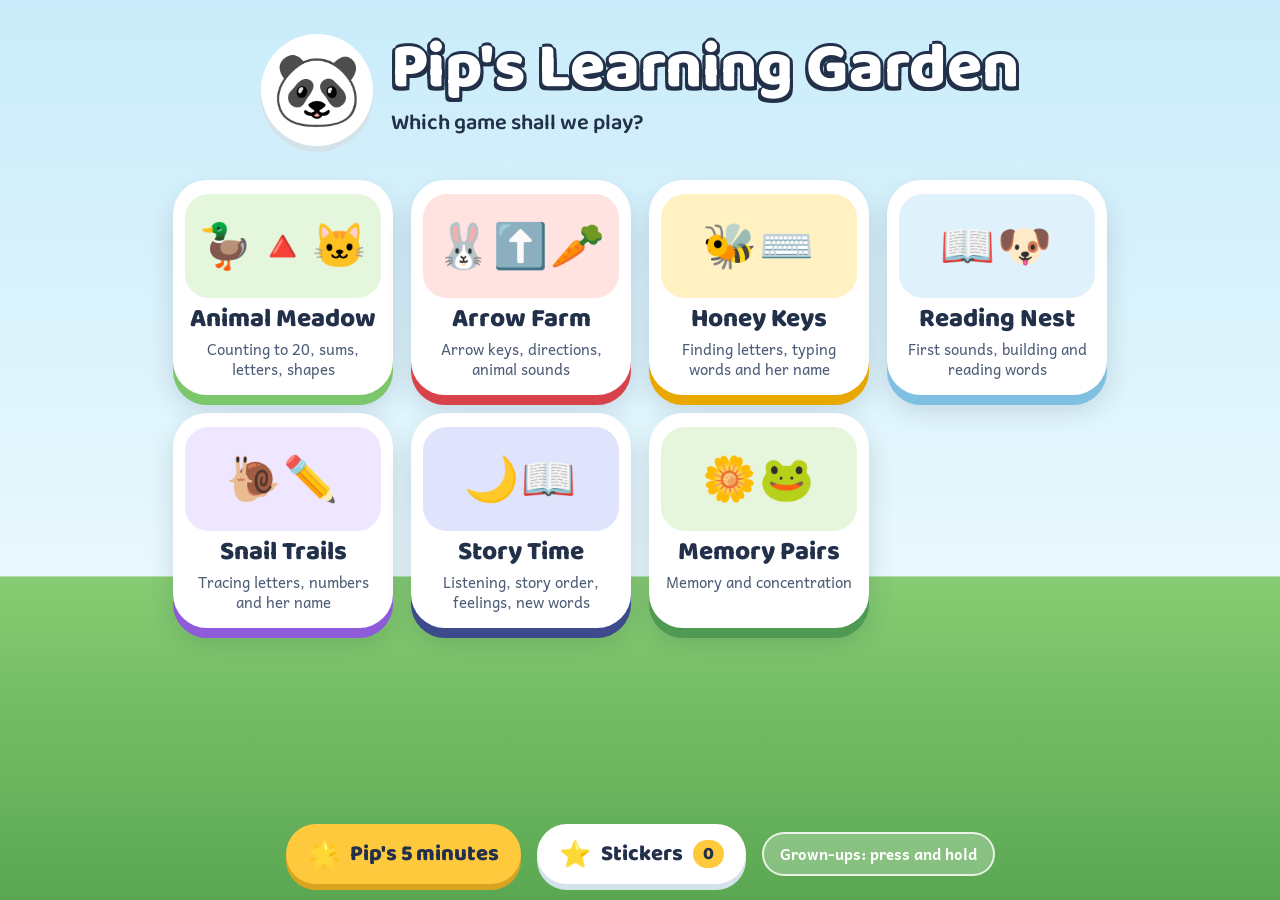
==== commit 964ffab0: "Add Story Time and Memory Pairs - Story Time: 12 short stories in three levels (three star her by na" ====
--- a/index.html
+++ b/index.html
@@ -63,7 +63,7 @@
 }
 .hub-sub { font-family: var(--font-display); font-weight: 600; font-size: 22px; margin: 6px 0 0; }
 
-.doors { display: grid; grid-template-columns: repeat(5, minmax(0, 220px)); gap: 20px; justify-content: center; width: 100%; margin-top: 2vh; }
+.doors { display: grid; grid-template-columns: repeat(4, minmax(0, 220px)); gap: 18px; justify-content: center; width: 100%; margin-top: 2vh; }
 .door {
   border: 0; border-radius: 34px; padding: 14px 12px 16px; background: var(--paper);
   box-shadow: 0 10px 0 var(--edge), 0 14px 26px rgba(34, 48, 74, .16);
@@ -71,7 +71,7 @@
 }
 .door:hover { transform: translateY(-6px) rotate(-1.2deg); }
 .door:active { transform: translateY(5px); }
-.door-art { width: 100%; height: 132px; border-radius: 24px; background: var(--wash); display: grid; place-items: center; font-family: var(--emoji); font-size: 54px; letter-spacing: 4px; }
+.door-art { width: 100%; height: 104px; border-radius: 24px; background: var(--wash); display: grid; place-items: center; font-family: var(--emoji); font-size: 44px; letter-spacing: 2px; white-space: nowrap; overflow: hidden; }
 .door-name { font-family: var(--font-display); font-weight: 800; font-size: 26px; line-height: 1; }
 .door-skills { font-size: 15px; color: var(--ink-soft); text-align: center; line-height: 1.3; min-height: 2.6em; }
 .d-meadow { --wash: #e4f6dc; --edge: #7cc66b; }
@@ -79,6 +79,8 @@
 .d-honey { --wash: #fff1c2; --edge: #e9a800; }
 .d-reading { --wash: #dff1fb; --edge: #7fc0e2; }
 .d-trace { --wash: #efe6ff; --edge: #8e5cd9; }
+.d-story { --wash: #dfe3fb; --edge: #3d4a8c; }
+.d-pairs { --wash: #e6f6dc; --edge: #4f9a52; }
 
 .hub-foot { margin-top: auto; display: flex; gap: 16px; align-items: center; flex-wrap: wrap; justify-content: center; }
 .pill { border: 0; border-radius: 999px; padding: 12px 22px; background: var(--paper); box-shadow: 0 6px 0 var(--paper-edge);
@@ -143,18 +145,20 @@
 .chip.good { background: #d3f1dc; color: #1c6a39; }
 .prog-note { font-size: 14px; }
 
-@media (max-width: 1100px) { .doors { grid-template-columns: repeat(3, minmax(0, 220px)); } }
+@media (max-width: 900px) { .doors { grid-template-columns: repeat(3, minmax(0, 220px)); } }
 /* Phone held sideways (the S10e gives about 760 x 360): everything on one screen, big enough for small fingers */
 @media (max-height: 520px) {
   .hub-screen { gap: 8px; padding-block: 8px; }
-  .hub-head { margin-top: 0; gap: 12px; }
-  .pip { width: 64px; height: 64px; font-size: 42px; box-shadow: 0 4px 0 var(--paper-edge); }
-  h1 { font-size: 34px; }
-  .hub-sub { font-size: 17px; margin-top: 2px; }
-  .doors { grid-template-columns: repeat(5, minmax(0, 134px)); gap: 10px; margin-top: 4px; }
+  .hub-head { margin-top: 0; gap: 10px; }
+  .pip { width: 50px; height: 50px; font-size: 33px; box-shadow: 0 4px 0 var(--paper-edge); }
+  h1 { font-size: 28px; }
+  .hub-sub { font-size: 15px; margin-top: 0; }
+  .doors { grid-template-columns: repeat(4, minmax(0, 150px)); gap: 8px 12px; margin-top: 0; }
   .door { padding: 8px 8px 10px; border-radius: 24px; box-shadow: 0 7px 0 var(--edge), 0 10px 18px rgba(34, 48, 74, .14); }
-  .door-art { height: 88px; font-size: 34px; letter-spacing: 1px; border-radius: 18px; }
-  .door-name { font-size: 17px; }
+  .door-art { height: 58px; font-size: 28px; letter-spacing: 1px; border-radius: 14px; }
+  .door-name { font-size: 15px; }
+  .door { padding: 6px 6px 7px; gap: 4px; border-radius: 18px; }
+  .hub-screen { gap: 6px; padding-block: 6px; }
   .door-skills { display: none; }
   .pill { padding: 8px 16px; font-size: 18px; }
   .round-btn { width: 48px; height: 48px; font-size: 22px; }
@@ -196,6 +200,14 @@
         <span class="door-art">🐌✏️</span><span class="door-name">Snail Trails</span>
         <span class="door-skills">Tracing letters, numbers and her name</span>
       </button>
+      <button class="door d-story" data-game="story" aria-label="Story Time">
+        <span class="door-art">🌙📖</span><span class="door-name">Story Time</span>
+        <span class="door-skills">Listening, story order, feelings, new words</span>
+      </button>
+      <button class="door d-pairs" data-game="pairs" aria-label="Memory Pairs">
+        <span class="door-art">🌼🐸</span><span class="door-name">Memory Pairs</span>
+        <span class="door-skills">Memory and concentration</span>
+      </button>
     </div>
     <div class="hub-foot">
       <button class="pill five" id="fiveBtn"><span class="emoji">🌟</span> Pip's 5 minutes</button>
@@ -219,6 +231,8 @@
 <div class="game-host" id="host-honey" hidden></div>
 <div class="game-host" id="host-reading" hidden></div>
 <div class="game-host" id="host-trace" hidden></div>
+<div class="game-host" id="host-story" hidden></div>
+<div class="game-host" id="host-pairs" hidden></div>
 <button class="next-btn" id="nextBtn" hidden></button>
 
 <div class="sheet-wrap" id="sheetWrap" hidden>
@@ -2123,6 +2137,451 @@
 </div>
 
 </template>
+<template id="tpl-story"><style>
+/* Layout: bedtime. A night sky with a moon; each story is a row of picture pages on a warm paper band,
+   with the sentence Pip is reading set large underneath. Deliberately dark, single world. */
+:host {
+  --night: #26305e;
+  --night-low: #3d4a8c;
+  --star: #fff3b0;
+  --paper: #fffaf0;
+  --paper-edge: #e8dcc0;
+  --lamp: #ffc857;
+  --lamp-deep: #e9a520;
+  --ink: #2a2a44;
+  --ink-soft: #5d5a72;
+  --ok: #2c9c5a;
+  --berry: #d9466f;
+  --font-display: "Baloo 2", "Arial Rounded MT Bold", "Trebuchet MS", system-ui, sans-serif;
+  --font-read: "Andika", "Century Gothic", "Segoe UI", system-ui, sans-serif;
+  --emoji: "Apple Color Emoji", "Segoe UI Emoji", "Noto Color Emoji", sans-serif;
+  display: block; height: 100%;
+  font-family: var(--font-read); font-size: 18px; color: var(--ink);
+  background: radial-gradient(circle at 85% 12%, rgba(255, 243, 176, .35) 0 60px, transparent 61px), linear-gradient(180deg, var(--night), var(--night-low));
+  user-select: none; -webkit-user-select: none; -webkit-tap-highlight-color: transparent; touch-action: manipulation;
+  color-scheme: dark;
+}
+*, *::before, *::after { box-sizing: border-box; }
+[hidden] { display: none !important; }
+button { font: inherit; color: inherit; cursor: pointer; }
+button:focus-visible { outline: 4px solid var(--lamp); outline-offset: 4px; }
+.emoji { font-family: var(--emoji); line-height: 1; }
+
+.scenery { position: fixed; inset: 0; pointer-events: none; overflow: hidden; }
+.moon { position: absolute; top: 5%; right: 6%; width: 74px; height: 74px; border-radius: 50%; background: var(--star); box-shadow: 0 0 40px rgba(255, 243, 176, .6); }
+.moon::after { content: ""; position: absolute; width: 74px; height: 74px; border-radius: 50%; background: var(--night); left: 22px; top: -10px; }
+.star { position: absolute; width: 5px; height: 5px; border-radius: 50%; background: var(--star); opacity: .8; animation: twinkle 3s ease-in-out infinite; }
+
+#app { position: relative; height: 100%; }
+.screen {
+  height: 100%; display: flex; flex-direction: column; align-items: center; gap: 12px;
+  padding-block: 14px;
+  padding-left: max(16px, env(safe-area-inset-left, 0px));
+  padding-right: max(16px, env(safe-area-inset-right, 0px));
+  overflow-y: auto;
+}
+.center { justify-content: center; text-align: center; }
+.pip { font-family: var(--emoji); line-height: 1; border: 0; border-radius: 50%; background: var(--paper); display: grid; place-items: center; box-shadow: 0 6px 0 var(--paper-edge); flex: none; }
+h1 { font-family: var(--font-display); font-weight: 800; font-size: clamp(42px, 6vw, 68px); line-height: .95; margin: 0; color: var(--lamp);
+  text-shadow: 0 4px 0 #141a3a, 3px 0 0 #141a3a, -3px 0 0 #141a3a, 0 -3px 0 #141a3a; }
+h2 { font-family: var(--font-display); font-weight: 800; font-size: clamp(30px, 4vw, 44px); margin: 0; line-height: 1.1; color: var(--paper); text-wrap: balance; }
+.pill { border: 0; border-radius: 999px; padding: 12px 22px; background: var(--paper); box-shadow: 0 6px 0 var(--paper-edge);
+  font-family: var(--font-display); font-weight: 800; font-size: 22px; display: inline-flex; align-items: center; gap: 10px; transition: transform .12s; }
+.pill:hover { transform: translateY(-3px); }
+.pill .emoji { font-size: 26px; }
+.pill.soft { background: rgba(255, 250, 240, .16); color: var(--paper); box-shadow: 0 5px 0 rgba(0, 0, 0, .2); }
+.badge { background: var(--lamp); border-radius: 999px; padding: 0 10px; font-size: 18px; }
+.round-btn { width: 60px; height: 60px; border-radius: 50%; border: 0; background: var(--paper); box-shadow: 0 6px 0 var(--paper-edge); font-family: var(--emoji); font-size: 28px; display: grid; place-items: center; flex: none; }
+.paws { display: flex; gap: 8px; flex-wrap: wrap; justify-content: center; }
+.paw { width: 40px; height: 40px; border-radius: 50%; background: rgba(255,255,255,.12); border: 3px dashed rgba(255,255,255,.3); display: grid; place-items: center; font-family: var(--emoji); font-size: 20px; }
+.paw.got { background: var(--paper); border: 3px solid var(--paper-edge); animation: pop .4s ease; }
+.paw.gold { background: var(--lamp); border-color: var(--lamp-deep); }
+.btn-row { display: flex; gap: 16px; flex-wrap: wrap; justify-content: center; }
+
+/* Home: a shelf of story books */
+.home-head { display: flex; align-items: center; gap: 18px; margin-top: 1vh; }
+.home-head .pip { width: 100px; height: 100px; font-size: 64px; }
+.home-sub { font-family: var(--font-display); font-weight: 600; font-size: 22px; margin: 6px 0 0; color: var(--paper); }
+.shelf { display: grid; grid-template-columns: repeat(6, minmax(0, 150px)); gap: 16px; justify-content: center; width: 100%; margin-top: 1vh; }
+.cover { position: relative; border: 0; border-radius: 10px 18px 18px 10px; padding: 12px 8px 10px 14px; background: var(--c, #e86f68);
+  box-shadow: inset 6px 0 0 rgba(0, 0, 0, .18), 0 7px 0 rgba(0, 0, 0, .25); display: flex; flex-direction: column; align-items: center; gap: 6px; min-height: 140px; transition: transform .15s; }
+.cover:hover { transform: translateY(-5px) rotate(-1.5deg); }
+.cover .emoji { font-size: 46px; margin-top: 4px; }
+.cover .t { font-family: var(--font-display); font-weight: 800; font-size: 16px; line-height: 1.1; color: #fff; text-align: center; text-shadow: 0 2px 0 rgba(0,0,0,.25); }
+.cover .done { position: absolute; top: -8px; right: -8px; font-size: 26px; }
+.cover.locked { filter: grayscale(.9) brightness(.55); cursor: default; }
+.cover.locked .t::after { content: " 🔒"; }
+.home-foot { margin-top: auto; display: flex; gap: 16px; align-items: center; flex-wrap: wrap; justify-content: center; }
+
+/* Play */
+.topbar { width: 100%; max-width: 1080px; display: flex; align-items: center; justify-content: space-between; gap: 12px; }
+.bubble-row { display: flex; align-items: center; gap: 14px; width: 100%; max-width: 1080px; }
+.bubble-row .pip { width: 66px; height: 66px; font-size: 44px; }
+.bubble { position: relative; flex: 1; min-width: 0; background: var(--paper); border-radius: 24px; padding: 12px 22px;
+  font-family: var(--font-display); font-weight: 800; font-size: clamp(22px, 2.8vw, 32px); line-height: 1.15; box-shadow: 0 6px 0 var(--paper-edge); text-wrap: balance; }
+.bubble::before { content: ""; position: absolute; left: -14px; top: 50%; margin-top: -12px; border: 12px solid transparent; border-right: 16px solid var(--paper); border-left: 0; }
+.stage { flex: 1; min-height: 0; width: 100%; max-width: 1080px; display: flex; flex-direction: column; align-items: center; justify-content: center; gap: 14px; }
+.scenes { display: flex; gap: 12px; justify-content: center; flex-wrap: wrap; }
+.scene { width: clamp(120px, 15vw, 170px); aspect-ratio: 4 / 3; border-radius: 16px; background: var(--paper); box-shadow: 0 6px 0 var(--paper-edge);
+  display: grid; place-items: center; font-family: var(--emoji); font-size: clamp(34px, 4.4vw, 52px); letter-spacing: 2px; position: relative; transition: transform .25s, opacity .25s, box-shadow .25s; opacity: .55; }
+.scene.on { opacity: 1; transform: translateY(-8px) scale(1.06); box-shadow: 0 6px 0 var(--lamp-deep), 0 0 0 6px var(--lamp); }
+.scene.seen { opacity: 1; }
+/* pictures made of three or more emoji get a little smaller so they stay on one line */
+.scene.busy, .slot.filled.busy, .card.busy { font-size: clamp(24px, 3vw, 38px); letter-spacing: 0; }
+.choice .pic.busy { font-size: clamp(32px, 3.8vw, 46px); }
+.scene .n { position: absolute; top: 6px; left: 8px; font-family: var(--font-display); font-weight: 800; font-size: 14px; color: var(--ink-soft); letter-spacing: 0; }
+.sentence { width: 100%; max-width: 900px; min-height: 2.6em; background: var(--paper); border-radius: 18px; padding: 10px 22px; text-align: center;
+  font-family: var(--font-read); font-weight: 700; font-size: clamp(22px, 2.8vw, 32px); line-height: 1.3; box-shadow: 0 6px 0 var(--paper-edge); text-wrap: balance; }
+.choices { display: flex; gap: 18px; justify-content: center; flex-wrap: wrap; width: 100%; }
+.choice { width: clamp(130px, 15vw, 180px); min-height: 130px; border: 0; border-radius: 24px; background: var(--paper);
+  box-shadow: 0 8px 0 var(--paper-edge); display: flex; flex-direction: column; align-items: center; justify-content: center; gap: 6px; padding: 12px 10px; transition: transform .15s, opacity .3s; }
+.choice:hover:not(:disabled) { transform: translateY(-5px); }
+.choice:disabled { cursor: default; }
+.choice .pic { font-family: var(--emoji); font-size: clamp(44px, 5.5vw, 64px); line-height: 1; }
+.choice .cap { font-family: var(--font-read); font-weight: 700; font-size: 18px; line-height: 1.2; text-align: center; }
+.choice.wrong { animation: wiggle .45s ease; opacity: .35; }
+.choice.right { box-shadow: 0 8px 0 var(--ok), 0 0 0 6px var(--ok); animation: bounce .6s ease; }
+.choice.hint { animation: glow 1.1s ease-in-out infinite; }
+/* putting the pictures in order */
+.slots { display: flex; gap: 14px; }
+.slot { width: clamp(120px, 15vw, 170px); aspect-ratio: 4 / 3; border-radius: 16px; border: 4px dashed rgba(255, 250, 240, .45); display: grid; place-items: center;
+  font-family: var(--font-display); font-weight: 800; font-size: 20px; color: rgba(255, 250, 240, .7); font-family: var(--font-display); }
+.slot.filled { border: 4px solid var(--ok); background: var(--paper); font-family: var(--emoji); font-size: clamp(34px, 4.4vw, 52px); letter-spacing: 2px; animation: pop .3s ease; }
+.cards { display: flex; gap: 14px; }
+.card { width: clamp(120px, 15vw, 170px); aspect-ratio: 4 / 3; border: 0; border-radius: 16px; background: var(--paper); box-shadow: 0 6px 0 var(--paper-edge);
+  font-family: var(--emoji); font-size: clamp(34px, 4.4vw, 52px); letter-spacing: 2px; transition: transform .15s, opacity .25s; }
+.card:hover:not(:disabled) { transform: translateY(-5px); }
+.card.used { opacity: .15; }
+.card.wrong { animation: wiggle .45s ease; }
+.card.hint { animation: glow 1.1s ease-in-out infinite; }
+
+/* Reward + book */
+.eyebrow { font-family: var(--font-display); font-weight: 800; letter-spacing: .12em; text-transform: uppercase; font-size: 18px; margin: 0; color: rgba(255, 250, 240, .75); }
+.sticker-big { font-family: var(--emoji); font-size: clamp(110px, 17vw, 170px); line-height: 1; width: clamp(170px, 26vw, 250px); aspect-ratio: 1; border-radius: 50%;
+  background: var(--paper); display: grid; place-items: center; border: 8px dashed var(--lamp); animation: sticker .9s cubic-bezier(.2, 1.6, .4, 1) both; }
+.book-head { display: flex; align-items: center; gap: 16px; width: 100%; max-width: 900px; }
+.book-head h2 { flex: 1; }
+.book { width: 100%; max-width: 900px; background: var(--paper); border-radius: 34px; padding: 22px; display: grid; grid-template-columns: repeat(auto-fill, minmax(92px, 1fr)); gap: 14px; }
+.slotb { position: relative; aspect-ratio: 1; border: 0; border-radius: 24px; background: #f2ecdc; display: grid; place-items: center; font-family: var(--emoji); font-size: 54px; line-height: 1; }
+.slotb.have { background: #fff1c2; }
+.slotb.empty span { filter: grayscale(1) brightness(0); opacity: .12; }
+.slotb .n { position: absolute; bottom: 6px; right: 8px; font-family: var(--font-display); font-weight: 800; font-size: 16px; background: var(--lamp); border-radius: 999px; padding: 0 8px; }
+
+.bit { position: fixed; width: 12px; height: 12px; border-radius: 3px; z-index: 7; pointer-events: none; animation: burst .9s ease-out forwards; }
+@keyframes burst { to { transform: translate(var(--dx), var(--dy)) rotate(540deg); opacity: 0; } }
+@keyframes pop { 0% { transform: scale(.5); } 70% { transform: scale(1.12); } 100% { transform: scale(1); } }
+@keyframes wiggle { 0%, 100% { transform: rotate(0); } 25% { transform: rotate(-8deg); } 75% { transform: rotate(8deg); } }
+@keyframes bounce { 0%, 100% { transform: translateY(0); } 35% { transform: translateY(-18px) scale(1.05); } }
+@keyframes glow { 0%, 100% { box-shadow: 0 8px 0 var(--paper-edge), 0 0 0 0 rgba(255, 200, 87, 0); } 50% { box-shadow: 0 8px 0 var(--paper-edge), 0 0 0 10px rgba(255, 200, 87, .8); } }
+@keyframes twinkle { 50% { opacity: .25; } }
+@keyframes sticker { 0% { transform: scale(0) rotate(-30deg); } 100% { transform: scale(1) rotate(0); } }
+
+@media (max-width: 860px) { .shelf { grid-template-columns: repeat(3, minmax(0, 150px)); } }
+/* Phone held sideways (about 760 x 360) */
+@media (max-height: 520px) {
+  .screen { gap: 6px; padding-block: 6px; }
+  .round-btn { width: 44px; height: 44px; font-size: 21px; box-shadow: 0 4px 0 var(--paper-edge); }
+  .paws { gap: 5px; }
+  .paw { width: 28px; height: 28px; font-size: 14px; border-width: 2px; }
+  .bubble-row .pip { width: 44px; height: 44px; font-size: 30px; box-shadow: 0 4px 0 var(--paper-edge); }
+  .bubble { font-size: 18px; padding: 6px 14px; border-radius: 16px; box-shadow: 0 4px 0 var(--paper-edge); }
+  .bubble::before { left: -10px; margin-top: -8px; border-width: 8px; border-right-width: 11px; }
+  h1 { font-size: 30px; }
+  h2 { font-size: 24px; }
+  .home-head { margin-top: 0; gap: 12px; }
+  .home-head .pip { width: 52px; height: 52px; font-size: 34px; box-shadow: 0 4px 0 var(--paper-edge); }
+  .home-sub { font-size: 16px; margin-top: 2px; }
+  .shelf { grid-template-columns: repeat(6, minmax(0, 104px)); gap: 10px; margin-top: 2px; }
+  .cover { min-height: 96px; padding: 6px 6px 6px 10px; gap: 2px; }
+  .cover .emoji { font-size: 30px; margin-top: 0; }
+  .cover .t { font-size: 12px; }
+  .cover .done { font-size: 18px; top: -6px; right: -6px; }
+  .pill { padding: 8px 16px; font-size: 17px; }
+  .pill .emoji { font-size: 22px; }
+  .stage { gap: 6px; }
+  .scenes { gap: 8px; }
+  .scene, .slot, .card { width: 96px; font-size: 28px; border-radius: 12px; }
+  .scene .n { font-size: 11px; top: 3px; left: 5px; }
+  .scene.busy, .slot.filled.busy, .card.busy { font-size: 20px; }
+  .choice .pic.busy { font-size: 28px; }
+  .slot { font-size: 14px; border-width: 3px; }
+  .slot.filled { font-size: 28px; border-width: 3px; }
+  .slots, .cards { gap: 8px; }
+  .sentence { font-size: 18px; padding: 6px 14px; border-radius: 12px; min-height: 2.4em; box-shadow: 0 4px 0 var(--paper-edge); }
+  .choices { gap: 12px; }
+  .choice { width: 128px; min-height: 0; padding: 8px 6px; border-radius: 18px; gap: 4px; box-shadow: 0 6px 0 var(--paper-edge); }
+  .choice .pic { font-size: 38px; }
+  .choice .cap { font-size: 14px; }
+  .sticker-big { width: 120px; font-size: 76px; border-width: 6px; }
+  .eyebrow { font-size: 14px; }
+  .book { padding: 14px; gap: 10px; grid-template-columns: repeat(auto-fill, minmax(72px, 1fr)); }
+  .slotb { font-size: 42px; border-radius: 18px; }
+}
+@media (prefers-reduced-motion: reduce) { *, *::before, *::after { animation: none !important; transition: none !important; } }
+</style>
+
+<div class="scenery" aria-hidden="true" id="sky"><div class="moon"></div></div>
+
+<div id="app">
+  <section id="home" class="screen">
+    <div class="home-head">
+      <button class="pip" id="pipHome" aria-label="Pip the panda says hello">🐼</button>
+      <div>
+        <h1>Story Time</h1>
+        <p class="home-sub">Pick a story and listen carefully!</p>
+      </div>
+    </div>
+    <div class="shelf" id="shelf"></div>
+    <div class="home-foot">
+      <button class="pill" id="bookBtn"><span class="emoji">⭐</span> Stickers <span class="badge" id="stickerCount">0</span></button>
+      <button class="pill" id="hubBtn"><span class="emoji">🗺️</span> All games</button>
+    </div>
+  </section>
+
+  <section id="play" class="screen" hidden>
+    <div class="topbar">
+      <button class="round-btn" id="homeBtn" aria-label="Back to the story shelf">🏠</button>
+      <div class="paws" id="paws" aria-label="Progress"></div>
+      <button class="round-btn" id="repeatBtn" aria-label="Hear the question again">🔊</button>
+    </div>
+    <div class="bubble-row">
+      <button class="pip" id="pipPlay" aria-label="Hear it again">🐼</button>
+      <div class="bubble" id="prompt" aria-live="polite"></div>
+    </div>
+    <div class="stage" id="stage"></div>
+  </section>
+
+  <section id="reward" class="screen center" hidden>
+    <p class="eyebrow">The end</p>
+    <div class="paws" id="rewardPaws"></div>
+    <div class="sticker-big" id="newSticker"></div>
+    <h2 id="rewardText"></h2>
+    <div class="btn-row">
+      <button class="pill" id="playAgain"><span class="emoji">📖</span> Another story</button>
+      <button class="pill" id="rewardBook"><span class="emoji">⭐</span> Stickers</button>
+      <button class="pill" id="rewardHome"><span class="emoji">🏠</span> Story shelf</button>
+    </div>
+  </section>
+
+  <section id="book" class="screen" hidden>
+    <div class="book-head">
+      <button class="round-btn" id="bookHome" aria-label="Back to the story shelf">🏠</button>
+      <h2>My sticker book</h2>
+      <span class="badge" id="bookCount" style="font-size:22px;font-family:var(--font-display);font-weight:800"></span>
+    </div>
+    <div class="book" id="bookGrid"></div>
+  </section>
+</div>
+
+</template>
+<template id="tpl-pairs"><style>
+/* Layout: flower pots in a spring garden. Each card's back is a flower; she turns two over at a time
+   looking for a matching pair. Fixed bright colours. */
+:host {
+  --sky: #d9f2ff;
+  --grass: #b7e3a0;
+  --leaf: #4f9a52;
+  --pot: #e07b4f;
+  --pot-deep: #b65a33;
+  --petal: #ffcf3f;
+  --paper: #ffffff;
+  --paper-edge: #d7e6d0;
+  --ink: #26324a;
+  --ink-soft: #55627a;
+  --ok: #2c9c5a;
+  --berry: #d9466f;
+  --font-display: "Baloo 2", "Arial Rounded MT Bold", "Trebuchet MS", system-ui, sans-serif;
+  --font-read: "Andika", "Century Gothic", "Segoe UI", system-ui, sans-serif;
+  --emoji: "Apple Color Emoji", "Segoe UI Emoji", "Noto Color Emoji", sans-serif;
+  display: block; height: 100%;
+  font-family: var(--font-read); font-size: 18px; color: var(--ink);
+  background: linear-gradient(180deg, var(--sky) 0%, #eefaf2 55%, var(--grass) 100%);
+  user-select: none; -webkit-user-select: none; -webkit-tap-highlight-color: transparent; touch-action: manipulation;
+}
+*, *::before, *::after { box-sizing: border-box; }
+[hidden] { display: none !important; }
+button { font: inherit; color: inherit; cursor: pointer; }
+button:focus-visible { outline: 4px solid var(--berry); outline-offset: 4px; }
+.emoji { font-family: var(--emoji); line-height: 1; }
+
+#app { position: relative; height: 100%; }
+.screen {
+  height: 100%; display: flex; flex-direction: column; align-items: center; gap: 12px;
+  padding-block: 14px;
+  padding-left: max(16px, env(safe-area-inset-left, 0px));
+  padding-right: max(16px, env(safe-area-inset-right, 0px));
+  overflow-y: auto;
+}
+.center { justify-content: center; text-align: center; }
+.pip { font-family: var(--emoji); line-height: 1; border: 0; border-radius: 50%; background: var(--paper); display: grid; place-items: center; box-shadow: 0 6px 0 var(--paper-edge); flex: none; }
+h1 { font-family: var(--font-display); font-weight: 800; font-size: clamp(42px, 6vw, 68px); line-height: .95; margin: 0; color: var(--petal);
+  text-shadow: 0 4px 0 var(--pot-deep), 3px 0 0 var(--pot-deep), -3px 0 0 var(--pot-deep), 0 -3px 0 var(--pot-deep); }
+h2 { font-family: var(--font-display); font-weight: 800; font-size: clamp(30px, 4vw, 44px); margin: 0; line-height: 1.1; text-wrap: balance; }
+.pill { border: 0; border-radius: 999px; padding: 12px 22px; background: var(--paper); box-shadow: 0 6px 0 var(--paper-edge);
+  font-family: var(--font-display); font-weight: 800; font-size: 22px; display: inline-flex; align-items: center; gap: 10px; transition: transform .12s; }
+.pill:hover { transform: translateY(-3px); }
+.pill .emoji { font-size: 26px; }
+.badge { background: var(--petal); border-radius: 999px; padding: 0 10px; font-size: 18px; }
+.round-btn { width: 60px; height: 60px; border-radius: 50%; border: 0; background: var(--paper); box-shadow: 0 6px 0 var(--paper-edge); font-family: var(--emoji); font-size: 28px; display: grid; place-items: center; flex: none; }
+.paws { display: flex; gap: 8px; flex-wrap: wrap; justify-content: center; }
+.paw { width: 40px; height: 40px; border-radius: 50%; background: rgba(255,255,255,.6); border: 3px dashed rgba(38,50,74,.22); display: grid; place-items: center; font-family: var(--emoji); font-size: 20px; }
+.paw.got { background: var(--paper); border: 3px solid var(--paper-edge); animation: pop .4s ease; }
+.paw.gold { background: var(--petal); border-color: #e9a800; }
+.btn-row { display: flex; gap: 16px; flex-wrap: wrap; justify-content: center; }
+
+/* Home */
+.home-head { display: flex; align-items: center; gap: 18px; margin-top: 2vh; }
+.home-head .pip { width: 104px; height: 104px; font-size: 66px; }
+.home-sub { font-family: var(--font-display); font-weight: 600; font-size: 22px; margin: 6px 0 0; }
+.tiles { display: grid; grid-template-columns: repeat(4, minmax(0, 210px)); gap: 22px; justify-content: center; width: 100%; margin-top: 3vh; }
+.tile { border: 0; border-radius: 34px; padding: 18px 12px 14px; background: var(--paper); box-shadow: 0 10px 0 var(--edge), 0 14px 24px rgba(38,50,74,.14);
+  display: flex; flex-direction: column; align-items: center; gap: 10px; min-height: 220px; transition: transform .15s; }
+.tile:hover { transform: translateY(-6px) rotate(-1.5deg); }
+.tile-art { width: 100%; flex: 1; border-radius: 24px; background: var(--wash); display: flex; align-items: center; justify-content: center; gap: 8px; min-height: 128px; padding: 8px; }
+.mini { width: 54px; height: 66px; border-radius: 12px; background: var(--paper); box-shadow: 0 4px 0 rgba(0,0,0,.12); display: grid; place-items: center; font-family: var(--font-read); font-weight: 700; font-size: 30px; }
+.mini.e { font-family: var(--emoji); font-size: 32px; }
+.tile-name { font-family: var(--font-display); font-weight: 800; font-size: 25px; line-height: 1; }
+.t-animals { --wash: #e4f6dc; --edge: #8ccf9f; }
+.t-letters { --wash: #ffe0e8; --edge: #ef8fa3; }
+.t-numbers { --wash: #fff0c4; --edge: #f0c24a; }
+.t-case { --wash: #e2f1ff; --edge: #8fb4e3; }
+.home-foot { margin-top: auto; display: flex; gap: 16px; align-items: center; flex-wrap: wrap; justify-content: center; }
+
+/* Play */
+.topbar { width: 100%; max-width: 1080px; display: flex; align-items: center; justify-content: space-between; gap: 12px; }
+.bubble-row { display: flex; align-items: center; gap: 14px; width: 100%; max-width: 1080px; }
+.bubble-row .pip { width: 66px; height: 66px; font-size: 44px; }
+.bubble { position: relative; flex: 1; min-width: 0; background: var(--paper); border-radius: 24px; padding: 12px 22px;
+  font-family: var(--font-display); font-weight: 800; font-size: clamp(22px, 2.8vw, 32px); line-height: 1.15; box-shadow: 0 6px 0 var(--paper-edge); text-wrap: balance; }
+.bubble::before { content: ""; position: absolute; left: -14px; top: 50%; margin-top: -12px; border: 12px solid transparent; border-right: 16px solid var(--paper); border-left: 0; }
+.board { flex: 1; min-height: 0; display: grid; grid-template-columns: repeat(var(--cols), var(--cw)); gap: 14px; align-content: center; justify-content: center;
+  --cw: min(130px, calc((100vh - 260px) / var(--rows) * .8)); }
+.mcard { position: relative; display: block; width: var(--cw); aspect-ratio: 4 / 5; border: 0; padding: 0; background: none; perspective: 600px; }
+/* the card's two faces size themselves from the card (a button does not pass its height down to children) */
+.mcard .in { position: absolute; inset: 0; transform-style: preserve-3d; transition: transform .35s ease; }
+.mcard.up .in, .mcard.matched .in { transform: rotateY(180deg); }
+.mcard .face, .mcard .back { position: absolute; inset: 0; border-radius: 16px; backface-visibility: hidden; -webkit-backface-visibility: hidden; display: grid; place-items: center; }
+.mcard .back { background: radial-gradient(circle at 50% 50%, #fff6c9 0 22%, transparent 23%), var(--leaf);
+  box-shadow: 0 6px 0 #357a39, inset 0 0 0 4px rgba(255,255,255,.35); font-family: var(--emoji); font-size: calc(var(--cw) * .38); }
+.mcard .face { background: var(--paper); box-shadow: 0 6px 0 var(--paper-edge); transform: rotateY(180deg); }
+.mcard.matched .face { box-shadow: 0 6px 0 var(--ok), 0 0 0 4px var(--ok); }
+.mcard.miss .face { animation: wiggle .45s ease; }
+.f-pic { font-family: var(--emoji); font-size: calc(var(--cw) * .52); line-height: 1; }
+.f-letter { font-family: var(--font-read); font-weight: 700; font-size: calc(var(--cw) * .55); line-height: 1; color: var(--berry); }
+.f-letter.small { color: #2f6fb3; }
+.f-num { font-family: var(--font-display); font-weight: 800; font-size: calc(var(--cw) * .55); line-height: 1; }
+.f-dots { display: grid; grid-template-columns: repeat(var(--dc), 1fr); gap: calc(var(--cw) * .05); padding: 12%; }
+.f-dots i { width: calc(var(--cw) * .13); aspect-ratio: 1; border-radius: 50%; background: var(--pot); }
+
+/* Reward + book */
+.eyebrow { font-family: var(--font-display); font-weight: 800; letter-spacing: .12em; text-transform: uppercase; font-size: 18px; margin: 0; color: var(--ink-soft); }
+.sticker-big { font-family: var(--emoji); font-size: clamp(110px, 17vw, 170px); line-height: 1; width: clamp(170px, 26vw, 250px); aspect-ratio: 1; border-radius: 50%;
+  background: var(--paper); display: grid; place-items: center; border: 8px dashed var(--petal); animation: sticker .9s cubic-bezier(.2, 1.6, .4, 1) both; }
+.book-head { display: flex; align-items: center; gap: 16px; width: 100%; max-width: 900px; }
+.book-head h2 { flex: 1; }
+.book { width: 100%; max-width: 900px; background: var(--paper); border-radius: 34px; padding: 22px; box-shadow: 0 10px 0 var(--paper-edge);
+  display: grid; grid-template-columns: repeat(auto-fill, minmax(92px, 1fr)); gap: 14px; }
+.slotb { position: relative; aspect-ratio: 1; border: 0; border-radius: 24px; background: #eef6ee; display: grid; place-items: center; font-family: var(--emoji); font-size: 54px; line-height: 1; }
+.slotb.have { background: #fff4d0; }
+.slotb.empty span { filter: grayscale(1) brightness(0); opacity: .12; }
+.slotb .n { position: absolute; bottom: 6px; right: 8px; font-family: var(--font-display); font-weight: 800; font-size: 16px; background: var(--petal); border-radius: 999px; padding: 0 8px; }
+
+.bit { position: fixed; width: 12px; height: 12px; border-radius: 3px; z-index: 7; pointer-events: none; animation: burst .9s ease-out forwards; }
+@keyframes burst { to { transform: translate(var(--dx), var(--dy)) rotate(540deg); opacity: 0; } }
+@keyframes pop { 0% { transform: scale(.5); } 70% { transform: scale(1.12); } 100% { transform: scale(1); } }
+@keyframes wiggle { 0%, 100% { transform: rotate(0); } 25% { transform: rotate(-6deg); } 75% { transform: rotate(6deg); } }
+@keyframes sticker { 0% { transform: scale(0) rotate(-30deg); } 100% { transform: scale(1) rotate(0); } }
+
+@media (max-width: 860px) { .tiles { grid-template-columns: repeat(2, minmax(0, 210px)); } }
+/* Phone held sideways (about 760 x 360) */
+@media (max-height: 520px) {
+  .screen { gap: 6px; padding-block: 6px; }
+  .round-btn { width: 44px; height: 44px; font-size: 21px; box-shadow: 0 4px 0 var(--paper-edge); }
+  .paws { gap: 5px; }
+  .paw { width: 28px; height: 28px; font-size: 14px; border-width: 2px; }
+  .bubble-row .pip { width: 40px; height: 40px; font-size: 27px; box-shadow: 0 4px 0 var(--paper-edge); }
+  .bubble { font-size: 17px; padding: 5px 14px; border-radius: 14px; box-shadow: 0 4px 0 var(--paper-edge); }
+  .bubble::before { left: -10px; margin-top: -8px; border-width: 8px; border-right-width: 11px; }
+  h1 { font-size: 34px; }
+  h2 { font-size: 24px; }
+  .home-head { margin-top: 0; gap: 12px; }
+  .home-head .pip { width: 64px; height: 64px; font-size: 42px; box-shadow: 0 4px 0 var(--paper-edge); }
+  .home-sub { font-size: 17px; margin-top: 2px; }
+  .tiles { margin-top: 4px; gap: 12px; grid-template-columns: repeat(4, minmax(0, 170px)); }
+  .tile { min-height: 0; padding: 8px; border-radius: 24px; gap: 6px; box-shadow: 0 7px 0 var(--edge), 0 10px 18px rgba(0, 0, 0, .12); }
+  .tile-art { min-height: 92px; border-radius: 18px; gap: 6px; }
+  .mini { width: 40px; height: 50px; font-size: 22px; border-radius: 9px; }
+  .mini.e { font-size: 24px; }
+  .tile-name { font-size: 18px; }
+  .pill { padding: 8px 16px; font-size: 17px; }
+  .pill .emoji { font-size: 22px; }
+  .board { gap: 8px; --cw: min(96px, calc((100vh - 120px) / var(--rows) * .78)); }
+  .mcard .face, .mcard .back { border-radius: 11px; }
+  .sticker-big { width: 120px; font-size: 76px; border-width: 6px; }
+  .eyebrow { font-size: 14px; }
+  .book { padding: 14px; gap: 10px; grid-template-columns: repeat(auto-fill, minmax(72px, 1fr)); }
+  .slotb { font-size: 42px; border-radius: 18px; }
+}
+@media (prefers-reduced-motion: reduce) { *, *::before, *::after { animation: none !important; transition: none !important; } }
+</style>
+
+<div id="app">
+  <section id="home" class="screen">
+    <div class="home-head">
+      <button class="pip" id="pipHome" aria-label="Pip the panda says hello">🐼</button>
+      <div>
+        <h1>Memory Pairs</h1>
+        <p class="home-sub">Turn over two flowers. Can you find the pairs?</p>
+      </div>
+    </div>
+    <div class="tiles">
+      <button class="tile t-animals" data-act="animals" aria-label="Animal pairs"><div class="tile-art"><span class="mini e">🐸</span><span class="mini e">🐸</span></div><span class="tile-name">Animals</span></button>
+      <button class="tile t-letters" data-act="letters" aria-label="Letters and animals"><div class="tile-art"><span class="mini">B</span><span class="mini e">🐻</span></div><span class="tile-name">Letters</span></button>
+      <button class="tile t-numbers" data-act="numbers" aria-label="Numbers and dots"><div class="tile-art"><span class="mini">3</span><span class="mini e" style="font-size:16px">🔴🔴🔴</span></div><span class="tile-name">Numbers</span></button>
+      <button class="tile t-case" data-act="case" aria-label="Big and small letters"><div class="tile-art"><span class="mini" style="color:#d9466f">D</span><span class="mini" style="color:#2f6fb3">d</span></div><span class="tile-name">Big &amp; small</span></button>
+    </div>
+    <div class="home-foot">
+      <button class="pill" id="bookBtn"><span class="emoji">⭐</span> Stickers <span class="badge" id="stickerCount">0</span></button>
+      <button class="pill" id="hubBtn"><span class="emoji">🗺️</span> All games</button>
+    </div>
+  </section>
+
+  <section id="play" class="screen" hidden>
+    <div class="topbar">
+      <button class="round-btn" id="homeBtn" aria-label="Back to Memory Pairs">🏠</button>
+      <div class="paws" id="paws" aria-label="Pairs found"></div>
+      <button class="round-btn" id="repeatBtn" aria-label="Hear it again">🔊</button>
+    </div>
+    <div class="bubble-row">
+      <button class="pip" id="pipPlay" aria-label="Hear it again">🐼</button>
+      <div class="bubble" id="prompt" aria-live="polite"></div>
+    </div>
+    <div class="board" id="board"></div>
+  </section>
+
+  <section id="reward" class="screen center" hidden>
+    <p class="eyebrow">All pairs found</p>
+    <div class="paws" id="rewardPaws"></div>
+    <div class="sticker-big" id="newSticker"></div>
+    <h2 id="rewardText"></h2>
+    <div class="btn-row">
+      <button class="pill" id="playAgain"><span class="emoji">🔁</span> Play again</button>
+      <button class="pill" id="rewardBook"><span class="emoji">⭐</span> Stickers</button>
+      <button class="pill" id="rewardHome"><span class="emoji">🏠</span> Home</button>
+    </div>
+  </section>
+
+  <section id="book" class="screen" hidden>
+    <div class="book-head">
+      <button class="round-btn" id="bookHome" aria-label="Back to Memory Pairs">🏠</button>
+      <h2>My sticker book</h2>
+      <span class="badge" id="bookCount" style="font-size:22px;font-family:var(--font-display);font-weight:800"></span>
+    </div>
+    <div class="book" id="bookGrid"></div>
+  </section>
+</div>
+
+</template>
 <script>
 /* Pip core: the things every game shares (storage, voice, learning memory, play time, stickers, switching games) */
 (() => {
@@ -2132,7 +2591,7 @@
     set(k, v) { try { localStorage.setItem(prefix + k, JSON.stringify(v)); } catch (e) {} }
   });
   // Each game keeps the storage keys it used as a separate file, so progress from the offline copies carries over
-  const PREFIX = { meadow: "meadow.", arrow: "arrowfarm.", honey: "honeykeys.", reading: "readingnest.", trace: "snailtrails." };
+  const PREFIX = { meadow: "meadow.", arrow: "arrowfarm.", honey: "honeykeys.", reading: "readingnest.", trace: "snailtrails.", story: "storytime.", pairs: "memorypairs." };
   const GAME_IDS = Object.keys(PREFIX);
   const shared = mkStore("pip.");
   const storeFor = id => mkStore(PREFIX[id]);
@@ -4886,6 +5345,644 @@
 });
 </script>
 <script>
+
+Pip.defineGame("story", (root, host) => {
+  "use strict";
+  const $ = s => root.querySelector(s);
+  const rand = n => Math.floor(Math.random() * n);
+  const pick = a => a[rand(a.length)];
+  const shuffle = a => { a = a.slice(); for (let i = a.length - 1; i > 0; i--) { const j = rand(i + 1); [a[i], a[j]] = [a[j], a[i]]; } return a; };
+  const wait = ms => new Promise(r => setTimeout(r, ms));
+  const cap = s => s.charAt(0).toUpperCase() + s.slice(1);
+  const article = w => (/^[aeiou]/i.test(w) ? "an " : "a ") + w;
+  const esc = s => String(s).replace(/&/g, "&amp;").replace(/</g, "&lt;");
+  const reduceMotion = window.matchMedia && matchMedia("(prefers-reduced-motion: reduce)").matches;
+  const { say, sayQueue, stopSpeech } = Pip;
+  const store = Pip.storeFor("story");
+  const memory = Pip.memoryFor("story");
+  const stickers = Pip.stickers;
+  let level = store.get("level", 1);
+  const STICKERS = [
+    ["🦁", "lion"], ["🐯", "tiger"], ["🐻", "bear"], ["🐼", "panda"], ["🐨", "koala"], ["🐵", "monkey"],
+    ["🦊", "fox"], ["🐰", "bunny"], ["🐸", "frog"], ["🐷", "pig"], ["🐮", "cow"], ["🐔", "hen"],
+    ["🐧", "penguin"], ["🦉", "owl"], ["🦄", "unicorn"], ["🐙", "octopus"], ["🐳", "whale"], ["🐬", "dolphin"],
+    ["🦒", "giraffe"], ["🦓", "zebra"], ["🐘", "elephant"], ["🦛", "hippo"], ["🐢", "turtle"], ["🦜", "parrot"]
+  ];
+
+  /* ---------- The stories ----------
+     {N} is her name (from the Grown-ups corner). Each question lists its options with the right one first
+     (they are shuffled on screen), the scene that holds the answer (for "listen again" help), and what Pip
+     says when she gets it. Every story also gets a "put the pictures in order" question. */
+  const STORIES = [
+    { id: "carrots", lvl: 1, c: "#e8836b", title: "Bunny's Carrots", cover: "🐰",
+      scenes: [["🐰🌅", "Bunny woke up very hungry."], ["🥕❓", "She hopped to the garden, but her carrots were gone!"], ["🦊🧺", "Then Fox came along with a basket. He had picked the carrots, so they could eat them together."]],
+      qs: [{ t: "who", q: "Who had the carrots?", o: [["🦊", "Fox"], ["🐻", "Bear"], ["🐭", "Mouse"]], s: 2, yes: "Yes! Fox had picked the carrots." },
+           { t: "feel", q: "How did Bunny feel when her carrots were gone?", o: [["😢", "sad"], ["😀", "happy"], ["😴", "sleepy"]], s: 1, yes: "Yes! Bunny felt sad, because she was hungry and the carrots were gone." }] },
+    { id: "puddle", lvl: 1, c: "#5b9bd5", title: "Duck's Puddle", cover: "🦆",
+      scenes: [["🌧️🏡", "It rained all night on the farm."], ["🦆💧", "In the morning, Duck found a big puddle."], ["🦆💦", "Duck splashed and splashed. What fun!"]],
+      qs: [{ t: "what", q: "What did Duck find?", o: [["💧", "a puddle"], ["⚽", "a ball"], ["🎂", "a cake"]], s: 1, yes: "Yes! Duck found a big puddle." },
+           { t: "feel", q: "How did Duck feel, splashing in the puddle?", o: [["😀", "happy"], ["😨", "scared"], ["😢", "sad"]], s: 2, yes: "Yes! Duck was happy. Splashing is fun!" }] },
+    { id: "kitten", lvl: 1, c: "#8e6fd6", title: "{N} and the Kitten", cover: "🐱",
+      scenes: [["👧🌳", "{N} was playing in the park."], ["🐱🌲", "She heard a little meow. A kitten was stuck up a tree!"], ["👧🐱💛", "{N} helped the kitten climb down safely."]],
+      qs: [{ t: "where", q: "Where was the kitten stuck?", o: [["🌲", "up a tree"], ["🏠", "on a roof"], ["🚗", "in a car"]], s: 1, yes: "Yes! The kitten was stuck up a tree." },
+           { t: "feel", q: "How did the kitten feel, stuck up the tree?", o: [["😨", "scared"], ["😀", "happy"], ["😴", "sleepy"]], s: 1, yes: "Yes! The kitten was scared, until {N} helped." }] },
+    { id: "birthday", lvl: 1, c: "#e05c8a", title: "Bear's Birthday", cover: "🐻",
+      scenes: [["🐻🎂", "It was Bear's birthday."], ["🐰🐭🦊🎁", "His friends came with presents."], ["🐻🎈", "Bear blew out the candles, and everyone sang."]],
+      qs: [{ t: "what", q: "What special day was it?", o: [["🎂", "a birthday"], ["🌧️", "a rainy day"], ["🏫", "a school day"]], s: 0, yes: "Yes! It was Bear's birthday." },
+           { t: "who", q: "Who brought presents?", o: [["🐰🐭", "his friends"], ["👮", "a police officer"], ["🐟", "a fish"]], s: 1, yes: "Yes! Bear's friends brought presents." }] },
+    { id: "ball", lvl: 2, c: "#d99a2b", title: "The Lost Ball", cover: "⚽",
+      scenes: [["🐶⚽", "Puppy loved his red ball."], ["⚽🌾", "One day he kicked it too hard, and it rolled into the long grass."], ["🐶🔍", "Puppy looked and looked, but he could not find it."], ["🐭⚽", "Then Mouse found it and pushed it back to him. Thank you, Mouse!"]],
+      qs: [{ t: "who", q: "Who found the ball?", o: [["🐭", "Mouse"], ["🦊", "Fox"], ["🐻", "Bear"]], s: 3, yes: "Yes! Mouse found the ball." },
+           { t: "why", q: "Why couldn't Puppy find his ball?", o: [["🌾", "It was in the long grass"], ["🛏️", "It was under his bed"], ["🎈", "It flew away"]], s: 1, yes: "Yes! The ball rolled into the long grass." },
+           { t: "feel", q: "How did Puppy feel when he couldn't find it?", o: [["😟", "worried"], ["😄", "happy"], ["😴", "sleepy"]], s: 2, yes: "Yes! Puppy felt worried." }] },
+    { id: "race", lvl: 2, c: "#4caf7a", title: "Snail's Race", cover: "🐌",
+      scenes: [["🐌🐇", "Snail and Rabbit had a race to the big tree."], ["🐇💨😴", "Rabbit ran very fast, then stopped for a nap."], ["🐌➡️", "Snail kept going, slowly, slowly."], ["🐌🏆", "Snail reached the tree first and won the race!"]],
+      qs: [{ t: "who", q: "Who won the race?", o: [["🐌", "Snail"], ["🐇", "Rabbit"], ["🐢", "Tortoise"]], s: 3, yes: "Yes! Snail won the race." },
+           { t: "why", q: "Why did Rabbit lose?", o: [["😴", "He stopped for a nap"], ["🐢", "He was too slow"], ["🗺️", "He got lost"]], s: 1, yes: "Yes! Rabbit stopped for a nap, and Snail kept going." },
+           { t: "feel", q: "How did Snail feel at the end?", o: [["😊", "proud"], ["😢", "sad"], ["😠", "cross"]], s: 3, yes: "Yes! Snail felt proud, because he never gave up." }] },
+    { id: "garden", lvl: 2, c: "#7fb347", title: "{N}'s Garden", cover: "🌻",
+      scenes: [["👧🌱", "{N} planted a tiny seed in a pot."], ["💧☀️", "Every day she gave it water and put it in the sun."], ["🌿", "Slowly, the seed grew into a little green plant."], ["🌻😄", "One morning, a big yellow flower opened!"]],
+      qs: [{ t: "what", q: "What did {N} plant?", o: [["🌱", "a seed"], ["🍎", "an apple"], ["🥚", "an egg"]], s: 0, yes: "Yes! {N} planted a tiny seed." },
+           { t: "why", q: "Why did the seed grow?", o: [["💧☀️", "She gave it water and sun"], ["🌑", "She kept it in the dark"], ["❄️", "It was very cold"]], s: 1, yes: "Yes! Plants need water and sun to grow." },
+           { t: "what", q: "What colour was the flower?", o: [["🌻", "yellow"], ["🌹", "red"], ["🪻", "purple"]], s: 3, yes: "Yes! It was a big yellow flower." }] },
+    { id: "owl", lvl: 2, c: "#6c7bd1", title: "Owl Can't Sleep", cover: "🦉",
+      scenes: [["🦉☀️", "It was daytime, and Owl wanted to sleep."], ["🐦🎶", "But the birds were singing very loudly."], ["🦉😫", "Owl was exhausted. Exhausted means very, very tired."], ["🌙🦉", "When night came, the birds went to sleep, and Owl woke up happy."]],
+      qs: [{ t: "why", q: "Why couldn't Owl sleep?", o: [["🎶", "The birds were singing loudly"], ["🌧️", "It was raining"], ["🍽️", "He was hungry"]], s: 1, yes: "Yes! The birds were too noisy." },
+           { t: "word", q: "Owl was exhausted. What does exhausted mean?", o: [["😫", "very, very tired"], ["😄", "very happy"], ["🍽️", "very hungry"]], s: 2, yes: "Yes! Exhausted means very, very tired." },
+           { t: "what", q: "When does Owl like to be awake?", o: [["🌙", "at night"], ["🌅", "in the morning"], ["☀️", "at lunch time"]], s: 3, yes: "Yes! Owls are awake at night." }] },
+    { id: "bath", lvl: 3, c: "#8a9bb0", title: "Elephant's Bath", cover: "🐘",
+      scenes: [["🐘☀️", "It was a hot day, and Elephant was dusty."], ["🐘🏞️", "She walked down to the river to have a bath."], ["🐘💦", "She filled her trunk with water and sprayed it over her back."], ["🐒💦", "Monkey was sitting nearby, and he got wet too!"], ["🐒😂🐘", "Monkey laughed. That was enormous fun! Enormous means very, very big."]],
+      qs: [{ t: "why", q: "Why did Elephant go to the river?", o: [["🛁", "To have a bath"], ["🍌", "To find food"], ["😴", "To have a sleep"]], s: 1, yes: "Yes! She was dusty, so she went for a bath." },
+           { t: "who", q: "Who got wet too?", o: [["🐒", "Monkey"], ["🦁", "Lion"], ["🦒", "Giraffe"]], s: 3, yes: "Yes! Monkey got wet too." },
+           { t: "word", q: "What does enormous mean?", o: [["🐘", "very, very big"], ["🐭", "very small"], ["🐆", "very fast"]], s: 4, yes: "Yes! Enormous means very, very big." },
+           { t: "next", q: "What might Elephant and Monkey do next?", o: [["💦", "Splash and play together"], ["❄️", "Build a snowman"], ["🚀", "Fly to the moon"]], s: 4, yes: "Yes! They might splash and play together." }] },
+    { id: "storm", lvl: 3, c: "#4f6d8f", title: "The Big Storm", cover: "⛈️",
+      scenes: [["🐔🌤️", "Hen was looking for seeds when the sky went dark."], ["⛈️", "A big storm was coming!"], ["🐔💨", "Hen ran to the barn as fast as she could."], ["🐮🐷🐑", "Inside, Cow, Pig and Sheep made space for her."], ["🐔😊", "They all stayed warm and dry until the storm was over."]],
+      qs: [{ t: "why", q: "Why did Hen run to the barn?", o: [["⛈️", "A storm was coming"], ["🕒", "She was late"], ["🐛", "She chased a worm"]], s: 1, yes: "Yes! A big storm was coming." },
+           { t: "feel", q: "How did Hen feel when the sky went dark?", o: [["😨", "scared"], ["😄", "happy"], ["😴", "sleepy"]], s: 0, yes: "Yes! Storms can feel scary." },
+           { t: "what", q: "How did her friends help?", o: [["🏠", "They made space for her"], ["☂️", "They gave her an umbrella"], ["🎶", "They sang a song"]], s: 3, yes: "Yes! They made space for her in the barn." },
+           { t: "next", q: "What might they do when the storm is over?", o: [["🌈", "Go outside again"], ["🛏️", "Sleep for a whole year"], ["🏊", "Swim in the sea"]], s: 4, yes: "Yes! They can go outside again." }] },
+    { id: "picnic", lvl: 3, c: "#d7704f", title: "{N}'s Picnic", cover: "🧺",
+      scenes: [["👧🧺", "{N} packed a picnic: bread, apples and juice."], ["👧🌳", "She sat under a big tree with her teddy."], ["🐜🍞", "Soon, some tiny ants marched up to the bread."], ["👧🍞🐜", "{N} broke off a little piece and gave it to the ants."], ["🐜💛", "The ants carried it home, and {N} finished her lunch."]],
+      qs: [{ t: "what", q: "What did the ants want?", o: [["🍞", "the bread"], ["🧃", "the juice"], ["🧸", "the teddy"]], s: 2, yes: "Yes! The ants wanted the bread." },
+           { t: "why", q: "Why did {N} give the ants some bread?", o: [["💛", "To be kind and share"], ["😝", "She didn't like bread"], ["🗑️", "It was dirty"]], s: 3, yes: "Yes! She was kind and shared." },
+           { t: "feel", q: "How do you think the ants felt?", o: [["😊", "happy"], ["😠", "cross"], ["😢", "sad"]], s: 4, yes: "Yes! The ants were happy to get some bread." },
+           { t: "next", q: "What might {N} do after her picnic?", o: [["⚽", "Play in the park"], ["🚀", "Fly to the moon"], ["🦖", "Ride a dinosaur"]], s: 4, yes: "Yes! She might play in the park." }] },
+    { id: "tortoise", lvl: 3, c: "#5aa58a", title: "Tortoise's Friend", cover: "🐢",
+      scenes: [["🐢🌿", "Tortoise lived by the pond, all on his own."], ["🐢😔", "He felt lonely. Lonely means sad because you have no one to play with."], ["🐸💦", "One day, Frog jumped out of the water. Hello! Do you want to play?"], ["🐢🐸", "They played hide and seek all afternoon."], ["🐢😄🐸", "Now Tortoise and Frog meet at the pond every day."]],
+      qs: [{ t: "word", q: "Tortoise felt lonely. What does lonely mean?", o: [["😔", "sad, with no one to play with"], ["😴", "very sleepy"], ["😠", "very cross"]], s: 1, yes: "Yes! Lonely means sad because you have no one to play with." },
+           { t: "who", q: "Who became Tortoise's friend?", o: [["🐸", "Frog"], ["🐟", "Fish"], ["🦆", "Duck"]], s: 2, yes: "Yes! Frog became his friend." },
+           { t: "feel", q: "How does Tortoise feel now?", o: [["😄", "happy"], ["😔", "lonely"], ["😨", "scared"]], s: 4, yes: "Yes! Now he has a friend, he feels happy." },
+           { t: "next", q: "What might they do tomorrow?", o: [["🐢🐸", "Play together again"], ["🏔️", "Climb a mountain"], ["🚂", "Drive a train"]], s: 4, yes: "Yes! They might play together again." }] }
+  ];
+  const Q_NAMES = { who: "who", what: "what", where: "where", order: "story order", feel: "feelings", why: "why", word: "story words", next: "what next" };
+
+  // her name goes into the stories; until a grown-up adds it, the girl in the story is called Mia
+  const busy = pic => ((pic.match(/\p{Extended_Pictographic}/gu) || []).length >= 3 ? " busy" : "");
+  const heroName = () => Pip.settings.first.trim() || "Mia";
+  const fill = s => s.replace(/\{N\}/g, heroName());
+
+  /* ---------- Sound effects ---------- */
+  let actx = null;
+  function tone(f, t, d, type = "triangle", v = 0.15) {
+    v *= window.speechSynthesis && speechSynthesis.speaking ? 0.3 : 0.6;
+    const o = actx.createOscillator(), g = actx.createGain();
+    o.type = type; o.frequency.value = f;
+    g.gain.setValueAtTime(0.0001, t); g.gain.exponentialRampToValueAtTime(v, t + 0.02); g.gain.exponentialRampToValueAtTime(0.0001, t + d);
+    o.connect(g).connect(actx.destination); o.start(t); o.stop(t + d + 0.05);
+  }
+  function sfx(kind) {
+    if (!Pip.settings.sfx) return;
+    try {
+      actx = actx || new (window.AudioContext || window.webkitAudioContext)();
+      if (actx.state === "suspended") actx.resume();
+      const now = actx.currentTime;
+      if (kind === "page") tone(880, now, 0.08, "sine", 0.08);
+      else if (kind === "yes") [523, 659, 784].forEach((f, i) => tone(f, now + i * 0.09, 0.2));
+      else if (kind === "no") { tone(330, now, 0.15, "sine", 0.12); tone(262, now + 0.14, 0.22, "sine", 0.12); }
+      else if (kind === "fanfare") [523, 659, 784, 1047].forEach((f, i) => tone(f, now + i * 0.13, i === 3 ? 0.6 : 0.16));
+    } catch (e) {}
+  }
+  function confetti(el) {
+    if (reduceMotion || !el) return;
+    const r = el.getBoundingClientRect(), cx = r.left + r.width / 2, cy = r.top + r.height / 2;
+    for (let i = 0; i < 22; i++) {
+      const b = document.createElement("span"); b.className = "bit";
+      const a = Math.random() * Math.PI * 2, d = 80 + Math.random() * 120;
+      b.style.left = cx + "px"; b.style.top = cy + "px"; b.style.background = pick(["#ffc857", "#fff3b0", "#e05c8a", "#5b9bd5", "#4caf7a"]);
+      b.style.setProperty("--dx", Math.cos(a) * d + "px"); b.style.setProperty("--dy", Math.sin(a) * d - 40 + "px");
+      root.appendChild(b); setTimeout(() => b.remove(), 950);
+    }
+  }
+  // a few twinkling stars
+  for (let i = 0; i < 18; i++) {
+    const s = document.createElement("span"); s.className = "star";
+    s.style.left = rand(100) + "%"; s.style.top = rand(55) + "%"; s.style.animationDelay = -rand(30) / 10 + "s";
+    $("#sky").appendChild(s);
+  }
+
+  /* ---------- Screens ---------- */
+  const screens = ["home", "play", "reward", "book"];
+  function show(id) { screens.forEach(s => { $("#" + s).hidden = s !== id; }); }
+  let interacted = false;
+  window.addEventListener("pointerdown", () => { interacted = true; }, { once: true });
+  const heard = () => store.get("heard", {});
+
+  function renderHome() {
+    const done = heard();
+    $("#shelf").innerHTML = STORIES.map(st => {
+      const locked = st.lvl > level;
+      return `<button class="cover${locked ? " locked" : ""}" data-id="${st.id}" style="--c:${st.c}" aria-label="${esc(fill(st.title))}${locked ? " (not yet)" : ""}">`
+        + `<span class="emoji">${st.cover}</span><span class="t">${esc(fill(st.title))}</span>${done[st.id] ? `<span class="done emoji">⭐</span>` : ""}</button>`;
+    }).join("");
+    $("#stickerCount").textContent = Object.keys(stickers).length;
+  }
+  function goHome(speak = true) { game = null; stopSpeech(); renderHome(); show("home"); if (speak && interacted) say("Which story shall we read?"); }
+  $("#shelf").addEventListener("click", e => {
+    const b = e.target.closest(".cover"); if (!b) return;
+    const st = STORIES.find(s => s.id === b.dataset.id);
+    if (st.lvl > level) { say("That story is for later. Read some of the others first!"); return; }
+    startStory(st);
+  });
+  $("#shelf").addEventListener("mouseover", e => {
+    const b = e.target.closest(".cover");
+    if (b && interacted && !game && b.dataset.id !== lastHover) { lastHover = b.dataset.id; say(fill(STORIES.find(s => s.id === b.dataset.id).title)); }
+  });
+  let lastHover = null;
+  $("#pipHome").addEventListener("click", () => say("Pick a story! I'll read it to you, then I'll ask you some questions. Listen carefully!"));
+
+  /* ---------- A story ---------- */
+  let game = null;
+  function startStory(st) {
+    stopSpeech();
+    // questions: the story's own (fewer on short stories), plus putting three pictures in order
+    const qs = st.qs.slice(0, st.lvl === 1 ? 2 : 3).concat(st.lvl === 3 ? st.qs.slice(3) : []);
+    qs.splice(1, 0, { t: "order" });
+    game = { st, qs, i: 0, results: [], good: 0, phase: "listen" };
+    show("play");
+    renderPaws($("#paws"), game.results, qs.length);
+    readStory();
+  }
+  function pickStory() {
+    const open = STORIES.filter(s => s.lvl <= level);
+    const id = memory.pick(open.map(s => "story:" + s.id), 1)[0].slice(6);
+    return STORIES.find(s => s.id === id);
+  }
+
+  function renderPaws(el, results, n) {
+    el.innerHTML = Array.from({ length: n }, (_, i) => {
+      const r = results[i];
+      return `<span class="paw${r ? " got" : ""}${r === "gold" ? " gold" : ""}">${r ? "🐾" : ""}</span>`;
+    }).join("");
+  }
+
+  async function readStory() {
+    const g = game, st = g.st;
+    g.phase = "listen";
+    $("#prompt").textContent = `${fill(st.title)}. Listen!`;
+    $("#stage").innerHTML = `<div class="scenes">${st.scenes.map((sc, i) => `<div class="scene${busy(sc[0])}" data-i="${i}"><span class="n">${i + 1}</span>${sc[0]}</div>`).join("")}</div>`
+      + `<div class="sentence" id="sentence"></div>`;
+    const cards = [...root.querySelectorAll(".scene")];
+    const light = i => () => {
+      cards.forEach((c, j) => { c.classList.toggle("on", i === j); if (j < i) c.classList.add("seen"); });
+      $("#sentence").textContent = fill(st.scenes[i][1]);
+      sfx("page");
+    };
+    stopSpeech();
+    const tok = await sayQueue([`${fill(st.title)}.`]);
+    if (g !== game || !tok) return;
+    // each page stays up at least as long as it takes to read aloud, even if the voice can't speak
+    for (let i = 0; i < st.scenes.length; i++) {
+      const text = fill(st.scenes[i][1]), t0 = Date.now();
+      light(i)();
+      const ok = await sayQueue([text]);
+      if (g !== game || !ok) return;
+      const min = 1200 + text.length * 45;
+      if (Date.now() - t0 < min) await wait(min - (Date.now() - t0));
+      if (g !== game || g.phase !== "listen") return;
+    }
+    cards.forEach(c => { c.classList.remove("on"); c.classList.add("seen"); });
+    await wait(500);
+    if (g !== game) return;
+    await say("The end! Now, let's see what you remember.");
+    if (g !== game || g.phase !== "listen") return;
+    askQuestion();
+  }
+
+  function askQuestion() {
+    const g = game, st = g.st, q = g.qs[g.i];
+    g.phase = "ask";
+    g.q = { def: q, wrongs: 0, locked: false };
+    if (q.t === "order") return askOrder();
+    const opts = shuffle(q.o.map((o, i) => ({ pic: o[0], cap: fill(o[1]), correct: i === 0 })));
+    $("#prompt").textContent = fill(q.q);
+    $("#stage").innerHTML = `<div class="choices" id="choices"></div><button class="pill soft" id="again"><span class="emoji">🔁</span> Hear the story again</button>`;
+    opts.forEach(o => {
+      const b = document.createElement("button");
+      b.className = "choice"; b.dataset.right = o.correct ? "1" : "0";
+      b.innerHTML = `<span class="pic${busy(o.pic)}">${o.pic}</span><span class="cap">${esc(o.cap)}</span>`;
+      b.setAttribute("aria-label", o.cap);
+      b.addEventListener("click", () => answer(b, o));
+      $("#choices").appendChild(b);
+    });
+    $("#again").addEventListener("click", () => { g.helpedAt = g.i; readStory(); });
+    say(fill(q.q));
+  }
+
+  async function answer(btn, o) {
+    const g = game, q = g.q;
+    if (!g || q.locked || btn.disabled) return;
+    if (o.correct) {
+      q.locked = true;
+      root.querySelectorAll(".choice").forEach(b => { b.classList.remove("hint"); if (b !== btn) b.disabled = true; });
+      btn.classList.add("right"); sfx("yes"); confetti(btn);
+      await done(q.wrongs === 0, fill(q.def.yes));
+    } else {
+      q.wrongs++;
+      btn.disabled = true; btn.classList.add("wrong"); sfx("no");
+      const scene = fill(g.st.scenes[q.def.s][1]);
+      if (q.wrongs >= 2) {
+        root.querySelector('.choice[data-right="1"]').classList.add("hint");
+        say(`Listen: ${scene}`);
+      } else say(`Hmm, not ${o.cap}. Listen again: ${scene}`);
+    }
+  }
+
+  // put three of the story's pictures in order: what happened first, next and last
+  function askOrder() {
+    const g = game, sc = g.st.scenes;
+    const idx = sc.length === 3 ? [0, 1, 2] : [0, Math.floor(sc.length / 2), sc.length - 1];
+    g.q.need = 0; g.q.idx = idx; g.q.wrongHere = 0;
+    $("#prompt").textContent = "Put the pictures in order!";
+    $("#stage").innerHTML = `<div class="slots">${["first", "next", "last"].map(w => `<div class="slot">${w}</div>`).join("")}</div>`
+      + `<div class="cards">${shuffle(idx.map((s, k) => ({ s, k }))).map(c => `<button class="card${busy(sc[c.s][0])}" data-k="${c.k}" aria-label="picture ${c.s + 1}">${sc[c.s][0]}</button>`).join("")}</div>`;
+    root.querySelectorAll(".card").forEach(b => b.addEventListener("click", () => orderTap(b)));
+    say("Put the pictures in order. What happened first?");
+  }
+  async function orderTap(b) {
+    const g = game, q = g.q;
+    if (!g || q.locked || b.disabled) return;
+    const k = +b.dataset.k;
+    if (k === q.need) {
+      b.disabled = true; b.classList.add("used"); b.classList.remove("hint");
+      const slot = root.querySelectorAll(".slot")[k];
+      slot.className = "slot filled" + busy(g.st.scenes[q.idx[k]][0]); slot.textContent = g.st.scenes[q.idx[k]][0];
+      sfx("page"); q.need++; q.wrongHere = 0;
+      if (q.need < 3) { say(q.need === 1 ? "Yes! What happened next?" : "And what happened last?"); return; }
+      q.locked = true; sfx("yes"); confetti($(".slots"));
+      const told = q.idx.map(s => fill(g.st.scenes[s][1]));
+      await done(q.wrongs === 0, `Yes! First, ${told[0]} Next, ${told[1]} Last, ${told[2]}`);
+    } else {
+      q.wrongs++; q.wrongHere++;
+      b.classList.remove("wrong"); void b.offsetWidth; b.classList.add("wrong"); sfx("no");
+      if (q.wrongHere >= 2) { root.querySelector(`.card[data-k="${q.need}"]`).classList.add("hint"); say(`Listen: ${fill(g.st.scenes[q.idx[q.need]][1])}`); }
+      else say(["Hmm. What happened at the very start?", "Not that one. What happened in the middle?", "What happened at the end?"][q.need]);
+    }
+  }
+
+  async function done(first, line) {
+    const g = game, t = g.qs[g.i].t;
+    first = first && g.helpedAt !== g.i; // hearing the story again is fine, but then it isn't first time
+    memory.result("q:" + t, first);
+    if (first) g.good++;
+    g.results[g.i] = first ? "gold" : "plain";
+    renderPaws($("#paws"), g.results, g.qs.length);
+    $("#prompt").textContent = "Well done!";
+    await say(line);
+    if (g !== game) return;
+    await wait(600);
+    if (g !== game) return;
+    g.i++;
+    if (g.i >= g.qs.length) finishRound(); else askQuestion();
+  }
+
+  function finishRound() {
+    if (Pip.roundDone) Pip.roundDone(); // lets Pip's 5 minutes know this round is over
+    const g = game, share = g.good / g.qs.length, before = level;
+    memory.result("story:" + g.st.id, share >= 0.75);
+    const h = heard(); h[g.st.id] = true; store.set("heard", h);
+    // a new shelf of stories opens when she understands most of a story at her level
+    if (share >= 0.75 && g.st.lvl >= level) level = Math.min(3, level + 1);
+    store.set("level", level);
+    const missing = STICKERS.filter(s => !stickers[s[0]]);
+    const s = pick(missing.length ? missing : STICKERS);
+    stickers[s[0]] = (stickers[s[0]] || 0) + 1;
+    Pip.saveStickers();
+    renderPaws($("#rewardPaws"), g.results, g.qs.length);
+    const box = $("#newSticker");
+    box.textContent = s[0]; box.style.animation = "none"; void box.offsetWidth; box.style.animation = "";
+    $("#rewardText").textContent = `You got ${article(s[1])} sticker!`;
+    show("reward"); sfx("fanfare");
+    const more = level > before ? " And there are new stories on the shelf!" : "";
+    say(`Great listening! You got ${article(s[1])} sticker!${more}`);
+  }
+
+  /* ---------- Buttons ---------- */
+  $("#homeBtn").addEventListener("click", () => goHome());
+  const replay = () => {
+    if (!game) return;
+    if (game.phase === "listen") readStory();
+    else if (game.q && !game.q.locked) say(game.qs[game.i].t === "order" ? "Put the pictures in order." : fill(game.qs[game.i].q));
+  };
+  $("#repeatBtn").addEventListener("click", replay);
+  $("#pipPlay").addEventListener("click", replay);
+  $("#playAgain").addEventListener("click", () => startStory(pickStory()));
+  $("#rewardHome").addEventListener("click", () => goHome());
+  $("#rewardBook").addEventListener("click", openBook);
+  $("#bookBtn").addEventListener("click", openBook);
+  $("#bookHome").addEventListener("click", () => goHome());
+  $("#hubBtn").addEventListener("click", () => Pip.goHub());
+
+  function openBook() {
+    game = null; stopSpeech();
+    const have = STICKERS.filter(s => stickers[s[0]]).length;
+    $("#bookCount").textContent = `${have} / ${STICKERS.length}`;
+    $("#bookGrid").innerHTML = STICKERS.map(([e, n]) => {
+      const c = stickers[e] || 0;
+      return `<button class="slotb ${c ? "have" : "empty"}" data-name="${n}" data-have="${c ? 1 : 0}" aria-label="${c ? n : "Sticker not found yet"}"><span>${e}</span>${c > 1 ? `<span class="n">×${c}</span>` : ""}</button>`;
+    }).join("");
+    show("book");
+    if (interacted) say(have ? `You have ${have} sticker${have === 1 ? "" : "s"}!` : "Listen to a story to win your first sticker!");
+  }
+  $("#bookGrid").addEventListener("click", e => {
+    const b = e.target.closest(".slotb"); if (!b) return;
+    say(b.dataset.have === "1" ? cap(b.dataset.name) + "!" : "Keep playing to find this one!");
+  });
+
+  Pip.registerProgress("story", [
+    { label: "Understanding stories", prefix: "q:", ids: Object.keys(Q_NAMES), show: t => Q_NAMES[t] },
+    { label: "Stories heard", prefix: "story:", ids: STORIES.map(s => s.id), show: id => fill(STORIES.find(s => s.id === id).title) }
+  ]);
+  Pip.registerGame("story", {
+    enter() { level = store.get("level", 1); goHome(); },
+    leave() { game = null; stopSpeech(); },
+    play() { startStory(pickStory()); }
+  });
+  renderHome();
+});
+</script>
+<script>
+
+Pip.defineGame("pairs", (root, host) => {
+  "use strict";
+  const $ = s => root.querySelector(s);
+  const rand = n => Math.floor(Math.random() * n);
+  const pick = a => a[rand(a.length)];
+  const shuffle = a => { a = a.slice(); for (let i = a.length - 1; i > 0; i--) { const j = rand(i + 1); [a[i], a[j]] = [a[j], a[i]]; } return a; };
+  const wait = ms => new Promise(r => setTimeout(r, ms));
+  const cap = s => s.charAt(0).toUpperCase() + s.slice(1);
+  const article = w => (/^[aeiou]/i.test(w) ? "an " : "a ") + w;
+  const reduceMotion = window.matchMedia && matchMedia("(prefers-reduced-motion: reduce)").matches;
+  const { say, sayQueue, stopSpeech } = Pip;
+  const store = Pip.storeFor("pairs");
+  const memory = Pip.memoryFor("pairs");
+  const stickers = Pip.stickers;
+  const ACTS = ["animals", "letters", "numbers", "case"];
+  const settings = { enabled: { animals: true, letters: true, numbers: true, case: true } };
+  let levels = { animals: 1, letters: 1, numbers: 1, case: 1 };
+  const L = c => (c.toLowerCase() === "a" ? "ay" : c.toUpperCase());
+  const NUM_WORDS = ["zero", "one", "two", "three", "four", "five", "six", "seven", "eight", "nine", "ten"];
+
+  /* ---------- Decks ----------
+     Each pair is two cards that belong together. id: what the learning memory tracks. */
+  const ANIMALS = [["🐶", "dog"], ["🐱", "cat"], ["🐷", "pig"], ["🐮", "cow"], ["🐸", "frog"], ["🦁", "lion"], ["🐵", "monkey"], ["🐰", "bunny"],
+    ["🐻", "bear"], ["🦊", "fox"], ["🐼", "panda"], ["🐨", "koala"], ["🐯", "tiger"], ["🐧", "penguin"], ["🦉", "owl"], ["🐢", "turtle"]];
+  const LETTER_PICS = { A: ["🐜", "ant"], B: ["🐻", "bear"], C: ["🐱", "cat"], D: ["🐶", "dog"], E: ["🐘", "elephant"], F: ["🦊", "fox"], G: ["🐐", "goat"],
+    H: ["🐴", "horse"], K: ["🦘", "kangaroo"], L: ["🦁", "lion"], M: ["🐒", "monkey"], O: ["🐙", "octopus"], P: ["🐷", "pig"], R: ["🐰", "rabbit"],
+    S: ["🐍", "snake"], T: ["🐯", "tiger"], W: ["🐳", "whale"], Z: ["🦓", "zebra"] };
+  // big and small letters: the ones that look different first, the easily mixed-up ones (b d p q) at level 3
+  const CASE_SETS = { 1: "ABDEFGHRT", 2: "ABDEFGHLMNQRTY", 3: "ABDEFGHLMNQRTYBDPQ" };
+  const PAIRS = { 1: 3, 2: 4, 3: 6 };
+  const GRID = { 3: [3, 2], 4: [4, 2], 6: [4, 3] }; // columns, rows
+
+  function makePairs(act, lv) {
+    const n = PAIRS[lv];
+    if (act === "animals") {
+      return memory.pick(ANIMALS.map(a => "pic:" + a[1]), n).map(id => {
+        const [e, name] = ANIMALS.find(a => a[1] === id.slice(4));
+        const card = { html: `<span class="f-pic">${e}</span>`, say: cap(name) };
+        return { id, a: card, b: { ...card }, match: `Two ${name === "bunny" ? "bunnies" : name + "s"}!` };
+      });
+    }
+    if (act === "letters") {
+      return memory.pick(Object.keys(LETTER_PICS).map(c => "abc:" + c), n).map(id => {
+        const c = id.slice(4), [e, name] = LETTER_PICS[c];
+        return { id, a: { html: `<span class="f-letter">${c}</span>`, say: L(c) }, b: { html: `<span class="f-pic">${e}</span>`, say: cap(name) }, match: `${L(c)} is for ${name}!` };
+      });
+    }
+    if (act === "numbers") {
+      const max = { 1: 5, 2: 8, 3: 10 }[lv];
+      return memory.pick(Array.from({ length: max }, (_, i) => "num:" + (i + 1)), n).map(id => {
+        const k = +id.slice(4);
+        const dots = `<span class="f-dots" style="--dc:${k > 4 ? (k > 6 ? 5 : 3) : 2}">${"<i></i>".repeat(k)}</span>`;
+        return { id, a: { html: `<span class="f-num">${k}</span>`, say: NUM_WORDS[k] }, b: { html: dots, say: null }, match: `${cap(NUM_WORDS[k])}! ${cap(NUM_WORDS[k])} dots!` };
+      });
+    }
+    const letters = [...new Set(CASE_SETS[lv])];
+    return memory.pick(letters.map(c => "case:" + c), n).map(id => {
+      const c = id.slice(5);
+      return { id, a: { html: `<span class="f-letter">${c}</span>`, say: `big ${L(c)}` }, b: { html: `<span class="f-letter small">${c.toLowerCase()}</span>`, say: `small ${L(c)}` }, match: `Big ${L(c)} and small ${L(c)}!` };
+    });
+  }
+
+  /* ---------- Sound effects ---------- */
+  let actx = null;
+  function tone(f, t, d, type = "triangle", v = 0.15) {
+    v *= window.speechSynthesis && speechSynthesis.speaking ? 0.3 : 0.6;
+    const o = actx.createOscillator(), g = actx.createGain();
+    o.type = type; o.frequency.value = f;
+    g.gain.setValueAtTime(0.0001, t); g.gain.exponentialRampToValueAtTime(v, t + 0.02); g.gain.exponentialRampToValueAtTime(0.0001, t + d);
+    o.connect(g).connect(actx.destination); o.start(t); o.stop(t + d + 0.05);
+  }
+  function sfx(kind) {
+    if (!Pip.settings.sfx) return;
+    try {
+      actx = actx || new (window.AudioContext || window.webkitAudioContext)();
+      if (actx.state === "suspended") actx.resume();
+      const now = actx.currentTime;
+      if (kind === "flip") tone(700, now, 0.07, "sine", 0.08);
+      else if (kind === "yes") [523, 659, 784].forEach((f, i) => tone(f, now + i * 0.09, 0.2));
+      else if (kind === "no") tone(262, now, 0.2, "sine", 0.1);
+      else if (kind === "fanfare") [523, 659, 784, 1047].forEach((f, i) => tone(f, now + i * 0.13, i === 3 ? 0.6 : 0.16));
+    } catch (e) {}
+  }
+  function confetti(el) {
+    if (reduceMotion || !el) return;
+    const r = el.getBoundingClientRect(), cx = r.left + r.width / 2, cy = r.top + r.height / 2;
+    for (let i = 0; i < 18; i++) {
+      const b = document.createElement("span"); b.className = "bit";
+      const a = Math.random() * Math.PI * 2, d = 60 + Math.random() * 100;
+      b.style.left = cx + "px"; b.style.top = cy + "px"; b.style.background = pick(["#ffcf3f", "#e07b4f", "#4f9a52", "#d9466f", "#2f6fb3"]);
+      b.style.setProperty("--dx", Math.cos(a) * d + "px"); b.style.setProperty("--dy", Math.sin(a) * d - 40 + "px");
+      root.appendChild(b); setTimeout(() => b.remove(), 950);
+    }
+  }
+
+  /* ---------- Screens ---------- */
+  const screens = ["home", "play", "reward", "book"];
+  function show(id) { screens.forEach(s => { $("#" + s).hidden = s !== id; }); }
+  let interacted = false;
+  window.addEventListener("pointerdown", () => { interacted = true; }, { once: true });
+  function renderHome() {
+    root.querySelectorAll(".tile").forEach(t => { t.hidden = settings.enabled[t.dataset.act] === false; });
+    $("#stickerCount").textContent = Object.keys(stickers).length;
+  }
+  function goHome(speak = true) { game = null; stopSpeech(); renderHome(); show("home"); if (speak && interacted) say("Which cards shall we play?"); }
+  const tileWords = { animals: "Animal pairs!", letters: "Letters and animals!", numbers: "Numbers and dots!", case: "Big and small letters!" };
+  root.querySelectorAll(".tile").forEach(t => {
+    t.addEventListener("mouseenter", () => { if (interacted && !game) say(tileWords[t.dataset.act]); });
+    t.addEventListener("click", () => startRound(t.dataset.act));
+  });
+  $("#pipHome").addEventListener("click", () => say("Turn over two flowers. If they belong together, you keep them! Try to remember where everything is."));
+
+  /* ---------- A board ---------- */
+  let game = null;
+  const INTRO = { animals: "Find the two animals that are the same!", letters: "Find each letter and the animal it starts!", numbers: "Find each number and its dots!", case: "Find each big letter and its small letter!" };
+
+  function renderPaws(el, results, n) {
+    el.innerHTML = Array.from({ length: n }, (_, i) => {
+      const r = results[i];
+      return `<span class="paw${r ? " got" : ""}${r === "gold" ? " gold" : ""}">${r ? "🐾" : ""}</span>`;
+    }).join("");
+  }
+
+  function startRound(act) {
+    stopSpeech();
+    const lv = levels[act], pairs = makePairs(act, lv);
+    // two cards per pair; "seen" remembers which cards she has already turned over at least once
+    const cards = shuffle(pairs.flatMap((p, i) => [{ pair: i, side: "a" }, { pair: i, side: "b" }])).map((c, k) => ({ ...c, k, seen: false, done: false }));
+    game = { act, level: lv, pairs, cards, open: [], busy: false, found: 0, misses: pairs.map(() => 0), results: [] };
+    const [cols, rows] = GRID[pairs.length];
+    const board = $("#board");
+    board.style.setProperty("--cols", cols); board.style.setProperty("--rows", rows);
+    board.innerHTML = cards.map(c => `<button class="mcard" data-k="${c.k}" aria-label="Card ${c.k + 1}"><span class="in"><span class="back">🌼</span><span class="face">${pairs[c.pair][c.side].html}</span></span></button>`).join("");
+    show("play");
+    renderPaws($("#paws"), game.results, pairs.length);
+    $("#prompt").textContent = INTRO[act];
+    say(INTRO[act]);
+  }
+
+  $("#board").addEventListener("click", e => {
+    const b = e.target.closest(".mcard"); if (!b || !game) return;
+    flip(game.cards[+b.dataset.k], b);
+  });
+
+  async function flip(c, el) {
+    const g = game;
+    if (g.busy || c.done || g.open.includes(c)) return;
+    el.classList.add("up"); sfx("flip");
+    const face = g.pairs[c.pair][c.side];
+    if (face.say) say(face.say);
+    g.open.push(c);
+    if (g.open.length < 2) return;
+    const [x, y] = g.open;
+    g.busy = true;
+    if (x.pair === y.pair) {
+      // a pair: keep both cards turned over
+      x.done = y.done = true;
+      const els = [x, y].map(cc => root.querySelector(`.mcard[data-k="${cc.k}"]`));
+      els.forEach(e2 => { e2.classList.remove("up"); e2.classList.add("matched"); });
+      sfx("yes"); confetti(els[1]);
+      const clean = g.misses[x.pair] === 0;
+      memory.result(g.pairs[x.pair].id, clean);
+      g.results[g.found] = clean ? "gold" : "plain";
+      g.found++;
+      renderPaws($("#paws"), g.results, g.pairs.length);
+      x.seen = y.seen = true; g.open = [];
+      await wait(350);
+      await say(g.pairs[x.pair].match);
+      if (g !== game) return;
+      g.busy = false;
+      if (g.found === g.pairs.length) finishRound();
+      return;
+    }
+    // not a pair. If she had already seen where the first card's partner was, that's a chance missed.
+    // (The second card may be new to her, so it doesn't count against her.)
+    const partner = g.cards.find(cc => cc.pair === x.pair && cc !== x);
+    if (partner.seen) g.misses[x.pair]++;
+    x.seen = y.seen = true;
+    await wait(1200);
+    if (g !== game) return;
+    [x, y].forEach(cc => root.querySelector(`.mcard[data-k="${cc.k}"]`).classList.remove("up"));
+    g.open = []; g.busy = false;
+  }
+
+  function finishRound() {
+    if (Pip.roundDone) Pip.roundDone(); // lets Pip's 5 minutes know this round is over
+    const g = game, before = levels[g.act];
+    const missed = g.misses.reduce((a, b) => a + b, 0);
+    // levels: 3 pairs, then 4, then 6. Remembering well moves up; lots of missed chances moves down.
+    if (missed <= 1) levels[g.act] = Math.min(3, before + 1);
+    else if (missed >= g.pairs.length + 2) levels[g.act] = Math.max(1, before - 1);
+    store.set("levels", levels);
+    const missing = STICKERS.filter(s => !stickers[s[0]]);
+    const s = pick(missing.length ? missing : STICKERS);
+    stickers[s[0]] = (stickers[s[0]] || 0) + 1;
+    Pip.saveStickers();
+    renderPaws($("#rewardPaws"), g.results, g.pairs.length);
+    const box = $("#newSticker");
+    box.textContent = s[0]; box.style.animation = "none"; void box.offsetWidth; box.style.animation = "";
+    $("#rewardText").textContent = `You got ${article(s[1])} sticker!`;
+    show("reward"); sfx("fanfare");
+    const more = levels[g.act] > before ? " Next time there will be more cards!" : "";
+    say(`What a good memory! You got ${article(s[1])} sticker!${more}`);
+  }
+
+  const STICKERS = [
+    ["🦁", "lion"], ["🐯", "tiger"], ["🐻", "bear"], ["🐼", "panda"], ["🐨", "koala"], ["🐵", "monkey"],
+    ["🦊", "fox"], ["🐰", "bunny"], ["🐸", "frog"], ["🐷", "pig"], ["🐮", "cow"], ["🐔", "hen"],
+    ["🐧", "penguin"], ["🦉", "owl"], ["🦄", "unicorn"], ["🐙", "octopus"], ["🐳", "whale"], ["🐬", "dolphin"],
+    ["🦒", "giraffe"], ["🦓", "zebra"], ["🐘", "elephant"], ["🦛", "hippo"], ["🐢", "turtle"], ["🦜", "parrot"]
+  ];
+
+  /* ---------- Buttons ---------- */
+  $("#homeBtn").addEventListener("click", () => goHome());
+  const replay = () => { if (game) say(INTRO[game.act]); };
+  $("#repeatBtn").addEventListener("click", replay);
+  $("#pipPlay").addEventListener("click", replay);
+  $("#playAgain").addEventListener("click", () => { if (game) startRound(game.act); });
+  $("#rewardHome").addEventListener("click", () => goHome());
+  $("#rewardBook").addEventListener("click", openBook);
+  $("#bookBtn").addEventListener("click", openBook);
+  $("#bookHome").addEventListener("click", () => goHome());
+  $("#hubBtn").addEventListener("click", () => Pip.goHub());
+
+  function openBook() {
+    game = null; stopSpeech();
+    const have = STICKERS.filter(s => stickers[s[0]]).length;
+    $("#bookCount").textContent = `${have} / ${STICKERS.length}`;
+    $("#bookGrid").innerHTML = STICKERS.map(([e, n]) => {
+      const c = stickers[e] || 0;
+      return `<button class="slotb ${c ? "have" : "empty"}" data-name="${n}" data-have="${c ? 1 : 0}" aria-label="${c ? n : "Sticker not found yet"}"><span>${e}</span>${c > 1 ? `<span class="n">×${c}</span>` : ""}</button>`;
+    }).join("");
+    show("book");
+    if (interacted) say(have ? `You have ${have} sticker${have === 1 ? "" : "s"}!` : "Find all the pairs to win your first sticker!");
+  }
+  $("#bookGrid").addEventListener("click", e => {
+    const b = e.target.closest(".slotb"); if (!b) return;
+    say(b.dataset.have === "1" ? cap(b.dataset.name) + "!" : "Keep playing to find this one!");
+  });
+
+  Pip.registerProgress("pairs", [
+    { label: "Animal pairs", prefix: "pic:", ids: ANIMALS.map(a => a[1]) },
+    { label: "Letters and animals", prefix: "abc:", ids: Object.keys(LETTER_PICS), show: c => `${c} ${LETTER_PICS[c][0]}` },
+    { label: "Numbers and dots", prefix: "num:", ids: ["1", "2", "3", "4", "5", "6", "7", "8", "9", "10"] },
+    { label: "Big and small letters", prefix: "case:", ids: [...new Set(CASE_SETS[3])], show: c => c + c.toLowerCase() }
+  ]);
+  Pip.registerGame("pairs", {
+    enter() {
+      const st = store.get("settings", {});
+      settings.enabled = Object.assign({ animals: true, letters: true, numbers: true, case: true }, st.enabled || {});
+      levels = Object.assign({ animals: 1, letters: 1, numbers: 1, case: 1 }, store.get("levels", {}));
+      goHome();
+    },
+    leave() { game = null; stopSpeech(); },
+    play(act) { startRound(act); }
+  });
+  renderHome();
+});
+</script>
+<script>
 /* Hub: the garden home screen, the shared sticker book and the one Grown-ups corner */
 (() => {
   "use strict";
@@ -4904,12 +6001,14 @@
   const GAMES = {
     meadow: { name: "Animal Meadow", acts: [["count", "Counting (to 10, then to 20)"], ["sums", "Sums (more or less, adding, taking away, making 10)"], ["letters", "Letters"], ["shapes", "Shapes and colours"], ["patterns", "Patterns"]], levels: "levels", maxLevel: { count: 4, sums: 4 } },
     arrow: { name: "Arrow Farm", acts: [["snack", "Snack time"], ["numbers", "Number path"], ["sounds", "Who says moo?"], ["letters", "Letter path"]], level: "level",
-      extraLevels: [["planLevel", "Plan the path"]],
+      levelLabel: "Hop around", extraLevels: [["planLevel", "Plan the path"]],
       extras: [["sayDir", "Say the direction on every step (\"Up!\", \"Left!\")", true]] },
     honey: { name: "Honey Keys", acts: [], levels: "levels", levelNames: { hunt: "Letter hunt", words: "Animal words", spell: "Spell it", name: "My name", mine: "My words" },
       extras: [["glow", "Always light up the next key (turn off once she knows the keyboard a bit)", false]] },
     reading: { name: "Reading Nest", acts: [["sounds", "First sounds"], ["build", "Build a word"], ["read", "Read it!"], ["sight", "Little words"]], levels: "levels" },
-    trace: { name: "Snail Trails", acts: [["big", "Big letters"], ["small", "Small letters"], ["numbers", "Numbers"], ["name", "Writing her name"]], levels: "levels" }
+    trace: { name: "Snail Trails", acts: [["big", "Big letters"], ["small", "Small letters"], ["numbers", "Numbers"], ["name", "Writing her name"]], levels: "levels" },
+    story: { name: "Story Time", acts: [], level: "level", levelLabel: "Story shelf (level 2 and 3 add longer stories)" },
+    pairs: { name: "Memory Pairs", acts: [["animals", "Animal pairs"], ["letters", "Letters and animals"], ["numbers", "Numbers and dots"], ["case", "Big and small letters"]], levels: "levels" }
   };
 
   let interacted = false;
@@ -4919,7 +6018,7 @@
   function renderHub() { $("#hubStickerCount").textContent = Object.keys(stickers).length; show("hubHome"); }
   Pip.onHub = () => { endSession(); renderHub(); if (interacted) say("Which game shall we play?"); };
 
-  const doorWords = { meadow: "Animal Meadow!", arrow: "Arrow Farm!", honey: "Honey Keys!", reading: "Reading Nest!", trace: "Snail Trails!" };
+  const doorWords = { meadow: "Animal Meadow!", arrow: "Arrow Farm!", honey: "Honey Keys!", reading: "Reading Nest!", trace: "Snail Trails!", story: "Story Time!", pairs: "Memory Pairs!" };
   document.querySelectorAll(".door").forEach(d => {
     d.addEventListener("mouseenter", () => { if (interacted && !Pip.activeGame()) say(doorWords[d.dataset.game]); });
     d.addEventListener("click", () => Pip.openGame(d.dataset.game));
@@ -5020,7 +6119,7 @@
     for (const [id, g] of Object.entries(GAMES)) {
       const st = Pip.storeFor(id);
       let rows;
-      if (g.level) rows = [["Hop around", st.get("level", 1)], ...(g.extraLevels || []).map(([k, n]) => [n, st.get(k, 1)])];
+      if (g.level) rows = [[g.levelLabel || "All", st.get("level", 1)], ...(g.extraLevels || []).map(([k, n]) => [n, st.get(k, 1)])];
       else {
         const lv = st.get("levels", {});
         const names = g.levelNames || Object.fromEntries(g.acts);
@@ -5101,7 +6200,9 @@
     ["arrow", "hop", "Arrow Farm", ["sound:", "num:", "abc:", "dir:"]], ["arrow", "plan", "Plan the path", ["plan:"]],
     ["honey", "hunt", "Letter hunt", ["key:"]], ["honey", "words", "Animal words", ["word:"]], ["honey", "spell", "Spell it", ["spell:"]], ["honey", "name", "Typing your name", ["name:"]],
     ["reading", "sounds", "First sounds", ["snd:"]], ["reading", "build", "Build a word", ["word:"]], ["reading", "read", "Read it", ["read:"]], ["reading", "sight", "Little words", ["sight:"]],
-    ["trace", "big", "Big letters", ["up:"]], ["trace", "small", "Small letters", ["low:"]], ["trace", "numbers", "Writing numbers", ["num:"]], ["trace", "name", "Writing your name", ["name:"]]
+    ["trace", "big", "Big letters", ["up:"]], ["trace", "small", "Small letters", ["low:"]], ["trace", "numbers", "Writing numbers", ["num:"]], ["trace", "name", "Writing your name", ["name:"]],
+    ["story", "story", "Story time", ["q:"]],
+    ["pairs", "animals", "Animal pairs", ["pic:"]], ["pairs", "letters", "Letter pairs", ["abc:"]], ["pairs", "numbers", "Number pairs", ["num:"]], ["pairs", "case", "Big and small pairs", ["case:"]]
   ];
   function needScore(gid, prefixes) {
     const now = Date.now();
